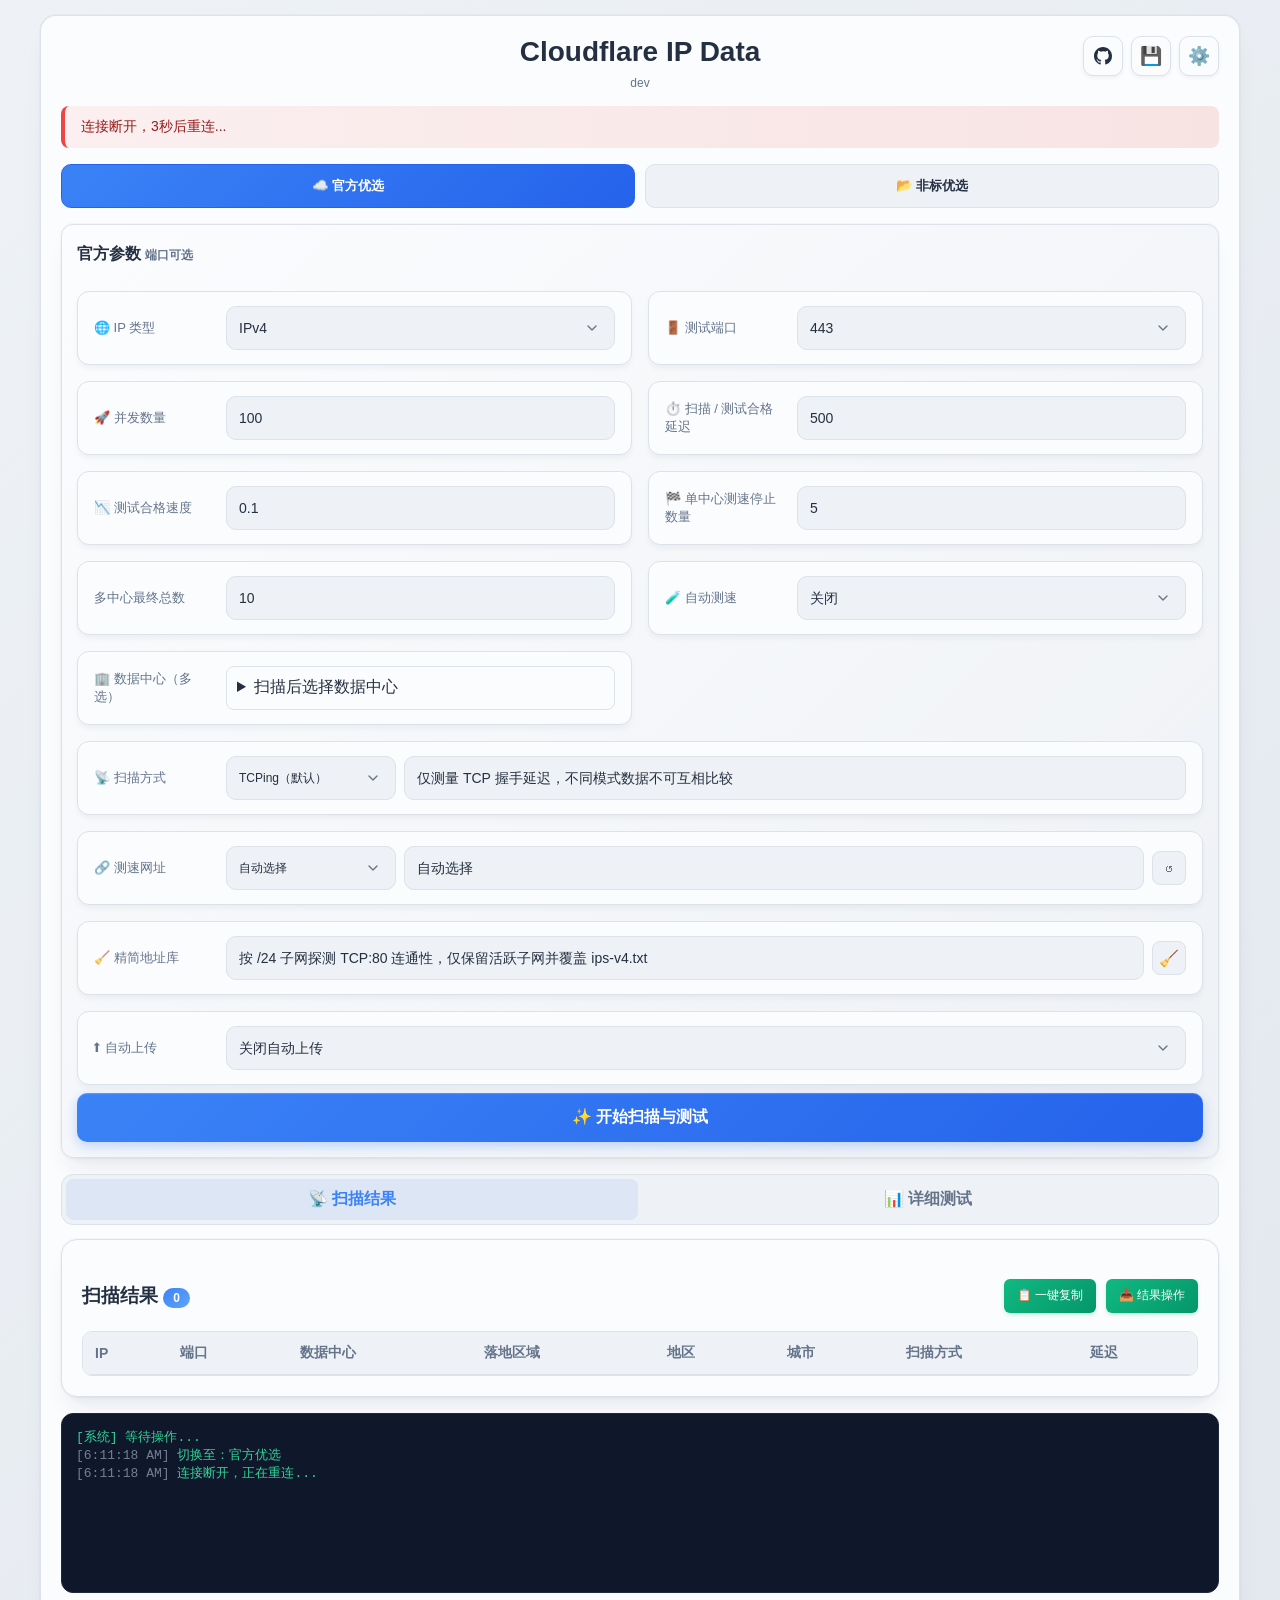
==== combined_refactor/index.html @ 3a89dc04 "feat: add complete Web Huawei DNS publishing" ====
<!DOCTYPE html>
<html lang="zh-CN">

<head>
    <meta charset="UTF-8">
    <meta name="viewport" content="width=device-width, initial-scale=1.0">
    <title>Cloudflare IP Data (Combined)</title>
    <link rel="icon" type="image/png" href="favicon.png">
    <style>
        :root {
            --primary-color: #3b82f6;
            --primary-hover: #2563eb;
            --success-color: #10b981;
            --warning-color: #f59e0b;
            --error-color: #ef4444;
            --bg-color: #eef1f5;
            --card-bg: #fbfcfe;
            --text-main: #243041;
            --text-secondary: #64748b;
            --border-color: #dbe2ea;
            --radius: 16px;
            --shadow: 0 18px 24px -8px rgba(30, 41, 59, .08), 0 8px 10px -8px rgba(30, 41, 59, .06), 0 0 0 1px rgba(30, 41, 59, .03);
        }

        :root.dark-theme,
        body.dark-theme {
            --bg-color: #0f172a;
            --card-bg: #1e293b;
            --text-main: #f1f5f9;
            --text-secondary: #94a3b8;
            --border-color: #334155;
            --shadow: 0 4px 6px -1px rgba(0, 0, 0, 0.3);
            background: linear-gradient(135deg, #0f172a 0%, #1e293b 100%);
        }

        .no-transition,
        .no-transition * {
            transition: none !important;
        }

        .copy-hint {
            position: fixed;
            z-index: 9999;
            pointer-events: none;
            font-size: 13px;
            font-weight: bold;
            animation: copyFadeUp 0.8s ease-out forwards;
        }

        @keyframes copyFadeUp {
            0% {
                opacity: 0;
                transform: translateY(0);
            }

            20% {
                opacity: 1;
                transform: translateY(-10px);
            }

            80% {
                opacity: 1;
                transform: translateY(-15px);
            }

            100% {
                opacity: 0;
                transform: translateY(-20px);
            }
        }

        * {
            box-sizing: border-box;
        }

        body {
            margin: 0;
            padding: 15px;
            font-family: -apple-system, BlinkMacSystemFont, "Segoe UI", Roboto, Helvetica, Arial, sans-serif;
            background: linear-gradient(135deg, #eef2f6 0%, #e3e8ef 100%);
            color: var(--text-main);
        }

        .container {
            position: relative;
            max-width: 1200px;
            margin: 0 auto;
            background: var(--card-bg);
            border-radius: var(--radius);
            padding: 20px;
            border: 1px solid rgba(148, 163, 184, 0.28);
            box-shadow: var(--shadow);
        }

        .top-actions {
            position: absolute;
            right: 20px;
            top: 20px;
            display: flex;
            gap: 8px;
            z-index: 100;
        }

        .settings-toggle,
        .github-link {
            background: var(--card-bg);
            border: 1px solid var(--border-color);
            border-radius: 10px;
            width: 40px;
            height: 40px;
            cursor: pointer;
            display: flex;
            align-items: center;
            justify-content: center;
            font-size: 18px;
            line-height: 1;
            transition: all 0.2s;
            box-shadow: 0 2px 4px rgba(0, 0, 0, 0.05);
            color: var(--text-main);
            text-decoration: none;
        }

        .settings-toggle:hover,
        .github-link:hover {
            transform: scale(1.1);
            border-color: var(--primary-color);
        }

        .settings-menu {
            position: absolute;
            right: 20px;
            top: 68px;
            width: 240px;
            background: var(--card-bg);
            border: 1px solid var(--border-color);
            border-radius: 12px;
            box-shadow: 0 12px 24px rgba(0, 0, 0, .12);
            padding: 12px;
            z-index: 30;
        }

        .settings-menu.hidden {
            display: none;
        }

        .settings-title {
            font-size: 13px;
            color: var(--text-secondary);
            margin-bottom: 8px;
            font-weight: 700;
        }

        .theme-options {
            display: grid;
            grid-template-columns: repeat(3, 1fr);
            gap: 6px;
            margin-bottom: 12px;
        }

        .menu-btn {
            border: 1px solid var(--border-color);
            background: var(--bg-color);
            color: var(--text-main);
            border-radius: 8px;
            padding: 8px 6px;
            font-size: 12px;
            cursor: pointer;
        }

        .menu-btn.active {
            border-color: var(--primary-color);
            color: #fff;
            background: linear-gradient(135deg, var(--primary-color) 0%, #2563eb 100%);
        }

        .menu-btn:hover {
            border-color: var(--primary-color);
        }

        .danger-btn {
            width: 100%;
            border: 1px solid #fca5a5;
            background: #fff1f2;
            color: #b91c1c;
            border-radius: 8px;
            padding: 10px;
            font-size: 13px;
            font-weight: 700;
            cursor: pointer;
        }

        .danger-btn:hover {
            border-color: #ef4444;
            background: #ffe4e6;
        }

        body.dark-theme .danger-btn {
            background: #3f1f2b;
            color: #fecdd3;
            border-color: #be123c;
        }

        h1 {
            margin: 0 96px 16px;
            text-align: center;
            font-size: 1.75rem;
        }

        .version-line {
            margin: -8px 96px 16px;
            text-align: center;
            color: var(--text-secondary);
            font-size: 12px;
        }

        .version-line a {
            color: var(--warning-color);
            font-weight: 700;
            text-decoration: none;
            margin-left: 8px;
        }

        .status-bar {
            margin-bottom: 16px;
            padding: 12px 16px;
            border-left: 4px solid var(--success-color);
            border-radius: 8px;
            background: linear-gradient(to right, #edf7f2, #f4faf6);
            color: #065f46;
            display: flex;
            align-items: center;
            gap: 10px;
            font-size: 14px;
        }

        .status-bar.error {
            border-left-color: var(--error-color);
            background: linear-gradient(to right, #fbefef, #f8e3e3);
            color: #991b1b;
        }

        .mode-switch {
            display: flex;
            gap: 10px;
            margin-bottom: 16px;
        }

        .mode-btn {
            flex: 1;
            border: 1px solid var(--border-color);
            border-radius: 10px;
            padding: 12px 16px;
            cursor: pointer;
            background: var(--bg-color);
            color: var(--text-main);
            font-weight: 700;
            transition: all .2s ease;
        }

        .mode-btn.active {
            background: linear-gradient(135deg, var(--primary-color), #2563eb);
            color: #fff;
            border-color: var(--primary-hover);
        }

        .section-box {
            background: var(--card-bg);
            border: 1px solid var(--border-color);
            border-radius: var(--radius);
            box-shadow: var(--shadow);
            margin-bottom: 16px;
            padding: 20px;
        }

        @media (max-width: 768px) {
            h1 {
                margin: 56px 0 16px;
                font-size: 1.5rem;
            }

            .top-actions {
                right: 12px;
                top: 12px;
            }

            .settings-menu {
                right: 12px;
                top: 58px;
                width: calc(100vw - 24px);
                max-width: 260px;
            }
        }

        .controls {
            background: linear-gradient(135deg, var(--card-bg), var(--bg-color));
            border: 1px solid var(--border-color);
            border-radius: 12px;
            padding: 15px;
        }

        .controls .control-title {
            display: block;
            margin-bottom: 10px;
        }

        #officialControls,
        #nsbControls {
            display: grid;
            grid-template-columns: repeat(2, minmax(0, 1fr));
            gap: 16px;
            min-width: 0;
        }

        .controls button {
            display: block;
            width: 100%;
            margin-top: 15px;
        }

        .form-group {
            display: flex;
            flex-direction: column;
            min-width: 0;
        }

        .form-group label {
            font-size: 13px;
            color: var(--text-secondary);
            margin-bottom: 6px;
        }

        .checkbox-inline {
            display: flex;
            justify-content: space-between;
            align-items: center;
            min-height: 44px;
        }

        .checkbox-inline label {
            margin-bottom: 0;
            display: flex;
            align-items: center;
            gap: 8px;
            color: var(--text-main);
            font-size: 14px;
            min-height: 44px;
        }

        .option-item {
            border: 1px solid var(--border-color);
            border-radius: 12px;
            padding: 14px 16px;
            display: flex;
            align-items: center;
            gap: 12px;
            background: var(--card-bg);
            box-shadow: 0 4px 6px -1px rgba(0, 0, 0, 0.05);
            min-height: 52px;
            box-sizing: border-box;
            height: 100%;
            min-width: 0;
        }

        .option-item .label {
            color: var(--text-secondary);
            font-size: 13px;
            width: 120px;
            flex-shrink: 0;
        }

        .web-dc-picker {
            position: relative;
            flex: 1;
            width: 100%;
            min-width: 0;
        }

        .web-dc-picker summary {
            cursor: pointer;
            border: 1px solid var(--border-color);
            border-radius: 8px;
            padding: 10px;
            min-height: 44px;
            box-sizing: border-box;
            overflow-wrap: anywhere;
        }

        .web-dc-dropdown {
            position: absolute;
            left: 0;
            right: 0;
            top: calc(100% + 6px);
            z-index: 30;
            max-height: 280px;
            overflow-y: auto;
            padding: 12px;
            border: 1px solid var(--border-color);
            border-radius: 8px;
            background: var(--card-bg);
            box-shadow: var(--shadow);
        }

        .web-dc-options { border: 0; margin: 0; padding: 0; }
        .web-dc-options label { display: flex; align-items: center; gap: 8px; min-height: 44px; cursor: pointer; }
        .web-dc-options input[type="checkbox"] { flex: none; width: 18px; height: 18px; margin: 0; padding: 0; }

        .option-item input,
        .option-item select {
            flex: 1;
            min-width: 0;
            box-sizing: border-box;
        }

        .option-item .field-with-action {
            display: flex;
            align-items: center;
            gap: 8px;
            flex: 1;
            min-width: 0;
            max-width: 100%;
        }

        .option-item .field-with-action:has(.speed-url-select) {
            flex-wrap: wrap;
        }

        .option-item .field-with-action .speed-url-select + input {
            flex: 1 1 260px;
            min-width: 0;
        }

        .mini-action-btn {
            width: 34px;
            height: 34px;
            flex-shrink: 0;
            border: 1px solid var(--border-color);
            border-radius: 8px;
            background: var(--bg-color);
            color: var(--text-secondary);
            cursor: pointer;
            display: inline-flex;
            align-items: center;
            justify-content: center;
            font-size: 16px;
            padding: 0;
        }

        .controls .mini-action-btn {
            width: 34px !important;
            margin-top: 0 !important;
        }

        .mini-action-btn:hover {
            border-color: var(--primary-color);
            color: var(--primary-color);
        }

        .speed-url-select {
            width: min(170px, 100%);
            max-width: 170px;
            flex: 1 1 140px !important;
            min-height: 44px;
            font-size: 12px;
        }

        .option-item.full-width {
            grid-column: 1 / -1;
        }

        input,
        select {
            border: 1px solid var(--border-color);
            border-radius: 10px;
            background: var(--bg-color);
            color: var(--text-main);
            min-height: 44px;
            padding: 10px 12px;
            font-size: 14px;
            line-height: 20px;
            max-width: 100%;
            min-width: 0;
        }

        select {
            appearance: none;
            -webkit-appearance: none;
            background-image: url("data:image/svg+xml;charset=UTF-8,%3Csvg xmlns='http://www.w3.org/2000/svg' viewBox='0 0 24 24' fill='none' stroke='%236b7280' stroke-width='2' stroke-linecap='round' stroke-linejoin='round'%3E%3Cpolyline points='6 9 12 15 18 9'%3E%3C/polyline%3E%3C/svg%3E");
            background-repeat: no-repeat;
            background-position: right 14px center;
            background-size: 16px;
            padding-right: 36px;
        }

        .control-title {
            grid-column: 1 / -1;
            font-weight: 700;
            color: var(--text-main);
            margin: 4px 0 6px;
            display: flex;
            justify-content: space-between;
            align-items: center;
        }

        .file-hint {
            color: var(--text-secondary);
            margin-top: 6px;
            font-size: 12px;
        }

        .file-field {
            flex: 1;
            min-width: 0;
            display: flex;
            flex-direction: column;
            gap: 6px;
            align-items: flex-start;
        }

        .btn {
            border: none;
            border-radius: 10px;
            cursor: pointer;
            font-weight: 700;
        }

        #btnStart {
            width: 100%;
            padding: 14px;
            font-size: 16px;
            color: #fff;
            background: linear-gradient(135deg, var(--primary-color), #2563eb);
            box-shadow: 0 4px 12px rgba(59, 130, 246, .3);
            display: inline-flex;
            align-items: center;
            justify-content: center;
            gap: 10px;
            margin-top: 8px;
            box-sizing: border-box;
        }

        .btn-spinner {
            width: 14px;
            height: 14px;
            border: 2px solid rgba(255, 255, 255, .45);
            border-top-color: rgba(255, 255, 255, .95);
            border-radius: 50%;
            display: inline-block;
            animation: spin 0.9s linear infinite;
            vertical-align: text-bottom;
        }

        .tabs {
            display: flex;
            border: 1px solid var(--border-color);
            background: var(--bg-color);
            border-radius: 12px;
            padding: 4px;
            gap: 4px;
            margin-bottom: 14px;
        }

        .tab {
            flex: 1;
            padding: 10px 12px;
            text-align: center;
            cursor: pointer;
            border-radius: 8px;
            color: var(--text-secondary);
            font-weight: 700;
        }

        .tab.active {
            color: var(--primary-color);
            background: rgba(59, 130, 246, .1);
        }

        .tab[style*='display: none'] {
            display: none !important;
        }

        .tab-content {
            display: none;
            animation: fade .25s;
        }

        .tab-content.active {
            display: block;
        }

        @keyframes fade {
            from {
                opacity: 0;
                transform: translateY(8px);
            }

            to {
                opacity: 1;
                transform: translateY(0);
            }
        }

        .progress-container {
            display: none;
            width: 100%;
            background: var(--border-color);
            border-radius: 12px;
            height: 24px;
            overflow: hidden;
            margin-bottom: 14px;
        }

        .progress-bar {
            height: 100%;
            width: 0%;
            background: linear-gradient(45deg, rgba(255, 255, 255, 0.15) 25%, transparent 25%, transparent 50%, rgba(255, 255, 255, 0.15) 50%, rgba(255, 255, 255, 0.15) 75%, transparent 75%, transparent), linear-gradient(to right, var(--primary-color), #60a5fa);
            background-size: 20px 20px, 100% 100%;
            animation: stripe 1s linear infinite;
            color: #fff;
            text-align: center;
            font-size: 12px;
            line-height: 24px;
            font-weight: 700;
        }

        .background-status-card {
            display: none;
            border: 1px solid rgba(59, 130, 246, 0.28);
            border-radius: 12px;
            background: color-mix(in srgb, var(--bg-color), var(--primary-color) 8%);
            padding: 14px;
            margin-bottom: 14px;
            box-shadow: 0 8px 18px rgba(15, 23, 42, 0.08);
        }

        .background-status-card.active {
            display: block;
        }

        .background-confirm-card {
            display: none;
            margin-top: 10px;
            margin-bottom: 0;
            border-color: rgba(245, 158, 11, 0.45);
            background: color-mix(in srgb, var(--bg-color), var(--warning-color) 10%);
        }

        .background-confirm-card.active {
            display: block;
        }

        .background-confirm-text {
            color: var(--text-secondary);
            line-height: 1.7;
            margin: 8px 0 12px;
        }

        .background-confirm-actions {
            display: flex;
            flex-wrap: wrap;
            gap: 10px;
        }

        .background-status-head {
            display: flex;
            justify-content: space-between;
            align-items: center;
            gap: 12px;
            margin-bottom: 10px;
        }

        .background-status-title {
            font-weight: 800;
            color: var(--text-main);
        }

        .background-status-grid {
            display: grid;
            grid-template-columns: repeat(4, minmax(0, 1fr));
            gap: 10px;
        }

        .background-status-item {
            border: 1px solid var(--border-color);
            border-radius: 10px;
            padding: 10px;
            background: var(--card-bg);
            min-width: 0;
            height: 96px;
            display: flex;
            flex-direction: column;
            justify-content: center;
            gap: 6px;
        }

        .background-status-label {
            display: block;
            font-size: 12px;
            color: var(--text-secondary);
            margin-bottom: 4px;
        }

        .background-status-value {
            font-weight: 700;
            color: var(--text-main);
            overflow: hidden;
            text-overflow: ellipsis;
            white-space: nowrap;
        }

        .background-status-wide {
            grid-column: span 2;
        }

        .background-status-wide .background-status-value {
            white-space: normal;
            line-height: 1.55;
        }

        .background-stat-line {
            font-size: 13px;
            word-break: keep-all;
        }

        .background-status-wide-full {
            grid-column: 1 / -1;
        }

        .background-stat-grid {
            display: grid;
            grid-template-columns: repeat(4, minmax(0, 1fr));
            gap: 8px;
        }

        .background-stat-cell {
            display: grid;
            grid-template-columns: 54px minmax(54px, 1fr);
            align-items: baseline;
            column-gap: 6px;
            min-width: 0;
            font-size: 13px;
        }

        .background-stat-name {
            color: var(--text-secondary);
            text-align: right;
            white-space: nowrap;
        }

        .background-stat-number {
            font-variant-numeric: tabular-nums;
            text-align: left;
            white-space: nowrap;
        }

        @keyframes stripe {
            from {
                background-position: 0 0, 0 0;
            }

            to {
                background-position: 20px 20px, 0 0;
            }
        }

        .scroll-table {
            overflow-x: auto;
            border: 1px solid var(--border-color);
            border-radius: 10px;
        }

        table {
            width: 100%;
            border-collapse: collapse;
            min-width: 700px;
            font-size: 14px;
        }

        th,
        td {
            padding: 12px;
            border-bottom: 1px solid var(--border-color);
            text-align: left;
            white-space: nowrap;
        }

        th {
            background: var(--bg-color);
            color: var(--text-secondary);
            position: sticky;
            top: 0;
            z-index: 10;
        }

        tr:hover {
            background: color-mix(in srgb, var(--bg-color), var(--primary-color) 6%);
        }

        .badge {
            background: linear-gradient(135deg, var(--primary-color), #60a5fa);
            color: #fff;
            border-radius: 20px;
            padding: 3px 10px;
            font-size: 12px;
        }

        .action-btn {
            padding: 7px 11px;
            border: 0;
            border-radius: 6px;
            background: linear-gradient(135deg, var(--warning-color), #fbbf24);
            color: #fff;
            cursor: pointer;
            font-size: 12px;
            min-height: 34px;
            display: inline-flex;
            align-items: center;
            justify-content: center;
        }

        .speed-btn {
            min-width: 78px;
            display: inline-flex;
            align-items: center;
            justify-content: center;
            white-space: nowrap;
            flex-shrink: 0;
        }

        .speed-result {
            min-width: 136px;
            display: inline-grid;
            grid-template-columns: minmax(74px, auto) 48px;
            align-items: center;
            column-gap: 6px;
            text-align: left;
            white-space: nowrap;
            flex-shrink: 0;
        }

        .speed-cell-content {
            display: inline-grid;
            grid-template-columns: minmax(74px, auto) 48px;
            align-items: center;
            column-gap: 6px;
            white-space: nowrap;
        }

        .export-btn {
            background: linear-gradient(135deg, var(--success-color), #059669) !important;
            box-shadow: 0 2px 4px rgba(16, 185, 129, 0.2) !important;
            border: none;
        }

        .export-btn:hover {
            box-shadow: 0 4px 8px rgba(16, 185, 129, 0.4) !important;
        }

        .table-actions {
            display: flex;
            align-items: center;
            gap: 10px;
            flex-wrap: wrap;
        }

        .official-test-actions,
        .nsb-scan-actions {
            display: grid;
            align-items: center;
            gap: 10px;
        }

        .official-test-actions {
            grid-template-columns: auto minmax(92px, auto) minmax(92px, auto) auto auto auto;
        }

        .nsb-scan-actions {
            grid-template-columns: auto auto auto minmax(92px, auto) minmax(92px, auto) auto auto;
        }

        .nsb-scan-actions.official-scan-actions {
            grid-template-columns: minmax(92px, auto) minmax(92px, auto);
        }

        .official-test-actions .action-btn,
        .official-test-actions .table-filter-select,
        .nsb-scan-actions .action-btn,
        .nsb-scan-actions .table-filter-select {
            white-space: nowrap;
        }

        #btnBatchSpeed,
        #btnContinueBatchSpeed,
        #btnNSBBatchSpeed,
        #btnNSBContinueSpeed {
            min-width: 92px;
        }

        .table-filter-select {
            display: none;
            width: auto;
            height: 34px;
            min-height: 34px;
            padding: 6px 30px 6px 10px;
            font-size: 12px;
        }

        .speed-unqualified {
            position: relative;
        }

        tr.row-unqualified td {
            position: relative;
        }

        tr.row-unqualified td::after {
            content: '';
            position: absolute;
            inset: 0;
            pointer-events: none;
            background: rgba(245, 158, 11, 0.10);
        }

        .result-status-tag {
            display: inline-flex;
            align-items: center;
            justify-content: center;
            margin-left: 0;
            padding: 1px 6px;
            border-radius: 999px;
            font-size: 10px;
            line-height: 1.4;
            font-weight: 700;
            vertical-align: middle;
            background: rgba(148, 163, 184, 0.16);
            color: var(--text-secondary);
            border: 1px solid rgba(148, 163, 184, 0.26);
        }

        .result-status-slot {
            display: inline-flex;
            width: 48px;
            justify-content: flex-start;
        }

        .result-status-tag.unqualified {
            background: rgba(245, 158, 11, 0.14);
            color: #b45309;
            border-color: rgba(245, 158, 11, 0.28);
        }

        .result-status-tag.qualified {
            background: rgba(16, 185, 129, 0.14);
            color: #047857;
            border-color: rgba(16, 185, 129, 0.28);
        }

        tr.row-qualified td {
            position: relative;
        }

        tr.row-qualified td::after {
            content: '';
            position: absolute;
            inset: 0;
            pointer-events: none;
            background: rgba(16, 185, 129, 0.12);
        }

        .modal-mask {
            position: fixed;
            inset: 0;
            display: none;
            align-items: center;
            justify-content: center;
            padding: 18px;
            background: rgba(15, 23, 42, 0.58);
            z-index: 1000;
        }

        .modal-mask.active {
            display: flex;
        }

        .result-modal {
            width: min(760px, 100%);
            max-height: 90vh;
            overflow: hidden;
            display: flex;
            flex-direction: column;
            box-sizing: border-box;
            background: var(--card-bg);
            border: 1px solid var(--border-color);
            border-radius: 16px;
            box-shadow: 0 24px 80px rgba(15, 23, 42, 0.35);
            padding: 22px;
        }

        .proxy-warning-modal {
            width: min(680px, 100%);
        }

        .notice-modal {
            width: min(560px, 100%);
        }

        .notice-card {
            display: flex;
            flex-direction: column;
            gap: 14px;
        }

        .notice-card-title {
            margin: 0;
            color: var(--text-main);
            font-size: 20px;
        }

        .notice-card-message {
            white-space: pre-line;
            color: var(--text-secondary);
            line-height: 1.7;
        }

        .proxy-warning-card {
            display: flex;
            flex-direction: column;
            gap: 12px;
        }

        .proxy-warning-title {
            margin: 0;
            color: #ef4444;
            font-size: 24px;
        }

        .proxy-warning-country {
            display: inline-flex;
            align-items: center;
            width: fit-content;
            padding: 5px 10px;
            border-radius: 999px;
            background: rgba(239, 68, 68, 0.10);
            color: #dc2626;
            border: 1px solid rgba(239, 68, 68, 0.22);
            font-size: 12px;
            font-weight: 800;
        }

        .proxy-warning-card p,
        .proxy-warning-card li {
            color: var(--text-secondary);
            line-height: 1.7;
        }

        .proxy-warning-card ul {
            margin: 0;
            padding-left: 22px;
        }

        .proxy-warning-actions {
            display: flex;
            justify-content: flex-end;
            gap: 10px;
            flex-wrap: wrap;
            padding-top: 4px;
        }

        .proxy-warning-actions .danger-btn {
            background: linear-gradient(135deg, #ef4444, #dc2626) !important;
            color: #fff !important;
            box-shadow: 0 2px 4px rgba(239, 68, 68, 0.25) !important;
        }

        .modal-body {
            min-height: 0;
            flex: 1;
            overflow-y: auto;
            overflow-x: hidden;
            padding-right: 18px;
            margin-right: -8px;
            scrollbar-gutter: stable;
        }

        .modal-body::-webkit-scrollbar {
            width: 8px;
        }

        .modal-body::-webkit-scrollbar-thumb {
            background: rgba(148, 163, 184, 0.55);
            border-radius: 999px;
        }

        .modal-body::-webkit-scrollbar-track {
            background: transparent;
        }

        .modal-head {
            display: flex;
            align-items: center;
            justify-content: space-between;
            gap: 12px;
            margin-bottom: 12px;
        }

        .modal-head h3 {
            margin: 0;
        }

        .modal-close {
            border: 0;
            background: transparent;
            color: var(--text-secondary);
            font-size: 24px;
            cursor: pointer;
        }

        .modal-grid {
            display: grid;
            grid-template-columns: repeat(2, minmax(0, 1fr));
            gap: 10px;
            max-width: 100%;
            overflow-x: hidden;
        }

        .sort-modal-section-title {
            font-size: 13px;
            font-weight: 600;
            color: var(--text-secondary);
            letter-spacing: 1px;
            border-bottom: 1px solid var(--border-color);
            padding-bottom: 4px;
            margin-bottom: 2px;
        }

        .modal-field {
            display: flex;
            flex-direction: column;
            gap: 5px;
        }

        .modal-field.full {
            grid-column: 1 / -1;
        }

        .modal-field label {
            font-size: 12px;
            color: var(--text-secondary);
            font-weight: 700;
        }

        .field-head {
            display: flex;
            align-items: center;
            justify-content: space-between;
            gap: 10px;
        }

        .field-head-actions {
            display: flex;
            justify-content: flex-end;
            flex-wrap: wrap;
            gap: 6px;
        }

        .field-head-actions .action-btn {
            height: 28px;
            padding: 0 10px;
            font-size: 12px;
        }

        .field-picker {
            display: grid;
            grid-template-columns: repeat(auto-fit, minmax(150px, 1fr));
            gap: 8px;
            margin-top: 8px;
        }

        .field-pill {
            display: flex;
            align-items: center;
            gap: 6px;
            padding: 7px 8px;
            border: 1px solid var(--border-color);
            border-radius: 8px;
            font-size: 12px;
        }

        .field-pill input {
            width: auto;
        }

        .order-list {
            display: flex;
            flex-direction: column;
            gap: 6px;
            margin-top: 8px;
        }

        .order-item {
            display: flex;
            justify-content: space-between;
            align-items: center;
            gap: 8px;
            padding: 7px 9px;
            border: 1px solid var(--border-color);
            border-radius: 8px;
            background: var(--bg-color);
            font-size: 12px;
        }

        .order-item button {
            width: auto;
            height: auto;
            padding: 3px 7px;
            border-radius: 6px;
            border: 0;
            color: #fff;
            background: var(--primary-color);
            cursor: pointer;
        }

        .modal-actions {
            display: flex;
            justify-content: flex-end;
            flex-wrap: wrap;
            gap: 8px;
            margin-top: 14px;
        }

        .modal-actions.inline {
            grid-column: 1 / -1;
            margin-top: 0;
            padding: 10px;
            border: 1px solid var(--border-color);
            border-radius: 12px;
            background: color-mix(in srgb, var(--card-bg), var(--primary-color) 4%);
        }

        .modal-actions.footer {
            flex-shrink: 0;
            padding-top: 14px;
            border-top: 1px solid var(--border-color);
        }

        .github-account-row {
            display: flex;
            gap: 8px;
            align-items: center;
        }

        .github-account-row select {
            flex: 1;
        }

        .separator-row {
            display: flex;
            gap: 8px;
            align-items: center;
        }

        .separator-row select {
            flex: 0 0 min(170px, 45%);
        }

        .separator-row input {
            flex: 1;
        }

        .inline-check {
            display: inline-flex;
            align-items: center;
            gap: 6px;
            font-size: 12px;
            color: var(--text-secondary);
            font-weight: 700;
        }

        .inline-check input {
            width: auto;
            margin: 0;
            vertical-align: middle;
            flex-shrink: 0;
        }

        .result-preview,
        .upload-status {
            border: 1px solid var(--border-color);
            border-radius: 10px;
            background: var(--bg-color);
            padding: 10px;
            font-size: 12px;
            white-space: pre-wrap;
            overflow-y: auto;
            overflow-x: hidden;
            max-height: 120px;
            max-width: 100%;
            box-sizing: border-box;
        }

        .upload-status.error {
            color: var(--error-color);
            border-color: var(--error-color);
            font-weight: bold;
        }

        .upload-status.success {
            color: #059669;
            border-color: #10b981;
            font-weight: bold;
        }

        .upload-status .copy-ip {
            color: inherit;
        }

        .action-btn.selected {
            background: linear-gradient(135deg, #10b981, #34d399);
        }

        .action-btn:disabled {
            background: #9ca3af;
            cursor: not-allowed;
        }

        .copy-ip {
            color: var(--primary-color);
            cursor: pointer;
            border-bottom: 1px dashed var(--primary-color);
        }

        .ip-cell {
            display: inline-flex;
            align-items: center;
            gap: 6px;
        }

        .ip-detail-link {
            opacity: 0;
            text-decoration: none;
            font-size: 13px;
            line-height: 1;
            color: var(--text-secondary);
            transition: opacity 0.12s ease, color 0.12s ease;
        }

        td:hover .ip-detail-link,
        .ip-detail-link:focus {
            opacity: 1;
        }

        .ip-detail-link:hover {
            color: var(--primary-color);
        }

        .log-box {
            background: #0f172a;
            color: #34d399;
            border-radius: 12px;
            padding: 14px;
            height: 180px;
            overflow-y: auto;
            font-family: Menlo, Monaco, "Courier New", monospace;
            border: 1px solid #1e293b;
            font-size: 13px;
            margin-top: 16px;
            cursor: text;
        }

        .log-box,
        .log-box * {
            user-select: text !important;
            -webkit-user-select: text !important;
            caret-color: auto;
        }

        .hidden {
            display: none !important;
        }

        @keyframes spin {
            from {
                transform: rotate(0deg);
            }

            to {
                transform: rotate(360deg);
            }
        }

        @media (max-width: 768px) {

            .modal-mask {
                align-items: flex-start;
                padding: 10px;
                overflow-y: auto;
            }

            #noticeCardMask {
                align-items: center;
            }

            .modal-grid {
                grid-template-columns: 1fr;
            }

            .result-modal {
                width: calc(100vw - 20px);
                max-height: 94vh;
                padding: 18px 16px 18px 18px;
                margin: 0 auto;
            }

            .modal-body {
                max-height: calc(94vh - 92px);
                padding-right: 0;
                margin-right: 0;
                overflow-x: hidden;
            }

            .result-modal,
            .modal-body,
            .modal-grid,
            .modal-field,
            .field-head,
            .field-head-actions,
            .field-picker,
            .field-pill,
            .order-list,
            .order-item,
            .github-account-row,
            .modal-actions {
                min-width: 0;
                max-width: 100%;
                box-sizing: border-box;
            }

            .field-head,
            .github-account-row,
            .modal-actions {
                flex-direction: column;
                align-items: stretch;
            }

            .field-head-actions,
            .modal-actions {
                justify-content: stretch;
            }

            .field-head-actions .action-btn,
            .modal-actions .action-btn,
            .github-account-row select,
            .github-account-row .action-btn {
                width: 100%;
                min-width: 0;
            }

            .modal-field input,
            .modal-field select,
            .modal-field button,
            .modal-field pre,
            .modal-field .upload-status {
                max-width: 100%;
                min-width: 0;
                box-sizing: border-box;
            }

            .field-head-actions {
                display: grid;
                grid-template-columns: 1fr;
            }

            .inline-check {
                display: flex;
                align-items: center;
                white-space: normal;
            }

            .order-item {
                flex-wrap: wrap;
            }

            .field-picker {
                grid-template-columns: 1fr;
            }

            .result-preview,
            .upload-status {
                max-width: 100%;
            }

            .section-box h3:has(.table-actions) {
                flex-direction: column;
                align-items: stretch !important;
                gap: 10px;
            }

            .section-box h3 .table-actions {
                display: grid;
                grid-template-columns: minmax(0, 1fr);
                align-items: center;
                gap: 8px;
                width: 100%;
            }

            .section-box h3 .table-actions > * {
                width: 100%;
            }

            .section-box h3 .table-actions .table-filter-select {
                width: 100%;
            }

            #test .section-box h3 .table-actions {
                display: grid;
                grid-template-columns: 1fr;
            }

            #test .section-box h3 .table-actions .official-test-actions,
            #scan .section-box h3 .table-actions .nsb-scan-actions {
                display: grid;
                grid-template-columns: minmax(0, 1fr);
                gap: 8px;
                width: 100%;
            }

            #btnScanCopy {
                width: 100%;
            }

            #btnScanResultAction {
                width: 100%;
            }

            #btnTestCopy {
                width: 100%;
            }

            #btnTestResultAction {
                width: 100%;
            }

            #btnNSBBatchSpeed {
                width: 100%;
            }

            #btnNSBContinueSpeed {
                width: 100%;
            }

            .section-box h3 .table-actions .export-btn {
                align-self: center;
                white-space: nowrap;
            }

            .controls,
            .container {
                padding: 12px;
            }

            body {
                padding: 10px;
            }

            #officialControls,
            #nsbControls {
                grid-template-columns: 1fr;
            }

            .background-status-grid {
                grid-template-columns: 1fr;
            }

            .background-stat-grid {
                grid-template-columns: repeat(2, minmax(0, 1fr));
            }

            .background-status-item,
            .background-status-wide-full {
                height: 112px;
            }

            .background-status-wide-full {
                grid-column: 1;
            }

            .option-item {
                flex-direction: column;
                align-items: flex-start;
                gap: 8px;
                height: auto;
                padding: 12px;
            }

            .option-item .label {
                width: 100%;
                margin-bottom: 2px;
            }

            .option-item input,
            .option-item select,
            .option-item .field-with-action {
                width: 100%;
            }

            .option-item .field-with-action:has(.speed-url-select) {
                flex-wrap: wrap;
            }

            .option-item .field-with-action .speed-url-select {
                flex: 1 0 100% !important;
                max-width: 100%;
            }

            .option-item .field-with-action .speed-url-select + input {
                flex: 1 1 calc(100% - 42px);
            }
        }

        body {
            user-select: none;
            -webkit-user-select: none;
            caret-color: transparent;
        }

        input,
        textarea {
            user-select: text;
            -webkit-user-select: text;
            caret-color: auto;
        }

        table th,
        table td,
        .copy-ip {
            user-select: text !important;
            -webkit-user-select: text !important;
            caret-color: auto;
        }

        *:focus {
            outline: none;
        }
    </style>
    <script>
    (function(){
        var t = localStorage.getItem('cfdata-theme') || 'auto';
        var dark = t === 'dark';
        if (t === 'auto') {
            dark = window.matchMedia('(prefers-color-scheme: dark)').matches;
            try { if (window.CFDataAndroid && window.CFDataAndroid.isDarkMode()) dark = true; } catch(e) {}
        }
        if (dark) document.documentElement.className = 'dark-theme';
    })();
    </script>
</head>

<body>
        <div class="container">
        <h1>Cloudflare IP Data</h1>
        <div class="version-line" id="versionLine">dev</div>
        <div class="top-actions">
            <a class="github-link" href="https://github.com/PoemMisty/CFData-WEB" target="_blank"
                rel="noopener noreferrer" title="打开 GitHub 仓库" aria-label="打开 GitHub 仓库">
                <svg viewBox="0 0 16 16" width="18" height="18" aria-hidden="true" fill="currentColor">
                    <path
                        d="M8 0C3.58 0 0 3.58 0 8c0 3.54 2.29 6.53 5.47 7.59.4.07.55-.17.55-.38 0-.19-.01-.82-.01-1.49-2.01.37-2.53-.49-2.69-.94-.09-.23-.48-.94-.82-1.13-.28-.15-.68-.52-.01-.53.63-.01 1.08.58 1.23.82.72 1.21 1.87.87 2.33.66.07-.52.28-.87.51-1.07-1.78-.2-3.64-.89-3.64-3.95 0-.87.31-1.59.82-2.15-.08-.2-.36-1.02.08-2.12 0 0 .67-.21 2.2.82A7.65 7.65 0 0 1 8 3.86c.68 0 1.36.09 2 .27 1.53-1.04 2.2-.82 2.2-.82.44 1.1.16 1.92.08 2.12.51.56.82 1.27.82 2.15 0 3.07-1.87 3.75-3.65 3.95.29.25.54.73.54 1.48 0 1.07-.01 1.93-.01 2.2 0 .21.15.46.55.38A8.01 8.01 0 0 0 16 8c0-4.42-3.58-8-8-8Z" />
                </svg>
            </a>
            <button class="settings-toggle" id="btnConfigMenu" onclick="toggleConfigMenu(event)" title="保存/加载配置">💾</button>
            <button class="settings-toggle" id="settingsToggle" onclick="toggleSettingsMenu(event)" title="设置">
                <span id="themeIcon">⚙️</span>
            </button>
        </div>
        <div id="settingsMenu" class="settings-menu hidden">
            <div class="settings-title">颜色模式</div>
            <div class="theme-options">
                <button class="menu-btn" id="theme-light" onclick="setTheme('light')">浅色</button>
                <button class="menu-btn" id="theme-dark" onclick="setTheme('dark')">深色</button>
                <button class="menu-btn" id="theme-auto" onclick="setTheme('auto')">自动</button>
            </div>
            <div class="settings-title">本地缓存</div>
            <button class="danger-btn" onclick="resetAllConfig()">恢复全部默认配置</button>
            <div class="settings-title" style="margin-top:12px;">多中心结果发布</div>
            <button class="menu-btn" onclick="openHuaweiPanel()">华为云 DNS 配置与预览</button>

            <div class="settings-title" style="margin-top:12px;">🌐 管理面代理</div>
            <div class="upload-status" id="proxyStatusText">未启用（可用系统环境变量代理）</div>
            <div id="proxySourceText" style="font-size:11px;color:var(--text-secondary);margin-top:2px;"></div>
            <input id="proxyInput" type="text" placeholder="socks5://127.0.0.1:1080 或 http://127.0.0.1:8080" style="width:100%;margin-top:6px;">
            <div class="theme-options" style="display:flex;gap:8px;margin-top:6px;">
                <button class="menu-btn" style="flex:1;" onclick="saveManagementProxy()">保存</button>
                <button class="menu-btn" style="flex:1;" onclick="clearManagementProxy()">清除</button>
            </div>
            <div style="font-size:11px;line-height:1.5;color:var(--text-secondary);margin-top:6px;">
                仅作用于下载 ASN 库/locations、版本检查、GitHub/订阅上传等管理操作；扫描与测速保持直连。程序配置优先生效，未配置时使用系统环境变量代理。
            </div>
        </div>

        <div id="configMenu" class="settings-menu hidden">
            <div class="settings-title">💾 保存配置</div>
            <button class="menu-btn" onclick="saveConfigToLS()">保存当前配置</button>

            <div class="settings-title" style="margin-top:12px;">📂 加载配置</div>
            <button class="menu-btn" onclick="loadConfigFromLS()">加载保存配置</button>

            <div class="settings-title" style="margin-top:12px;">🔄 自动加载配置</div>
            <select id="configAutoLoad" onchange="saveAutoLoadPreference(this.value)" style="width:100%;">
                <option value="off">关闭</option>
                <option value="localStorage">localStorage</option>
                <option value="configFile">本地配置文件</option>
            </select>

            <div class="settings-title" style="margin-top:12px;">📄 从服务器同步</div>
            <button class="menu-btn" onclick="loadConfigFromServer()">从服务器同步配置</button>

            <div class="settings-title" style="margin-top:12px;">🗑️ 管理</div>
            <button class="danger-btn" onclick="deleteSavedConfig()">删除保存配置</button>
        </div>

        <div class="status-bar" id="status">正在连接服务器...</div>

        <div class="mode-switch">
            <button class="mode-btn active" id="btnOfficial" onclick="switchMode('official')">☁️ 官方优选</button>
            <button class="mode-btn" id="btnNSB" onclick="switchMode('nsb')">📂 非标优选</button>
        </div>

        <div class="section-box controls">
            <div id="officialControls">
                <div class="control-title">
                    <span>官方参数</span>
                    <span style="font-size:12px;color:var(--text-secondary);">端口可选</span>
                </div>
                <div class="option-item">
                    <span class="label">🌐 IP 类型</span>
                    <select id="officialIpType">
                        <option value="4">IPv4</option>
                        <option value="6">IPv6</option>
                    </select>
                </div>
                <div class="option-item">
                    <span class="label" title="目标端口，HTTPS 默认 443">🚪 测试端口</span>
                    <select id="officialTestPort">
                        <optgroup label="HTTPS (默认)">
                            <option value="443" selected>443</option>
                            <option value="2053">2053</option>
                            <option value="2083">2083</option>
                            <option value="2087">2087</option>
                            <option value="2096">2096</option>
                            <option value="8443">8443</option>
                        </optgroup>
                        <optgroup label="HTTP">
                            <option value="80">80</option>
                            <option value="8080">8080</option>
                            <option value="8880">8880</option>
                            <option value="2052">2052</option>
                            <option value="2082">2082</option>
                            <option value="2086">2086</option>
                            <option value="2095">2095</option>
                        </optgroup>
                    </select>
                </div>
                <div class="option-item">
                    <span class="label" title="同时扫描的线程数">🚀 并发数量</span>
                    <input id="officialThreads" type="number" value="100" placeholder="默认 100">
                </div>
                <div class="option-item">
                    <span class="label" title="扫描及多中心详细测试的最大平均延迟，单位毫秒">⏱️ 扫描 / 测试合格延迟</span>
                    <input id="officialDelay" type="number" value="500" placeholder="默认 500ms">
                </div>
                <div class="option-item">
                    <span class="label" title="测速达标下限，单位 MB/s">📉 测试合格速度</span>
                    <input id="officialSpeedMin" type="number" value="0.1" step="0.01" placeholder="默认 0.1MB/s" oninput="syncOfficialSpeedConfigState()">
                </div>
                <div class="option-item">
                    <span class="label" title="仅用于原单中心流程，达到此合格数量即停止测速，关闭填 0">🏁 单中心测速停止数量</span>
                    <input id="officialSpeedLimit" type="number" value="5" placeholder="0 关闭测速">
                </div>
                <div class="option-item">
                    <label class="label" for="webBatchLimit" title="多中心测完全部延迟合格 IP 后，按速度排名保留的总数；不按中心分配">多中心最终总数</label>
                    <input id="webBatchLimit" type="number" value="10" min="1" max="10000" step="1" aria-label="多数据中心最终结果总数">
                </div>
                <div class="option-item">
                    <span class="label" title="扫描完成后自动进行详细测试和测速">🧪 自动测速</span>
                    <select id="officialAutoSpeed" onchange="updateOfficialAutoSpeedControls()">
                        <option value="off" selected>关闭</option>
                        <option value="on">开启</option>
                    </select>
                </div>
                <div class="option-item">
                    <span class="label">🏢 数据中心（多选）</span>
                    <details id="webDCSelector" class="web-dc-picker" onkeydown="if (event.key === 'Escape') { this.open = false; this.querySelector('summary').focus(); }">
                        <summary id="webDCSummary" aria-controls="webDCChoices">扫描后选择数据中心</summary>
                        <div class="web-dc-dropdown">
                            <p id="webDCEmpty">先完成一次扫描，才能从发现的数据中心中选择；无需开启自动测速。</p>
                            <fieldset id="webDCChoices" class="web-dc-options" hidden></fieldset>
                        </div>
                    </details>
                </div>
                <div id="officialAutoTargetSection" class="option-item" style="display:none;">
                    <label class="label" for="officialTargetDC" title="仅用于原自动测速流程，留空按原规则自动选择一个中心">自动测速单中心目标</label>
                    <input id="officialTargetDC" type="text" value="" placeholder="留空自动选择" disabled>
                </div>
                <div class="option-item full-width">
                    <span class="label">📡 扫描方式</span>
                    <div class="field-with-action">
                        <select id="officialScanMode" class="speed-url-select" onchange="updateScanModeHint()">
                            <option value="tcping" selected>TCPing（默认）</option>
                            <option value="httping">HTTPing</option>
                        </select>
                        <input id="officialScanModeHint" type="text" value="仅测量 TCP 握手延迟" readonly style="flex:1;min-width:0;">
                    </div>
                </div>
                <div class="option-item full-width">
                    <span class="label">🔗 测速网址</span>
                    <div class="field-with-action">
                        <select id="officialSpeedUrlPreset" class="speed-url-select" onchange="applySpeedUrlPreset('officialSpeedUrl', this.value)">
                            <option value="auto" selected>自动选择</option>
                            <option value="speed.cloudflare.com/__down?bytes=99999999">Cloudflare</option>
                            <option value="cf.090227.xyz/__down?bytes=99999999">CM提供</option>
                            <option value="speed.okl.abrdns.com">移动专属</option>
                            <option value="custom">手动输入</option>
                        </select>
                        <input id="officialSpeedUrl" type="text" value="自动选择"
                            placeholder="例如 speed.okl.abrdns.com" oninput="markSpeedUrlCustom('officialSpeedUrlPreset')">
                        <button class="mini-action-btn" title="恢复自动选择测速网站"
                            onclick="resetDefaultSpeedUrl('officialSpeedUrl', 'officialSpeedUrlPreset')">↺</button>
                    </div>
                </div>
                <div class="option-item full-width">
                    <span class="label">🧹 精简地址库</span>
                    <div class="field-with-action">
                        <input id="compactIPv4Hint" type="text" value="按 /24 子网探测 TCP:80 连通性，仅保留活跃子网并覆盖 ips-v4.txt"
                            readonly>
                        <button id="btnCompactIPv4" class="mini-action-btn" title="开始精简 IPv4 地址库"
                            onclick="startCompactIPv4()">🧹</button>
                    </div>
                </div>
                <div class="option-item full-width">
                    <span class="label">⬆ 自动上传</span>
                    <select id="officialAutoUploadAccount"></select>
                </div>
            </div>

            <div id="nsbControls" class="hidden">
                <div class="control-title">
                    <span>非标参数</span>
                    <span style="font-size:12px;color:var(--text-secondary);">支持上传 txt/csv 文件或填写网络
                        URL（二选一）；若识别失败，请整理为每行一个目标，格式：IP 空格 端口，例如 1.2.3.4 443</span>
                </div>
                <div class="option-item full-width">
                    <span class="label" title="支持 txt/csv 格式">📄 IP 文件</span>
                    <input id="nsbFileInput" type="file" accept=".txt,.csv,text/plain,text/csv"
                        onchange="syncNSBInputMode('file')">
                </div>
                <div class="option-item full-width">
                    <span class="label" title="从网络地址获取 IP 列表">🌐 网络 URL</span>
                    <input id="nsbSourceUrl" type="url" placeholder="https://example.com/ip-list.txt"
                        oninput="syncNSBInputMode('url')">
                </div>
                <div class="option-item">
                    <span class="label" title="未指定端口时使用的默认端口">🚪 备用端口</span>
                    <input id="nsbFallbackPort" type="number" value="443" placeholder="关闭 TLS 默认 80，开启 TLS 默认 443">
                </div>
                <div class="option-item">
                    <span class="label" title="同时扫描的线程数">🚀 并发数量</span>
                    <input id="nsbThreads" type="number" value="100" placeholder="默认 100">
                </div>
                <div class="option-item">
                    <span class="label" title="超过此值的连接将被过滤，单位毫秒">⏱️ 扫描合格延迟</span>
                    <input id="nsbDelay" type="number" value="0" placeholder="默认 0ms">
                </div>
                <div class="option-item">
                    <span class="label" title="延迟测试通过的结果数量上限">🎯 扫描合格数量</span>
                    <input id="nsbResultLimit" type="number" value="1000" placeholder="非 0 正整数">
                </div>
                <div class="option-item">
                    <span class="label" title="测速达标下限，单位 MB/s">📉 测试合格速度</span>
                    <input id="nsbSpeedMin" type="number" value="0.1" step="0.01" placeholder="默认 0.1MB/s" oninput="syncNSBSpeedConfigState()">
                </div>
                <div class="option-item">
                    <span class="label" title="测速达标结果的最大数量，关闭测速填 0">🏁 测速结果数量</span>
                    <input id="nsbSpeedLimit" type="number" value="5" placeholder="0 关闭测速">
                </div>
                <div class="option-item">
                    <span class="label" title="扫描完成后自动进行测速">🧪 自动测速</span>
                    <select id="nsbEnableSpeed" onchange="updateNSBSpeedControls()">
                        <option value="on">开启</option>
                        <option value="off" selected>关闭</option>
                    </select>
                </div>
                <div class="option-item">
                    <span class="label" title="同时测速的 IP 数量，设为 1 可获得准确速度">⚡ 测速并发</span>
                    <input id="nsbSpeedTest" type="number" value="0" placeholder="0 关闭测速">
                </div>
                <div class="option-item">
                    <span class="label" title="按数据中心筛选结果">🏢 数据中心</span>
                    <input id="nsbTargetDC" type="text" value="" placeholder="留空不限制，如 NRT">
                </div>
                <div class="option-item">
                    <span class="label" title="表格列数精简或完整">🧾 精简表格</span>
                    <select id="nsbCompactView" onchange="setNSBCompactView(this.value === 'compact')">
                        <option value="compact" selected>精简表格</option>
                        <option value="full">完整表格</option>
                    </select>
                </div>
                <div class="option-item">
                    <span class="label" title="启用 HTTPS 进行测试">🔗 TLS 模式</span>
                    <select id="nsbTls" onchange="updateNSBFallbackPortDefault()">
                        <option value="on" selected>开启</option>
                        <option value="off">关闭</option>
                    </select>
                </div>
                <div class="option-item">
                    <span class="label" title="CSV 导出文件名">🛠️ 输出文件名</span>
                    <input id="nsbOutFile" type="text" value="ip.csv" placeholder="ip.csv">
                </div>
                <div class="option-item full-width">
                    <span class="label">📡 扫描方式</span>
                    <div class="field-with-action">
                        <select id="nsbScanMode" class="speed-url-select" onchange="updateScanModeHint()">
                            <option value="tcping" selected>TCPing（默认）</option>
                            <option value="httping">HTTPing</option>
                        </select>
                        <input id="nsbScanModeHint" type="text" value="仅测量 TCP 握手延迟" readonly style="flex:1;min-width:0;">
                    </div>
                </div>
                <div class="option-item full-width">
                    <span class="label">🔗 测速网址</span>
                    <div class="field-with-action">
                        <select id="nsbSpeedUrlPreset" class="speed-url-select" onchange="applySpeedUrlPreset('nsbSpeedUrl', this.value)">
                            <option value="auto" selected>自动选择</option>
                            <option value="speed.cloudflare.com/__down?bytes=99999999">Cloudflare</option>
                            <option value="cf.090227.xyz/__down?bytes=99999999">CM提供</option>
                            <option value="speed.okl.abrdns.com">移动专属</option>
                            <option value="custom">手动输入</option>
                        </select>
                        <input id="nsbSpeedUrl" type="text" value="自动选择"
                            placeholder="speed.okl.abrdns.com" oninput="markSpeedUrlCustom('nsbSpeedUrlPreset')">
                        <button class="mini-action-btn" title="恢复自动选择测速网站"
                            onclick="resetDefaultSpeedUrl('nsbSpeedUrl', 'nsbSpeedUrlPreset')">↺</button>
                    </div>
                </div>
                <div class="option-item full-width">
                    <span class="label" title="扫描完成后对结果做真实链路验证（TCP+TLS+HTTP），不可用的候选将被剔除；默认关闭，开启自动测速时自动跟随执行">🔬 链路复验</span>
                    <div class="field-with-action">
                        <select id="nsbRelinkPreset" class="speed-url-select" onchange="applyRelinkPreset()">
                            <option value="off" selected>关闭</option>
                            <option value="default">公共探针</option>
                            <option value="custom">手动输入</option>
                        </select>
                        <input id="nsbRelinkHost" type="text" value="已关闭" style="flex: 1 1 120px;"
                            placeholder="输入自定义探针域名" oninput="markRelinkCustom()">
                        <button class="mini-action-btn" title="链路复验：对当前结果执行真实链路验证（需二次确认）"
                            onclick="startNSBReallink()">🔬</button>
                        <button class="mini-action-btn" title="恢复公共探针"
                            onclick="resetRelinkDefault()">↺</button>
                    </div>
                </div>
                <div class="option-item full-width">
                    <span class="label">⬆ 自动上传</span>
                    <select id="nsbAutoUploadAccount"></select>
                </div>
            </div>

            <button id="btnStart" class="btn" onclick="startTask()"><span id="btnStartSpinner"
                    class="hidden"></span><span id="btnStartLabel">✨ 开始扫描与测试</span></button>
            <button id="btnRunInBackground" class="action-btn export-btn" onclick="runTaskInBackground()" style="display:none;margin-top:10px;">🕘 转入后台运行</button>
            <div class="background-status-card background-confirm-card" id="backgroundConfirmCard">
                <div class="background-status-title">确认转入后台运行？</div>
                <div class="background-confirm-text">
                    <div>转入后台后，任务会继续运行，关闭或刷新页面不会中断，任务完成后会渲染最终结果。</div>
                    <div>重新打开页面时，只会显示任务状态和当前进度，不会回放断开期间的表格数据。</div>
                    <div>这里不会做“后台恢复后同步全部历史数据”，因为大量结果一次性回传可能导致浏览器卡死或崩溃。</div>
                    <div>如果测试数据量很大，建议使用 CLI 模式。</div>
                </div>
                <div class="background-confirm-actions">
                    <button class="action-btn export-btn" onclick="confirmRunTaskInBackground()">确认转入后台</button>
                    <button class="action-btn" onclick="hideBackgroundConfirmCard()">取消</button>
                </div>
            </div>
        </div>

        <div class="progress-container" id="progressBox">
            <div class="progress-bar" id="progressBar">0%</div>
        </div>

        <div class="background-status-card" id="backgroundStatusCard">
            <div class="background-status-head">
                <div class="background-status-title" id="backgroundStatusTitle">🕘 后台任务运行中</div>
                <button class="action-btn export-btn" id="btnFollowBackground" onclick="followBackgroundTask()">📡 跟随实时数据</button>
            </div>
            <div class="background-status-grid">
                <div class="background-status-item" style="grid-column:1/-1;"><span class="background-status-label">数据来源</span><div class="background-status-value" id="backgroundSource">-</div></div>
                <div class="background-status-item" style="grid-column:span 2;"><span class="background-status-label">阶段</span><div class="background-status-value" id="backgroundPhase">-</div></div>
                <div class="background-status-item" style="grid-column:span 2;"><span class="background-status-label">进度</span><div class="background-status-value" id="backgroundProgressText">-</div></div>
                <div class="background-status-item background-status-wide-full"><span class="background-status-label">扫描结果</span><div class="background-status-value" id="backgroundResultCount">0</div></div>
                <div class="background-status-item background-status-wide-full"><span class="background-status-label">测速结果</span><div class="background-status-value" id="backgroundSpeedCount">0</div></div>
            </div>
        </div>

        <div class="tabs">
            <div class="tab active" onclick="switchTab('scan')">📡 扫描结果</div>
            <div class="tab" onclick="switchTab('test')">📊 详细测试</div>
        </div>

        <div id="scan" class="tab-content active">
            <div class="section-box" id="dcSection" style="display:none;">
                <h3>
                    数据中心汇总 <span class="badge" id="dcCount">0</span>
                    <span id="currentTestDC"
                        style="margin-left:10px;font-size:12px;color:var(--text-secondary);"></span>
                </h3>
                <div class="table-actions" style="display:flex;flex-wrap:wrap;align-items:center;gap:10px;margin-bottom:10px;">
                    <button class="action-btn export-btn" id="btnWebBatch" onclick="startWebBatch()" disabled>测试已选数据中心</button>
                    <span id="webBatchSelection" role="status" aria-live="polite">已选 0 个数据中心</span>
                </div>
                <div class="scroll-table">
                    <table id="dcTable">
                        <thead>
                            <tr>
                                <th scope="col">批量选择</th>
                                <th>数据中心</th>
                                <th>落地区域</th>
                                <th>城市</th>
                                <th>IP数量</th>
                                <th>最低延迟</th>
                                <th>操作</th>
                            </tr>
                        </thead>
                        <tbody></tbody>
                    </table>
                </div>
            </div>

            <div class="section-box">
                <h3 style="display:flex;justify-content:space-between;align-items:center;">
                    <span>扫描结果 <span class="badge" id="scanCount">0</span></span>
                    <span class="table-actions">
                        <span class="nsb-scan-actions" id="nsbScanActions">
                            <button class="action-btn export-btn" id="btnNSBBatchSpeed" onclick="startNSBBatchSpeed(false)" disabled>🚀 一键测速</button>
                            <button class="action-btn export-btn" id="btnNSBContinueSpeed" onclick="startNSBBatchSpeed(true)" disabled>⏭️ 继续测速</button>
                            <button class="action-btn export-btn" id="btnNSBSort" onclick="openSortModal('nsb')">🔎 筛选排序</button>
                            <button class="action-btn export-btn" id="btnScanCopy" onclick="openCopyModal('scan')">📋 一键复制</button>
                            <button class="action-btn export-btn" id="btnScanResultAction" onclick="openResultModal('scan')">📥 结果操作</button>
                        </span>
                    </span>
                </h3>
                <div class="scroll-table" style="max-height:520px;">
                    <table id="scanTable">
                        <thead>
                            <tr>
                                <th>IP</th>
                                <th>端口</th>
                                <th>数据中心</th>
                                <th>落地区域</th>
                                <th>地区</th>
                                <th>城市</th>
                                <th>延迟</th>
                            </tr>
                        </thead>
                        <tbody></tbody>
                    </table>
                </div>
            </div>
        </div>

        <div id="test" class="tab-content">
            <div class="section-box">
                <p id="webBatchSummary" role="status" aria-live="polite" style="color:var(--text-secondary);"></p>
                <h3 style="display:flex;justify-content:space-between;align-items:center;">
                    <span>详细测试结果 <span class="badge" id="testCount">0</span></span>
                    <span class="table-actions">
                        <span class="official-test-actions">
                            <button class="action-btn export-btn" id="btnBatchSpeed" onclick="startOfficialBatchSpeed(false)" disabled>🚀 一键测速</button>
                            <button class="action-btn export-btn" id="btnContinueBatchSpeed" onclick="startOfficialBatchSpeed(false, true)" disabled>⏭️ 继续测速</button>
                            <button class="action-btn export-btn" id="btnTestSort" onclick="openSortModal('official')">🔎 筛选排序</button>
                            <button class="action-btn export-btn" id="btnTestCopy" onclick="openCopyModal('test')">📋 一键复制</button>
                            <button class="action-btn export-btn" id="btnTestResultAction" onclick="openResultModal('test')">📥 结果操作</button>
                        </span>
                    </span>
                </h3>
                <div class="scroll-table" style="max-height:520px;">
                    <table id="testTable">
                        <thead>
                            <tr>
                                <th>IP 地址</th>
                                <th>端口</th>
                                <th>数据中心</th>
                                <th>落地区域</th>
                                <th>地区</th>
                                <th>城市</th>
                                <th>扫描方式</th>
                                <th>丢包率</th>
                                <th>最小延迟</th>
                                <th>最大延迟</th>
                                <th>平均延迟</th>
                                <th>测速</th>
                            </tr>
                        </thead>
                        <tbody></tbody>
                    </table>
                </div>
            </div>
        </div>

        <div class="log-box" id="logBox">
            <div>[系统] 等待操作...</div>
        </div>
    </div>

    <div class="modal-mask" id="resultModalMask">
        <div class="result-modal">
            <div class="modal-head">
                <h3 id="resultModalTitle">结果操作</h3>
                <button class="modal-close" onclick="closeResultModal()">×</button>
            </div>
            <div class="modal-body">
                <div class="modal-grid">
                    <div class="modal-field">
                        <label>文件格式</label>
                        <select id="resultFormat" onchange="handleResultFormatChange()">
                            <option value="txt" selected>TXT</option>
                            <option value="csv">CSV</option>
                        </select>
                    </div>
                    <div class="modal-field">
                        <label>文件名</label>
                        <input id="resultFileName" type="text" value="cfdata-results">
                    </div>
                    <div class="modal-field">
                        <label>开始行</label>
                        <input id="resultStartRow" type="number" value="1" min="1" oninput="updateResultPreview()">
                    </div>
                    <div class="modal-field">
                        <label>结束行</label>
                        <input id="resultEndRow" type="number" value="20" min="1" oninput="updateResultPreview()">
                    </div>
                    <div class="modal-field" id="resultIPTypeFilterField">
                        <label>IP 类型筛选</label>
                        <select id="resultIPTypeFilter" onchange="updateResultPreview()">
                            <option value="all" selected>导出全部类型</option>
                            <option value="ipv4">仅导出IPV4</option>
                            <option value="ipv6">仅导出IPV6</option>
                        </select>
                    </div>
                    <div class="modal-field" id="resultQualifiedFilterField">
                        <label>导出合格结果</label>
                        <select id="resultQualifiedFilter" onchange="updateResultPreview()">
                            <option value="all" selected>导出全部结果</option>
                            <option value="qualified">仅导出合格</option>
                            <option value="unqualified">仅导出不合格</option>
                        </select>
                    </div>
                    <div class="modal-field">
                        <label>延迟低于（毫秒，0=不限制）</label>
                        <input id="resultLatencyFilter" type="number" min="0" step="1" value="0" oninput="updateResultPreview()">
                    </div>
                    <div class="modal-field">
                        <label>丢包低于（%，100=不限制）</label>
                        <input id="resultLossFilter" type="number" min="0" max="100" step="0.01" value="100" oninput="updateResultPreview()">
                    </div>
                    <div class="modal-field full">
                        <label>输出示例</label>
                        <pre class="result-preview" id="resultPreview">暂无预览</pre>
                    </div>
                    <div class="modal-field full">
                        <div class="field-head">
                            <label>字段选择</label>
                            <div class="field-head-actions">
                                <button class="action-btn" id="resultSelectAllBtn" onclick="toggleAllResultFields()">全选</button>
                                <button class="action-btn" onclick="selectIPPortOnly()">仅 IP:PORT</button>
                                <button class="action-btn" onclick="selectDefaultResultFields()">默认选择</button>
                            </div>
                        </div>
                        <div class="field-picker" id="resultFieldPicker"></div>
                    </div>
                    <div class="modal-field full">
                        <label>自定义字段</label>
                        <input id="resultCustomFields" type="text" placeholder="标题:内容，多项用逗号分隔，例如 备注:测试版,归属:cfdata" oninput="handleCustomResultFieldsChange()">
                    </div>
                    <div class="modal-field full" id="resultTextSeparatorField">
                        <label>TXT 字段分隔符</label>
                        <div class="separator-row">
                            <select id="resultTextSeparatorPreset" onchange="applyTextSeparatorPreset('result', this.value)">
                                <option value="-" selected>-</option>
                                <option value="|">|</option>
                                <option value="space">空格</option>
                                <option value="~">~</option>
                                <option value="_">_</option>
                                <option value="/">/</option>
                                <option value="&#92;">&#92;</option>
                                <option value=",">,</option>
                                <option value=".">.</option>
                                <option value="custom">自定义</option>
                            </select>
                            <input id="resultTextSeparatorCustom" type="text" value="-" placeholder="自定义分隔符" oninput="markTextSeparatorCustom('result')">
                        </div>
                    </div>
                    <div class="modal-field full" id="resultIPv6BracketsField">
                        <label class="inline-check"><input type="checkbox" id="resultIPv6Brackets" checked onchange="updateResultPreview()"> IPv6 地址添加方括号</label>
                    </div>
                    <div class="modal-field full">
                        <label>输出顺序</label>
                        <div class="order-list" id="resultOrderList"></div>
                    </div>
                    <div class="modal-field github-field">
                        <label>GitHub 账户</label>
                        <div class="github-account-row">
                            <select id="githubAccountSelect" onchange="loadSelectedGitHubAccount()"></select>
                            <button class="action-btn" onclick="deleteSelectedGitHubAccount()">删除</button>
                        </div>
                    </div>
                    <div class="modal-field github-field">
                        <label>账户名称</label>
                        <input id="githubAccountName" type="text" placeholder="例如 main-account">
                    </div>
                    <div class="modal-field github-field">
                        <label>GitHub Token</label>
                        <input id="githubToken" type="password" autocomplete="off" placeholder="repo 权限 token">
                    </div>
                    <div class="modal-field github-field">
                        <label>仓库 owner/repo</label>
                        <input id="githubRepo" type="text" placeholder="owner/repo">
                    </div>
                    <div class="modal-field github-field">
                        <label>分支</label>
                        <input id="githubBranch" type="text" value="main">
                    </div>
                    <div class="modal-field github-field">
                        <label>目标路径</label>
                        <input id="githubPath" type="text" placeholder="results/ip.csv 或 results/ip.txt">
                    </div>
                    <div class="modal-field full github-field">
                        <label>提交信息</label>
                        <input id="githubMessage" type="text" value="update cfdata results">
                    </div>
                    <div class="modal-field full github-field">
                        <label class="inline-check"><input id="githubSaveToken" type="checkbox"> 保存 token 到本机浏览器（使用 WebCrypto 加密存储）</label>
                    </div>
                    <div class="modal-field full github-field">
                        <label>快速上传指定文件（不使用上方结果内容）</label>
                        <input id="githubQuickFile" type="file" accept=".txt,.csv,text/plain,text/csv">
                    </div>
                    <div class="modal-field full github-field">
                        <label>上传状态</label>
                        <div class="upload-status" id="githubUploadStatus">等待上传</div>
                    </div>
                    <div class="modal-field full github-field">
                        <label class="inline-check"><input id="githubAutoSelected" type="checkbox" onchange="saveWebPublishOptions()"> 下次多中心测试完成后自动上传最终排名结果</label>
                        <p style="font-size:12px;color:var(--text-secondary);">复用此处账户配置。多中心发布使用服务端全部最终结果，TXT 为 IP:PORT#DC，CSV 含 IP/端口/中心/速度/延迟；不使用行筛选或自定义字段。DNS 与 GitHub 单独尝试、单独显示状态。</p>
                    </div>
                    <div class="modal-field full">
                        <label>上传失败提示</label>
                        <div class="upload-status" id="uploadProxyHint">上传失败？可在右上角设置菜单配置代理后重试；支持程序配置（socks5://、http:// 等）与系统环境变量代理，扫描测速不受影响。</div>
                    </div>
                    <div class="modal-field edgetunnel-field">
                        <label>edgetunnel 账户</label>
                        <div class="github-account-row">
                            <select id="edgetunnelAccountSelect" onchange="loadSelectedEdgetunnelAccount()"></select>
                            <button class="action-btn" onclick="deleteSelectedEdgetunnelAccount()">删除</button>
                        </div>
                    </div>
                    <div class="modal-field edgetunnel-field">
                        <label>账户名称</label>
                        <input id="edgetunnelAccountName" type="text" placeholder="例如 main-tunnel">
                    </div>
                    <div class="modal-field edgetunnel-field">
                        <label>edgetunnel 域名</label>
                        <input id="edgetunnelHost" type="text" placeholder="https://example.com">
                    </div>
                    <div class="modal-field edgetunnel-field">
                        <label>密码</label>
                        <input id="edgetunnelPassword" type="password" autocomplete="off" placeholder="edgetunnel 密码">
                    </div>
                    <div class="modal-field edgetunnel-field">
                        <label>上传模式</label>
                        <select id="edgetunnelMode">
                            <option value="overwrite">覆盖上传</option>
                            <option value="append">追加上传</option>
                        </select>
                    </div>
                    <div class="modal-field full edgetunnel-field">
                        <label class="inline-check"><input id="edgetunnelSavePassword" type="checkbox"> 保存密码到本机浏览器（使用 WebCrypto 加密存储）</label>
                    </div>
                    <div class="modal-field full edgetunnel-field">
                        <label>上传状态</label>
                        <div class="upload-status" id="edgetunnelUploadStatus">等待上传</div>
                    </div>
                </div>
            </div>
            <div class="modal-actions footer">
                <button class="action-btn export-btn" onclick="downloadSelectedResults()">导出文件</button>
                <button class="action-btn export-btn" onclick="uploadSelectedResultsToGitHub()">上传 GitHub</button>
                <button class="action-btn export-btn" onclick="confirmEdgetunnelUpload('append')">上传 edgetunnel-追加</button>
                <button class="action-btn export-btn" onclick="confirmEdgetunnelUpload('overwrite')">上传 edgetunnel-覆盖</button>
            </div>
        </div>
    </div>

    <div class="modal-mask" id="huaweiModalMask" role="dialog" aria-modal="true" aria-labelledby="huaweiPanelTitle" onkeydown="handleHuaweiDialogKey(event)">
        <div class="result-modal">
            <div class="modal-head">
                <h3 id="huaweiPanelTitle">华为云 DNS · 多中心结果发布</h3>
                <button class="modal-close" onclick="closeHuaweiPanel()" aria-label="关闭华为云 DNS 面板">×</button>
            </div>
            <div class="modal-body">
                <div class="modal-grid">
                    <div class="modal-field full">
                        <p style="color:var(--text-secondary);font-size:13px;">仅同源本机访问或已登录的远程 Web 可用。连接测试只读取公网域名；只修改明确选定的现有 A/AAAA 记录，不创建、删除或清空记录。AK/SK 不进入浏览器保存配置、导出文件或日志。</p>
                        <div class="upload-status" id="huaweiConfigStatus" role="status" aria-live="polite">尚未加载服务配置</div>
                    </div>
                    <div class="modal-field"><label for="huaweiAK">Access Key (AK)</label><input id="huaweiAK" type="password" autocomplete="off" placeholder="留空保留后端已有 AK"></div>
                    <div class="modal-field"><label for="huaweiSK">Secret Key (SK)</label><input id="huaweiSK" type="password" autocomplete="new-password" placeholder="留空保留后端已有 SK"></div>
                    <div class="modal-field"><label for="huaweiRegion">DNS 服务区域 / 固定 HTTPS 端点</label><select id="huaweiRegion"><option value="cn-north-4">cn-north-4</option></select></div>
                    <div class="modal-field"><label for="huaweiProjectID">所选区域的 Project ID（必填）</label><input id="huaweiProjectID" type="text" autocomplete="off" maxlength="32" placeholder="32 位十六进制项目 ID"></div>
                    <div class="modal-field full">
                        <p style="font-size:12px;color:var(--text-secondary);">使用 DNS 官方 BasicCredentials。项目 ID 可从华为云「我的凭证 / API 凭证」获取，需与区域对应；不自动访问 IAM，不接受自定义签名地址。</p>
                        <label class="inline-check"><input id="huaweiPersist" type="checkbox"> 本次应用时明确保存到后端用户私有目录（Windows 用户 DPAPI；Linux 0700/0600）</label>
                        <p style="font-size:12px;color:var(--text-secondary);">默认仅内存；不勾选不会覆盖已保存文件，重启会恢复上次明确保存的配置。</p>
                    </div>
                    <div class="modal-field full"><div class="modal-actions"><button class="action-btn" onclick="saveHuaweiConfig()">应用服务配置</button><button class="action-btn" onclick="loadHuaweiConfig()">重读后端配置</button><button class="action-btn" onclick="discoverHuaweiZones(true)">测试连接（只读）</button><button class="action-btn" onclick="discoverHuaweiZones(false)">发现公网域名</button></div></div>
                    <div class="modal-field"><label for="huaweiZone">公网域名</label><select id="huaweiZone" onchange="discoverHuaweiRecords()"><option value="">先测试连接或发现域名</option></select></div>
                    <div class="modal-field"><label for="huaweiRecord">现有 A / AAAA 记录集</label><select id="huaweiRecord" onchange="selectHuaweiRecord()"><option value="">先选择域名</option></select></div>
                    <div class="modal-field full"><label>目标身份、线路和 TTL</label><pre class="result-preview" id="huaweiTarget">尚未选择记录集</pre></div>
                    <div class="modal-field full"><label>服务端最终排名结果 · 旧 / 新 IP 预览</label><pre class="result-preview" id="huaweiPreview">完成多中心测试后预览；无对应地址族时保留原记录</pre></div>
                    <div class="modal-field full"><label class="inline-check"><input id="huaweiAuto" type="checkbox" onchange="saveWebPublishOptions()"> 下次多中心测试完成后自动更新此记录集</label><p style="font-size:12px;color:var(--text-secondary);">每个批次最多自动尝试一次；失败、取消、未完成、空结果保持旧记录。重连不会重放写入；如云端超时请先重新读取记录，再决定是否重试。</p></div>
                    <div class="modal-field full"><div class="upload-status" id="huaweiDNSStatus" role="status" aria-live="polite">等待操作</div></div>
                </div>
            </div>
            <div class="modal-actions footer"><button class="action-btn" onclick="previewHuaweiDNS()">预览完成批次</button><button class="action-btn export-btn" id="huaweiConfirm" onclick="confirmHuaweiDNS()" disabled>确认更新 DNS</button></div>
        </div>
    </div>

    <div class="modal-mask" id="copyModalMask">
        <div class="result-modal">
            <div class="modal-head">
                <h3 id="copyModalTitle">一键复制</h3>
                <button class="modal-close" onclick="closeCopyModal()">×</button>
            </div>
            <div class="modal-body">
                <div class="modal-grid">
                    <div class="modal-field">
                        <label>开始行</label>
                        <input id="copyStartRow" type="number" value="1" min="1" oninput="updateCopyPreview()">
                    </div>
                    <div class="modal-field">
                        <label>结束行</label>
                        <input id="copyEndRow" type="number" value="20" min="1" oninput="updateCopyPreview()">
                    </div>
                    <div class="modal-field" id="copyIPTypeFilterField">
                        <label>IP 类型筛选</label>
                        <select id="copyIPTypeFilter" onchange="updateCopyPreview()">
                            <option value="all" selected>复制全部类型</option>
                            <option value="ipv4">仅复制IPV4</option>
                            <option value="ipv6">仅复制IPV6</option>
                        </select>
                    </div>
                    <div class="modal-field" id="copyQualifiedFilterField">
                        <label>复制合格结果</label>
                        <select id="copyQualifiedFilter" onchange="updateCopyPreview()">
                            <option value="all" selected>复制全部结果</option>
                            <option value="qualified">仅复制合格</option>
                            <option value="unqualified">仅复制不合格</option>
                        </select>
                    </div>
                    <div class="modal-field full">
                        <label>输出示例</label>
                        <pre class="result-preview" id="copyPreview">暂无预览</pre>
                    </div>
                    <div class="modal-field full">
                        <div class="field-head">
                            <label>字段选择</label>
                            <div class="field-head-actions">
                                <button class="action-btn" id="copySelectAllBtn" onclick="toggleAllCopyFields()">全选</button>
                                <button class="action-btn" onclick="selectCopyIPPortOnly()">仅 IP:PORT</button>
                                <button class="action-btn" onclick="selectDefaultCopyFields()">默认选择</button>
                            </div>
                        </div>
                        <div class="field-picker" id="copyFieldPicker"></div>
                    </div>
                    <div class="modal-field full">
                        <label>自定义字段</label>
                        <input id="copyCustomFields" type="text" placeholder="标题:内容，多项用逗号分隔，例如 备注:测试版,归属:cfdata" oninput="handleCustomCopyFieldsChange()">
                    </div>
                    <div class="modal-field full">
                        <label>TXT 字段分隔符</label>
                        <div class="separator-row">
                            <select id="copyTextSeparatorPreset" onchange="applyTextSeparatorPreset('copy', this.value)">
                                <option value="-" selected>-</option>
                                <option value="|">|</option>
                                <option value="space">空格</option>
                                <option value="~">~</option>
                                <option value="_">_</option>
                                <option value="/">/</option>
                                <option value="&#92;">&#92;</option>
                                <option value=",">,</option>
                                <option value=".">.</option>
                                <option value="custom">自定义</option>
                            </select>
                            <input id="copyTextSeparatorCustom" type="text" value="-" placeholder="自定义分隔符" oninput="markTextSeparatorCustom('copy')">
                        </div>
                    </div>
                    <div class="modal-field full" id="copyIPv6BracketsField">
                        <label class="inline-check"><input type="checkbox" id="copyIPv6Brackets" checked onchange="updateCopyPreview()"> IPv6 地址添加方括号</label>
                    </div>
                    <div class="modal-field full">
                        <label>输出顺序</label>
                        <div class="order-list" id="copyOrderList"></div>
                    </div>
                </div>
            </div>
            <div class="modal-actions footer">
                <button class="action-btn export-btn" onclick="copyConfiguredResults(event)">复制结果</button>
            </div>
        </div>
    </div>

    <div class="modal-mask" id="sortModalMask">
        <div class="result-modal">
            <div class="modal-head">
                <h3 id="sortModalTitle">筛选排序</h3>
                <button class="modal-close" onclick="closeSortModal()">×</button>
            </div>
            <div class="modal-body">
                <div class="sort-modal-section-title">筛选</div>
                <div class="modal-grid">
                    <div class="modal-field" id="sortFilterIPTypeField">
                        <label>IP 类型筛选</label>
                        <select id="sortFilterIPType">
                            <option value="all" selected>展示全部类型</option>
                            <option value="ipv4">仅展示IPV4</option>
                            <option value="ipv6">仅展示IPV6</option>
                        </select>
                    </div>
                    <div class="modal-field">
                        <label>结果筛选（合格/不合格）</label>
                        <select id="sortFilterQualified">
                            <option value="all" selected>展示全部结果</option>
                            <option value="qualified">仅展示合格</option>
                            <option value="unqualified">仅展示不合格</option>
                        </select>
                    </div>
                    <div class="modal-field">
                        <label>延迟低于（毫秒，0=不限制）</label>
                        <input id="sortFilterLatency" type="number" min="0" step="1" value="0">
                    </div>
                    <div class="modal-field">
                        <label>丢包低于（%，100=不限制）</label>
                        <input id="sortFilterLoss" type="number" min="0" max="100" step="0.01" value="100">
                    </div>
                </div>
                <div class="sort-modal-section-title" style="margin-top:14px;">排序</div>
                <div class="modal-grid">
                    <div class="modal-field">
                        <label>第 1 优先级</label>
                        <select id="sortPriority1">
                            <option value="loss" selected>丢包率</option>
                            <option value="latency">延迟</option>
                            <option value="speed">网速</option>
                        </select>
                    </div>
                    <div class="modal-field">
                        <label>第 2 优先级</label>
                        <select id="sortPriority2">
                            <option value="loss">丢包率</option>
                            <option value="latency">延迟</option>
                            <option value="speed" selected>网速</option>
                        </select>
                    </div>
                    <div class="modal-field">
                        <label>第 3 优先级</label>
                        <select id="sortPriority3">
                            <option value="loss">丢包率</option>
                            <option value="latency" selected>延迟</option>
                            <option value="speed">网速</option>
                        </select>
                    </div>
                    <div class="modal-field full">
                        <label>排序说明</label>
                        <pre class="result-preview">筛选：延迟/丢包为空或测速失败的行，在启用对应筛选后会被隐藏；0ms 与 100% 表示不限制。排序：丢包率和延迟按从低到高排序；网速按从高到低排序。网速为空或未测速会排在测速失败前面。</pre>
                    </div>
                </div>
            </div>
            <div class="modal-actions footer">
                <button class="action-btn export-btn" onclick="applySortModal()">应用筛选排序</button>
            </div>
        </div>
    </div>

    <div class="modal-mask" id="noticeCardMask">
        <div class="result-modal notice-modal">
            <div class="modal-head">
                <h3 id="noticeCardTitle">提示</h3>
                <button class="modal-close" onclick="closeNoticeCard()">×</button>
            </div>
            <div class="notice-card">
                <div class="notice-card-message" id="noticeCardMessage"></div>
                <div class="modal-actions footer" id="noticeCardActions">
                    <button class="action-btn export-btn" onclick="closeNoticeCard()">知道了</button>
                </div>
            </div>
        </div>
    </div>

    <script>
        let ws;
        let defaultSpeedTestUrl = "speed.okl.abrdns.com";
        let isTaskRunning = false;
        let isStoppingTask = false;
        let nsbReallinkRunning = false;
        let scanData = [];
        let testData = [];
        let dcList = [];
        let selectedWebDCs = new Set();
        let webBatchRunning = false;
        let completedWebBatch = null;
        let webBatchDerivedResults = false;
        let huaweiPreviewToken = '';
        let huaweiPreviewBatchID = 0;
        let testedDCs = new Set();
        let currentTestingDC = '';
        let scanResultsCount = 0;
        let testResultsCount = 0;
        let currentMode = 'official';
        let uploadedFileName = '';
        let uploadedFileContent = '';
        let nsbHeaders = [];
        let nsbRows = [];
        let nsbLiveRows = [];
        let nsbLiveIndex = {};
        let nsbLiveRowElements = {};
        let nsbStopHandledByComplete = false;
        let nsbCompactView = true;
        let nsbTableIPTypeFilter = 'all';
        let nsbTableQualifiedFilter = 'all';
        let nsbTableLatencyFilter = 0;
        let nsbTableLossFilter = 100;
        let nsbSpeedMinValue = 0;
        let nsbSpeedEnabledForResults = false;
        const AUTO_SPEED_URL_VALUE = 'auto';
        const AUTO_SPEED_URL_LABEL = '自动选择';
        let officialTestQualifiedFilter = 'all';
        let officialTestLatencyFilter = 0;
        let officialTestLossFilter = 100;
        let officialSpeedMinValue = 0.1;
        let officialSpeedEnabledForResults = false;
        let officialAutoSpeedPending = false;
        let officialAutoStage = '';
        let officialBatchSpeedRunning = false;
        let nsbBatchSpeedRunning = false;
        let nsbContinueSpeedUnlocked = false;
        let officialTestCompletePending = false;
        let officialSpeedEndedByRateLimit = false;
        let officialContinueSpeedUnlocked = false;
        let backgroundTaskActive = false;
        let backgroundTaskFollowing = false;
        let backgroundStatusTimer = null;
        let backgroundTaskFocusedOnce = false;
        let webDebugMode = false;
        let webDebugErrors = [];
        let currentSpeedTestingIP = '';
        let runningTaskLabel = '';
        let runningTaskMode = '';
        let runningTaskTab = 'scan';
        let stopWatchdogTimer = null;
        let cfCountry = '检测失败';
        let proxyWarningRequired = false;
        let proxyGeoCheckOK = true;
        let proxyWarningBypassed = false;
        let proxyWarningPendingAction = null;
        let proxyWarningCountdownTimer = null;
        let proxyCountryCheckPending = false;
        let proxyCountryCheckTimer = null;
        let proxyWarningSinglePass = false;
        let resultModalMode = 'scan';
        let copyModalMode = 'scan';
        let sortModalMode = 'official';
        let resultFieldOrder = [];
        let resultCustomFields = [];
        let copyFieldOrder = [];
        let copyCustomFields = [];
        let autoUploadKeys = new Set();
        let noticeConfirmAction = null;
        const githubAccountStorageKey = 'cfdata-github-accounts';
        const githubSessionTokens = new Map();
        const githubTokenCryptoSalt = 'cfdata-github-token-v1';
        const edgetunnelAccountStorageKey = 'cfdata-edgetunnel-accounts';
        const edgetunnelSessionPasswords = new Map();

        const LATENCY_COLORS = [
            { end: 50, color: '#1f8a3b' },
            { end: 100, color: '#4caf50' },
            { end: 200, color: '#9ccc65' },
            { end: 250, color: '#e0c341' },
            { end: 3000, color: '#e67e22' },
            { end: Infinity, color: '#d64541' },
        ];
        const SPEED_GREEN = 10;

        const statusEl = document.getElementById('status');
        const progressBox = document.getElementById('progressBox');
        const progressBar = document.getElementById('progressBar');

        const modeOfficial = document.getElementById('btnOfficial');
        const modeNSB = document.getElementById('btnNSB');
        const officialControls = document.getElementById('officialControls');
        const nsbControls = document.getElementById('nsbControls');
        const fileInput = document.getElementById('nsbFileInput');
        const nsbSourceUrlInput = document.getElementById('nsbSourceUrl');

        document.getElementById('nsbFileInput').addEventListener('change', e => {
            const file = e.target.files[0];
            if (!file) {
                uploadedFileName = '';
                uploadedFileContent = '';
                syncNSBInputMode();
                return;
            }
            uploadedFileName = file.name || 'upload.txt';
            const reader = new FileReader();
            reader.onload = () => {
                uploadedFileContent = String(reader.result || '');
                syncNSBInputMode('file');
                log(`已选择文件: ${uploadedFileName}`);
            };
            reader.onerror = () => log('读取文件失败');
            reader.readAsText(file);
        });

        function syncNSBInputMode(preferred) {
            const hasFile = !!(fileInput && fileInput.files && fileInput.files.length);
            const hasURL = !!(nsbSourceUrlInput && nsbSourceUrlInput.value.trim());
            if (preferred === 'file' && hasFile && nsbSourceUrlInput) {
                nsbSourceUrlInput.value = '';
            } else if (preferred === 'url' && hasURL && fileInput) {
                fileInput.value = '';
                uploadedFileName = '';
                uploadedFileContent = '';
            }
        }

        function applyTheme(theme) {
            const prefersDark = window.matchMedia('(prefers-color-scheme: dark)').matches;
            let androidDark = false;
            try { if (window.CFDataAndroid && window.CFDataAndroid.isDarkMode()) androidDark = true; } catch(e) {}

            function setDark(dark) {
                document.documentElement.classList.toggle('dark-theme', dark);
                document.body.classList.toggle('dark-theme', dark);
                try { if (window.CFDataAndroid) window.CFDataAndroid.setDarkModeStatusBar(dark); } catch(e) {}
            }

            if (theme === 'auto') {
                setDark(prefersDark || androidDark);
                localStorage.setItem('cfdata-theme', 'auto');
                const autoBtn = document.getElementById('theme-auto');
                const lightBtn = document.getElementById('theme-light');
                const darkBtn = document.getElementById('theme-dark');
                if (autoBtn) autoBtn.classList.add('active');
                if (lightBtn) lightBtn.classList.remove('active');
                if (darkBtn) darkBtn.classList.remove('active');
                return;
            }

            setDark(theme === 'dark');
            localStorage.setItem('cfdata-theme', theme);
            const autoBtn = document.getElementById('theme-auto');
            const lightBtn = document.getElementById('theme-light');
            const darkBtn = document.getElementById('theme-dark');
            if (autoBtn) autoBtn.classList.remove('active');
            if (lightBtn) lightBtn.classList.toggle('active', theme === 'light');
            if (darkBtn) darkBtn.classList.toggle('active', theme === 'dark');
        }

        function setTheme(theme) {
            applyTheme(theme);
        }

        function toggleSettingsMenu(event) {
            if (event) {
                event.stopPropagation();
            }
            const menu = document.getElementById('settingsMenu');
            menu.classList.toggle('hidden');
            if (!menu.classList.contains('hidden')) {
                menu.classList.add('no-transition');
                setTimeout(() => menu.classList.remove('no-transition'), 0);
                wsSend({ type: 'get_management_proxy' });
            }
        }

        function toggleConfigMenu(event) {
            event.stopPropagation();
            const menu = document.getElementById('configMenu');
            menu.classList.toggle('hidden');
            if (!menu.classList.contains('hidden')) {
                const pref = localStorage.getItem('cfdata-autoload') || 'off';
                document.getElementById('configAutoLoad').value = pref;
            }
        }

        document.addEventListener('click', (event) => {
            const menu = document.getElementById('settingsMenu');
            const btn = document.getElementById('settingsToggle');
            if (!menu || !btn) return;
            if (!menu.contains(event.target) && !btn.contains(event.target)) {
                menu.classList.add('hidden');
            }
            const configMenu = document.getElementById('configMenu');
            const configBtn = document.getElementById('btnConfigMenu');
            if (configMenu && configBtn) {
                if (!configMenu.contains(event.target) && !configBtn.contains(event.target)) {
                    configMenu.classList.add('hidden');
                }
            }
        });

        function initThemeFromStorage() {
            const saved = localStorage.getItem('cfdata-theme') || 'auto';
            applyTheme(saved);
        }

        function initializeUI() {
            updateNSBSpeedControls();
            updateOfficialAutoSpeedControls();
            updateWebBatchSelection();
            updateBatchSpeedButton();
        }

        function updateOfficialAutoSpeedControls() {
            const autoSpeed = document.getElementById('officialAutoSpeed');
            const targetDC = document.getElementById('officialTargetDC');
            if (!autoSpeed || !targetDC) return;
            targetDC.disabled = String(autoSpeed.value || 'off').toLowerCase() !== 'on';
            document.getElementById('officialAutoTargetSection').style.display = targetDC.disabled ? 'none' : 'flex';
            if (targetDC.disabled) targetDC.value = '';
        }

        function updateNSBSpeedControls() {
            const enableSpeedTest = document.getElementById('nsbEnableSpeed');
            const speedTestInput = document.getElementById('nsbSpeedTest');
            if (!enableSpeedTest || !speedTestInput) return;

            const speedEnabled = String(enableSpeedTest.value || 'off').toLowerCase() === 'on';
            if (speedEnabled) {
                speedTestInput.disabled = false;
                if (String(speedTestInput.value).trim() === '0') {
                    speedTestInput.value = '5';
                }
                updateNSBSpeedButtons();
                return;
            }

            speedTestInput.value = '0';
            speedTestInput.disabled = true;
            updateNSBSpeedButtons();
        }

        function updateNSBFallbackPortDefault() {
            const portInput = document.getElementById('nsbFallbackPort');
            const tlsMode = String(document.getElementById('nsbTls')?.value || 'on').toLowerCase();
            if (!portInput) return;
            const current = parseInt(portInput.value, 10) || 0;
            if (tlsMode === 'off' && (current <= 0 || current === 443)) {
                portInput.value = '80';
            } else if (tlsMode !== 'off' && (current <= 0 || current === 80)) {
                portInput.value = '443';
            }
        }

        function applySpeedUrlPreset(targetId, value) {
            const input = document.getElementById(targetId);
            if (!input) return;
            input.readOnly = false;
            if (value === 'custom') {
                input.value = '';
                input.focus();
                return;
            }
            if (value === AUTO_SPEED_URL_VALUE) {
                input.value = AUTO_SPEED_URL_LABEL;
                input.readOnly = true;
                return;
            }
            input.value = value || defaultSpeedTestUrl;
        }

        function resolveSpeedTestUrl(targetId, presetId) {
            const input = document.getElementById(targetId);
            const preset = document.getElementById(presetId);
            if (preset && preset.value === AUTO_SPEED_URL_VALUE) {
                return AUTO_SPEED_URL_VALUE;
            }
            const value = input ? input.value.trim() : '';
            if (!value || value === AUTO_SPEED_URL_LABEL) return AUTO_SPEED_URL_VALUE;
            return value;
        }

        function markSpeedUrlCustom(presetId) {
            const preset = document.getElementById(presetId);
            if (preset) preset.value = 'custom';
        }

        function syncSpeedUrlPreset(targetId, presetId) {
            const input = document.getElementById(targetId);
            const preset = document.getElementById(presetId);
            if (!input || !preset) return;
            const value = input.value.trim();
            if (value === AUTO_SPEED_URL_LABEL) {
                preset.value = AUTO_SPEED_URL_VALUE;
                input.readOnly = true;
                return;
            }
            const option = Array.from(preset.options).find((item) => item.value === value);
            preset.value = option ? value : 'custom';
            input.readOnly = false;
        }

        function resetDefaultSpeedUrl(targetId = 'officialSpeedUrl', presetId = '') {
            const input = document.getElementById(targetId);
            if (!input) return;
            input.value = AUTO_SPEED_URL_LABEL;
            input.readOnly = true;
            const preset = presetId ? document.getElementById(presetId) : null;
            if (preset) preset.value = AUTO_SPEED_URL_VALUE;
            if (presetId) syncSpeedUrlPreset(targetId, presetId);
        }

        function applySpeedUrlConfig(targetId, presetId, value) {
            const input = document.getElementById(targetId);
            const preset = document.getElementById(presetId);
            if (!input || !preset) return;
            const resolved = String(value || '').trim();
            if (!resolved || resolved === AUTO_SPEED_URL_VALUE || resolved === AUTO_SPEED_URL_LABEL) {
                resetDefaultSpeedUrl(targetId, presetId);
                return;
            }
            input.value = resolved;
            input.readOnly = false;
            syncSpeedUrlPreset(targetId, presetId);
        }

        function applyProxyStatus(payload) {
            const source = (payload && payload.source) || '';
            const enabled = source === '程序配置' || source === '系统环境变量';
            const statusEl = document.getElementById('proxyStatusText');
            if (statusEl) {
                statusEl.textContent = enabled ? `已启用: ${payload.label}` : '未启用（可用系统环境变量代理）';
            }
            const sourceEl = document.getElementById('proxySourceText');
            if (sourceEl) sourceEl.textContent = source ? `代理来源: ${source}` : '代理来源: 未设置';
            const hintEl = document.getElementById('uploadProxyHint');
            if (hintEl) {
                hintEl.textContent = enabled
                    ? `上传失败？可在设置菜单更换/清除代理后重试；当前代理: ${payload.label}。扫描测速不受代理影响。`
                    : '上传失败？可在设置菜单配置代理后重试；支持程序配置（socks5://、http:// 等）与系统环境变量代理，扫描测速不受影响。';
            }
        }

        function saveManagementProxy() {
            const input = document.getElementById('proxyInput');
            const value = input ? input.value.trim() : '';
            if (!value) return showNoticeCard('请输入代理地址，例如 socks5://127.0.0.1:1080；(清除请用「清除」按钮)');
            if (!wsSend({ type: 'set_management_proxy', data: { value } })) {
                showNoticeCard('与服务端的连接尚未就绪，请稍后再试');
            }
        }

        function clearManagementProxy() {
            if (!wsSend({ type: 'set_management_proxy', data: { value: '' } })) {
                showNoticeCard('与服务端的连接尚未就绪，请稍后再试');
            }
        }

        function applySpeedURLStatus(payload) {
            if (!payload || !Array.isArray(payload.urls)) return;
            const entries = payload.urls;
            const presetIds = ['officialSpeedUrlPreset', 'nsbSpeedUrlPreset'];
            for (const presetId of presetIds) {
                const preset = document.getElementById(presetId);
                if (!preset) continue;
                for (const opt of preset.options) {
                    if (opt.value === AUTO_SPEED_URL_VALUE || opt.value === 'custom') continue;
                    let label = opt.textContent.replace(/（不可用）$/, '');
                    const entry = entries.find((item) => item.url === opt.value);
                    if (entry && entry.tested && entry.available === false) label += '（不可用）';
                    opt.textContent = label;
                }
            }
        }

        function resetAllConfig() {
            showConfirmCard('这会清掉本地缓存文件：ips-v4.txt、ips-v6.txt、locations.json、GeoLite2-ASN.mmdb。\n要继续吗？', confirmResetAllConfig, '清理本地缓存');
        }

        function confirmResetAllConfig() {
            if (!wsSend({ type: 'reset_all_config' })) {
                showNoticeCard('与服务端的连接尚未就绪，请稍后再试');
                return;
            }
            const menu = document.getElementById('settingsMenu');
            if (menu) menu.classList.add('hidden');
            document.body.classList.add('no-transition');
            setTimeout(() => document.body.classList.remove('no-transition'), 500);
        }

        function readFormValues() {
            function val(id) {
                const el = document.getElementById(id);
                return el ? el.value : '';
            }
            function selVal(id) {
                const el = document.getElementById(id);
                return el ? el.value : 'off';
            }
            return {
                official: {
                    scanMode: selVal('officialScanMode'),
                    ipType: selVal('officialIpType'),
                    port: selVal('officialTestPort'),
                    threads: val('officialThreads'),
                    delay: val('officialDelay'),
                    speedMin: val('officialSpeedMin'),
                    speedLimit: val('officialSpeedLimit'),
                    finalLimit: val('webBatchLimit'),
                    autoSpeed: selVal('officialAutoSpeed'),
                    targetDC: val('officialTargetDC'),
                    speedUrl: resolveSpeedTestUrl('officialSpeedUrl', 'officialSpeedUrlPreset'),
                },
                nsb: {
                    scanMode: selVal('nsbScanMode'),
                    threads: val('nsbThreads'),
                    delay: val('nsbDelay'),
                    resultLimit: val('nsbResultLimit'),
                    fallbackPort: val('nsbFallbackPort'),
                    speedMin: val('nsbSpeedMin'),
                    speedLimit: val('nsbSpeedLimit'),
                    speedTest: val('nsbSpeedTest'),
                    enableSpeed: selVal('nsbEnableSpeed'),
                    targetDC: val('nsbTargetDC'),
                    tls: selVal('nsbTls'),
                    compactView: selVal('nsbCompactView'),
                    outFile: val('nsbOutFile'),
                    speedUrl: resolveSpeedTestUrl('nsbSpeedUrl', 'nsbSpeedUrlPreset'),
                    sourceUrl: val('nsbSourceUrl'),
                },
            };
        }

        function setValue(id, value) {
            const el = document.getElementById(id);
            if (el === null || el === undefined || value === undefined || value === null || value === '') return;
            el.value = value;
        }

        function applyConfigValues(config) {
            const o = config.official || {};
            const n = config.nsb || {};
            setValue('officialScanMode', o.scanMode);
            setValue('officialIpType', o.ipType);
            setValue('officialTestPort', o.port);
            setValue('officialThreads', o.threads);
            setValue('officialDelay', o.delay);
            setValue('officialSpeedMin', o.speedMin);
            setValue('officialSpeedLimit', o.speedLimit);
            setValue('webBatchLimit', o.finalLimit);
            setValue('officialAutoSpeed', o.autoSpeed);
            setValue('officialTargetDC', o.targetDC);
            setValue('nsbScanMode', n.scanMode);
            setValue('nsbThreads', n.threads);
            setValue('nsbDelay', n.delay);
            setValue('nsbResultLimit', n.resultLimit);
            setValue('nsbFallbackPort', n.fallbackPort);
            setValue('nsbSpeedMin', n.speedMin);
            setValue('nsbSpeedLimit', n.speedLimit);
            setValue('nsbSpeedTest', n.speedTest);
            setValue('nsbEnableSpeed', n.enableSpeed);
            setValue('nsbTargetDC', n.targetDC);
            if (n.tls) setValue('nsbTls', n.tls);
            if (n.compactView) setValue('nsbCompactView', n.compactView);
            setValue('nsbOutFile', n.outFile);
            setValue('nsbSourceUrl', n.sourceUrl);
            if (n.relinkPreset !== undefined) {
                setValue('nsbRelinkPreset', n.relinkPreset);
                if (n.relinkHost !== undefined) setValue('nsbRelinkHost', n.relinkHost);
                syncRelinkControls();
            }
            if (o.speedUrl) applySpeedUrlConfig('officialSpeedUrl', 'officialSpeedUrlPreset', o.speedUrl);
            if (n.speedUrl) applySpeedUrlConfig('nsbSpeedUrl', 'nsbSpeedUrlPreset', n.speedUrl);
            syncOfficialSpeedConfigState();
            syncNSBSpeedConfigState();
            updateOfficialAutoSpeedControls();
            updateNSBSpeedControls();
            updateNSBCompactToggle();
        }

        function saveConfigToLS() {
            const config = readFormValues();
            try {
                localStorage.setItem('cfdata-config', JSON.stringify(config));
            } catch (e) {
                showNoticeCard('保存配置失败: ' + (e.message || String(e)));
                return;
            }
            log('当前配置已保存到 localStorage');
        }

        function loadConfigFromLS() {
            let raw;
            try {
                raw = localStorage.getItem('cfdata-config');
            } catch (e) {
                showNoticeCard('读取配置失败: ' + (e.message || String(e)));
                return;
            }
            if (!raw) {
                showNoticeCard('localStorage 中未找到保存的配置');
                return;
            }
            try {
                applyConfigValues(JSON.parse(raw));
            } catch (e) {
                showNoticeCard('解析配置失败: ' + (e.message || String(e)));
                return;
            }
            log('配置文件已从 localStorage 加载');
        }

        function mapCLIConfigToForm(cliCfg) {
            function pick(map, keys) {
                for (const k of keys) {
                    if (map[k] !== undefined && map[k] !== null && map[k] !== '') return map[k];
                }
                return undefined;
            }
            const c = cliCfg.config || cliCfg;
            const result = { official: {}, nsb: {} };
            const sm = pick(c, ['scanmode', 'scanMode']);
            if (sm !== undefined) { result.official.scanMode = sm; result.nsb.scanMode = sm; }
            result.official.ipType = pick(c, ['offiptype', 'iptype', 'ipType']);
            result.official.port = pick(c, ['offport', 'testport', 'port']);
            result.official.threads = pick(c, ['offthreads', 'threads']);
            result.nsb.threads = pick(c, ['nsbthreads']);
            result.official.delay = pick(c, ['offdelay', 'delay']);
            result.nsb.delay = pick(c, ['nsbdelay']);
            result.official.speedMin = pick(c, ['offspeedmin', 'speedmin']);
            result.nsb.speedMin = pick(c, ['nsbspeedmin']);
            result.official.speedLimit = pick(c, ['offspeedlimit', 'speedlimit']);
            result.nsb.speedLimit = pick(c, ['nsbspeedlimit']);
            result.official.targetDC = pick(c, ['offdc', 'dc']);
            result.nsb.targetDC = pick(c, ['nsbdc']);
            result.official.speedUrl = pick(c, ['offurl', 'url']);
            result.nsb.speedUrl = pick(c, ['nsburl']);
            result.nsb.resultLimit = pick(c, ['nsbresultlimit', 'resultlimit']);
            result.nsb.fallbackPort = pick(c, ['nsbfallbackport']);
            result.nsb.speedTest = pick(c, ['nsbspeedtest', 'speedtest']);
            const tls = pick(c, ['nsbtls', 'tls']);
            if (tls !== undefined) result.nsb.tls = tls === true || String(tls).toLowerCase() === 'true' || String(tls) === '1' ? 'on' : 'off';
            const compact = pick(c, ['nsbcompact', 'compact']);
            if (compact !== undefined) result.nsb.compactView = compact === true || String(compact).toLowerCase() === 'true' || String(compact) === '1' ? 'compact' : 'full';
            result.nsb.outFile = pick(c, ['out', 'nsbout', 'offout']);
            result.nsb.sourceUrl = pick(c, ['nsbsourceurl', 'sourceurl']);
            const relinkOff = c.relink === false || String(c.relink).toLowerCase() === 'false' || String(c.relink) === '0';
            const rawRelinkHost = String(c.relinkhost || '').trim();
            if (relinkOff) {
                result.nsb.relinkPreset = 'off';
                result.nsb.relinkHost = '已关闭';
            } else if (rawRelinkHost && rawRelinkHost !== 'probe.609909.xyz') {
                result.nsb.relinkPreset = 'custom';
                result.nsb.relinkHost = rawRelinkHost;
            } else {
                result.nsb.relinkPreset = 'default';
                result.nsb.relinkHost = rawRelinkHost || '已关闭';
            }
            return result;
        }

        function deleteSavedConfig() {
            if (!confirm('确定要删除保存的配置吗？')) return;
            try {
                localStorage.removeItem('cfdata-config');
                localStorage.removeItem('cfdata-autoload');
            } catch (e) {
                showNoticeCard('删除配置失败: ' + (e.message || String(e)));
                return;
            }
            showNoticeCard('保存的配置已删除');
        }

        function saveAutoLoadPreference(value) {
            try {
                localStorage.setItem('cfdata-autoload', value);
            } catch (e) {
                showNoticeCard('保存自动加载偏好失败');
            }
        }

        function autoLoadConfig() {
            let pref;
            try {
                pref = localStorage.getItem('cfdata-autoload');
            } catch (e) {
                return;
            }
            if (!pref || pref === 'off') return;
            try {
                if (pref === 'localStorage') {
                    const raw = localStorage.getItem('cfdata-config');
                    if (raw) {
                        applyConfigValues(JSON.parse(raw));
                    }
                } else if (pref === 'configFile') {
                    wsSend({ type: 'get_config' });
                }
            } catch (e) {
                console.error('[cfdata] autoLoadConfig failed:', e);
            }
        }

        function loadConfigFromServer() {
            wsSend({ type: 'get_config' });
        }

        function wsSend(payload) {
            if (!ws || ws.readyState !== WebSocket.OPEN) {
                recordWebDebugError('ws_send', 'WebSocket 未连接');
                return false;
            }
            try {
                ws.send(JSON.stringify(payload));
                return true;
            } catch (e) {
                recordWebDebugError('ws_send', e && e.message ? e.message : String(e));
                console.error('ws.send failed:', e);
                return false;
            }
        }

        function recordWebDebugError(source, detail) {
            if (!webDebugMode) return;
            const entry = { time: new Date().toISOString(), source, detail: String(detail || '') };
            webDebugErrors.push(entry);
            if (webDebugErrors.length > 200) webDebugErrors.shift();
            console.error('[cfdata-debug]', entry);
        }

        function recordWebDebugNotice(source, detail) {
            const text = String(detail || '');
            if (!/(错误|失败|异常|超时|终止|跳过|未找到|未发现|无效|为空|不匹配|无法|损坏|重试|未就绪|警告|提醒|⚠|panic|error|fail|failed|timeout|invalid|empty|not found|skip|retry|warning|warn|refused|reset|denied|429|500|502|503|504)/i.test(text)) return;
            recordWebDebugError(source, text);
        }

        window.addEventListener('error', (event) => {
            recordWebDebugError('window_error', `${event.message || '脚本错误'} ${event.filename || ''}:${event.lineno || 0}:${event.colno || 0}`);
        });

        window.addEventListener('unhandledrejection', (event) => {
            const reason = event.reason && event.reason.message ? event.reason.message : String(event.reason || 'unhandled rejection');
            recordWebDebugError('unhandled_rejection', reason);
        });

        function startCompactIPv4() {
            if (requireProxyWarning(() => startCompactIPv4())) return;
            if (!ws || ws.readyState !== WebSocket.OPEN) {
                showNoticeCard('与服务端的连接尚未就绪，请等待"已连接服务器"后再试');
                return;
            }
            if (isTaskRunning) {
                showNoticeCard('当前已有任务运行，请先停止或等待完成');
                return;
            }
            showConfirmCard('精简会覆盖本地 ips-v4.txt。\n仅保留探测到活跃的 /24 子网。\n继续？', confirmStartCompactIPv4, '确认精简 IPv4 地址库');
        }

        function confirmStartCompactIPv4() {
            const btn = document.getElementById('btnCompactIPv4');
            if (btn) {
                btn.disabled = true;
                btn.textContent = '⏳';
            }
            isTaskRunning = true;
            runningTaskLabel = 'IPv4 地址库精简';
            runningTaskMode = currentMode;
            runningTaskTab = 'scan';
            setStartLoading(getRunningButtonText());
            resetProgress();
            progressBox.style.display = 'block';
            updateProgress(0, 1, '精简准备中');
            wsSend({ type: 'compact_ipv4', data: {} });
        }

        function finishCompactIPv4(btnText = '🧹') {
            const btn = document.getElementById('btnCompactIPv4');
            if (btn) {
                btn.disabled = false;
                btn.textContent = btnText;
            }
        }

        let compactHitBuffer = [];
        let compactHitFlushTimer = null;

        function flushCompactHits() {
            if (compactHitFlushTimer) {
                clearTimeout(compactHitFlushTimer);
                compactHitFlushTimer = null;
            }
            if (compactHitBuffer.length === 0) return;
            const count = compactHitBuffer.length;
            const sample = compactHitBuffer.slice(0, 3).join(', ');
            log(`[精简] 本轮新增命中 ${count} 个，示例: ${sample}${count > 3 ? ' ...' : ''}`);
            compactHitBuffer = [];
        }

        function connect() {
            const wsProtocol = window.location.protocol === 'https:' ? 'wss:' : 'ws:';
            ws = new WebSocket(wsProtocol + "//" + window.location.host + "/ws");
            ws.onopen = () => {
                updateStatus('已连接服务器', true);
                log('已连接服务器');
                initThemeFromStorage();
            };
            ws.onmessage = (event) => {
                try {
                    const msg = JSON.parse(event.data);
                    handleMessage(msg);
                } catch (e) {
                    recordWebDebugError('ws_message_parse', e && e.message ? e.message : String(e));
                    console.error('WebSocket message parse error:', e);
                }
            };
            ws.onclose = () => {
                completedWebBatch = null;
                clearHuaweiPreview();
                clearStopWatchdog();
                resetCurrentSpeedButton();
                if (backgroundTaskActive) {
                    log('连接断开，后台任务将继续运行');
                } else if (isTaskRunning || officialBatchSpeedRunning || isStoppingTask) {
                    resetStoppedTaskUI('连接断开，当前任务状态已重置');
                }
                updateStatus('连接断开，3秒后重连...', false);
                log('连接断开，正在重连...');
                setTimeout(connect, 3000);
            };
        }

        function updateStatus(text, connected) {
            statusEl.textContent = text;
            statusEl.classList.toggle('error', !connected);
        }

        function log(text) {
            recordWebDebugNotice('web_log', text);
            const box = document.getElementById('logBox');
            const div = document.createElement('div');
            const span = document.createElement('span');
            span.style.cssText = 'color:#94a3b8;opacity:.75;';
            span.textContent = `[${new Date().toLocaleTimeString()}]`;
            div.appendChild(span);
            div.appendChild(document.createTextNode(' ' + text));
            box.appendChild(div);
            box.scrollTop = box.scrollHeight;
        }

        function showNoticeCard(message, title = '提示') {
            noticeConfirmAction = null;
            const mask = document.getElementById('noticeCardMask');
            const titleEl = document.getElementById('noticeCardTitle');
            const messageEl = document.getElementById('noticeCardMessage');
            const actions = document.getElementById('noticeCardActions');
            if (!mask || !titleEl || !messageEl || !actions) return;
            titleEl.textContent = title;
            messageEl.textContent = String(message || '');
            actions.innerHTML = '<button class="action-btn export-btn" onclick="closeNoticeCard()">知道了</button>';
            mask.classList.add('active');
        }

        function showConfirmCard(message, onConfirm, title = '确认操作') {
            noticeConfirmAction = typeof onConfirm === 'function' ? onConfirm : null;
            const mask = document.getElementById('noticeCardMask');
            const titleEl = document.getElementById('noticeCardTitle');
            const messageEl = document.getElementById('noticeCardMessage');
            const actions = document.getElementById('noticeCardActions');
            if (!mask || !titleEl || !messageEl || !actions) return;
            titleEl.textContent = title;
            messageEl.textContent = String(message || '');
            actions.innerHTML = '<button class="action-btn" onclick="closeNoticeCard()">取消</button><button class="action-btn export-btn" onclick="confirmNoticeCard()">确认</button>';
            mask.classList.add('active');
        }

        function closeNoticeCard() {
            const mask = document.getElementById('noticeCardMask');
            if (mask) mask.classList.remove('active');
            noticeConfirmAction = null;
        }

        function confirmNoticeCard() {
            const action = noticeConfirmAction;
            closeNoticeCard();
            if (typeof action === 'function') action();
        }

        function requireProxyWarning(action) {
            if (proxyWarningSinglePass) {
                proxyWarningSinglePass = false;
                return false;
            }
            if (proxyWarningBypassed) return false;
            if (proxyCountryCheckPending) return true;
            proxyWarningPendingAction = action;
            proxyCountryCheckPending = true;
            if (proxyCountryCheckTimer) window.clearTimeout(proxyCountryCheckTimer);
            proxyCountryCheckTimer = window.setTimeout(() => {
                proxyCountryCheckPending = false;
                proxyCountryCheckTimer = null;
                cfCountry = '检测失败';
                proxyGeoCheckOK = false;
                proxyWarningRequired = true;
                log('代理检测警告：地区验证超时，已阻止自动开始测试');
                showProxyWarningModal();
            }, 8000);
            if (!wsSend({ type: 'check_proxy_country', data: {} })) {
                proxyCountryCheckPending = false;
                window.clearTimeout(proxyCountryCheckTimer);
                proxyCountryCheckTimer = null;
                proxyWarningPendingAction = null;
                showNoticeCard('连接未就绪，请等待重连后再试');
            }
            return true;
        }

        function handleProxyCountryResult(data) {
            cfCountry = normalizeProxyCountry(data);
            proxyWarningRequired = !!data?.proxyWarning;
            proxyGeoCheckOK = data?.geoCheckOK !== false;
            proxyCountryCheckPending = false;
            if (proxyCountryCheckTimer) {
                window.clearTimeout(proxyCountryCheckTimer);
                proxyCountryCheckTimer = null;
            }
            if (proxyWarningRequired) {
                log(`代理检测警告：当前网络标签 ${cfCountry}`);
                showProxyWarningModal();
                return;
            }
            const action = proxyWarningPendingAction;
            proxyWarningPendingAction = null;
            proxyWarningSinglePass = true;
            if (typeof action === 'function') action();
        }

        function normalizeProxyCountry(data) {
            const value = String(data?.cfCountry || '').trim().toUpperCase();
            if (value) return value;
            return data?.skipGeoCheck ? 'SKIPPED' : '检测失败';
        }

        function requireCachedProxyWarning(action) {
            if (!proxyWarningRequired || proxyWarningBypassed) return false;
            proxyWarningPendingAction = action;
            showProxyWarningModal();
            return true;
        }

        function showProxyWarningModal() {
            const mask = document.getElementById('noticeCardMask');
            const btn = document.getElementById('proxyWarningContinueBtn');
            const titleEl = document.getElementById('noticeCardTitle');
            const messageEl = document.getElementById('noticeCardMessage');
            const actions = document.getElementById('noticeCardActions');
            if (!mask || !titleEl || !messageEl || !actions) return;
            titleEl.textContent = '代理检测警告';
            messageEl.textContent = [
                `读取到的网络标签：${cfCountry || '未知'}`,
                proxyGeoCheckOK ? '检测到您当前很可能处于代理/VPN环境中。' : '地区验证失败，无法确认当前是否处于代理/VPN环境中。',
                '在代理状态下进行的 IP 优选测试结果将不准确。',
                '建议关闭代理软件后刷新页面重新测试。',
            ].join('\n');
            actions.innerHTML = '<button class="action-btn danger-btn" onclick="cancelProxyWarning()">停止测速</button><button class="action-btn export-btn" id="proxyWarningContinueBtn" onclick="confirmProxyWarning()" disabled>强制继续 (5)</button>';
            mask.classList.add('active');
            let remaining = 5;
            const nextBtn = document.getElementById('proxyWarningContinueBtn');
            if (!nextBtn) return;
            nextBtn.disabled = true;
            nextBtn.textContent = `强制继续 (${remaining})`;
            if (proxyWarningCountdownTimer) window.clearInterval(proxyWarningCountdownTimer);
            proxyWarningCountdownTimer = window.setInterval(() => {
                remaining--;
                if (remaining <= 0) {
                    window.clearInterval(proxyWarningCountdownTimer);
                    proxyWarningCountdownTimer = null;
                    nextBtn.disabled = false;
                    nextBtn.textContent = '强制继续';
                    return;
                }
                nextBtn.textContent = `强制继续 (${remaining})`;
            }, 1000);
        }

        function hideProxyWarningModal() {
            const mask = document.getElementById('noticeCardMask');
            if (mask) mask.classList.remove('active');
            if (proxyWarningCountdownTimer) {
                window.clearInterval(proxyWarningCountdownTimer);
                proxyWarningCountdownTimer = null;
            }
            noticeConfirmAction = null;
        }

        function cancelProxyWarning() {
            hideProxyWarningModal();
            proxyWarningPendingAction = null;
            proxyCountryCheckPending = false;
            log(`代理检测警告：已取消测速（当前网络标签 ${cfCountry || '未知'}）`);
        }

        function confirmProxyWarning() {
            const action = proxyWarningPendingAction;
            proxyWarningBypassed = true;
            proxyWarningPendingAction = null;
            hideProxyWarningModal();
            log(`代理检测警告：用户强制继续（当前网络标签 ${cfCountry || '未知'}）`);
            proxyWarningSinglePass = true;
            if (typeof action === 'function') action();
        }

        function getScanMode() {
            if (currentMode === 'official') {
                const el = document.getElementById('officialScanMode');
                return el ? el.value : 'tcping';
            }
            const el = document.getElementById('nsbScanMode');
            return el ? el.value : 'tcping';
        }

        function getScanModeHint() {
            if (currentMode === 'official') {
                const el = document.getElementById('officialScanModeHint');
                return el || null;
            }
            const el = document.getElementById('nsbScanModeHint');
            return el || null;
        }

        function getScanModeLabel() {
            return getScanMode() === 'httping' ? 'HTTPing' : 'TCPing';
        }

        function updateScanModeHint() {
            const mode = getScanMode();
            const hint = getScanModeHint();
            if (!hint) return;
            if (mode === 'httping') {
                hint.value = '测量 HTTP GET 请求的完整 TTFB（含 TLS 握手），因此HTTPing 延迟比 TCPing 高属正常现象，不同模式数据不可互相比较';
            } else {
                hint.value = '仅测量 TCP 握手延迟，不同模式数据不可互相比较';
            }
        }

        function switchMode(mode) {
            currentMode = mode;
            modeOfficial.classList.toggle('active', mode === 'official');
            modeNSB.classList.toggle('active', mode === 'nsb');

            if (mode === 'official') {
                officialControls.classList.remove('hidden');
                nsbControls.classList.add('hidden');
                document.querySelector('.tabs .tab:last-child').style.display = 'block';
                document.getElementById('dcSection').style.display = dcList.length ? 'block' : 'none';
                if (!isTaskRunning) resetButton('✨ 开始扫描与测试');
                updateNSBCompactToggle();
                if (isTaskRunning && runningTaskMode === 'official') {
                    showRunningTaskView();
                } else if (!isTaskRunning) {
                    switchTab('scan');
                    renderCurrentScanResults();
                }
            } else {
                officialControls.classList.add('hidden');
                nsbControls.classList.remove('hidden');
                const testTab = document.querySelectorAll('.tab')[1];
                testTab.style.display = 'none';
                if (document.querySelector('.tab.active') !== document.querySelector('.tabs .tab:first-child')) {
                    switchTab('scan');
                }
                document.getElementById('dcSection').style.display = 'none';
                if (!isTaskRunning) resetButton('✨ 开始扫描与测试');
                updateNSBCompactToggle();
                if (isTaskRunning && runningTaskMode === 'nsb') {
                    showRunningTaskView();
                } else if (!isTaskRunning) {
                    renderCurrentScanResults();
                }
            }
            if (!isTaskRunning) resetProgress();
            updateScanModeHint();
            log(`切换至：${mode === 'official' ? '官方优选' : '非标优选'}`);
        }

        function switchTab(tabId) {
            document.querySelectorAll('.tab').forEach((t) => t.classList.remove('active'));
            document.querySelectorAll('.tab-content').forEach((c) => c.classList.remove('active'));

            const tabs = document.querySelectorAll('.tab');
            const first = tabs[0];
            const second = tabs[1];

            if (tabId === 'scan') {
                first.classList.add('active');
            } else {
                if (second.style.display !== 'none') second.classList.add('active');
                else first.classList.add('active');
            }
            const target = document.getElementById(tabId);
            if (target) target.classList.add('active');

            if (tabId === 'test' && currentMode === 'nsb') {
                switchTab('scan');
                return;
            }

            if (currentMode === 'official' && tabId === 'test') {
                renderAllTestResults();
            } else if (currentMode === 'official' && tabId === 'scan' && scanData.length) {
                renderCurrentScanResults();
            } else if (currentMode === 'nsb' && tabId === 'scan') {
                renderCurrentScanResults();
            }
        }

        function renderCurrentScanResults() {
            if (currentMode === 'official') {
                renderScanHeaders('official');
                if (scanData.length) sortAndRenderScanResults();
                else updateBadge('scanCount', 0);
                return;
            }
            if (nsbRows.length) {
                renderScanRowsCSV(nsbHeaders, nsbRows);
                return;
            }
            renderScanHeaders('nsb');
            renderAllNSBLiveRows();
        }

        function updateProgress(current, total, text) {
            if (!total) {
                total = 100;
            }
            const p = Math.min(Math.max((current / total) * 100, 0), 100);
            progressBar.style.width = `${Math.round(p)}%`;
            const displayCurrent = p >= 100 ? total : (current || 0);
            progressBar.textContent = `${text || ''} ${displayCurrent}/${total} (${Math.round(p)}%)`;
            progressBar.style.animation = p >= 100 ? 'none' : 'stripe 1s linear infinite';
        }

        function completeProgressWithCurrentCount(text = '完成') {
            const currentText = progressBar.textContent || '';
            const match = currentText.match(/(\d+)\s*\/\s*(\d+)/);
            const total = match ? parseInt(match[2], 10) : 0;
            if (Number.isFinite(total) && total > 0) {
                updateProgress(total, total, text);
                return;
            }
            progressBar.style.width = '100%';
            progressBar.style.animation = 'none';
            progressBar.textContent = text;
        }

        function updateQualifiedSpeedProgress(current, total) {
            const safeCurrent = current || 0;
            const safeTotal = total || 1;
            const p = Math.min(Math.max((safeCurrent / safeTotal) * 100, 0), 100);
            progressBar.style.width = `${Math.round(p)}%`;
            progressBar.textContent = `测速中 ${safeCurrent}/${safeTotal} (${Math.round(p)}%)`;
            progressBar.style.animation = p >= 100 ? 'none' : 'stripe 1s linear infinite';
        }

        function showStoppingProgress() {
            progressBox.style.display = 'block';
            progressBar.style.background = 'var(--warning-color)';
            progressBar.style.width = '100%';
            progressBar.style.animation = 'none';
            progressBar.textContent = '正在手动终止...';
        }

        function resetProgress() {
            progressBar.style.width = '0%';
            progressBar.style.background = 'linear-gradient(45deg, rgba(255,255,255,0.15) 25%, transparent 25%, transparent 50%, rgba(255,255,255,0.15) 50%, rgba(255,255,255,0.15) 75%, transparent 75%, transparent), linear-gradient(to right, var(--primary-color), #60a5fa)';
            progressBar.style.backgroundSize = '20px 20px, 100% 100%';
            progressBar.style.animation = 'stripe 1s linear infinite';
            progressBar.textContent = '0%';
        }

        function setStartLoading(text, background = 'linear-gradient(135deg, #ef4444, #dc2626)', boxShadow = '0 4px 12px rgba(239, 68, 68, 0.3), inset 0 1px 1px rgba(255,255,255,.2)') {
            const btn = document.getElementById('btnStart');
            const lb = document.getElementById('btnStartLabel');
            const sp = document.getElementById('btnStartSpinner');
            lb.textContent = text;
            btn.style.background = background;
            btn.style.boxShadow = boxShadow;
            if (sp) sp.classList.remove('hidden');
            if (sp && sp.classList) {
                sp.className = 'btn-spinner';
            }
            btn.disabled = false;
            updateBackgroundButton();
        }

        function updateBackgroundButton() {
            const btn = document.getElementById('btnRunInBackground');
            if (!btn) return;
            const visible = isTaskRunning && !backgroundTaskActive;
            btn.style.display = visible ? 'inline-flex' : 'none';
            btn.disabled = isStoppingTask;
            if (!visible) hideBackgroundConfirmCard();
        }

        function runTaskInBackground() {
            if (!isTaskRunning) return;
            const card = document.getElementById('backgroundConfirmCard');
            if (card) card.classList.add('active');
        }

        function hideBackgroundConfirmCard() {
            const card = document.getElementById('backgroundConfirmCard');
            if (card) card.classList.remove('active');
        }

        function confirmRunTaskInBackground() {
            if (!isTaskRunning) return;
            if (!wsSend({ type: 'run_in_background', data: {} })) {
                showNoticeCard('连接未就绪，请等待重连后再试');
                return;
            }
            hideBackgroundConfirmCard();
            updateBackgroundButton();
        }

        function stopBackgroundTask() {
            if (!wsSend({ type: 'stop_task', data: {} })) {
                showNoticeCard('连接未就绪，无法发送停止命令');
                return;
            }
            isStoppingTask = true;
            showStoppingProgress();
            startStopWatchdog();
        }

        function followBackgroundTask() {
            if (!wsSend({ type: 'follow_background_task', data: {} })) {
                showNoticeCard('连接未就绪，请等待重连后再试');
                return;
            }
        }

        function startBackgroundStatusPolling() {
            if (backgroundStatusTimer) return;
            backgroundStatusTimer = window.setInterval(() => {
                if (!backgroundTaskActive || backgroundTaskFollowing) return;
                wsSend({ type: 'get_background_task_status', data: {} });
            }, 1000);
        }

        function stopBackgroundStatusPolling() {
            if (!backgroundStatusTimer) return;
            window.clearInterval(backgroundStatusTimer);
            backgroundStatusTimer = null;
        }

        function applyBackgroundSnapshot(snapshot) {
            if (!snapshot) return;
            backgroundTaskActive = !!snapshot.running;
            isTaskRunning = !!snapshot.running;
            isStoppingTask = false;
            renderBackgroundStatusCard(snapshot);
            if (!snapshot.running) {
                backgroundTaskActive = true;
                isStoppingTask = false;
                resetButton('✨ 开始扫描与测试');
                updateBackgroundButton();
                stopBackgroundStatusPolling();
                if (snapshot.mode === 'official' || snapshot.mode === 'nsb') {
                    if (currentMode !== snapshot.mode) switchMode(snapshot.mode);
                    runningTaskMode = snapshot.mode;
                    runningTaskLabel = snapshot.label || '后台任务';
                    runningTaskTab = 'scan';
                }
                return;
            }
            if ((snapshot.mode === 'official' || snapshot.mode === 'nsb') && !backgroundTaskFocusedOnce) {
                backgroundTaskFocusedOnce = true;
                if (currentMode !== snapshot.mode) switchMode(snapshot.mode);
                runningTaskMode = snapshot.mode;
            }
            if (snapshot.mode === 'official' || snapshot.mode === 'nsb') runningTaskMode = snapshot.mode;
            runningTaskLabel = snapshot.label || '后台任务';
            runningTaskTab = 'scan';
            applyBackgroundParams(snapshot.params || {});
            setStartLoading(getRunningButtonText());
            progressBox.style.display = 'block';
            updateProgress(snapshot.current || 0, snapshot.total || 1, snapshot.phase || '后台任务');
            if (!backgroundTaskFollowing) startBackgroundStatusPolling();
        }

        function renderBackgroundStatusCard(snapshot) {
            const card = document.getElementById('backgroundStatusCard');
            if (!card) return;
            const isComplete = !snapshot.running && snapshot.phase && snapshot.phase !== '-' && snapshot.phase !== '处理中' && snapshot.phase !== '扫描中' && snapshot.phase !== '详细测试中' && snapshot.phase !== '测速中';
            card.classList.toggle('active', !!snapshot.running || isComplete);
            const outcomeIcon = snapshot.webBatchStatus === 'failed' ? '⚠️' : (snapshot.webBatchStatus === 'cancelled' ? '⏹️' : '✅');
            const title = isComplete ? `${outcomeIcon} ${snapshot.phase || '任务完成'}` : `🕘 ${snapshot.label || '后台任务运行中'}`;
            document.getElementById('backgroundStatusTitle').textContent = title;
            const source = snapshot.params?.sourceURL || snapshot.params?.fileName || (snapshot.mode === 'official' ? '官方内置地址库' : '') || snapshot.params?.outFile || snapshot.params?.dc || '-';
            document.getElementById('backgroundSource').textContent = source;
            const phaseText = snapshot.phase || '-';
            let dcSuffix = '';
            if (snapshot.dcInfo) {
                dcSuffix = ` [${snapshot.dcInfo}]`;
            } else if ((snapshot.testCount || 0) > 0 || (snapshot.dcCount || 0) > 0) {
                dcSuffix = ` (详细: ${snapshot.testCount || 0} / DC: ${snapshot.dcCount || 0})`;
            }
            document.getElementById('backgroundPhase').textContent = phaseText + dcSuffix;
            const current = snapshot.current || 0;
            const total = snapshot.total || 0;
            const percent = Number.isFinite(snapshot.percent) ? snapshot.percent : (total > 0 ? current / total * 100 : 0);
            document.getElementById('backgroundProgressText').textContent = total > 0 ? `${current}/${total} (${Math.round(percent)}%)` : '-';
            const formatStats = (success, failed, qualified) => {
                const safeSuccess = success || 0;
                const safeFailed = failed || 0;
                const safeTotal = safeSuccess + safeFailed;
                const safeQualified = qualified ?? safeSuccess;
                const qualifiedRate = safeTotal > 0 ? `${Math.round(safeQualified / safeTotal * 100)}%` : '-';
                return [
                    ['测试数', safeTotal],
                    ['合格率', qualifiedRate],
                    ['成功数', safeSuccess],
                    ['失败数', safeFailed],
                ].map(([label, value]) => `<span class="background-stat-cell"><span class="background-stat-name">${label}</span><span class="background-stat-number">${value}</span></span>`).join('');
            };
            const scanSuccess = snapshot.scanSuccess || 0;
            const scanFailed = snapshot.scanFailed || 0;
            const speedSuccess = snapshot.speedSuccess || 0;
            const speedFailed = snapshot.speedFailed || 0;
            document.getElementById('backgroundResultCount').innerHTML = `<div class="background-stat-grid">${formatStats(scanSuccess, scanFailed, scanSuccess)}</div>`;
            document.getElementById('backgroundSpeedCount').innerHTML = `<div class="background-stat-grid">${formatStats(speedSuccess, speedFailed, snapshot.speedQualified || 0)}</div>`;
            const followBtn = document.getElementById('btnFollowBackground');
            if (followBtn) {
                followBtn.disabled = backgroundTaskFollowing;
                if (backgroundTaskFollowing) {
                    followBtn.textContent = '📡 正在跟随实时数据';
                } else if (isComplete) {
                    followBtn.textContent = '📥 获取结果';
                } else {
                    followBtn.textContent = '📡 跟随实时数据';
                }
            }
        }

        function applyBackgroundParams(params) {
            const setValue = (id, value) => {
                const el = document.getElementById(id);
                if (el === null || el === undefined || value === undefined || value === null || value === '') return;
                el.value = value;
            };
            setValue('officialIpType', params.ipType);
            setValue('officialThreads', params.threads || params.maxThreads);
            setValue('officialTestPort', params.port);
            setValue('officialDelay', params.delay);
            setValue('officialSpeedLimit', params.speedLimit);
            setValue('officialSpeedMin', params.speedMin);
            setValue('officialTargetDC', params.dc);
            setValue('webBatchLimit', params.finalLimit);
            if (Array.isArray(params.datacenters)) {
                selectedWebDCs = new Set(params.datacenters.map(dc => String(dc).trim().toUpperCase()).filter(dc => /^[A-Z]{3}$/.test(dc)));
                updateWebBatchSelection();
            }
            setValue('nsbThreads', params.maxThreads);
            setValue('nsbFallbackPort', params.fallbackPort);
            setValue('nsbResultLimit', params.resultLimit);
            setValue('nsbSpeedLimit', params.speedLimit);
            setValue('nsbSpeedMin', params.speedMin);
            setValue('nsbSpeedTest', params.speedTest);
            setValue('nsbTargetDC', params.dc);
            setValue('nsbOutFile', params.outFile);
            if (params.enableTLS !== undefined) setValue('nsbTls', params.enableTLS ? 'on' : 'off');
            syncOfficialSpeedConfigState();
            syncNSBSpeedConfigState();
            updateOfficialAutoSpeedControls();
            updateNSBSpeedControls();
            updateNSBCompactToggle();
        }

        function getRunningButtonText() {
            return `${runningTaskLabel || '任务'}测试中 - 终止测试`;
        }

        function getStopConfirmText() {
            return `确定要终止当前${runningTaskLabel || '任务'}吗？`;
        }

        function clearRunningTaskLabel() {
            runningTaskLabel = '';
            runningTaskMode = '';
            runningTaskTab = 'scan';
        }

        function showRunningTaskView() {
            if (!runningTaskMode || currentMode !== runningTaskMode) return;
            if (runningTaskTab === 'test') {
                switchTab('test');
                renderAllTestResults();
                return;
            }
            switchTab('scan');
            if (runningTaskMode === 'official') {
                renderScanHeaders('official');
                sortAndRenderScanResults();
            } else if (nsbRows.length) {
                renderScanRowsCSV(nsbHeaders, nsbRows);
            } else {
                renderScanHeaders('nsb');
                renderAllNSBLiveRows();
                    updateBadge('scanCount', nsbLiveRows.length);
            }
        }

        function finishRunningTask(buttonText = '✨ 开始扫描与测试') {
            const wasBackgroundTask = backgroundTaskActive;
            isTaskRunning = false;
            updateWebBatchSelection();
            isStoppingTask = false;
            if (!wasBackgroundTask) {
                backgroundTaskActive = false;
            }
            backgroundTaskFollowing = false;
            backgroundTaskFocusedOnce = false;
            stopBackgroundStatusPolling();
            clearStopWatchdog();
            clearRunningTaskLabel();
            resetButton(buttonText);
            updateBackgroundButton();
            if (!wasBackgroundTask) {
                const card = document.getElementById('backgroundStatusCard');
                if (card) card.classList.remove('active');
            }
            updateNSBCompactToggle();
        }

        function clearStopWatchdog() {
            if (!stopWatchdogTimer) return;
            window.clearTimeout(stopWatchdogTimer);
            stopWatchdogTimer = null;
        }

        function startStopWatchdog() {
            clearStopWatchdog();
            nsbStopHandledByComplete = false;
            stopWatchdogTimer = window.setTimeout(() => {
                if (!isStoppingTask) return;
                resetStoppedTaskUI('已手动终止，后台仍在清理；如立即重试提示已有任务，请稍后再试');
            }, 30000);
        }

        function resetStoppedTaskUI(message = '已手动终止') {
            clearStopWatchdog();
            isStoppingTask = false;
            webBatchRunning = false;
            completedWebBatch = null;
            document.getElementById('webBatchSummary').textContent = message + '，不可发布本次结果';
            officialAutoSpeedPending = false;
            officialAutoStage = '';
            officialBatchSpeedRunning = false;
            nsbBatchSpeedRunning = false;
            nsbReallinkRunning = false;
            officialTestCompletePending = false;
            officialSpeedEndedByRateLimit = false;
            currentTestingDC = '';
            resetCurrentSpeedButton();
            finishRunningTask('✨ 开始扫描与测试');
            updateBatchSpeedButton();
            updateNSBSpeedButtons();
            finishCompactIPv4();
            showDCSelection(dcList);
            const status = document.getElementById('currentTestDC');
            if (status && runningTaskMode !== 'nsb') status.textContent = message;
            if (currentMode === 'official' && document.getElementById('test').classList.contains('active')) {
                renderAllTestResults();
            } else {
                renderCurrentScanResults();
            }
            progressBar.style.background = 'var(--warning-color)';
            progressBar.style.width = '100%';
            progressBar.style.animation = 'none';
            progressBar.textContent = message;
        }

        function resetButton(text = '✨ 开始扫描与测试') {
            const btn = document.getElementById('btnStart');
            const lb = document.getElementById('btnStartLabel');
            const sp = document.getElementById('btnStartSpinner');
            if (!btn || !lb) return;
            lb.textContent = text;
            if (sp) sp.classList.add('hidden');
            btn.style.background = 'linear-gradient(135deg, var(--primary-color), #2563eb)';
            btn.style.boxShadow = '0 4px 12px rgba(59,130,246,.3), inset 0 1px 1px rgba(255,255,255,0.2)';
            btn.disabled = false;
            window.setTimeout(updateBatchSpeedButton, 0);
        }

        function renderScanHeaders(mode) {
            const thead = document.querySelector('#scanTable thead');
            const tbody = document.querySelector('#scanTable tbody');
            tbody.innerHTML = '';

            if (mode === 'official') {
                thead.innerHTML = '<tr><th>IP</th><th>端口</th><th>数据中心</th><th>落地区域</th><th>地区</th><th>城市</th><th>扫描方式</th><th>延迟</th></tr>';
            } else {
                const headers = getVisibleNSBHeaders();
                const headerRow = headers.map(h => `<th>${h}</th>`).join('');
                thead.innerHTML = `<tr>${headerRow}</tr>`;
            }
        }

        function updateNSBCompactToggle() {
            const scanActions = document.getElementById('nsbScanActions');
            if (scanActions) {
                scanActions.classList.toggle('official-scan-actions', currentMode !== 'nsb');
            }
            const compactToggle = document.getElementById('nsbCompactView');
            if (compactToggle) {
                compactToggle.value = nsbCompactView ? 'compact' : 'full';
                compactToggle.disabled = isTaskRunning;
            }
            updateNSBSpeedButtons();
        }

        function getNSBSpeedTargetRows() {
            if (currentMode !== 'nsb') return [];
            return getNSBResultObjects()
                .filter((row) => String(row.ip || '').trim() && String(row.port || '').trim());
        }

        function updateNSBSpeedButtons() {
            const btn = document.getElementById('btnNSBBatchSpeed');
            const continueBtn = document.getElementById('btnNSBContinueSpeed');
            const visible = currentMode === 'nsb';
            const rows = visible ? getNSBSpeedTargetRows() : [];
            const disabled = !visible || isTaskRunning || nsbBatchSpeedRunning || rows.length === 0;
            if (btn) {
                btn.style.display = visible ? 'inline-flex' : 'none';
                btn.disabled = disabled;
                btn.textContent = nsbBatchSpeedRunning ? '测速中...' : '🚀 一键测速';
            }
            if (continueBtn) {
                continueBtn.style.display = visible ? 'inline-flex' : 'none';
                continueBtn.disabled = disabled || !nsbContinueSpeedUnlocked || !rows.some((row) => getSpeedStatus(row.speed, isNSBSpeedQualified(row.speed)) === 'untested');
                continueBtn.textContent = nsbBatchSpeedRunning ? '测速中...' : '⏭️ 继续测速';
            }
            const sortBtn = document.getElementById('btnNSBSort');
            if (sortBtn) sortBtn.style.display = visible ? 'inline-flex' : 'none';
        }

        function syncNSBSpeedConfigState() {
            const speedMin = parseFloat(document.getElementById('nsbSpeedMin')?.value) || 0.1;
            const speedLimit = parseInt(document.getElementById('nsbSpeedLimit')?.value, 10) || 0;
            const speedTest = parseInt(document.getElementById('nsbSpeedTest')?.value, 10) || 0;
            const tlsMode = String(document.getElementById('nsbTls')?.value || 'on').toLowerCase();
            nsbSpeedMinValue = speedMin;
            return {
                speedMin,
                speedLimit,
                speedTest,
                speedURL: resolveSpeedTestUrl('nsbSpeedUrl', 'nsbSpeedUrlPreset'),
                enableTLS: tlsMode !== 'off',
            };
        }

        const NSB_RELINK_DEFAULT_HOST = 'probe.609909.xyz';

        function syncRelinkControls() {
            const preset = document.getElementById('nsbRelinkPreset');
            const input = document.getElementById('nsbRelinkHost');
            if (!preset || !input) return;
            if (preset.value === 'off') {
                input.value = '已关闭';
            } else if (preset.value === 'custom') {
                if (!input.value.trim() || input.value === '已关闭' || input.value === '公共探针') input.value = '';
            } else {
                preset.value = 'default';
                input.value = '公共探针';
            }
        }

        function applyRelinkPreset() {
            syncRelinkControls();
        }

        function markRelinkCustom() {
            const preset = document.getElementById('nsbRelinkPreset');
            const input = document.getElementById('nsbRelinkHost');
            if (!preset || !input) return;
            if (input.readOnly) input.readOnly = false;
            preset.value = 'custom';
        }

        function resetRelinkDefault() {
            const preset = document.getElementById('nsbRelinkPreset');
            const input = document.getElementById('nsbRelinkHost');
            if (input) {
                input.value = '公共探针';
                input.readOnly = false;
            }
            if (preset) preset.value = 'default';
        }

        function getNSBRelinkHost(followAutoSpeed = false) {
            const preset = document.getElementById('nsbRelinkPreset');
            const input = document.getElementById('nsbRelinkHost');
            if (preset && preset.value === 'off') {
                if (followAutoSpeed) return NSB_RELINK_DEFAULT_HOST;
                return '';
            }
            if (preset && preset.value === 'custom') {
                const custom = (input && input.value ? input.value : '').trim();
                return custom || NSB_RELINK_DEFAULT_HOST;
            }
            return NSB_RELINK_DEFAULT_HOST;
        }

        function startNSBReallink() {
            if (nsbReallinkRunning || isTaskRunning || nsbBatchSpeedRunning) {
                showNoticeCard('当前有任务正在运行，请等待完成后再复验');
                return;
            }
            if (currentMode !== 'nsb') {
                showNoticeCard('请切换到非标模式后再复验');
                return;
            }
            const rows = getNSBSpeedTargetRows();
            if (!rows.length) {
                showNoticeCard('当前没有可复验的非标结果');
                return;
            }
            const probeHost = getNSBRelinkHost() || NSB_RELINK_DEFAULT_HOST;
            showConfirmCard(`确认开始链路复验？将对 ${rows.length} 个候选进行真实链路验证（TCP+TLS+HTTP），不可用的候选将从结果中剔除。`, () => {
                const speedCfg = syncNSBSpeedConfigState();
                const outFile = document.getElementById('nsbOutFile')?.value.trim() || 'ip.csv';
                nsbReallinkRunning = true;
                isTaskRunning = true;
                isStoppingTask = false;
                runningTaskLabel = '链路复验';
                runningTaskMode = 'nsb';
                setStartLoading('链路复验中...');
                resetProgress();
                progressBox.style.display = 'block';
                updateNSBSpeedButtons();
                if (!wsSend({ type: 'start_nsb_reallink', data: {
                    results: rows,
                    relinkHost: probeHost,
                    outFile,
                    speedTest: speedCfg.speedTest,
                    speedURL: speedCfg.speedURL,
                    enableTLS: speedCfg.enableTLS,
                    speedMin: speedCfg.speedMin,
                    speedLimit: speedCfg.speedLimit,
                    compact: nsbCompactView,
                    scanMode: getScanMode(),
                } })) {
                    nsbReallinkRunning = false;
                    isTaskRunning = false;
                    finishRunningTask('✨ 开始扫描与测试');
                    showNoticeCard('连接未就绪，请等待重连后再试');
                }
            }, '确认链路复验');
        }

        function setNSBCompactView(enabled) {
            if (isTaskRunning) {
                const compactToggle = document.getElementById('nsbCompactView');
                if (compactToggle) compactToggle.value = nsbCompactView ? 'compact' : 'full';
                showNoticeCard('非标精简表格开关只能在任务开始前选择，本次任务启动后输出内容已固定。');
                return;
            }
            nsbCompactView = !!enabled;
            if (currentMode !== 'nsb') return;
            if (nsbRows.length) {
                renderScanRowsCSV(nsbHeaders, nsbRows);
                return;
            }
            renderScanHeaders('nsb');
            renderAllNSBLiveRows();
        }

        function setNSBTableIPTypeFilter(value) {
            const normalized = normalizeIPTypeFilter(value);
            nsbTableIPTypeFilter = normalized;
            const filter = document.getElementById('nsbTableIPTypeFilter');
            if (filter && filter.value !== nsbTableIPTypeFilter) filter.value = nsbTableIPTypeFilter;
            if (currentMode === 'official') {
                return;
            }
            if (nsbRows.length) {
                renderScanRowsCSV(nsbHeaders, nsbRows);
                return;
            }
            renderAllNSBLiveRows();
        }

        function setNSBTableQualifiedFilter(value) {
            const normalized = normalizeQualifiedFilter(value);
            nsbTableQualifiedFilter = normalized;
            const filter = document.getElementById('nsbTableQualifiedFilter');
            if (filter && filter.value !== nsbTableQualifiedFilter) filter.value = nsbTableQualifiedFilter;
            if (currentMode === 'official') {
                return;
            }
            if (nsbRows.length) {
                renderScanRowsCSV(nsbHeaders, nsbRows);
                return;
            }
            renderAllNSBLiveRows();
        }

        function renderScanRowOfficial(row) {
            const tbody = document.querySelector('#scanTable tbody');
            const latencyVal = parseFloat(row.LatencyStr);
            const lcFactor = getLatencyColorFactor();
            const latencyColor = getLatencyColor(latencyVal, lcFactor);
            const html = `<tr><td>${renderIPCell(row.IP, row.OriginalInput || row.originalInput)}</td><td><span class="copy-ip" onclick="copyToClipboard('${row.Port ?? ''}', event)">${row.Port ?? '-'}</span></td><td>${row.DataCenter || '-'}</td><td>${row.DCCountry || '-'}</td><td>${row.Region || '-'}</td><td>${row.City || '-'}</td><td>${getScanModeLabel()}</td><td style="color:${latencyColor}; font-weight:600;">${row.LatencyStr || '-'}</td></tr>`;
            tbody.insertAdjacentHTML('beforeend', html);
        }

        function getOfficialIPType(row) {
            const ip = String(row?.IP || row?.ip || '').trim();
            return ip.includes(':') ? 'ipv6' : 'ipv4';
        }

        function isOfficialSpeedQualified(value) {
            const speed = parseSpeedMB(value);
            return speed >= 0 && speed >= officialSpeedMinValue;
        }

        function getOfficialRowSpeed(row) {
            if (row?.Speed || row?.speed) return row.Speed || row.speed;
            const ip = row?.IP || row?.ip || '';
            const test = testData.find((item) => item.IP === ip || item.ip === ip);
            return test?.Speed || test?.speed || '';
        }

        function getSpeedStatus(value, isQualified) {
            const text = String(value || '').trim();
            if (!text || text === '-' || text === '未测速') return 'untested';
            return isQualified ? 'qualified' : 'unqualified';
        }

        function renderSpeedStatusTag(status) {
            if (status === 'qualified') return '<span class="result-status-slot"><span class="result-status-tag qualified" title="合格">合格</span></span>';
            if (status === 'untested') return '<span class="result-status-slot"></span>';
            return '<span class="result-status-slot"><span class="result-status-tag unqualified" title="不合格">不合格</span></span>';
        }

        function matchesOfficialQualifiedFilter(row, filter) {
            filter = normalizeQualifiedFilter(filter);
            if (filter === 'all') return true;
            const speed = getOfficialRowSpeed(row);
            const status = getSpeedStatus(speed, row.BatchQualified ?? isOfficialSpeedQualified(speed));
            return status === filter;
        }

        function getFilteredOfficialScanData() {
            return scanData;
        }

        function escapeJSString(v) {
            return String(v ?? '').replace(/\\/g, '\\\\').replace(/'/g, "\\'");
        }

        function renderIPCell(ip, originalInput) {
            const rawIP = String(ip ?? '');
            const safeIP = escapeHTML(rawIP);
            const jsIP = escapeJSString(rawIP);
            const hrefIP = encodeURIComponent(rawIP);
            let domainIcon = '';
            if (originalInput && originalInput !== rawIP) {
                const isDomain = /[a-zA-Z]/.test(originalInput);
                if (isDomain) {
                    const safeSource = escapeHTML(originalInput);
                    domainIcon = `<span class="ip-detail-link" title="来源域名: ${safeSource}" onclick="event.stopPropagation()" style="cursor:default;">ⓗ</span>`;
                }
            }
            return `<span class="ip-cell"><span class="copy-ip" onclick="copyToClipboard('${jsIP}', event)">${safeIP}</span>${domainIcon}<a class="ip-detail-link" href="https://ippure.com/?ip=${hrefIP}" target="_blank" rel="noopener noreferrer" title="前往 ippure.com 查看 IP 详情" onclick="event.stopPropagation()">ⓘ</a></span>`;
        }

        function renderNSBRowFromCSV(headers, r, originalInput) {
            let ipIndex = headers.indexOf('IP地址');
            let portIndex = headers.indexOf('端口号');
            let latencyIndex = headers.indexOf('网络延迟');
            let lossIndex = headers.indexOf('丢包率');
            let speedIndex = headers.indexOf('下载速度');
            const speedQualified = speedIndex < 0 || isNSBSpeedQualified(r[speedIndex]);
            const speedStatus = speedIndex < 0 ? 'qualified' : getSpeedStatus(r[speedIndex], speedQualified);
            return headers.map((_, idx) => {
                const val = escapeHTML(r[idx] ?? '');
                const rawVal = String(r[idx] ?? '');
                if (idx === ipIndex && ipIndex !== -1) {
                    return `<td>${renderIPCell(rawVal, originalInput)}</td>`;
                } else if (idx === portIndex && portIndex !== -1) {
                    return `<td><span class="copy-ip" onclick="copyToClipboard('${escapeJSString(rawVal)}', event)">${val}</span></td>`;
                } else if (idx === latencyIndex && latencyIndex !== -1) {
                    const latencyVal = parseFloat(rawVal);
                    const lcFactor = getLatencyColorFactor();
                    const color = getLatencyColor(latencyVal, lcFactor);
                    return `<td style="color:${color}; font-weight:600;">${val}</td>`;
                } else if (idx === lossIndex && lossIndex !== -1) {
                    const lossVal = parseFloat(rawVal);
                    const color = Number.isFinite(lossVal) && lossVal > 0 ? '#ef4444' : '#10b981';
                    return `<td style="color:${color}; font-weight:600;">${val}</td>`;
                } else if (idx === speedIndex && speedIndex !== -1) {
                    const speedVal = parseFloat(rawVal);
                    const color = speedStatus === 'untested' ? 'inherit' : (speedVal > SPEED_GREEN ? '#10b981' : (speedVal > 0 ? '#f59e0b' : '#ef4444'));
                    const cls = speedQualified ? '' : ' class="speed-unqualified"';
                    return `<td${cls} style="color:${color}; font-weight:600;"><span class="speed-cell-content"><span>${val}</span>${renderSpeedStatusTag(speedStatus)}</span></td>`;
                } else {
                    return `<td>${val}</td>`;
                }
            }).join('');
        }

        function nsbRowStatusFromCSV(headers, row) {
            const speedIndex = (headers || []).map(normalizeNSBHeader).indexOf('下载速度');
            if (speedIndex < 0) return 'qualified';
            return getSpeedStatus(row[speedIndex], isNSBSpeedQualified(row[speedIndex]));
        }

        function renderScanRowsCSV(headers, rows) {
            const tbody = document.querySelector('#scanTable tbody');
            tbody.innerHTML = '';
            renderScanHeaders('nsb');
            const visibleHeaders = filterNSBHeaders(headers);
            const originalInputIndex = headers.map(normalizeNSBHeader).indexOf('原始输入');

            const filteredRows = filterNSBRowsByLatencyLoss(filterNSBRowsByQualified(filterNSBRowsByIPType(headers, rows, nsbTableIPTypeFilter), headers, nsbTableQualifiedFilter), headers);
            filteredRows.forEach((r) => {
                const visibleRow = filterNSBRow(headers, r);
                const originalInput = originalInputIndex !== -1 ? r[originalInputIndex] : undefined;
                const tds = renderNSBRowFromCSV(visibleHeaders, visibleRow, originalInput);
                const rowStatus = nsbRowStatusFromCSV(headers, r);
                tbody.insertAdjacentHTML('beforeend', `<tr class="${rowStatus === 'qualified' ? 'row-qualified' : (rowStatus === 'unqualified' ? 'row-unqualified' : '')}">${tds}</tr>`);
            });

            updateBadge('scanCount', filteredRows.length);
            updateNSBSpeedButtons();
        }

        const NSB_LIVE_HEADERS = ['IP地址', '端口号', 'TLS', '丢包率', '扫描方式', '网络延迟', '下载速度', '出站IP', 'IP类型', 'OriginalInput', '数据中心', '源IP位置', '地区', '城市', 'ASN号码', 'ASN组织', '访问协议', 'TLS版本', 'SNI', 'HTTP版本', 'WARP', 'Gateway', 'RBI', '密钥交换', '时间戳'];
        const NSB_COMPACT_HEADERS = ['IP地址', '端口号', 'TLS', '丢包率', '扫描方式', '网络延迟', '下载速度', '出站IP', 'IP类型', 'OriginalInput', '数据中心', '源IP位置', '地区', '城市', 'ASN号码', 'ASN组织'];

        function normalizeNSBHeader(header) {
            if (header === 'IP') return 'IP地址';
            if (header === '端口') return '端口号';
            if (header === 'OriginalInput') return '原始输入';
            return header;
        }

        function filterNSBHeaders(headers) {
            const normalized = (headers || []).map(normalizeNSBHeader);
            if (!nsbCompactView) return normalized;
            return NSB_COMPACT_HEADERS.map(normalizeNSBHeader).filter((h) => normalized.includes(h));
        }

        function filterNSBRow(headers, row) {
            const normalized = (headers || []).map(normalizeNSBHeader);
            if (!nsbCompactView) return row;
            const compactNorm = NSB_COMPACT_HEADERS.map(normalizeNSBHeader);
            return compactNorm.filter((h) => normalized.includes(h)).map((h) => {
                const idx = normalized.indexOf(h);
                return idx !== -1 ? row[idx] : '';
            });
        }

        function getVisibleNSBHeaders() {
            if (nsbHeaders.length) return filterNSBHeaders(nsbHeaders);
            const base = nsbCompactView ? NSB_COMPACT_HEADERS : NSB_LIVE_HEADERS;
            return base.map(normalizeNSBHeader);
        }

        function nsbRowToArray(row) {
            return [
                row.ip || '', row.port || '', row.tls ?? '-', row.lossRate || '0%', getScanModeLabel(), row.latency || '-', row.speed || '-',
                row.outboundIP || '-', row.ipType || '-', row.originalInput || '', row.dc || '-', row.loc || '-',
                row.region || '-', row.city || '-', row.asnNumber || '-', row.asnOrg || '-',
                row.visitScheme || '-', row.tlsVersion || '-', row.sni || '-', row.httpVersion || '-',
                row.warp || '-', row.gateway || '-', row.rbi || '-',
                row.kex || '-', row.timestamp || '-'
            ];
        }

        function renderAllNSBLiveRows() {
            const tbody = document.querySelector('#scanTable tbody');
            tbody.innerHTML = '';
            nsbLiveRowElements = {};
            const rows = nsbLiveRows.filter((row) => matchesIPTypeFilter(row.ipType, nsbTableIPTypeFilter) && matchesQualifiedFilter(row, nsbTableQualifiedFilter) && matchesLatencyLossFilter(latencyMsForFilter(row.latency), parseFilterNumber(row.lossRate)));
            rows.forEach((row) => {
                appendNSBLiveRow(row);
            });
            updateBadge('scanCount', rows.length);
            updateNSBSpeedButtons();
        }

        function renderNSBLiveRowHTML(row) {
            const visibleHeaders = getVisibleNSBHeaders();
            const visibleRow = filterNSBRow(NSB_LIVE_HEADERS, nsbRowToArray(row));
            const tds = renderNSBRowFromCSV(visibleHeaders, visibleRow, row.originalInput);
            const rowStatus = getSpeedStatus(row.speed, isNSBSpeedQualified(row.speed));
            return `<tr class="${rowStatus === 'qualified' ? 'row-qualified' : (rowStatus === 'unqualified' ? 'row-unqualified' : '')}">${tds}</tr>`;
        }

        function appendNSBLiveRow(row) {
            const key = (row.ip || '') + ':' + (row.port || '');
            const tbody = document.querySelector('#scanTable tbody');
            tbody.insertAdjacentHTML('beforeend', renderNSBLiveRowHTML(row));
            nsbLiveRowElements[key] = tbody.lastElementChild;
        }

        function updateNSBLiveRowElement(row) {
            const key = (row.ip || '') + ':' + (row.port || '');
            const existing = nsbLiveRowElements[key];
            const visible = matchesIPTypeFilter(row.ipType, nsbTableIPTypeFilter) && matchesQualifiedFilter(row, nsbTableQualifiedFilter) && matchesLatencyLossFilter(latencyMsForFilter(row.latency), parseFilterNumber(row.lossRate));
            if (!visible) {
                if (existing) {
                    existing.remove();
                    delete nsbLiveRowElements[key];
                }
                return;
            }
            if (!existing) {
                appendNSBLiveRow(row);
                return;
            }
            existing.insertAdjacentHTML('afterend', renderNSBLiveRowHTML(row));
            const replacement = existing.nextElementSibling;
            existing.remove();
            nsbLiveRowElements[key] = replacement;
        }

        function updateNSBLiveBadgeFromData() {
            updateBadge('scanCount', nsbLiveRows.filter((item) => matchesIPTypeFilter(item.ipType, nsbTableIPTypeFilter) && matchesQualifiedFilter(item, nsbTableQualifiedFilter) && matchesLatencyLossFilter(latencyMsForFilter(item.latency), parseFilterNumber(item.lossRate))).length);
        }

        function addNSBLiveResult(row, render = true) {
            const key = (row.ip || '') + ':' + (row.port || '');
            const existingIdx = nsbLiveIndex[key];

            if (existingIdx !== undefined) {
                Object.assign(nsbLiveRows[existingIdx], row);
                if (!render) {
                    updateNSBLiveBadgeFromData();
                    updateNSBSpeedButtons();
                    return;
                }
                updateNSBLiveRowElement(nsbLiveRows[existingIdx]);
                updateBadge('scanCount', document.querySelector('#scanTable tbody').children.length);
                updateNSBSpeedButtons();
                return;
            }

            nsbLiveIndex[key] = nsbLiveRows.length;
            nsbLiveRows.push(row);
            if (!render) {
                updateNSBLiveBadgeFromData();
                updateNSBSpeedButtons();
                return;
            }
            if (!matchesIPTypeFilter(row.ipType, nsbTableIPTypeFilter) || !matchesQualifiedFilter(row, nsbTableQualifiedFilter) || !matchesLatencyLossFilter(latencyMsForFilter(row.latency), parseFilterNumber(row.lossRate))) {
                updateBadge('scanCount', document.querySelector('#scanTable tbody').children.length);
                updateNSBSpeedButtons();
                return;
            }
            appendNSBLiveRow(row);
            updateBadge('scanCount', document.querySelector('#scanTable tbody').children.length);
            updateNSBSpeedButtons();
        }

        function updateNSBDisplayedResult(row) {
            if (!row) return;
            const ip = String(row.ip || row.IP || '').trim();
            const port = String(row.port || row.Port || '').trim();
            if (!ip || !port) return;
            const headerSource = nsbHeaders.length ? nsbHeaders : NSB_LIVE_HEADERS;
            const normalizedHeaders = headerSource.map(normalizeNSBHeader);
            const key = `${ip}:${port}`;
            const patch = {
                IP地址: ip,
                端口号: port,
                TLS: row.tls ?? row.TLS ?? '-',
                丢包率: row.lossRate || row.LossRate || '0%',
                网络延迟: row.latency || row.Latency || '-',
                下载速度: row.speed || row.Speed || '-',
                出站IP: row.outboundIP || row.OutboundIP || '-',
                IP类型: row.ipType || row.IPType || '-',
                原始输入: row.originalInput || row.OriginalInput || '-',
                数据中心: row.dc || row.DC || '-',
                源IP位置: row.loc || row.Loc || '-',
                地区: row.region || row.Region || '-',
                城市: row.city || row.City || '-',
                ASN号码: row.asnNumber || row.ASNNumber || '-',
                ASN组织: row.asnOrg || row.ASNOrg || '-',
                访问协议: row.visitScheme || row.VisitScheme || '-',
                TLS版本: row.tlsVersion || row.TLSVersion || '-',
                SNI: row.sni || row.SNI || '-',
                HTTP版本: row.httpVersion || row.HTTPVersion || '-',
                WARP: row.warp || row.Warp || '-',
                Gateway: row.gateway || row.Gateway || '-',
                RBI: row.rbi || row.RBI || '-',
                密钥交换: row.kex || row.Kex || '-',
                时间戳: row.timestamp || row.Timestamp || '-',
            };
            if (nsbRows.length) {
                const idx = nsbRows.findIndex((r) => String(r[normalizedHeaders.indexOf('IP地址')] ?? '').trim() === ip && String(r[normalizedHeaders.indexOf('端口号')] ?? '').trim() === port);
                if (idx >= 0) {
                    const updated = nsbRows[idx].slice();
                    normalizedHeaders.forEach((header, hIdx) => {
                        if (patch[header] !== undefined && hIdx < updated.length) updated[hIdx] = patch[header];
                    });
                    nsbRows[idx] = updated;
                    renderScanRowsCSV(nsbHeaders, nsbRows);
                }
                return;
            }
            const liveIdx = nsbLiveIndex[key];
            if (liveIdx === undefined) return;
            Object.assign(nsbLiveRows[liveIdx], {
                ip,
                port,
                tls: patch.TLS,
                lossRate: patch['丢包率'],
                latency: patch['网络延迟'],
                speed: patch['下载速度'],
                outboundIP: patch['出站IP'],
                ipType: patch['IP类型'],
                dc: patch['数据中心'],
                loc: patch['源IP位置'],
                region: patch['地区'],
                city: patch['城市'],
                asnNumber: patch['ASN号码'],
                asnOrg: patch['ASN组织'],
                visitScheme: patch['访问协议'],
                tlsVersion: patch['TLS版本'],
                sni: patch.SNI,
                httpVersion: patch['HTTP版本'],
                warp: patch.WARP,
                gateway: patch.Gateway,
                rbi: patch.RBI,
                kex: patch['密钥交换'],
                timestamp: patch['时间戳'],
            });
            updateNSBLiveRowElement(nsbLiveRows[liveIdx]);
        }

        function normalizeIPTypeFilter(value) {
            const normalized = String(value || 'all').trim().toLowerCase();
            if (normalized === 'ipv4' || normalized === '4') return 'ipv4';
            if (normalized === 'ipv6' || normalized === '6') return 'ipv6';
            return 'all';
        }

        function matchesIPTypeFilter(value, filter) {
            filter = normalizeIPTypeFilter(filter);
            if (filter === 'all') return true;
            return String(value || '').trim().toLowerCase() === filter;
        }

        function filterNSBRowsByIPType(headers, rows, filter) {
            filter = normalizeIPTypeFilter(filter);
            if (filter === 'all') return rows || [];
            const normalized = (headers || []).map(normalizeNSBHeader);
            const ipTypeIndex = normalized.indexOf('IP类型');
            if (ipTypeIndex < 0) return [];
            return (rows || []).filter((row) => matchesIPTypeFilter(row[ipTypeIndex], filter));
        }

        function normalizeQualifiedFilter(value) {
            const normalized = String(value || 'all').trim().toLowerCase();
            if (normalized === 'qualified' || normalized === '合格') return 'qualified';
            if (normalized === 'unqualified' || normalized === '不合格') return 'unqualified';
            return 'all';
        }

        function isNSBSpeedQualified(value) {
            const speed = parseSpeedMB(value);
            return speed >= 0 && speed >= nsbSpeedMinValue;
        }

        function matchesQualifiedFilter(row, filter) {
            filter = normalizeQualifiedFilter(filter);
            if (filter === 'all') return true;
            const status = getSpeedStatus(row.speed, isNSBSpeedQualified(row.speed));
            return status === filter;
        }

        function parseFilterNumber(value) {
            const text = String(value ?? '').trim().replace('%', '').replace(/ms$/i, '').trim();
            const parsed = parseFloat(text);
            return Number.isFinite(parsed) ? parsed : NaN;
        }

        function latencyMsForFilter(latency) {
            if (Array.isArray(latency)) return parseFilterNumber(latency[latency.length - 1]);
            return parseFilterNumber(latency);
        }

        function matchesLatencyLossFilter(latencyMs, lossPct) {
            latencyMs = Number(latencyMs);
            lossPct = Number(lossPct);
            if (nsbTableLatencyFilter > 0 && !(Number.isFinite(latencyMs) && latencyMs < nsbTableLatencyFilter)) return false;
            if (nsbTableLossFilter < 100 && !(Number.isFinite(lossPct) && lossPct < nsbTableLossFilter)) return false;
            return true;
        }

        function officialLatencyLossMatch(item) {
            const latencyMs = (item.AvgLatency || 0) / 1_000_000;
            const lossPct = (item.LossRate ?? 0) * 100;
            if (officialTestLatencyFilter > 0 && !(latencyMs < officialTestLatencyFilter)) return false;
            if (officialTestLossFilter < 100 && !(lossPct < officialTestLossFilter)) return false;
            return true;
        }

        function filterNSBRowsByLatencyLoss(rows, headers) {
            if (nsbTableLatencyFilter <= 0 && nsbTableLossFilter >= 100) return rows || [];
            const normalized = (headers || []).map(normalizeNSBHeader);
            const latencyIndex = normalized.indexOf('网络延迟');
            const lossIndex = normalized.indexOf('丢包率');
            if (latencyIndex < 0 && lossIndex < 0) return rows || [];
            return (rows || []).filter((row) => {
                const latencyMs = latencyIndex >= 0 ? parseFilterNumber(row[latencyIndex]) : NaN;
                const lossPct = lossIndex >= 0 ? parseFilterNumber(row[lossIndex]) : NaN;
                return matchesLatencyLossFilter(latencyMs, lossPct);
            });
        }

        function filterNSBRowsByQualified(rows, headers, filter) {
            filter = normalizeQualifiedFilter(filter);
            if (filter === 'all') return rows || [];
            const normalized = (headers || []).map(normalizeNSBHeader);
            const speedIndex = normalized.indexOf('下载速度');
            if (speedIndex < 0) return filter === 'qualified' ? (rows || []) : [];
            return (rows || []).filter((row) => {
                const status = getSpeedStatus(row[speedIndex], isNSBSpeedQualified(row[speedIndex]));
                return status === filter;
            });
        }

        function addScanResult(row, render = true) {
            scanResultsCount++;
            scanData.push(row);
            updateBadge('scanCount', getFilteredOfficialScanData().length);
            if (render) renderScanRowOfficial(row);
        }

        function sortAndRenderScanResults() {
            scanData.sort((a, b) => parseFloat(a.LatencyStr) - parseFloat(b.LatencyStr));
            const tbody = document.querySelector('#scanTable tbody');
            tbody.innerHTML = '';
            const rows = getFilteredOfficialScanData();
            rows.forEach(renderScanRowOfficial);
            updateBadge('scanCount', rows.length);
        }

        function compareOfficialResultObjects(a, b) {
            const speedA = parseSpeedMB(a.speed);
            const speedB = parseSpeedMB(b.speed);
            const hasSpeedA = speedA >= 0;
            const hasSpeedB = speedB >= 0;
            if (hasSpeedA !== hasSpeedB) return hasSpeedA ? -1 : 1;
            if (hasSpeedA && speedA !== speedB) return speedB - speedA;
            const latencyA = parseFloat(a.latency);
            const latencyB = parseFloat(b.latency);
            return (Number.isFinite(latencyA) ? latencyA : Number.MAX_SAFE_INTEGER) - (Number.isFinite(latencyB) ? latencyB : Number.MAX_SAFE_INTEGER);
        }

        function parseSpeedMB(value) {
            const text = String(value || '');
            if (!text.includes('MB/s')) return -1;
            const speed = parseFloat(text);
            return Number.isFinite(speed) ? speed : -1;
        }

        function updateBadge(id, v) {
            document.getElementById(id).textContent = v;
        }

        function showDCSelection(list) {
            dcList = (list || []).filter(dc => /^[A-Z]{3}$/.test(dc.DataCenter));
            const available = new Set(dcList.map(dc => dc.DataCenter));
            selectedWebDCs = new Set([...selectedWebDCs].filter(dc => available.has(dc)));
            const tbody = document.querySelector('#dcTable tbody');
            tbody.innerHTML = '';
            dcList.forEach((dc) => {
                const isTested = testedDCs.has(dc.DataCenter);
                const isTesting = currentTestingDC === dc.DataCenter;
                const lcFactor = getLatencyColorFactor();
                const latencyColor = getLatencyColor(dc.MinLatency, lcFactor);
                const btn = isTesting ? `<button class="action-btn" disabled>测试中...</button>` : `<button class="action-btn${isTested ? ' selected' : ''}" onclick="selectDC('${dc.DataCenter}')" ${isTaskRunning ? 'disabled' : ''}>${isTested ? '重新测试' : '选择测试'}</button>`;
                const checkbox = `<label style="display:flex;align-items:center;justify-content:center;min-height:44px;min-width:44px;"><input type="checkbox" data-dc="${dc.DataCenter}" aria-label="批量选择 ${dc.DataCenter}" onchange="toggleWebDatacenter('${dc.DataCenter}', this.checked)" ${selectedWebDCs.has(dc.DataCenter) ? 'checked' : ''} ${isTaskRunning ? 'disabled' : ''}></label>`;
                const tr = `<tr><td>${checkbox}</td><td><strong>${dc.DataCenter}</strong></td><td>${escapeHTML(dc.DCCountry || '-')}</td><td>${escapeHTML(dc.City)}</td><td>${dc.IPCount}</td><td style="color:${latencyColor}; font-weight:600;">${dc.MinLatency} ms</td><td>${btn}</td></tr>`;
                tbody.insertAdjacentHTML('beforeend', tr);
            });
            updateBadge('dcCount', dcList.length);
            document.getElementById('dcSection').style.display = dcList.length ? 'block' : 'none';
            updateWebBatchSelection();
        }

        function toggleWebDatacenter(dc, checked) {
            if (isTaskRunning || !dcList.some(item => item.DataCenter === dc)) return;
            if (checked) selectedWebDCs.add(dc); else selectedWebDCs.delete(dc);
            updateWebBatchSelection();
        }

        function updateWebBatchSelection() {
            const selected = [...selectedWebDCs].filter(dc => dcList.some(item => item.DataCenter === dc)).sort();
            document.getElementById('webBatchSelection').textContent = `已选 ${selected.length} 个数据中心${selected.length ? ': ' + selected.join(', ') : ''}`;
            document.getElementById('btnWebBatch').disabled = isTaskRunning || currentMode !== 'official' || selected.length === 0;
            document.getElementById('webDCSummary').textContent = selected.length ? selected.join(', ') : (dcList.length ? '选择数据中心（可多选）' : '扫描后选择数据中心');
            document.getElementById('webDCEmpty').hidden = dcList.length > 0;
            const choices = document.getElementById('webDCChoices');
            choices.hidden = dcList.length === 0;
            choices.disabled = isTaskRunning;
            const discovered = JSON.stringify(dcList);
            // Preserve focused checkbox nodes when only selection state changes.
            if (choices.dataset.datacenters !== discovered) {
                choices.innerHTML = dcList.length ? '<legend>选择参与批量测试的数据中心</legend>' + dcList.map(dc => `<label><input type="checkbox" data-dc="${dc.DataCenter}" aria-label="多选数据中心 ${dc.DataCenter}" onchange="toggleWebDatacenter('${dc.DataCenter}', this.checked)"><span>${dc.DataCenter} ${escapeHTML(dc.City || '')}</span></label>`).join('') : '';
                choices.dataset.datacenters = discovered;
            }
            document.querySelectorAll('#webDCChoices input[data-dc], #dcTable input[data-dc]').forEach(input => {
                input.checked = selectedWebDCs.has(input.dataset.dc);
                input.disabled = isTaskRunning;
            });
        }

        function getWebBatchRequest() {
            const datacenters = [...selectedWebDCs].filter(dc => dcList.some(item => item.DataCenter === dc)).sort();
            const port = Number(document.getElementById('officialTestPort').value);
            const maxLatencyMS = Number(document.getElementById('officialDelay').value);
            const minSpeedMB = Number(document.getElementById('officialSpeedMin').value);
            const limit = Number(document.getElementById('webBatchLimit').value);
            if (!datacenters.length) throw new Error('请先选择数据中心');
            if (!Number.isInteger(port) || port < 1 || port > 65535 || !Number.isInteger(maxLatencyMS) || maxLatencyMS < 1 || maxLatencyMS > 60000 || !Number.isFinite(minSpeedMB) || minSpeedMB < 0 || !Number.isInteger(limit) || limit < 1 || limit > 10000) {
                throw new Error('请输入有效端口、1-60000ms 延迟、非负速度及 1-10000 最终总数');
            }
            return { datacenters, port, maxLatencyMS, minSpeedMB, limit, url: resolveSpeedTestUrl('officialSpeedUrl', 'officialSpeedUrlPreset'), scanMode: getScanMode() };
        }

        function startWebBatch() {
            if (isTaskRunning || currentMode !== 'official') return;
            if (requireProxyWarning(startWebBatch)) return;
            let request;
            try { request = getWebBatchRequest(); } catch (err) { showNoticeCard(err.message); return; }
            if (!saveWebPublishOptions()) return;
            if (!wsSend({ type: 'start_web_batch', data: request })) { showNoticeCard('连接未就绪，请等待重连后再试'); return; }
            webBatchRunning = true;
            completedWebBatch = null;
            webBatchDerivedResults = true;
            officialAutoSpeedPending = false;
            officialAutoStage = '';
            officialBatchSpeedRunning = false;
            officialTestCompletePending = false;
            officialContinueSpeedUnlocked = false;
            officialTestQualifiedFilter = 'all';
            officialTestLatencyFilter = 0;
            officialTestLossFilter = 100;
            testData = [];
            isTaskRunning = true;
            runningTaskLabel = '多中心 ' + request.datacenters.join(', ');
            runningTaskMode = 'official';
            runningTaskTab = 'test';
            currentTestingDC = '';
            setStartLoading(getRunningButtonText());
            resetProgress();
            progressBox.style.display = 'block';
            document.getElementById('webBatchSummary').textContent = '准备详细测试；所有延迟合格地址测速完毕后统一排名';
            renderAllTestResults();
            showDCSelection(dcList);
            switchTab('test');
        }

        function handleWebBatchMessage(msg) {
            const p = msg.data || {};
            const status = document.getElementById('webBatchSummary');
            switch (msg.type) {
                case 'web_batch_invalidated':
                    completedWebBatch = null;
                    clearHuaweiPreview();
                    break;
                case 'web_batch_started':
                    webBatchDerivedResults = true;
                    webBatchRunning = true;
                    status.textContent = `已选 ${p.policy.Datacenters.join(', ')}；候选 ${p.candidateCount}；未发现: ${(p.missingDatacenters || []).join(', ') || '无'}`;
                    break;
                case 'web_batch_progress':
                    if (isStoppingTask) break;
                    updateProgress(p.current || 0, p.total || 1, p.phase === 'speed' ? '全部候选测速中' : '详细延迟测试中');
                    if (p.phase === 'speed') status.textContent = `测速 ${p.current || 0}/${p.total || 0}，达标 ${p.qualified || 0}；全部测完再取前 N`;
                    break;
                case 'web_batch_result':
                    webBatchDerivedResults = true;
                    if (isStoppingTask) break;
                    {
                        const row = { ...p.result, BatchQualified: p.qualified };
                        const index = testData.findIndex(item => item.IP === row.IP);
                        if (index < 0) testData.push(row); else testData[index] = row;
                        renderAllTestResults();
                    }
                    break;
                case 'web_batch_complete':
                    webBatchDerivedResults = true;
                    if (isStoppingTask) break;
                    completedWebBatch = p;
                    testData = p.results.map((row, index) => ({ ...row, BatchQualified: true, BatchRank: index + 1 }));
                    officialSpeedEnabledForResults = testData.length > 0;
                    officialContinueSpeedUnlocked = false;
                    officialTestQualifiedFilter = 'all';
                    currentTestingDC = '';
                    p.policy.Datacenters.forEach(dc => testedDCs.add(dc));
                    renderAllTestResults();
                    status.textContent = `全部测速完成：${p.measuredCount} 个已测，${p.qualifiedCount} 个达标，最终 ${p.results.length}/${p.policy.Limit}；速度降序 / 延迟升序。未发现: ${(p.missingDatacenters || []).join(', ') || '无'}${p.results.length ? '' : '；无结果，不可发布'}`;
                    updateProgress(p.measuredCount, Math.max(p.measuredCount, 1), '多中心排名完成');
                    // The server owns completion; task_complete releases controls and publication hooks.
                    break;
                case 'web_batch_failed':
                    completedWebBatch = null;
                    status.textContent = `${p.status === 'cancelled' ? '已终止' : '测试失败'}：${p.message || ''}；不可发布本次结果`;
                    break;
            }
        }

        function selectDC(dc) {
            if (requireProxyWarning(() => selectDC(dc))) return;
            if (isTaskRunning) return;
            const port = parseInt(document.getElementById('officialTestPort').value);
            const delay = parseInt(document.getElementById('officialDelay').value) || 500;

            testResultsCount = 0;
            autoUploadKeys = new Set();
            updateBadge('testCount', 0);
            testData = [];
            webBatchDerivedResults = false;
            officialSpeedEnabledForResults = false;
            officialContinueSpeedUnlocked = false;
            setOfficialTestQualifiedFilter('all');
            officialTestLatencyFilter = 0;
            officialTestLossFilter = 100;
            currentTestingDC = dc;
            document.querySelector('#testTable tbody').innerHTML = '';
            document.getElementById('currentTestDC').textContent = `测试中: ${dc}`;
            isTaskRunning = true;
            runningTaskLabel = `官方优选 ${dc}`;
            runningTaskMode = 'official';
            runningTaskTab = 'test';
            setStartLoading(getRunningButtonText());
            resetProgress();
            progressBox.style.display = 'block';
            showDCSelection(dcList);
            if (!wsSend({ type: 'start_test', data: { dc, port, delay, scanMode: getScanMode() } })) {
                currentTestingDC = '';
                isTaskRunning = false;
                showDCSelection(dcList);
                finishRunningTask('✨ 重新开始扫描');
                showNoticeCard('连接未就绪，请等待重连后再试');
                return;
            }
            switchTab('test');
        }

        function renderTestRow(res) {
            const port = res.Port || parseInt(document.getElementById('officialTestPort').value) || 443;
            const meta = testResultToObject(res);
            const speedText = res.Speed || '未测速';
            const speedStatus = getSpeedStatus(speedText, res.BatchQualified ?? isOfficialSpeedQualified(speedText));
            const speedColor = speedText.includes('MB/s') ? (parseFloat(speedText) > SPEED_GREEN ? '#10b981' : '#f59e0b') : (speedText === '未测速' ? 'inherit' : '#ef4444');
            const isTesting = currentSpeedTestingIP === res.IP;
            const speedDisabled = isTesting || isTaskRunning || officialBatchSpeedRunning;
            const buttonText = isTesting ? '测速中' : (res.Speed ? '重新测速' : '测速');
            const lcFactor = getLatencyColorFactor();
            const row = `<tr class="${speedStatus === 'qualified' ? 'row-qualified' : (speedStatus === 'unqualified' ? 'row-unqualified' : '')}"><td>${res.BatchRank ? `<span class="badge" aria-label="速度排名 ${res.BatchRank}">#${res.BatchRank}</span> ` : ""}${renderIPCell(res.IP, res.OriginalInput || res.originalInput)}</td><td><span class="copy-ip" onclick="copyToClipboard('${port}', event)">${port}</span></td><td>${meta.dc || '-'}</td><td>${meta.dcCountry || '-'}</td><td>${meta.region || '-'}</td><td>${meta.city || '-'}</td><td>${getScanModeLabel()}</td><td>${(res.LossRate * 100).toFixed(0)}%</td><td>${(res.MinLatency / 1_000_000).toFixed(0)} ms</td><td>${(res.MaxLatency / 1_000_000).toFixed(0)} ms</td><td style="color:${getLatencyColor(res.AvgLatency / 1_000_000, lcFactor)}; font-weight:600;">${(res.AvgLatency / 1_000_000).toFixed(0)} ms</td><td style="display:flex;justify-content:space-between;align-items:center;gap:8px;border-bottom:none;"><span class="speed-result" id="speed-val-${res.IP.replace(/[:.]/g, '_')}" style="color:${speedColor};"><span>${speedText}</span>${renderSpeedStatusTag(speedStatus)}</span><button class="action-btn speed-btn" id="btn-speed-${res.IP.replace(/[:.]/g, '_')}" onclick="runSpeedTest('${res.IP}')" ${speedDisabled ? 'disabled' : ''}>${buttonText}</button></td></tr>`;
            document.querySelector('#testTable tbody').insertAdjacentHTML('beforeend', row);
        }

        function addTestResult(res, render = true) {
            if (res.WebBatchDerived) webBatchDerivedResults = true;
            testResultsCount++;
            testData.push(res);
            updateBadge('testCount', getFilteredOfficialTestData().length);
            if (render && matchesOfficialQualifiedFilter(res, officialTestQualifiedFilter)) renderTestRow(res);
            updateBatchSpeedButton();
        }

        function getFilteredOfficialTestData() {
            return testData.filter((row) => matchesOfficialQualifiedFilter(row, officialTestQualifiedFilter) && officialLatencyLossMatch(row));
        }

        function setOfficialTestQualifiedFilter(value) {
            syncOfficialSpeedConfigState();
            officialTestQualifiedFilter = normalizeQualifiedFilter(value);
            const filter = document.getElementById('officialTestQualifiedFilter');
            if (filter && filter.value !== officialTestQualifiedFilter) filter.value = officialTestQualifiedFilter;
            if (currentMode === 'official') renderAllTestResults();
        }

        function renderAllTestResults() {
            syncOfficialSpeedConfigState();
            const tbody = document.querySelector('#testTable tbody');
            tbody.innerHTML = '';
            const rows = getFilteredOfficialTestData();
            testResultsCount = rows.length;
            updateBadge('testCount', testResultsCount);
            rows.forEach(renderTestRow);
            updateBatchSpeedButton();
        }

        function onTestComplete() {
            if (currentTestingDC) testedDCs.add(currentTestingDC);
            currentTestingDC = '';
            showDCSelection(dcList);
            const status = document.getElementById('currentTestDC');
            status.textContent = '测试完成';
        }

        function runSpeedTest(ip) {
            if (requireProxyWarning(() => runSpeedTest(ip))) return;
            syncOfficialSpeedConfigState();
            if (isTaskRunning || officialBatchSpeedRunning) {
                log('当前已有任务运行，单个测速已忽略');
                return;
            }
            if (currentSpeedTestingIP && currentSpeedTestingIP !== ip) {
                log(`已有测速任务进行中: ${currentSpeedTestingIP}`);
                return;
            }

            const id = `btn-speed-${ip.replace(/[:.]/g, '_')}`;
            const btn = document.getElementById(id);
            if (btn) {
                btn.disabled = true;
                btn.textContent = '测速中';
            }
            const speedVal = document.getElementById(`speed-val-${ip.replace(/[:.]/g, '_')}`);
            if (speedVal) speedVal.textContent = '⏳...';
            currentSpeedTestingIP = ip;
            const port = parseInt(document.getElementById('officialTestPort').value);
            const customUrl = resolveSpeedTestUrl('officialSpeedUrl', 'officialSpeedUrlPreset');
            if (!wsSend({ type: 'start_speed_test', data: { ip, port, url: customUrl } })) {
                if (speedVal) speedVal.textContent = '连接未就绪';
                if (btn) {
                    btn.textContent = '重新测速';
                    btn.disabled = false;
                }
                currentSpeedTestingIP = '';
            }
        }

        function getLatencyColorFactor() {
            if (getScanMode() !== 'httping') return 1;
            if (currentMode === 'official') {
                const port = parseInt(document.getElementById('officialTestPort')?.value) || 443;
                return [443, 2053, 2083, 2087, 2096, 8443].includes(port) ? 4.0 : 1.3;
            }
            const tls = String(document.getElementById('nsbTls')?.value || 'on').toLowerCase();
            return tls !== 'off' ? 4.0 : 1.3;
        }

        function getLatencyColor(val, factor) {
            const v = parseFloat(val);
            if (isNaN(v)) return 'inherit';
            const adjusted = factor ? v / factor : v;
            const matched = LATENCY_COLORS.find((item) => adjusted <= item.end);
            return matched ? matched.color : 'inherit';
        }

        function updateSpeedResult(data) {
            syncOfficialSpeedConfigState();
            const btn = document.getElementById(`btn-speed-${data.ip.replace(/[:.]/g, '_')}`);
            const val = document.getElementById(`speed-val-${data.ip.replace(/[:.]/g, '_')}`);
            const item = testData.find((r) => r.IP === data.ip);
            if (item) {
                item.Speed = data.speed;
                delete item.BatchQualified;
                delete item.BatchRank;
            }
            officialSpeedEnabledForResults = testData.some((r) => isOfficialSpeedQualified(r.Speed));
            const speedStatus = getSpeedStatus(data.speed, isOfficialSpeedQualified(data.speed));
            if (currentSpeedTestingIP === data.ip) {
                currentSpeedTestingIP = '';
            }
            if (val) {
                val.innerHTML = `<span>${escapeHTML(data.speed)}</span>${renderSpeedStatusTag(speedStatus)}`;
                val.style.color = data.speed.includes('MB/s') ? (parseFloat(data.speed) > SPEED_GREEN ? '#10b981' : '#f59e0b') : (speedStatus === 'untested' ? 'inherit' : '#ef4444');
                const tr = val.closest('tr');
                if (tr) {
                    tr.classList.toggle('row-qualified', speedStatus === 'qualified');
                    tr.classList.toggle('row-unqualified', speedStatus === 'unqualified');
                }
            }
            if (btn) {
                btn.textContent = '重新测速';
                btn.disabled = isTaskRunning || officialBatchSpeedRunning;
            }
            updateBatchSpeedButton();
        }

        function getOfficialSpeedConfig() {
            const port = parseInt(document.getElementById('officialTestPort')?.value || '443', 10) || 443;
            const url = resolveSpeedTestUrl('officialSpeedUrl', 'officialSpeedUrlPreset');
            const speedMin = parseFloat(document.getElementById('officialSpeedMin')?.value || '0.1') || 0.1;
            const speedLimit = parseInt(document.getElementById('officialSpeedLimit')?.value || '0', 10) || 0;
            return { port, url, speedMin, speedLimit, results: testData.slice() };
        }

        function syncOfficialSpeedConfigState(cfg = getOfficialSpeedConfig()) {
            officialSpeedMinValue = cfg.speedMin;
            officialSpeedEnabledForResults = cfg.speedLimit > 0;
            return cfg;
        }

        function updateBatchSpeedButton() {
            const btn = document.getElementById('btnBatchSpeed');
            const continueBtn = document.getElementById('btnContinueBatchSpeed');
            const disabled = officialBatchSpeedRunning || isTaskRunning || !testData.length || currentMode !== 'official';
            if (btn) {
                btn.disabled = disabled;
                btn.textContent = officialBatchSpeedRunning ? '测速中...' : '🚀 一键测速';
            }
            if (!continueBtn) return;
            continueBtn.disabled = disabled || !officialContinueSpeedUnlocked || !testData.some((row) => getSpeedStatus(row.Speed, isOfficialSpeedQualified(row.Speed)) === 'untested');
            continueBtn.textContent = officialBatchSpeedRunning ? '测速中...' : '⏭️ 继续测速';
        }

        function startOfficialBatchSpeed(auto = false, continued = false) {
            if (requireProxyWarning(() => startOfficialBatchSpeed(auto, continued))) return false;
            if (officialBatchSpeedRunning) return false;
            if (!testData.length) {
                if (!auto) showNoticeCard('请先完成数据中心详细测试');
                return false;
            }
            const cfg = syncOfficialSpeedConfigState();
            if (cfg.speedLimit <= 0) {
                if (!auto) showNoticeCard('测速结果上限必须大于 0');
                else log('官方自动测速已跳过：测速结果上限为 0');
                return false;
            }
            officialBatchSpeedRunning = true;
            isTaskRunning = true;
            isStoppingTask = false;
            runningTaskLabel = '官方一键测速';
            runningTaskMode = 'official';
            runningTaskTab = 'test';
            if (!continued) {
                testData.forEach((row) => { row.Speed = ''; });
            }
            setOfficialTestQualifiedFilter('all');
            officialTestLatencyFilter = 0;
            officialTestLossFilter = 100;
            renderAllTestResults();
            setStartLoading(getRunningButtonText());
            resetProgress();
            progressBox.style.display = 'block';
            updateBatchSpeedButton();
            if (!wsSend({ type: 'start_official_speed_batch', data: { ...cfg, skipTested: continued } })) {
                officialBatchSpeedRunning = false;
                finishRunningTask('✨ 开始扫描与测试');
                updateBatchSpeedButton();
                showNoticeCard('连接未就绪，请等待重连后再试');
                return false;
            }
            return true;
        }

        function startNSBBatchSpeed(continued = false) {
            if (requireProxyWarning(() => startNSBBatchSpeed(continued))) return false;
            if (nsbBatchSpeedRunning) return false;
            if (currentMode !== 'nsb') {
                showNoticeCard('请切换到非标模式后再测速');
                return false;
            }
            const enableSpeedTest = document.getElementById('nsbEnableSpeed');
            if (enableSpeedTest && String(enableSpeedTest.value || 'off').toLowerCase() !== 'on') {
                enableSpeedTest.value = 'on';
                updateNSBSpeedControls();
            }
            const rows = getNSBSpeedTargetRows();
            if (!rows.length) {
                showNoticeCard('当前没有可测速的非标结果');
                return false;
            }
            const cfg = syncNSBSpeedConfigState();
            if (cfg.speedTest <= 0) {
                showNoticeCard('测速线程必须大于 0');
                return false;
            }
            if (cfg.speedLimit <= 0) {
                showNoticeCard('测速结果上限必须大于 0');
                return false;
            }
            nsbBatchSpeedRunning = true;
            isTaskRunning = true;
            isStoppingTask = false;
            runningTaskLabel = continued ? '非标继续测速' : '非标一键测速';
            runningTaskMode = 'nsb';
            runningTaskTab = 'scan';
            if (!continued) {
                rows.forEach((row) => { row.speed = ''; });
            }
            setNSBTableQualifiedFilter('all');
            nsbTableLatencyFilter = 0;
            nsbTableLossFilter = 100;
            setStartLoading(getRunningButtonText());
            resetProgress();
            progressBox.style.display = 'block';
            updateNSBSpeedButtons();
            if (!wsSend({ type: 'start_nsb_speed_batch', data: { results: rows, speedTest: cfg.speedTest, speedURL: cfg.speedURL, enableTLS: cfg.enableTLS, speedMin: cfg.speedMin, speedLimit: cfg.speedLimit, skipTested: continued, compact: nsbCompactView } })) {
                nsbBatchSpeedRunning = false;
                finishRunningTask('✨ 开始扫描与测试');
                updateNSBSpeedButtons();
                showNoticeCard('连接未就绪，请等待重连后再试');
                return false;
            }
            return true;
        }

        function resetCurrentSpeedButton() {
            if (!currentSpeedTestingIP) return;
            const ip = currentSpeedTestingIP;
            const btn = document.getElementById(`btn-speed-${ip.replace(/[:.]/g, '_')}`);
            const val = document.getElementById(`speed-val-${ip.replace(/[:.]/g, '_')}`);
            const item = testData.find((r) => r.IP === ip);
            if (btn) {
                btn.textContent = '重新测速';
                btn.disabled = false;
            }
            if (val && val.textContent === '⏳...') {
                const fallbackSpeed = item && item.Speed ? item.Speed : '未测速';
                val.textContent = fallbackSpeed;
                val.style.color = fallbackSpeed.includes('MB/s') ? (parseFloat(fallbackSpeed) > 10 ? '#10b981' : '#f59e0b') : '';
            }
            currentSpeedTestingIP = '';
            updateBatchSpeedButton();
        }

        function copyToClipboard(text, event) {
            const showHint = (msg, color) => {
                const hint = document.createElement('span');
                hint.className = 'copy-hint';
                hint.style.color = color;
                hint.textContent = msg;
                hint.style.left = (event.clientX - 20) + 'px';
                hint.style.top = (event.clientY - 20) + 'px';
                document.body.appendChild(hint);
                setTimeout(() => hint.remove(), 800);
            };

            if (navigator.clipboard && navigator.clipboard.writeText) {
                navigator.clipboard.writeText(text).then(() => {
                    showHint('复制成功！', '#10b981');
                    log('已复制: ' + text);
                }).catch(() => {
                    fallbackCopy();
                });
            } else {
                fallbackCopy();
            }

            function fallbackCopy() {
                const textarea = document.createElement('textarea');
                textarea.value = text;
                textarea.style.position = 'fixed';
                textarea.style.left = '-999999px';
                textarea.style.top = '-999999px';
                document.body.appendChild(textarea);
                textarea.select();
                try {
                    const successful = document.execCommand('copy');
                    if (successful) {
                        showHint('复制成功！', '#10b981');
                        log('已复制: ' + text);
                    } else {
                        showHint('复制失败！', '#ef4444');
                        log('复制失败: ' + text);
                    }
                } catch (err) {
                    showHint('复制失败！', '#ef4444');
                    log('复制失败: ' + text);
                } finally {
                    document.body.removeChild(textarea);
                }
            }
        }

        function startTask() {
            if (isTaskRunning || officialBatchSpeedRunning || nsbBatchSpeedRunning) {
                showConfirmCard(getStopConfirmText(), confirmStopCurrentTask, '终止当前任务');
                return;
            }

            if (requireProxyWarning(() => startTask())) return;

            if (currentMode === 'official') {
                startOfficialTask();
            } else {
                startNSBTask();
            }
        }

        function confirmStopCurrentTask() {
            if (!wsSend({ type: 'stop_task', data: {} })) {
                showNoticeCard('连接未就绪，无法发送停止命令');
                return;
            }
            isStoppingTask = true;
            setStartLoading('正在停止...');
            showStoppingProgress();
            startStopWatchdog();
        }

        function startOfficialTask() {
            const ipType = parseInt(document.getElementById('officialIpType').value);
            const threads = parseInt(document.getElementById('officialThreads').value) || 100;
            const port = parseInt(document.getElementById('officialTestPort').value) || 443;
            const delay = parseInt(document.getElementById('officialDelay').value) || 0;
            const officialSpeedConfig = syncOfficialSpeedConfigState();
            const autoSpeed = String(document.getElementById('officialAutoSpeed')?.value || 'off').toLowerCase() === 'on';
            officialSpeedEnabledForResults = autoSpeed && officialSpeedConfig.speedLimit > 0;
            officialAutoSpeedPending = autoSpeed;
            officialAutoStage = autoSpeed ? 'scan' : '';
            officialBatchSpeedRunning = false;
            officialContinueSpeedUnlocked = false;
            isStoppingTask = false;

            backgroundTaskActive = false;
            backgroundTaskFollowing = false;
            const card = document.getElementById('backgroundStatusCard');
            if (card) card.classList.remove('active');

            isTaskRunning = true;
            runningTaskLabel = '官方优选扫描';
            runningTaskMode = 'official';
            runningTaskTab = 'scan';
            setStartLoading(getRunningButtonText());
            resetProgress();
            progressBox.style.display = 'block';
            renderScanHeaders('official');
            document.querySelector('#scanTable tbody').innerHTML = '';
            document.querySelector('#dcTable tbody').innerHTML = '';
            document.getElementById('dcSection').style.display = 'none';
            document.querySelector('#testTable tbody').innerHTML = '';
            document.getElementById('currentTestDC').textContent = '';

            scanData = [];
            testData = [];
            webBatchDerivedResults = false;
            dcList = [];
            selectedWebDCs.clear();
            updateWebBatchSelection();
            testedDCs.clear();
            currentTestingDC = '';
            scanResultsCount = 0;
            testResultsCount = 0;
            autoUploadKeys = new Set();
            updateBadge('scanCount', 0);
            updateBadge('testCount', 0);
            updateBadge('dcCount', 0);

            if (!wsSend({ type: 'start_task', data: {
                ipType, threads, port, delay, scanMode: getScanMode(),
                autoSpeed: autoSpeed,
                officialTargetDC: document.getElementById('officialTargetDC')?.value?.trim() || '',
                officialSpeedPort: officialSpeedConfig.port,
                officialSpeedURL: officialSpeedConfig.url,
                officialSpeedMin: officialSpeedConfig.speedMin,
                officialSpeedLimit: officialSpeedConfig.speedLimit,
            } })) {
                officialAutoSpeedPending = false;
                officialAutoStage = '';
                finishRunningTask('✨ 开始扫描与测试');
                showNoticeCard('连接未就绪，请等待重连后再试');
                return;
            }
            switchTab('scan');
        }

        function maybeStartOfficialAutoTest() {
            if (!officialAutoSpeedPending || officialAutoStage !== 'scan') return false;
            const targetDC = document.getElementById('officialTargetDC')?.value.trim().toUpperCase() || '';
            const selected = targetDC ? dcList.find((dc) => String(dc.DataCenter || '').toUpperCase() === targetDC) : dcList[0];
            if (!selected) {
                log(targetDC ? `官方自动测速未找到数据中心: ${targetDC}` : '官方自动测速没有可用数据中心');
                officialAutoSpeedPending = false;
                officialAutoStage = '';
                return false;
            }
            officialAutoStage = 'test';
            selectDC(selected.DataCenter);
            return true;
        }

        function startNSBTask() {
            syncNSBInputMode();
            const sourceURL = nsbSourceUrlInput ? nsbSourceUrlInput.value.trim() : '';
            const hasFile = !!uploadedFileContent.trim();
            const hasURL = !!sourceURL;
            if (hasFile === hasURL) {
                showNoticeCard('请选择本地文件或填写网络 URL（二选一）');
                return;
            }

            const maxThreads = parseInt(document.getElementById('nsbThreads').value) || 100;
            const fallbackPort = parseInt(document.getElementById('nsbFallbackPort').value) || 0;
            const speedEnabled = String(document.getElementById('nsbEnableSpeed').value || 'off').toLowerCase() === 'on';
            const speedTestInput = parseInt(document.getElementById('nsbSpeedTest').value) || 0;
            const speedURL = resolveSpeedTestUrl('nsbSpeedUrl', 'nsbSpeedUrlPreset');
            const outFile = document.getElementById('nsbOutFile').value.trim() || 'ip.csv';
            const speedTest = speedEnabled ? speedTestInput : 0;
            nsbSpeedEnabledForResults = speedTest > 0 && (parseInt(document.getElementById('nsbSpeedLimit').value) || 0) > 0;
            nsbContinueSpeedUnlocked = false;
            const tlsMode = String(document.getElementById('nsbTls').value || 'on').toLowerCase();
            const enableTLS = tlsMode !== 'off';
            const delay = parseInt(document.getElementById('nsbDelay').value) || 0;
            const resultLimit = parseInt(document.getElementById('nsbResultLimit').value) || 0;
            const targetDC = document.getElementById('nsbTargetDC').value.trim();
            const speedMin = parseFloat(document.getElementById('nsbSpeedMin').value) || 0;
            const speedLimit = parseInt(document.getElementById('nsbSpeedLimit').value) || 0;
            nsbSpeedMinValue = speedMin;
            nsbCompactView = document.getElementById('nsbCompactView')?.value !== 'full';
            const compact = nsbCompactView;
            nsbTableQualifiedFilter = 'all';
            nsbTableLatencyFilter = 0;
            nsbTableLossFilter = 100;
            setNSBTableQualifiedFilter('all');

            if (isNaN(speedTestInput) || speedTestInput < 0) {
                showNoticeCard('测速线程必须为非负整数');
                return;
            }
            if (resultLimit <= 0) {
                showNoticeCard('延迟结果上限必须填写非 0 正整数');
                return;
            }
            if (fallbackPort <= 0 || fallbackPort > 65535) {
                showNoticeCard('备用端口必须为 1-65535');
                return;
            }

            isTaskRunning = true;
            isStoppingTask = false;
            runningTaskLabel = '非标优选';
            runningTaskMode = 'nsb';
            runningTaskTab = 'scan';
            
            backgroundTaskActive = false;
            backgroundTaskFollowing = false;
            const card = document.getElementById('backgroundStatusCard');
            if (card) card.classList.remove('active');
            
            updateNSBCompactToggle();
            setStartLoading(getRunningButtonText(), 'linear-gradient(135deg, var(--error-color), #dc2626)', '0 4px 12px rgba(239, 68, 68, 0.3), inset 0 1px 1px rgba(255,255,255,0.2)');
            renderScanHeaders('nsb');
            resetProgress();
            progressBox.style.display = 'block';
            document.querySelector('#scanTable tbody').innerHTML = '';
            document.getElementById('dcSection').style.display = 'none';
            document.querySelector('#testTable tbody').innerHTML = '';

            nsbHeaders = [];
            nsbRows = [];
            nsbLiveRows = [];
            nsbLiveIndex = {};
            nsbLiveRowElements = {};
            updateBadge('scanCount', 0);
            autoUploadKeys = new Set();

            if (!wsSend({
                type: 'start_nsb_task',
                data: {
                    fileName: uploadedFileName,
                    fileContent: hasFile ? uploadedFileContent : '',
                    sourceURL: hasURL ? sourceURL : '',
                    outFile,
                    maxThreads,
                    fallbackPort,
                    speedTest,
                    speedURL,
                    enableTLS,
                    delay,
                    resultLimit,
                    dc: targetDC,
                    speedMin,
                    speedLimit,
                    compact,
                    scanMode: getScanMode(),
                    relinkHost: getNSBRelinkHost(speedTest > 0),
                }
            })) {
                finishRunningTask('✨ 开始扫描与测试');
                showNoticeCard('连接未就绪，请等待重连后再试');
            }
        }

        function escapeHTML(v) {
            return String(v)
                .replace(/&/g, '&amp;')
                .replace(/</g, '&lt;')
                .replace(/>/g, '&gt;')
                .replace(/\"/g, '&quot;')
                .replace(/'/g, '&#039;');
        }

        const RESULT_FIELDS = [
            { key: 'ipport', label: 'IP:PORT', txt: true },
            { key: 'ip', label: 'IP地址' },
            { key: 'port', label: '端口号' },
            { key: 'tls', label: 'TLS' },
            { key: 'lossRate', label: '丢包率' },
            { key: 'latency', label: '网络延迟' },
            { key: 'speed', label: '下载速度' },
            { key: 'outboundIP', label: '出站IP' },
            { key: 'ipType', label: 'IP类型' },
            { key: 'originalInput', label: '原始输入' },
            { key: 'dc', label: '数据中心', txt: true },
            { key: 'dcCountry', label: '落地区域', txt: true },
            { key: 'loc', label: '源IP位置' },
            { key: 'region', label: '地区', txt: true },
            { key: 'city', label: '城市' },
            { key: 'asnNumber', label: 'ASN号码' },
            { key: 'asnOrg', label: 'ASN组织' },
            { key: 'visitScheme', label: '访问协议' },
            { key: 'tlsVersion', label: 'TLS版本' },
            { key: 'sni', label: 'SNI' },
            { key: 'httpVersion', label: 'HTTP版本' },
            { key: 'warp', label: 'WARP' },
            { key: 'gateway', label: 'Gateway' },
            { key: 'rbi', label: 'RBI' },
            { key: 'kex', label: '密钥交换' },
            { key: 'timestamp', label: '时间戳' },
        ];

        function openResultModal(mode) {
            resultModalMode = currentMode === 'nsb' ? 'nsb' : mode;
            const rows = getCurrentResultRows(resultModalMode);
            if (!rows.length) return showNoticeCard('暂无可操作结果');
            document.getElementById('resultModalTitle').textContent = '结果操作';
            const formatSelect = document.getElementById('resultFormat');
            if (formatSelect && !formatSelect.value) formatSelect.value = 'txt';
            const nameInput = document.getElementById('resultFileName');
            if (nameInput && !nameInput.value.trim()) nameInput.value = resultModalMode === 'nsb' ? 'Cloudflare_NSB_Results' : (resultModalMode === 'test' ? 'Cloudflare_SpeedTest_Results' : 'Cloudflare_Scan_Results');
            const filterField = document.getElementById('resultIPTypeFilterField');
            if (filterField) filterField.style.display = resultModalMode === 'nsb' ? '' : 'none';
            const filterSelect = document.getElementById('resultIPTypeFilter');
            if (filterSelect && resultModalMode !== 'nsb') filterSelect.value = 'all';
            const qualifiedField = document.getElementById('resultQualifiedFilterField');
            if (qualifiedField) qualifiedField.style.display = '';
            const qualifiedSelect = document.getElementById('resultQualifiedFilter');
            if (qualifiedSelect) qualifiedSelect.value = 'all';
            if (!resultFieldOrder.length) resultFieldOrder = getDefaultResultFieldOrder(document.getElementById('resultFormat').value);
            renderGitHubAccounts();
            renderResultFieldOptions();
            document.getElementById('resultModalMask').classList.add('active');
        }

        function closeResultModal() {
            document.getElementById('resultModalMask').classList.remove('active');
        }

        function openSortModal(mode) {
            sortModalMode = mode === 'nsb' ? 'nsb' : 'official';
            const count = sortModalMode === 'nsb' ? (nsbRows.length || nsbLiveRows.length) : testData.length;
            if (!count) return showNoticeCard('暂无可排序结果');
            publishSortFilterControls();
            document.getElementById('sortModalTitle').textContent = sortModalMode === 'nsb' ? '非标测速 筛选排序' : '官方详细测试 筛选排序';
            document.getElementById('sortModalMask').classList.add('active');
        }

        function publishSortFilterControls() {
            const ipTypeField = document.getElementById('sortFilterIPTypeField');
            if (ipTypeField) ipTypeField.style.display = sortModalMode === 'nsb' ? '' : 'none';
            const latencyInput = document.getElementById('sortFilterLatency');
            const lossInput = document.getElementById('sortFilterLoss');
            if (sortModalMode === 'nsb') {
                const ipTypeSelect = document.getElementById('sortFilterIPType');
                if (ipTypeSelect) ipTypeSelect.value = nsbTableIPTypeFilter;
                const qualifiedSelect = document.getElementById('sortFilterQualified');
                if (qualifiedSelect) qualifiedSelect.value = nsbTableQualifiedFilter;
                if (latencyInput) latencyInput.value = nsbTableLatencyFilter;
                if (lossInput) lossInput.value = nsbTableLossFilter;
            } else {
                const qualifiedSelect = document.getElementById('sortFilterQualified');
                if (qualifiedSelect) qualifiedSelect.value = officialTestQualifiedFilter;
                if (latencyInput) latencyInput.value = officialTestLatencyFilter;
                if (lossInput) lossInput.value = officialTestLossFilter;
            }
        }

        function applySortModalFilters() {
            let latencyFilter = parseFloat(document.getElementById('sortFilterLatency')?.value);
            if (!Number.isFinite(latencyFilter) || latencyFilter < 0) latencyFilter = 0;
            let lossFilter = parseFloat(document.getElementById('sortFilterLoss')?.value);
            if (!Number.isFinite(lossFilter)) lossFilter = 100;
            lossFilter = Math.min(100, Math.max(0, lossFilter));
            if (lossFilter <= 0) lossFilter = 0.01;
            const qualifiedSelect = document.getElementById('sortFilterQualified');
            if (sortModalMode === 'nsb') {
                nsbTableIPTypeFilter = normalizeIPTypeFilter(document.getElementById('sortFilterIPType')?.value || 'all');
                nsbTableQualifiedFilter = normalizeQualifiedFilter(qualifiedSelect?.value || 'all');
                nsbTableLatencyFilter = latencyFilter;
                nsbTableLossFilter = lossFilter;
            } else {
                officialTestQualifiedFilter = normalizeQualifiedFilter(qualifiedSelect?.value || 'all');
                officialTestLatencyFilter = latencyFilter;
                officialTestLossFilter = lossFilter;
            }
            return { latencyFilter, lossFilter };
        }

        function closeSortModal() {
            document.getElementById('sortModalMask').classList.remove('active');
        }

        function getSortPriorities() {
            const values = ['sortPriority1', 'sortPriority2', 'sortPriority3'].map((id) => document.getElementById(id)?.value || '').filter(Boolean);
            return values.filter((value, index) => values.indexOf(value) === index);
        }

        function compareSortValues(a, b, key) {
            if (key === 'speed') {
                const speedA = parseSortSpeed(a.speed);
                const speedB = parseSortSpeed(b.speed);
                if (speedA.rank !== speedB.rank) return speedA.rank - speedB.rank;
                if (speedA.rank === 0 && speedA.value !== speedB.value) return speedB.value - speedA.value;
                return 0;
            }
            if (key === 'loss') return compareAscending(parseSortNumber(a.lossRate), parseSortNumber(b.lossRate));
            if (key === 'latency') return compareLatencyValues(a.latency, b.latency);
            return 0;
        }

        function compareLatencyValues(a, b) {
            const valuesA = Array.isArray(a) ? a : [a];
            const valuesB = Array.isArray(b) ? b : [b];
            const length = Math.max(valuesA.length, valuesB.length);
            for (let i = 0; i < length; i++) {
                const result = compareAscending(parseSortNumber(valuesA[i]), parseSortNumber(valuesB[i]));
                if (result !== 0) return result;
            }
            return 0;
        }

        function compareAscending(a, b) {
            const safeA = Number.isFinite(a) ? a : Number.MAX_SAFE_INTEGER;
            const safeB = Number.isFinite(b) ? b : Number.MAX_SAFE_INTEGER;
            return safeA - safeB;
        }

        function parseSortNumber(value) {
            const text = String(value ?? '').trim().replace('%', '').replace(/ms$/i, '').trim();
            const parsed = parseFloat(text);
            return Number.isFinite(parsed) ? parsed : Number.MAX_SAFE_INTEGER;
        }

        function parseSortSpeed(value) {
            const text = String(value ?? '').trim();
            if (!text || text === '-' || text === '未测速') return { rank: 1, value: 0 };
            if (text.includes('MB/s')) {
                const parsed = parseFloat(text);
                if (Number.isFinite(parsed)) return { rank: 0, value: parsed };
            }
            return { rank: 2, value: 0 };
        }

        function compareSortableRows(a, b, priorities) {
            for (const key of priorities) {
                const result = compareSortValues(a.row, b.row, key);
                if (result !== 0) return result;
            }
            return a.index - b.index;
        }

        function applySortModal() {
            applySortModalFilters();
            if (sortModalMode === 'nsb') {
                if (nsbRows.length) {
                    renderScanRowsCSV(nsbHeaders, nsbRows);
                } else if (nsbLiveRows.length) {
                    renderAllNSBLiveRows();
                }
            } else if (currentMode === 'official') {
                renderAllTestResults();
            }
            const priorities = getSortPriorities();
            if (!priorities.length) return showNoticeCard('请选择排序优先级');
            if (sortModalMode === 'nsb') applyNSBSort(priorities);
            else applyOfficialTestSort(priorities);
            closeSortModal();
        }

        function applyOfficialTestSort(priorities) {
            testData = testData.map((item, index) => ({ item, index, row: officialTestSortObject(item) }))
                .sort((a, b) => compareSortableRows(a, b, priorities))
                .map((entry) => entry.item);
            if (currentMode === 'official') renderAllTestResults();
            log('官方详细测试结果已按自定义优先级排序');
        }

        function officialTestSortObject(item) {
            return {
                lossRate: `${(item.LossRate || 0) * 100}%`,
                latency: [Math.round((item.MinLatency || 0) / 1_000_000), Math.round((item.MaxLatency || 0) / 1_000_000), Math.round((item.AvgLatency || 0) / 1_000_000)],
                speed: item.Speed || '未测速',
            };
        }

        function applyNSBSort(priorities) {
            if (nsbRows.length) {
                const normalizedHeaders = nsbHeaders.map(normalizeNSBHeader);
                const lossIndex = normalizedHeaders.indexOf('丢包率');
                const latencyIndex = normalizedHeaders.indexOf('网络延迟');
                const speedIndex = normalizedHeaders.indexOf('下载速度');
                nsbRows = nsbRows.map((item, index) => ({ item, index, row: { lossRate: item[lossIndex], latency: item[latencyIndex], speed: item[speedIndex] } }))
                    .sort((a, b) => compareSortableRows(a, b, priorities))
                    .map((entry) => entry.item);
                renderScanRowsCSV(nsbHeaders, nsbRows);
            } else {
                nsbLiveRows = nsbLiveRows.map((item, index) => ({ item, index, row: item }))
                    .sort((a, b) => compareSortableRows(a, b, priorities))
                    .map((entry) => entry.item);
                rebuildNSBLiveIndex();
                if (currentMode === 'nsb') renderAllNSBLiveRows();
            }
            log('非标测速结果已按自定义优先级排序');
        }

        function rebuildNSBLiveIndex() {
            nsbLiveIndex = {};
            nsbLiveRows.forEach((row, index) => {
                nsbLiveIndex[(row.ip || '') + ':' + (row.port || '')] = index;
            });
        }

        function getDefaultResultFieldOrder(format) {
            return getDefaultResultFieldOrderFor(resultModalMode, format);
        }

        function getDefaultResultFieldOrderFor(mode, format) {
            if (format === 'txt') return mode === 'nsb' ? ['ipport', 'dc', 'loc'] : ['ipport', 'dc', 'dcCountry'];
            if (format === 'csv') return getCompactResultFieldOrderFor(mode);
            const rows = getCurrentResultRows(mode);
            if (!rows.length) return ['ipport'];
            return RESULT_FIELDS.filter((f) => rows.some((r) => String(r[f.key] ?? '').trim() !== '') && f.key !== 'ipport').map((f) => f.key);
        }

        function getAllResultFieldOrder() {
            const rows = getCurrentResultRows(resultModalMode);
            if (!rows.length) return ['ipport'];
            if (resultModalMode !== 'nsb') {
                return getOfficialResultFieldOrder().filter((key) => rows.some((r) => String(r[key] ?? '').trim() !== ''));
            }
            return RESULT_FIELDS.filter((f) => rows.some((r) => String(r[f.key] ?? '').trim() !== '') && f.key !== 'ipport').map((f) => f.key);
        }

        function getCompactResultFieldOrder() {
            return getCompactResultFieldOrderFor(resultModalMode);
        }

        function getCompactResultFieldOrderFor(mode) {
            if (mode === 'nsb') return ['ip', 'port', 'tls', 'lossRate', 'latency', 'speed', 'outboundIP', 'ipType', 'originalInput', 'dc', 'loc', 'region', 'city', 'asnNumber', 'asnOrg'];
            return getOfficialResultFieldOrder(mode);
        }

        function getOfficialResultFieldOrder(mode = resultModalMode) {
            return mode === 'test'
                ? ['ip', 'port', 'latency', 'speed', 'dc', 'dcCountry', 'region', 'city']
                : ['ip', 'port', 'latency', 'dc', 'dcCountry', 'region', 'city'];
        }

        function renderResultFieldOptions() {
            const format = document.getElementById('resultFormat').value;
            if (!resultFieldOrder.length) resultFieldOrder = getDefaultResultFieldOrder(format);
            if (format === 'txt' && !resultFieldOrder.includes('ipport')) resultFieldOrder.unshift('ipport');
            const separatorField = document.getElementById('resultTextSeparatorField');
            if (separatorField) separatorField.style.display = format === 'txt' ? '' : 'none';
            const bracketsField = document.getElementById('resultIPv6BracketsField');
            if (bracketsField) bracketsField.style.display = format === 'txt' ? '' : 'none';
            const rows = getCurrentResultRows(resultModalMode);
            const available = RESULT_FIELDS.filter((f) => f.key === 'ipport' || rows.some((r) => String(r[f.key] ?? '').trim() !== '')).concat(resultCustomFields);
            document.querySelectorAll('.github-field').forEach((el) => el.style.display = '');
            document.querySelectorAll('.edgetunnel-field').forEach((el) => el.style.display = '');
            document.getElementById('resultFieldPicker').innerHTML = available.map((f) => `<label class="field-pill"><input type="checkbox" value="${f.key}" ${resultFieldOrder.includes(f.key) ? 'checked' : ''} onchange="toggleResultField('${f.key}', this.checked)"> ${f.label}</label>`).join('');
            updateResultFieldQuickButtons();
            renderResultOrderList();
            updateResultPreview();
        }

        function handleResultFormatChange() {
            const format = document.getElementById('resultFormat').value;
            resultFieldOrder = getDefaultResultFieldOrder(format);
            const pathInput = document.getElementById('githubPath');
            if (pathInput && pathInput.value.trim()) {
                pathInput.value = pathInput.value.trim().replace(/\.(csv|txt)$/i, `.${format}`);
            }
            renderResultFieldOptions();
        }

        function getGitHubAccounts() {
            try {
                const parsed = JSON.parse(localStorage.getItem(githubAccountStorageKey) || '[]');
                return Array.isArray(parsed) ? parsed : [];
            } catch (_) {
                return [];
            }
        }

        function saveGitHubAccounts(accounts) {
            localStorage.setItem(githubAccountStorageKey, JSON.stringify(accounts));
        }

        function renderGitHubAccounts() {
            const select = document.getElementById('githubAccountSelect');
            const accounts = getGitHubAccounts();
            const accountOptions = '<option value="">新账户/不使用保存配置</option>' + accounts.map((a, i) => `<option value="${i}">${escapeHTML(a.name || a.repo || 'GitHub账户')} ${a.tokenHash ? '(' + escapeHTML(a.tokenHash.slice(0, 10)) + ')' : ''}</option>`).join('');
            if (select) select.innerHTML = accountOptions;
            const autoSelect = document.getElementById('nsbAutoUploadAccount');
            if (autoSelect) autoSelect.innerHTML = '<option value="">关闭自动上传</option>' + accounts.map((a, i) => `<option value="${i}:txt">${escapeHTML(a.name || a.repo || 'GitHub账户')} - TXT</option><option value="${i}:csv">${escapeHTML(a.name || a.repo || 'GitHub账户')} - CSV</option>`).join('');
            const officialAutoSelect = document.getElementById('officialAutoUploadAccount');
            if (officialAutoSelect) officialAutoSelect.innerHTML = '<option value="">关闭自动上传</option>' + accounts.map((a, i) => `<option value="${i}:txt">${escapeHTML(a.name || a.repo || 'GitHub账户')} - TXT</option><option value="${i}:csv">${escapeHTML(a.name || a.repo || 'GitHub账户')} - CSV</option>`).join('');
        }

        function normalizeGitHubAccountKey(account) {
            return account?.name || account?.repo || '';
        }

        async function migrateLegacyGitHubToken(account, idx) {
            if (!account || !account.token) return '';
            const token = String(account.token || '');
            const accounts = getGitHubAccounts();
            const current = accounts[idx];
            if (!current) return token;
            delete current.token;
            current.tokenHash = current.tokenHash || await sha256Hex(token);
            current.tokenCipher = current.tokenCipher || await encryptGitHubToken(normalizeGitHubAccountKey(current), token);
            saveGitHubAccounts(accounts);
            githubSessionTokens.set(normalizeGitHubAccountKey(current), token);
            renderGitHubAccounts();
            return token;
        }

        function loadSelectedGitHubAccount() {
            const select = document.getElementById('githubAccountSelect');
            const idx = parseInt(select.value, 10);
            if (Number.isNaN(idx)) {
                clearGitHubAccountInputs();
                return;
            }
            const account = getGitHubAccounts()[idx];
            if (!account) return;
            document.getElementById('githubAccountName').value = account.name || '';
            document.getElementById('githubRepo').value = account.repo || '';
            document.getElementById('githubBranch').value = account.branch || 'main';
            document.getElementById('githubPath').value = account.path || '';
            document.getElementById('githubMessage').value = account.message || 'update cfdata results';
            const accountKey = normalizeGitHubAccountKey(account);
            const sessionToken = githubSessionTokens.get(accountKey) || '';
            document.getElementById('githubToken').value = sessionToken;
            document.getElementById('githubSaveToken').checked = !!account.tokenCipher || !!account.token || githubSessionTokens.has(accountKey);
            if (!sessionToken && account.token) {
                migrateLegacyGitHubToken(account, idx).then((token) => {
                    if (token && document.getElementById('githubAccountSelect').value === String(idx)) {
                        document.getElementById('githubToken').value = token;
                    }
                });
            } else if (!sessionToken && account.tokenCipher) {
                decryptStoredGitHubToken(account).then((token) => {
                    if (token) {
                        githubSessionTokens.set(accountKey, token);
                        if (document.getElementById('githubAccountSelect').value === String(idx)) {
                            document.getElementById('githubToken').value = token;
                        }
                    }
                });
            }
        }

        function clearGitHubAccountInputs() {
            ['githubAccountName', 'githubRepo', 'githubPath', 'githubToken'].forEach((id) => document.getElementById(id).value = '');
            document.getElementById('githubBranch').value = 'main';
            document.getElementById('githubMessage').value = 'update cfdata results';
            document.getElementById('githubSaveToken').checked = false;
        }

        function deleteSelectedGitHubAccount() {
            const select = document.getElementById('githubAccountSelect');
            const idx = parseInt(select.value, 10);
            if (Number.isNaN(idx)) return;
            const accounts = getGitHubAccounts();
            const deleted = accounts[idx];
            if (deleted) githubSessionTokens.delete(normalizeGitHubAccountKey(deleted));
            accounts.splice(idx, 1);
            saveGitHubAccounts(accounts);
            renderGitHubAccounts();
        }

        async function sha256Hex(text) {
            if (!text || !crypto.subtle) return '';
            const data = new TextEncoder().encode(text);
            const digest = await crypto.subtle.digest('SHA-256', data);
            return Array.from(new Uint8Array(digest)).map((b) => b.toString(16).padStart(2, '0')).join('');
        }

        function bytesToBase64(bytes) {
            return btoa(String.fromCharCode(...bytes));
        }

        function base64ToBytes(text) {
            return Uint8Array.from(atob(text), (c) => c.charCodeAt(0));
        }

        async function getGitHubTokenCryptoKey(accountName) {
            if (!crypto.subtle) return null;
            const material = await crypto.subtle.importKey('raw', new TextEncoder().encode(`${location.origin}|${accountName}|${githubTokenCryptoSalt}`), 'PBKDF2', false, ['deriveKey']);
            return crypto.subtle.deriveKey({ name: 'PBKDF2', salt: new TextEncoder().encode(githubTokenCryptoSalt), iterations: 120000, hash: 'SHA-256' }, material, { name: 'AES-GCM', length: 256 }, false, ['encrypt', 'decrypt']);
        }

        async function encryptGitHubToken(accountName, token) {
            const key = await getGitHubTokenCryptoKey(accountName);
            if (!key) return '';
            const iv = crypto.getRandomValues(new Uint8Array(12));
            const cipher = await crypto.subtle.encrypt({ name: 'AES-GCM', iv }, key, new TextEncoder().encode(token));
            return `${bytesToBase64(iv)}.${bytesToBase64(new Uint8Array(cipher))}`;
        }

        async function decryptStoredGitHubToken(account) {
            try {
                if (!account.tokenCipher) return '';
                const [ivText, cipherText] = account.tokenCipher.split('.');
                const key = await getGitHubTokenCryptoKey(account.name || account.repo || '');
                if (!key) return '';
                const plain = await crypto.subtle.decrypt({ name: 'AES-GCM', iv: base64ToBytes(ivText) }, key, base64ToBytes(cipherText));
                return new TextDecoder().decode(plain);
            } catch (_) {
                return '';
            }
        }

        async function saveCurrentGitHubAccount(payload) {
            const name = document.getElementById('githubAccountName').value.trim() || payload.repo;
            if (!name) return;
            const rememberToken = document.getElementById('githubSaveToken').checked;
            const accounts = getGitHubAccounts();
            const tokenHash = await sha256Hex(payload.token);
            const next = {
                name,
                repo: `${payload.owner}/${payload.repo}`,
                branch: payload.branch,
                path: payload.path,
                message: payload.message,
                tokenHash,
            };
            if (rememberToken) {
                githubSessionTokens.set(name, payload.token);
                next.tokenCipher = await encryptGitHubToken(name, payload.token);
                if (!next.tokenCipher) {
                    showNoticeCard('当前浏览器不支持 WebCrypto，无法安全保存 token；本次仍会上传，但不会持久保存 token');
                }
            } else {
                githubSessionTokens.delete(name);
            }
            const existing = accounts.findIndex((a) => a.name === name);
            if (existing >= 0) accounts[existing] = next;
            else accounts.push(next);
            saveGitHubAccounts(accounts);
            renderGitHubAccounts();
        }

        function getEdgetunnelAccounts() {
            try {
                const parsed = JSON.parse(localStorage.getItem(edgetunnelAccountStorageKey) || '[]');
                return Array.isArray(parsed) ? parsed : [];
            } catch (_) {
                return [];
            }
        }

        function saveEdgetunnelAccounts(accounts) {
            localStorage.setItem(edgetunnelAccountStorageKey, JSON.stringify(accounts));
        }

        function renderEdgetunnelAccounts() {
            const select = document.getElementById('edgetunnelAccountSelect');
            const accounts = getEdgetunnelAccounts();
            const accountOptions = '<option value="">新账户/不使用保存配置</option>' + accounts.map((a, i) => `<option value="${i}">${escapeHTML(a.name || a.host || 'edgetunnel账户')}</option>`).join('');
            if (select) select.innerHTML = accountOptions;
        }

        function normalizeEdgetunnelAccountKey(account) {
            return account?.name || account?.host || '';
        }

        function loadSelectedEdgetunnelAccount() {
            const select = document.getElementById('edgetunnelAccountSelect');
            const idx = parseInt(select.value, 10);
            if (Number.isNaN(idx)) {
                clearEdgetunnelAccountInputs();
                return;
            }
            const account = getEdgetunnelAccounts()[idx];
            if (!account) return;
            document.getElementById('edgetunnelAccountName').value = account.name || '';
            document.getElementById('edgetunnelHost').value = account.host || '';
            document.getElementById('edgetunnelMode').value = account.mode || 'overwrite';
            document.getElementById('edgetunnelSavePassword').checked = !!account.passwordCipher || !!account.password || edgetunnelSessionPasswords.has(normalizeEdgetunnelAccountKey(account));
            const accountKey = normalizeEdgetunnelAccountKey(account);
            const sessionPassword = edgetunnelSessionPasswords.get(accountKey) || '';
            document.getElementById('edgetunnelPassword').value = sessionPassword;
            if (!sessionPassword && account.password) {
                document.getElementById('edgetunnelPassword').value = account.password;
                edgetunnelSessionPasswords.set(accountKey, account.password);
            } else if (!sessionPassword && account.passwordCipher) {
                decryptStoredEdgetunnelPassword(account).then((password) => {
                    if (password) {
                        edgetunnelSessionPasswords.set(accountKey, password);
                        if (document.getElementById('edgetunnelAccountSelect').value === String(idx)) {
                            document.getElementById('edgetunnelPassword').value = password;
                        }
                    }
                });
            }
        }

        function clearEdgetunnelAccountInputs() {
            ['edgetunnelAccountName', 'edgetunnelHost', 'edgetunnelPassword'].forEach((id) => document.getElementById(id).value = '');
            document.getElementById('edgetunnelMode').value = 'overwrite';
            document.getElementById('edgetunnelSavePassword').checked = false;
        }

        function deleteSelectedEdgetunnelAccount() {
            const select = document.getElementById('edgetunnelAccountSelect');
            const idx = parseInt(select.value, 10);
            if (Number.isNaN(idx)) return;
            const accounts = getEdgetunnelAccounts();
            const deleted = accounts[idx];
            if (deleted) edgetunnelSessionPasswords.delete(normalizeEdgetunnelAccountKey(deleted));
            accounts.splice(idx, 1);
            saveEdgetunnelAccounts(accounts);
            renderEdgetunnelAccounts();
        }

        async function getEdgetunnelPasswordCryptoKey(accountName) {
            if (!crypto.subtle) return null;
            const material = await crypto.subtle.importKey('raw', new TextEncoder().encode(`${location.origin}|${accountName}|cfdata-edgetunnel-token-v1`), 'PBKDF2', false, ['deriveKey']);
            return crypto.subtle.deriveKey({ name: 'PBKDF2', salt: new TextEncoder().encode('cfdata-edgetunnel-token-v1'), iterations: 120000, hash: 'SHA-256' }, material, { name: 'AES-GCM', length: 256 }, false, ['encrypt', 'decrypt']);
        }

        async function encryptEdgetunnelPassword(accountName, password) {
            const key = await getEdgetunnelPasswordCryptoKey(accountName);
            if (!key) return '';
            const iv = crypto.getRandomValues(new Uint8Array(12));
            const cipher = await crypto.subtle.encrypt({ name: 'AES-GCM', iv }, key, new TextEncoder().encode(password));
            return bytesToBase64(iv) + ':' + bytesToBase64(new Uint8Array(cipher));
        }

        async function decryptStoredEdgetunnelPassword(account) {
            if (!account?.passwordCipher || !crypto.subtle) return '';
            try {
                const key = await getEdgetunnelPasswordCryptoKey(normalizeEdgetunnelAccountKey(account));
                if (!key) return '';
                const parts = account.passwordCipher.split(':');
                if (parts.length !== 2) return '';
                const iv = base64ToBytes(parts[0]);
                const data = base64ToBytes(parts[1]);
                const plain = await crypto.subtle.decrypt({ name: 'AES-GCM', iv }, key, data);
                return new TextDecoder().decode(plain);
            } catch (_) {
                return '';
            }
        }

        async function saveCurrentEdgetunnelAccount() {
            const name = document.getElementById('edgetunnelAccountName').value.trim() || document.getElementById('edgetunnelHost').value.trim();
            if (!name) return;
            const host = document.getElementById('edgetunnelHost').value.trim();
            const password = document.getElementById('edgetunnelPassword').value.trim();
            const mode = document.getElementById('edgetunnelMode').value;
            const rememberPassword = document.getElementById('edgetunnelSavePassword').checked;
            const accounts = getEdgetunnelAccounts();
            const next = { name, host, mode };
            if (rememberPassword && password) {
                edgetunnelSessionPasswords.set(name, password);
                next.passwordCipher = await encryptEdgetunnelPassword(name, password);
                if (!next.passwordCipher) {
                    showNoticeCard('当前浏览器不支持 WebCrypto，无法安全保存密码；本次仍会上传，但不会持久保存密码');
                }
            } else {
                edgetunnelSessionPasswords.delete(name);
            }
            const existing = accounts.findIndex((a) => a.name === name);
            if (existing >= 0) accounts[existing] = next;
            else accounts.push(next);
            saveEdgetunnelAccounts(accounts);
            renderEdgetunnelAccounts();
        }

        function renderResultOrderList() {
            const byKey = Object.fromEntries(RESULT_FIELDS.concat(resultCustomFields).map((f) => [f.key, f]));
            document.getElementById('resultOrderList').innerHTML = resultFieldOrder.map((key, idx) => `<div class="order-item"><span>${byKey[key]?.label || key}</span><span><button onclick="moveResultField(${idx}, -1)">↑</button> <button onclick="moveResultField(${idx}, 1)">↓</button></span></div>`).join('');
            updateResultPreview();
        }

        function parseResultCustomFields(spec) {
            const seen = new Map();
            return String(spec || '').split(',').map((part) => {
                let item = part.trim();
                let key = '';
                const eq = item.indexOf('=');
                if (eq >= 0) {
                    key = item.slice(0, eq).trim().toLowerCase();
                    item = item.slice(eq + 1).trim();
                }
                const rest = item;
                const colon = rest.indexOf(':');
                if (colon < 0) return null;
                const label = rest.slice(0, colon).trim();
                const value = rest.slice(colon + 1).trim();
                if (!label || !value) return null;
                if (!key) key = label.toLowerCase();
                const baseKey = key;
                const used = seen.get(baseKey) || 0;
            if (used > 0) {
                let count = used;
                do {
                    key = `${baseKey}${count}`;
                    count++;
                } while (seen.has(key));
            }
            key = key.replace(/[\s,:#]/g, '_');
            seen.set(baseKey, used + 1);
                if (key !== baseKey) seen.set(key, (seen.get(key) || 0) + 1);
                return { key, label, value };
            }).filter(Boolean);
        }

        function handleCustomResultFieldsChange() {
            const next = parseResultCustomFields(document.getElementById('resultCustomFields')?.value || '');
            const nextKeys = new Set(next.map((f) => f.key));
            resultFieldOrder = resultFieldOrder.filter((key) => !resultCustomFields.some((f) => f.key === key) || nextKeys.has(key));
            resultCustomFields = next;
            for (const field of resultCustomFields) {
                if (!resultFieldOrder.includes(field.key)) resultFieldOrder.push(field.key);
            }
            renderResultFieldOptions();
        }

        function toggleResultField(key, checked) {
            if (checked && !resultFieldOrder.includes(key)) resultFieldOrder.push(key);
            if (!checked) resultFieldOrder = resultFieldOrder.filter((k) => k !== key);
            renderResultOrderList();
        }

        function moveResultField(index, delta) {
            const next = index + delta;
            if (next < 0 || next >= resultFieldOrder.length) return;
            [resultFieldOrder[index], resultFieldOrder[next]] = [resultFieldOrder[next], resultFieldOrder[index]];
            renderResultFieldOptions();
        }

        function selectResultFields(all) {
            resultFieldOrder = all ? getAllResultFieldOrder() : ['ipport'];
            renderResultFieldOptions();
        }

        function getAvailableResultFieldKeys() {
            const rows = getCurrentResultRows(resultModalMode);
            return RESULT_FIELDS.filter((f) => f.key === 'ipport' || rows.some((r) => String(r[f.key] ?? '').trim() !== '')).concat(resultCustomFields).map((f) => f.key);
        }

        function areAllResultFieldsSelected() {
            const available = getAvailableResultFieldKeys();
            return available.length > 0 && available.every((key) => resultFieldOrder.includes(key));
        }

        function updateResultFieldQuickButtons() {
            const btn = document.getElementById('resultSelectAllBtn');
            if (!btn) return;
            btn.textContent = areAllResultFieldsSelected() ? '全部选' : '全选';
            btn.title = areAllResultFieldsSelected() ? '恢复默认选择' : '选择全部可用字段';
        }

        function toggleAllResultFields() {
            if (areAllResultFieldsSelected()) {
                selectDefaultResultFields();
                return;
            }
            resultFieldOrder = getAllResultFieldOrder();
            renderResultFieldOptions();
        }

        function selectIPPortOnly() {
            resultFieldOrder = ['ipport'];
            renderResultFieldOptions();
        }

        function selectDefaultResultFields() {
            resultFieldOrder = getDefaultResultFieldOrder(document.getElementById('resultFormat').value);
            renderResultFieldOptions();
        }

        function openCopyModal(mode) {
            copyModalMode = currentMode === 'nsb' ? 'nsb' : mode;
            document.getElementById('copyModalTitle').textContent = copyModalMode === 'nsb' ? '非标结果一键复制' : (copyModalMode === 'test' ? '官方详细测试一键复制' : '官方扫描结果一键复制');
            const filterField = document.getElementById('copyIPTypeFilterField');
            if (filterField) filterField.style.display = copyModalMode === 'nsb' ? '' : 'none';
            const filterSelect = document.getElementById('copyIPTypeFilter');
            if (filterSelect && copyModalMode !== 'nsb') filterSelect.value = 'all';
            const qualifiedField = document.getElementById('copyQualifiedFilterField');
            if (qualifiedField) qualifiedField.style.display = '';
            const qualifiedSelect = document.getElementById('copyQualifiedFilter');
            if (qualifiedSelect) qualifiedSelect.value = 'all';
            const rows = getCopyRowsBeforeRange();
            if (!rows.length) return showNoticeCard('暂无可复制结果');
            if (!copyFieldOrder.length) copyFieldOrder = getDefaultResultFieldOrderFor(copyModalMode, 'txt');
            renderCopyFieldOptions();
            document.getElementById('copyModalMask').classList.add('active');
        }

        function closeCopyModal() {
            document.getElementById('copyModalMask').classList.remove('active');
        }

        function getCopyRowsBeforeRange() {
            const filter = document.getElementById('copyIPTypeFilter')?.value || 'all';
            const qualified = document.getElementById('copyQualifiedFilter')?.value || 'all';
            if (currentMode === 'nsb') {
                return getNSBResultObjects().filter((row) => matchesIPTypeFilter(row.ipType, filter) && matchesQualifiedFilter(row, qualified));
            }
            const rows = getCurrentResultRows(copyModalMode);
            return rows.filter((row) => matchesIPTypeFilter(getOfficialIPType(row), filter) && matchesOfficialQualifiedFilter(row, qualified));
        }

        function getSelectedCopyRows() {
            const rows = getCopyRowsBeforeRange();
            const start = Math.max(1, parseInt(document.getElementById('copyStartRow')?.value || '1', 10) || 1);
            const end = Math.max(start, parseInt(document.getElementById('copyEndRow')?.value || '20', 10) || 20);
            return rows.slice(start - 1, end).map((row) => {
                const next = { ...row };
                for (const field of copyCustomFields) next[field.key] = field.value;
                return next;
            });
        }

        function getAvailableCopyFieldKeys() {
            const rows = getCopyRowsBeforeRange();
            return RESULT_FIELDS.filter((f) => f.key === 'ipport' || rows.some((r) => String(r[f.key] ?? '').trim() !== '')).concat(copyCustomFields).map((f) => f.key);
        }

        function areAllCopyFieldsSelected() {
            const available = getAvailableCopyFieldKeys();
            return available.length > 0 && available.every((key) => copyFieldOrder.includes(key));
        }

        function updateCopyFieldQuickButtons() {
            const btn = document.getElementById('copySelectAllBtn');
            if (!btn) return;
            btn.textContent = areAllCopyFieldsSelected() ? '全部选' : '全选';
            btn.title = areAllCopyFieldsSelected() ? '恢复默认选择' : '选择全部可用字段';
        }

        function renderCopyFieldOptions() {
            if (!copyFieldOrder.length) copyFieldOrder = getDefaultResultFieldOrderFor(copyModalMode, 'txt');
            if (!copyFieldOrder.includes('ipport')) copyFieldOrder.unshift('ipport');
            const rows = getCopyRowsBeforeRange();
            const available = RESULT_FIELDS.filter((f) => f.key === 'ipport' || rows.some((r) => String(r[f.key] ?? '').trim() !== '')).concat(copyCustomFields);
            document.getElementById('copyFieldPicker').innerHTML = available.map((f) => `<label class="field-pill"><input type="checkbox" value="${f.key}" ${copyFieldOrder.includes(f.key) ? 'checked' : ''} onchange="toggleCopyField('${f.key}', this.checked)"> ${f.label}</label>`).join('');
            updateCopyFieldQuickButtons();
            renderCopyOrderList();
            updateCopyPreview();
        }

        function renderCopyOrderList() {
            const byKey = Object.fromEntries(RESULT_FIELDS.concat(copyCustomFields).map((f) => [f.key, f]));
            document.getElementById('copyOrderList').innerHTML = copyFieldOrder.map((key, idx) => `<div class="order-item"><span>${byKey[key]?.label || key}</span><span><button onclick="moveCopyField(${idx}, -1)">↑</button> <button onclick="moveCopyField(${idx}, 1)">↓</button></span></div>`).join('');
            updateCopyPreview();
        }

        function handleCustomCopyFieldsChange() {
            const next = parseResultCustomFields(document.getElementById('copyCustomFields')?.value || '');
            const nextKeys = new Set(next.map((f) => f.key));
            copyFieldOrder = copyFieldOrder.filter((key) => !copyCustomFields.some((f) => f.key === key) || nextKeys.has(key));
            copyCustomFields = next;
            for (const field of copyCustomFields) {
                if (!copyFieldOrder.includes(field.key)) copyFieldOrder.push(field.key);
            }
            renderCopyFieldOptions();
        }

        function toggleCopyField(key, checked) {
            if (checked && !copyFieldOrder.includes(key)) copyFieldOrder.push(key);
            if (!checked) copyFieldOrder = copyFieldOrder.filter((k) => k !== key);
            renderCopyOrderList();
        }

        function moveCopyField(index, delta) {
            const next = index + delta;
            if (next < 0 || next >= copyFieldOrder.length) return;
            [copyFieldOrder[index], copyFieldOrder[next]] = [copyFieldOrder[next], copyFieldOrder[index]];
            renderCopyFieldOptions();
        }

        function toggleAllCopyFields() {
            if (areAllCopyFieldsSelected()) {
                selectDefaultCopyFields();
                return;
            }
            copyFieldOrder = getAvailableCopyFieldKeys();
            renderCopyFieldOptions();
        }

        function selectCopyIPPortOnly() {
            copyFieldOrder = ['ipport'];
            renderCopyFieldOptions();
        }

        function selectDefaultCopyFields() {
            copyFieldOrder = getDefaultResultFieldOrderFor(copyModalMode, 'txt');
            renderCopyFieldOptions();
        }

        function buildCopyContent() {
            const rows = getSelectedCopyRows();
            if (!rows.length) throw new Error('暂无可复制结果');
            const fields = copyFieldOrder.length ? copyFieldOrder : getDefaultResultFieldOrderFor(copyModalMode, 'txt');
            return buildResultContent('txt', rows, fields, getTextSeparator('copy'), useIPv6BracketsFor('copy'));
        }

        function buildCopyPreview() {
            const rows = getSelectedCopyRows();
            if (!rows.length) return '暂无预览';
            const fields = copyFieldOrder.length ? copyFieldOrder : getDefaultResultFieldOrderFor(copyModalMode, 'txt');
            const first = rows[0];
            const ipport = first.ip ? formatIPPort(first.ip, first.port, useIPv6BracketsFor('copy')) : (first.ipport || `${first.ip || ''}:${first.port || ''}`);
            const extras = fields.filter((key) => key !== 'ipport').map((key) => first[key]).filter((value) => String(value ?? '').trim() !== '');
            const separator = getTextSeparator('copy');
            return extras.length ? `${ipport}#${extras.join(separator)}` : ipport;
        }

        function updateCopyPreview() {
            const el = document.getElementById('copyPreview');
            if (!el) return;
            try {
                el.textContent = buildCopyPreview();
            } catch (err) {
                el.textContent = err.message || '预览失败';
            }
        }

        function copyConfiguredResults(event) {
            let content;
            try {
                content = buildCopyContent();
            } catch (err) {
                showNoticeCard(err.message || '暂无可复制结果');
                return;
            }
            copyToClipboard(content, event);
        }

        function getCurrentResultRows(mode) {
            if (currentMode === 'nsb') return getNSBResultObjects();
            if (mode === 'test') return testData.map(testResultToObject);
            return scanData.map(scanResultToObject).slice().sort(compareOfficialResultObjects);
        }

        function getCurrentExportRows(mode) {
            const rows = getCurrentResultRows(mode);
            const filter = document.getElementById('resultIPTypeFilter')?.value || 'all';
            const qualified = document.getElementById('resultQualifiedFilter')?.value || 'all';
            if (currentMode === 'nsb') {
                return rows.filter((row) => matchesIPTypeFilter(row.ipType, filter) && matchesQualifiedFilter(row, qualified) && exportLatencyLossMatch(row));
            }
            return rows.filter((row) => matchesIPTypeFilter(getOfficialIPType(row), filter) && matchesOfficialQualifiedFilter(row, qualified) && exportLatencyLossMatch(row));
        }

        function exportLatencyLossMatch(row) {
            let latencyFilter = parseFloat(document.getElementById('resultLatencyFilter')?.value);
            if (!Number.isFinite(latencyFilter) || latencyFilter < 0) latencyFilter = 0;
            let lossFilter = parseFloat(document.getElementById('resultLossFilter')?.value);
            if (!Number.isFinite(lossFilter)) lossFilter = 100;
            lossFilter = Math.min(100, Math.max(0, lossFilter));
            const latencyMs = latencyMsForFilter(row.latency);
            const lossPct = parseFilterNumber(row.lossRate);
            if (latencyFilter > 0 && !(Number.isFinite(latencyMs) && latencyMs < latencyFilter)) return false;
            if (lossFilter < 100 && !(Number.isFinite(lossPct) && lossPct < lossFilter)) return false;
            return true;
        }

        function getDisplayedResultRows(mode) {
            if (currentMode === 'nsb') {
                return getNSBResultObjects().filter((row) => matchesIPTypeFilter(row.ipType, nsbTableIPTypeFilter) && matchesQualifiedFilter(row, nsbTableQualifiedFilter) && matchesLatencyLossFilter(latencyMsForFilter(row.latency), parseFilterNumber(row.lossRate)));
            }
            if (mode === 'test') {
                return getFilteredOfficialTestData().map(testResultToObject);
            }
            return getFilteredOfficialScanData().map(scanResultToObject);
        }

        function scanResultToObject(r) {
            return { ip: r.IP || '', port: String(r.Port ?? ''), ipport: `${r.IP || ''}:${r.Port ?? ''}`, dc: r.DataCenter || '', dcCountry: r.DCCountry || '', region: r.Region || '', city: r.City || '', latency: r.LatencyStr || '', lossRate: r.LossRate != null ? `${(r.LossRate * 100).toFixed(0)}%` : '' };
        }

        function testResultToObject(r) {
            const port = r.Port || parseInt(document.getElementById('officialTestPort').value) || 443;
            const scan = scanData.find((item) => item.IP === r.IP) || {};
            return {
                ip: r.IP || '',
                port: String(port),
                ipport: `${r.IP || ''}:${port}`,
                dc: r.DataCenter || scan.DataCenter || '',
                dcCountry: r.DCCountry || scan.DCCountry || '',
                region: r.Region || scan.Region || '',
                city: r.City || scan.City || '',
                latency: `${(r.AvgLatency / 1_000_000).toFixed(0)}ms`,
                speed: r.Speed || '未测速',
                lossRate: r.LossRate != null ? `${(r.LossRate * 100).toFixed(0)}%` : '',
            };
        }

        function getNSBResultObjects() {
            const sourceHeaders = nsbHeaders.length ? nsbHeaders : NSB_LIVE_HEADERS;
            const sourceRows = nsbRows.length ? nsbRows : nsbLiveRows.map(nsbRowToArray);
            const normalizedHeaders = sourceHeaders.map(normalizeNSBHeader);
            const ipIndex = normalizedHeaders.indexOf('IP地址');
            const portIndex = normalizedHeaders.indexOf('端口号');
            return sourceRows.map((row) => {
                const obj = {};
                normalizedHeaders.forEach((header, idx) => {
                    const field = RESULT_FIELDS.find((f) => f.label === header);
                    if (field) obj[field.key] = row[idx] ?? '';
                });
                obj.ip = obj.ip || (ipIndex >= 0 ? row[ipIndex] : '') || '';
                obj.port = obj.port || (portIndex >= 0 ? row[portIndex] : '') || '';
                obj.ipport = `${obj.ip}:${obj.port}`;
                return obj;
            });
        }

        function buildSelectedResultContent(format) {
            const rows = getSelectedResultRows();
            if (!rows.length) throw new Error('暂无可操作结果');
            const fields = resultFieldOrder.length ? resultFieldOrder : getDefaultResultFieldOrder(format);
            return buildResultContent(format, rows, fields, getTextSeparator('result'), useIPv6BracketsFor('result'));
        }

        function applyTextSeparatorPreset(prefix, value) {
            const input = document.getElementById(`${prefix}TextSeparatorCustom`);
            if (input && value === 'custom') {
                input.value = '';
                input.focus();
            } else if (input) {
                input.value = value === 'space' ? '空格' : value;
            }
            updateTextSeparatorPreview(prefix);
        }

        function markTextSeparatorCustom(prefix) {
            const preset = document.getElementById(`${prefix}TextSeparatorPreset`);
            if (preset && preset.value !== 'custom') preset.value = 'custom';
            updateTextSeparatorPreview(prefix);
        }

        function updateTextSeparatorPreview(prefix) {
            if (prefix === 'copy') updateCopyPreview();
            else updateResultPreview();
        }

        function getTextSeparator(prefix) {
            const raw = document.getElementById(`${prefix}TextSeparatorCustom`)?.value ?? '-';
            if (raw === '空格') return ' ';
            return raw;
        }

        function buildResultContent(format, rows, fields, textSeparator = '-', useBrackets = true) {
            if (!rows.length) throw new Error('暂无可操作结果');
            if (format === 'txt') {
                return rows.map((r) => {
                    const ipport = r.ip ? formatIPPort(r.ip, r.port, useBrackets) : (r.ipport || `${r.ip || ''}:${r.port || ''}`);
                    const extras = fields.filter((k) => k !== 'ipport').map((k) => r[k]).filter((v) => String(v ?? '').trim() !== '');
                    return extras.length ? `${ipport}#${extras.join(textSeparator)}` : ipport;
                }).join('\n') + '\n';
            }
            const byKey = Object.fromEntries(RESULT_FIELDS.concat(resultCustomFields).map((f) => [f.key, f]));
            const headers = fields.map((k) => byKey[k]?.label || k);
            const body = rows.map((r) => fields.map((k) => formatCSVCell(r[k])).join(',')).join('\n');
            return headers.join(',') + '\n' + body + '\n';
        }

        function getSelectedResultRows() {
            const rows = getCurrentExportRows(resultModalMode);
            const start = Math.max(1, parseInt(document.getElementById('resultStartRow')?.value || '1', 10) || 1);
            const end = Math.max(start, parseInt(document.getElementById('resultEndRow')?.value || '20', 10) || 20);
            return rows.slice(start - 1, end).map((row) => {
                const next = { ...row };
                for (const field of resultCustomFields) next[field.key] = field.value;
                return next;
            });
        }

        function formatCSVCell(value) {
            const text = String(value ?? '');
            if (/[",\n\r]/.test(text)) return `"${text.replaceAll('"', '""')}"`;
            return text;
        }

        function isIPv6Address(ip) {
            return typeof ip === 'string' && ip.indexOf(':') !== -1;
        }

        function formatIPPort(ip, port, useBrackets) {
            const safeIP = String(ip || '');
            if (!isIPv6Address(safeIP)) return `${safeIP}:${port ?? ''}`;
            return useBrackets ? `[${safeIP}]:${port ?? ''}` : `${safeIP}:${port ?? ''}`;
        }

        function useIPv6BracketsFor(prefix) {
            const el = document.getElementById(`${prefix}IPv6Brackets`);
            return el ? el.checked : true;
        }

        function buildResultPreview(format) {
            const rows = getSelectedResultRows();
            if (!rows.length) return '暂无预览';
            const fields = resultFieldOrder.length ? resultFieldOrder : getDefaultResultFieldOrder(format);
            const first = rows[0];
            if (format === 'txt') {
                const ipport = first.ip ? formatIPPort(first.ip, first.port, useIPv6BracketsFor('result')) : (first.ipport || `${first.ip || ''}:${first.port || ''}`);
                const extras = fields.filter((k) => k !== 'ipport').map((k) => first[k]).filter((v) => String(v ?? '').trim() !== '');
                return extras.length ? `${ipport}#${extras.join(getTextSeparator('result'))}` : ipport;
            }
            const byKey = Object.fromEntries(RESULT_FIELDS.concat(resultCustomFields).map((f) => [f.key, f]));
            const headers = fields.map((k) => byKey[k]?.label || k).join(',');
            const values = fields.map((k) => formatCSVCell(first[k])).join(',');
            return `${headers}\n${values}`;
        }

        function updateResultPreview() {
            const el = document.getElementById('resultPreview');
            if (!el) return;
            try {
                el.textContent = buildResultPreview(document.getElementById('resultFormat').value);
            } catch (err) {
                el.textContent = err.message || '预览失败';
            }
        }

        function openHuaweiPanel() {
            document.getElementById('settingsMenu').classList.add('hidden');
            document.getElementById('huaweiModalMask').classList.add('active');
            loadHuaweiConfig();
            document.getElementById('huaweiAK').focus();
        }

        function closeHuaweiPanel() {
            document.getElementById('huaweiModalMask').classList.remove('active');
            document.getElementById('huaweiAK').value = '';
            document.getElementById('huaweiSK').value = '';
            document.getElementById('settingsToggle').focus();
        }

        function handleHuaweiDialogKey(event) {
            if (event.key === 'Escape') { event.preventDefault(); closeHuaweiPanel(); return; }
            if (event.key !== 'Tab') return;
            const controls = [...document.getElementById('huaweiModalMask').querySelectorAll('button:not(:disabled), input:not(:disabled), select:not(:disabled)')];
            const first = controls[0], last = controls[controls.length - 1];
            if (event.shiftKey && document.activeElement === first) { event.preventDefault(); last.focus(); }
            else if (!event.shiftKey && document.activeElement === last) { event.preventDefault(); first.focus(); }
        }

        function clearHuaweiPreview() {
            huaweiPreviewToken = '';
            huaweiPreviewBatchID = 0;
            document.getElementById('huaweiConfirm').disabled = true;
            document.getElementById('huaweiPreview').textContent = '需要完成同一会话的多中心测试，再生成新的服务端预览';
        }

        function loadHuaweiConfig() {
            wsSend({ type: 'huawei_config_get', data: {} });
        }

        function saveHuaweiConfig() {
            const data = {
                ak: document.getElementById('huaweiAK').value.trim(),
                sk: document.getElementById('huaweiSK').value.trim(),
                region: document.getElementById('huaweiRegion').value,
                projectId: document.getElementById('huaweiProjectID').value.trim(),
                persist: document.getElementById('huaweiPersist').checked,
            };
            wsSend({ type: 'huawei_config_set', data });
            document.getElementById('huaweiAK').value = '';
            document.getElementById('huaweiSK').value = '';
            document.getElementById('huaweiConfirm').disabled = true;
        }

        function discoverHuaweiZones(testOnly) {
            clearHuaweiPreview();
            document.getElementById('huaweiDNSStatus').textContent = '正在只读连接华为云 DNS…';
            wsSend({ type: testOnly ? 'huawei_test' : 'huawei_zones', data: {} });
        }

        function discoverHuaweiRecords() {
            clearHuaweiPreview();
            document.getElementById('huaweiRecord').innerHTML = '<option value="">正在读取现有记录集…</option>';
            wsSend({ type: 'huawei_records', data: { zoneId: document.getElementById('huaweiZone').value } });
        }

        function selectHuaweiRecord() {
            clearHuaweiPreview();
            wsSend({ type: 'huawei_select', data: { zoneId: document.getElementById('huaweiZone').value, recordId: document.getElementById('huaweiRecord').value } });
        }

        function previewHuaweiDNS() {
            if (!completedWebBatch?.results?.length) return showNoticeCard('先完成多中心测试；失败、取消或空结果不能发布');
            document.getElementById('huaweiConfirm').disabled = true;
            wsSend({ type: 'huawei_preview', data: { batchId: completedWebBatch.id } });
        }

        function confirmHuaweiDNS() {
            if (!completedWebBatch || !huaweiPreviewToken || completedWebBatch.id !== huaweiPreviewBatchID) return showNoticeCard('预览已失效，请重新预览');
            if (!confirm('确认仅更新预览中的现有 DNS 记录值？TTL、线路、权重等保持不变。')) return;
            wsSend({ type: 'huawei_update', data: { batchId: huaweiPreviewBatchID, token: huaweiPreviewToken, confirmed: true } });
            huaweiPreviewToken = '';
            document.getElementById('huaweiConfirm').disabled = true;
        }

        function selectedGitHubSettings() {
            const repo = document.getElementById('githubRepo').value.trim().split('/');
            const token = document.getElementById('githubToken').value.trim();
            if (repo.length !== 2 || !repo[0] || !repo[1] || !token) {
                showNoticeCard('先在结果操作的 GitHub 面板选择账户并填写 Token 和 owner/repo');
                return null;
            }
            const format = document.getElementById('resultFormat').value || 'txt';
            return { format, githubConfig: { token, owner: repo[0], repo: repo[1],
                branch: document.getElementById('githubBranch').value.trim() || 'main',
                path: document.getElementById('githubPath').value.trim() || `results/ip.${format}`,
                message: document.getElementById('githubMessage').value.trim() || 'update cfdata selected batch',
            } };
        }

        function saveWebPublishOptions() {
            const dns = document.getElementById('huaweiAuto').checked;
            const github = document.getElementById('githubAutoSelected').checked;
            const settings = github ? selectedGitHubSettings() : { format: 'txt', githubConfig: {} };
            if (!settings) { document.getElementById('githubAutoSelected').checked = false; return false; }
            const sent = wsSend({ type: 'web_publish_options', data: { dns, github, ...settings } });
            if (sent === false) { showNoticeCard('连接未就绪，无法设置发布选项'); return false; }
            return true;
        }

        function handleHuaweiMessage(msg) {
            if (msg.type === 'web_publish_status') {
                const p = msg.data;
                const id = p.destination === 'dns' ? 'huaweiDNSStatus' : 'githubUploadStatus';
                const el = document.getElementById(id);
                el.textContent = `批次 ${p.batchId} · ${p.status}: ${p.message}`;
                el.className = 'upload-status' + (['failed', 'denied'].includes(p.status) ? ' error' : ' success');
                return true;
            }
            if (msg.type === 'huawei_error') {
                document.getElementById('huaweiDNSStatus').textContent = msg.data.message || '华为云请求失败';
                document.getElementById('huaweiDNSStatus').className = 'upload-status error';
                document.getElementById('huaweiConfirm').disabled = true;
                if (msg.data.action === 'web_publish_options') {
                    document.getElementById('huaweiAuto').checked = false;
                    document.getElementById('githubAutoSelected').checked = false;
                    showNoticeCard(msg.data.message);
                }
                return true;
            }
            if (msg.type !== 'huawei_response') return false;
            const { action, data } = msg.data;
            const status = document.getElementById('huaweiDNSStatus');
            status.className = 'upload-status';
            if (action === 'huawei_config_get' || action === 'huawei_config_set') {
                document.getElementById('huaweiRegion').innerHTML = data.regions.map(id => `<option value="${escapeHTML(id)}">${escapeHTML(id)} · dns.${escapeHTML(id)}.myhuaweicloud.com</option>`).join('');
                document.getElementById('huaweiRegion').value = data.region || 'cn-north-4';
                document.getElementById('huaweiProjectID').value = data.projectId || '';
                document.getElementById('huaweiConfigStatus').textContent = `${data.maskedAK || '未配置 AK'} · SK ${data.hasSecret ? '已配置' : '未配置'} · ${data.persisted ? '存在明确保存的私有配置' : '当前仅内存'}；AK/SK 留空保留，掩码不回填输入框`;
                status.textContent = action === 'huawei_config_set' ? '服务配置已应用；下一步测试只读连接' : '后端配置已读取';
                if (action === 'huawei_config_set') {
                    document.getElementById('huaweiAuto').checked = false;
                    document.getElementById('huaweiZone').innerHTML = '<option value="">重新发现公网域名</option>';
                    document.getElementById('huaweiRecord').innerHTML = '<option value="">重新选择现有记录</option>';
                    document.getElementById('huaweiTarget').textContent = '服务配置已改变，请重新发现并选择记录集';
                    clearHuaweiPreview();
                }
            } else if (action === 'huawei_test' || action === 'huawei_zones') {
                document.getElementById('huaweiZone').innerHTML = '<option value="">选择公网域名</option>' + data.map(z => `<option value="${escapeHTML(z.id)}">${escapeHTML(z.name)}</option>`).join('');
                status.textContent = `只读连接成功，发现 ${data.length} 个公网域名；未写入 DNS`;
            } else if (action === 'huawei_records') {
                document.getElementById('huaweiRecord').innerHTML = '<option value="">选择现有 A/AAAA 记录</option>' + data.map(r => `<option value="${escapeHTML(r.id)}">${escapeHTML(r.name)} · ${escapeHTML(r.type)} · ${escapeHTML(r.line)}</option>`).join('');
                status.textContent = `发现 ${data.length} 个可选现有 A/AAAA 记录集`;
            } else if (action === 'huawei_select') {
                document.getElementById('huaweiTarget').textContent = `${data.name} · ${data.type}\nZone ID: ${data.zoneId}\nRecord ID: ${data.id}\nLine: ${data.line} · TTL: ${data.ttl}s\n当前: ${data.records.join(', ')}`;
                status.textContent = '目标已明确选择；更新前请先预览';
            } else if (action === 'huawei_preview') {
                huaweiPreviewToken = data.token;
                huaweiPreviewBatchID = data.batchId;
                document.getElementById('huaweiPreview').textContent = `批次 ${data.batchId} · ${data.target.name} · ${data.target.type} · ${data.target.line} · TTL ${data.target.ttl}s\n旧: ${data.old.join(', ')}\n新: ${data.new.join(', ') || '无匹配地址族，保持旧记录'}\n${data.changed ? '确认后仅修改 records；如目标或云端状态变化会拒绝' : '无变化 / 空结果，跳过更新'}`;
                document.getElementById('huaweiConfirm').disabled = !data.changed;
            } else if (action === 'web_publish_options') {
                document.getElementById('huaweiAuto').checked = data.dns;
                document.getElementById('githubAutoSelected').checked = data.github;
            }
            return true;
        }

        function setGitHubUploadStatus(text, type = '') {
            const el = document.getElementById('githubUploadStatus');
            if (!el) return;
            el.textContent = text;
            el.classList.remove('error', 'success');
            if (type) el.classList.add(type);
        }

        function sendGitHubUpload(payload) {
            if (!payload.silent) setGitHubUploadStatus(`第 1/3 次上传中: ${payload.path}`, 'success');
            wsSend({ type: 'github_upload', data: payload });
        }

        function setEdgetunnelUploadStatus(text, type = '') {
            const el = document.getElementById('edgetunnelUploadStatus');
            if (!el) return;
            el.textContent = text;
            el.classList.remove('error', 'success');
            if (type) el.classList.add(type);
        }

        function confirmEdgetunnelUpload(mode) {
            const msg = '使用 edgetunnel 上传前，请确认你的 edgetunnel 已将优选订阅模式设置为「自定义订阅」（支持汇聚订阅），否则 edgetunnel 将无法下发正确内容。\n\n另外，不建议上传过多的优选地址，节点并不是越多越好，建议精选延迟低、稳定性好的节点上传。';
            showConfirmCard(msg, function() {
                uploadSelectedResultsToEdgetunnel(mode);
            }, 'edgetunnel 上传提示');
        }

        async function uploadSelectedResultsToEdgetunnel(mode) {
            const el = document.getElementById('edgetunnelUploadStatus');
            el.textContent = '准备上传...';
            el.className = 'upload-status';
            const host = document.getElementById('edgetunnelHost').value.trim();
            const password = document.getElementById('edgetunnelPassword').value.trim();
            if (!host) return showNoticeCard('Host 不能为空');
            if (!password) return showNoticeCard('密码不能为空');
            await saveCurrentEdgetunnelAccount();
            const format = document.getElementById('resultFormat').value;
            let content;
            try {
                const quickFile = await readQuickUploadFile();
                content = quickFile ? quickFile.content : buildSelectedResultContent(format);
            } catch (err) {
                showNoticeCard(err.message || '暂无可操作结果');
                return;
            }
            setEdgetunnelUploadStatus('正在上传...', 'success');
            wsSend({ type: 'edgetunnel_upload', data: { host, password, content, mode } });
            log(`已提交 edgetunnel ${mode === 'append' ? '追加' : '覆盖'}上传请求`);
        }

        function renderRawURLCopy(rawURL) {
            if (!rawURL) return;
            const el = document.getElementById('githubUploadStatus');
            if (!el) return;
            const safeURL = escapeHTML(rawURL);
            const jsURL = escapeJSString(rawURL);
            el.innerHTML = `上传完成：<span class="copy-ip" onclick="copyToClipboard('${jsURL}', event)" title="点击复制 Raw 地址">${safeURL}</span>`;
        }

        function readQuickUploadFile() {
            const input = document.getElementById('githubQuickFile');
            const file = input && input.files ? input.files[0] : null;
            if (!file) return Promise.resolve(null);
            return new Promise((resolve, reject) => {
                const reader = new FileReader();
                reader.onload = () => resolve({ name: file.name, content: String(reader.result || '') });
                reader.onerror = () => reject(new Error('读取快速上传文件失败'));
                reader.readAsText(file);
            });
        }

        function downloadSelectedResults() {
            const format = document.getElementById('resultFormat').value;
            let content;
            try {
                content = buildSelectedResultContent(format);
            } catch (err) {
                showNoticeCard(err.message || '暂无可操作结果');
                return;
            }
            const name = document.getElementById('resultFileName').value.trim() || 'cfdata-results';
            downloadFile(content, name, format);
        }

        async function uploadSelectedResultsToGitHub() {
            const format = document.getElementById('resultFormat').value;
            const quickFile = await readQuickUploadFile();
            if (!quickFile && currentMode === 'official' && resultModalMode === 'test' && webBatchDerivedResults) {
                if (!completedWebBatch?.results?.length || webBatchRunning || isTaskRunning || isStoppingTask) {
                    return showNoticeCard('这些结果来自多中心批次；当前批次未完成或已失效，不能上传。请重新完成多中心测试。');
                }
                const settings = selectedGitHubSettings();
                if (!settings) return;
                wsSend({ type: 'web_github_publish', data: { batchId: completedWebBatch.id, githubConfig: settings.githubConfig, format: settings.format } });
                return;
            }
            let content;
            try {
                content = quickFile ? quickFile.content : buildSelectedResultContent(format);
            } catch (err) {
                showNoticeCard(err.message || '暂无可操作结果');
                return;
            }
            const repoParts = document.getElementById('githubRepo').value.trim().split('/');
            if (repoParts.length !== 2 || !repoParts[0] || !repoParts[1]) return showNoticeCard('仓库格式应为 owner/repo');
            const payload = {
                token: document.getElementById('githubToken').value.trim(),
                owner: repoParts[0], repo: repoParts[1],
                branch: document.getElementById('githubBranch').value.trim() || 'main',
                path: document.getElementById('githubPath').value.trim() || (quickFile ? `results/${quickFile.name}` : `results/ip.${format}`),
                message: document.getElementById('githubMessage').value.trim() || 'update cfdata results',
                content,
            };
            if (!payload.token) return showNoticeCard('Token 不能为空');
            await saveCurrentGitHubAccount(payload);
            sendGitHubUpload(payload);
            log('已提交 GitHub 上传请求');
        }

        async function autoUploadNSBResults() {
            const value = document.getElementById('nsbAutoUploadAccount')?.value || '';
            await autoUploadResults(value, 'nsb', '自动上传已提交');
        }

        async function autoUploadOfficialResults() {
            if (webBatchDerivedResults) return;
            const value = document.getElementById('officialAutoUploadAccount')?.value || '';
            await autoUploadResults(value, 'test', '官方自动上传已提交');
        }

        async function autoUploadResults(value, mode, logPrefix) {
            if (!value) return;
            const [idxText, format] = value.split(':');
            const idx = parseInt(idxText, 10);
            const account = getGitHubAccounts()[idx];
            const accountKey = normalizeGitHubAccountKey(account);
            let token = githubSessionTokens.get(accountKey) || '';
            if (!token && account?.token) {
                token = await migrateLegacyGitHubToken(account, idx);
            } else if (!token && account?.tokenCipher) {
                token = await decryptStoredGitHubToken(account);
                if (token) githubSessionTokens.set(accountKey, token);
            }
            if (!account || !token || !account.repo) {
                log('自动上传失败: 已保存账户缺少 token 或仓库配置');
                return;
            }
            const fields = getDefaultResultFieldOrderFor(mode, format || 'txt');
            let rows = getCurrentResultRows(mode);
            if (!rows.length) {
                log('自动上传跳过: 没有可上传结果');
                return;
            }
            const content = buildResultContent(format || 'txt', rows, fields);
            const repoParts = account.repo.split('/');
            const path = (account.path || `results/ip.${format || 'txt'}`).replace(/\.(csv|txt)$/i, `.${format || 'txt'}`);
            const uploadKey = `${mode}:${idx}:${format || 'txt'}:${path}`;
            if (autoUploadKeys.has(uploadKey)) {
                log(`自动上传已跳过重复提交: ${path}`);
                return;
            }
            autoUploadKeys.add(uploadKey);
            const payload = {
                token,
                owner: repoParts[0], repo: repoParts[1],
                branch: account.branch || 'main',
                path,
                message: account.message || 'update cfdata results',
                content,
                silent: true,
            };
            sendGitHubUpload(payload);
            log(`${logPrefix}: ${account.name || account.repo} ${format || 'txt'}`);
        }

        function downloadFile(content, nameBase, ext) {
            const timestamp = new Date().toISOString().replace(/[-:T]/g, '').split('.')[0];
            const mime = ext === 'csv' ? 'text/csv;charset=utf-8;' : 'text/plain;charset=utf-8;';
            const blob = new Blob(["\uFEFF" + content], { type: mime });
            const link = document.createElement('a');
            link.href = URL.createObjectURL(blob);
            link.download = `${nameBase}_${timestamp}.${ext}`;
            link.click();
        }

        function handleMessage(msg) {
            if (handleHuaweiMessage(msg)) return;
            switch (msg.type) {
                case 'web_batch_invalidated':
                case 'web_batch_started':
                case 'web_batch_progress':
                case 'web_batch_result':
                case 'web_batch_complete':
                case 'web_batch_failed':
                    handleWebBatchMessage(msg);
                    break;
                case 'init_config':
                    defaultSpeedTestUrl = msg.data.speedTestURL || defaultSpeedTestUrl;
                    webDebugMode = !!msg.data.debug;
                    cfCountry = normalizeProxyCountry(msg.data || {});
                    proxyWarningRequired = !!msg.data.proxyWarning;
                    proxyGeoCheckOK = msg.data.geoCheckOK !== false;
                    proxyWarningBypassed = false;
                    if (webDebugMode) log('调试模式已开启，错误将输出到程序 log');
                    if (proxyWarningRequired) log(`代理检测警告：当前网络标签 ${cfCountry}`);
                    const speedDefault = msg.data.speedTestDefault || msg.data.speedTestURL || AUTO_SPEED_URL_VALUE;
                    defaultSpeedTestUrl = speedDefault || defaultSpeedTestUrl;
                    applySpeedUrlConfig('officialSpeedUrl', 'officialSpeedUrlPreset', speedDefault);
                    applySpeedUrlConfig('nsbSpeedUrl', 'nsbSpeedUrlPreset', speedDefault);
                    applySpeedURLStatus(msg.data.speedURLStatus);
                    applyProxyStatus(msg.data.proxyStatus);
                    renderVersionInfo(msg.data || {});
                    autoLoadConfig();
                    break;
                case 'speed_url_status':
                    applySpeedURLStatus(msg.data || {});
                    break;
                case 'proxy_status':
                    applyProxyStatus(msg.data || {});
                    break;
                case 'proxy_updated':
                    applyProxyStatus(msg.data || {}); {
                        const input = document.getElementById('proxyInput');
                        if (input && (msg.data?.saved !== false)) input.value = '';
                    }
                    showNoticeCard((msg.data && msg.data.message) || '代理设置已保存并生效');
                    break;
                case 'version_info':
                    renderVersionInfo(msg.data || {});
                    break;
                case 'proxy_country_result':
                    handleProxyCountryResult(msg.data || {});
                    break;
                case 'config_data':
                    applyConfigValues(mapCLIConfigToForm(msg.data));
                    log('配置文件已从服务器加载');
                    break;
                case 'scan_progress':
                    if (isStoppingTask) break;
                    updateProgress(msg.data.current || 0, msg.data.total || 0, '扫描中');
                    break;
                case 'scan_result':
                    if (isStoppingTask) break;
                    addScanResult(msg.data, currentMode === 'official' && runningTaskMode !== 'nsb');
                    break;
                case 'scan_complete_wait_dc':
                    const wasStoppingScan = isStoppingTask;
                    finishRunningTask('✨ 重新开始扫描');
                    if (currentMode === 'official') {
                        sortAndRenderScanResults();
                        showDCSelection(msg.data);
                        if (!wasStoppingScan) {
                            completeProgressWithCurrentCount('扫描完成，选择数据中心');
                        }
                    }
                    break;
                case 'test_progress':
                    if (isStoppingTask) break;
                    if (currentMode === 'official') {
                        updateProgress(msg.data.current || 0, msg.data.total || 0, '测试中');
                    }
                    break;
                case 'test_result':
                    if (isStoppingTask) break;
                    addTestResult(msg.data, currentMode === 'official' && document.getElementById('test').classList.contains('active'));
                    break;
                case 'test_complete':
                    if (isStoppingTask) {
                        resetStoppedTaskUI('已手动终止');
                        log('任务已手动终止');
                        break;
                    }
                    if (currentMode === 'official') {
                        testData = msg.data;
                        webBatchDerivedResults = testData.some(row => row.WebBatchDerived === true);
                        renderAllTestResults();
                        onTestComplete();
                        officialTestCompletePending = true;
                        updateProgress(msg.data.length, msg.data.length, '测试完成');
                        if (backgroundTaskFollowing) {
                            switchTab('test');
                        }
                        if (officialAutoSpeedPending && officialAutoStage === 'test') {
                            officialAutoStage = 'speed';
                        } else {
                            autoUploadOfficialResults();
                        }
                    }
                    break;
                case 'speed_test_result':
                    if (isStoppingTask) break;
                    updateSpeedResult(msg.data);
                    break;
                case 'official_speed_progress':
                    if (isStoppingTask) break;
                    {
                        const p = msg.data || {};
                        updateQualifiedSpeedProgress(p.qualified || 0, p.limit || 1);
                    }
                    break;
                case 'official_speed_complete':
                    if (isStoppingTask) {
                        resetStoppedTaskUI('已手动终止');
                        log('任务已手动终止');
                        break;
                    }
                    officialAutoSpeedPending = false;
                    officialAutoStage = '';
                    officialBatchSpeedRunning = false;
                    officialSpeedEndedByRateLimit = !!msg.data?.rateLimited;
                    officialSpeedEnabledForResults = ((msg.data?.totalQualified ?? msg.data?.qualified) || 0) > 0;
                    officialContinueSpeedUnlocked = true;
                    finishRunningTask('✨ 开始扫描与测试');
                    updateBatchSpeedButton();
                    setOfficialTestQualifiedFilter(officialSpeedEnabledForResults ? 'qualified' : 'all');
                    renderAllTestResults();
                    sortAndRenderScanResults();
                    if (officialSpeedEndedByRateLimit) {
                        progressBar.style.background = 'var(--warning-color)';
                        progressBar.style.width = '100%';
                        progressBar.style.animation = 'none';
                        progressBar.textContent = '检测到触发速率限制，请稍后重试或更换网络环境';
                    } else {
                        updateProgress(msg.data?.qualified || 0, msg.data?.limit || 1, '测速完成');
                    }
                    autoUploadOfficialResults();
                    break;
                case 'github_upload_result':
                    if (!msg.data.silent) {
                        setGitHubUploadStatus(`上传完成: ${msg.data.rawURL || msg.data.path || ''}`, 'success');
                        renderRawURLCopy(msg.data.rawURL || '');
                    }
                    log(`GitHub 上传完成: ${msg.data.rawURL || msg.data.path || ''}`);
                    showNoticeCard(`GitHub 上传完成\n${msg.data.path || ''}`);
                    break;

                case 'github_upload_status':
                    setGitHubUploadStatus(msg.data.message || 'GitHub 上传中', 'success');
                    break;

                case 'github_upload_error':
                    recordWebDebugError('github_upload_error', msg.data?.message || msg.data || 'GitHub 上传失败');
                    if (msg.data.silent) {
                        showNoticeCard(msg.data.message || 'GitHub 自动上传失败');
                    } else {
                        setGitHubUploadStatus(msg.data.message || 'GitHub 上传失败', 'error');
                    }
                    log(msg.data.message || 'GitHub 上传失败');
                    break;

                case 'edgetunnel_upload_result':
                    setEdgetunnelUploadStatus('上传成功', 'success');
                    log('edgetunnel 上传完成');
                    showNoticeCard('edgetunnel 上传完成');
                    break;

                case 'edgetunnel_upload_status':
                    setEdgetunnelUploadStatus(msg.data.message || 'edgetunnel 上传中', 'success');
                    break;

                case 'edgetunnel_upload_error':
                    recordWebDebugError('edgetunnel_upload_error', msg.data?.message || msg.data || 'edgetunnel 上传失败');
                    if (msg.data.silent) {
                        showNoticeCard(msg.data.message || 'edgetunnel 自动上传失败');
                    } else {
                        setEdgetunnelUploadStatus(msg.data.message || 'edgetunnel 上传失败', 'error');
                    }
                    log(msg.data.message || 'edgetunnel 上传失败');
                    break;

                case 'nsb_progress':
                    if (currentMode === 'nsb') {
                        const p = msg.data || {};
                        const percent = parseFloat(p.percent || 0);
                        const txt = p.text || '处理中';
                        if (p.phase === 'speed') {
                            updateQualifiedSpeedProgress(p.current || 0, p.total || 1);
                        } else {
                            updateProgress(p.current || 0, p.total || 1, `${txt}`);
                            if (p.phase === 'reallink') progressBar.style.animation = 'none';
                        }
                    }
                    break;
                case 'nsb_scan_result':
                    if (nsbBatchSpeedRunning) {
                        updateNSBDisplayedResult(msg.data || {});
                    } else {
                        addNSBLiveResult(msg.data || {}, currentMode === 'nsb');
                    }
                    break;
                case 'nsb_scan_sorted':
                    nsbLiveRows = [];
                    nsbLiveIndex = {};
                    nsbLiveRowElements = {};
                    (msg.data || []).forEach((row) => addNSBLiveResult(row || {}, false));
                    if (currentMode === 'nsb') renderAllNSBLiveRows();
                    break;
                case 'nsb_speed_complete':
                    if (isStoppingTask) {
                        resetStoppedTaskUI('已手动终止');
                        log('任务已手动终止');
                        break;
                    }
                    nsbBatchSpeedRunning = false;
                    nsbSpeedEnabledForResults = ((msg.data?.totalQualified ?? msg.data?.qualified) || 0) > 0;
                    nsbContinueSpeedUnlocked = true;
                    finishRunningTask('✨ 开始扫描与测试');
                    updateNSBSpeedButtons();
                    if (nsbSpeedEnabledForResults) setNSBTableQualifiedFilter('qualified');
                    updateProgress(msg.data?.qualified || 0, msg.data?.limit || 1, '测速完成');
                    autoUploadNSBResults();
                    break;

                case 'nsb_csv_ready':
                    finishRunningTask('✨ 开始扫描与测试');
                    nsbStopHandledByComplete = true;
                    progressBar.style.background = 'var(--warning-color)';
                    progressBar.style.width = '100%';
                    progressBar.style.animation = 'none';
                    progressBar.textContent = '任务已停止，结果已整理，正在回传表格';
                    log(`任务已停止: ${msg.data?.message || '已整理当前可用结果'}${msg.data?.file ? '，结果文件: ' + msg.data.file : ''}`);
                    break;

                case 'nsb_csv_complete':
                    const wasStoppingNSB = isStoppingTask;
                    finishRunningTask('✨ 开始扫描与测试');
                    nsbReallinkRunning = false;
                    nsbStopHandledByComplete = wasStoppingNSB;
                    nsbHeaders = msg.data.headers || [];
                    nsbRows = msg.data.rows || [];
                    nsbLiveRows = [];
                    nsbLiveIndex = {};
                    nsbLiveRowElements = {};
                    nsbContinueSpeedUnlocked = nsbSpeedEnabledForResults;
                    if (nsbSpeedEnabledForResults) {
                        setNSBTableQualifiedFilter((msg.data.qualifiedCount || 0) > 0 ? 'qualified' : 'all');
                    }
                    renderScanRowsCSV(nsbHeaders, nsbRows);
                    const nsbStatus = msg.data.status || 'complete';
                    const nsbMessage = msg.data.message || '测试完成';
                    updateProgress(nsbRows.length, Math.max(nsbRows.length, 1), nsbStatus === 'failed' ? '任务失败' : '完成');
                    progressBar.style.background = nsbStatus === 'failed' ? 'var(--error-color)' : (nsbStatus === 'partial' ? 'var(--warning-color)' : 'linear-gradient(to right, #10b981, #34d399)');
                    progressBar.style.animation = 'none';
                    if (nsbStatus === 'failed') {
                        progressBar.textContent = '任务失败';
                        log(`任务失败: 测试${nsbMessage}`);
                    } else if (nsbStatus === 'partial') {
                        progressBar.textContent = '任务结束';
                        log(`任务结束: ${nsbMessage}`);
                    } else {
                        log(`非标优选完成，已生成: ${msg.data.file}`);
                    }
                    autoUploadNSBResults();
                    break;

                case 'background_task_enabled':
                case 'background_task_found':
                case 'background_task_update':
                    applyBackgroundSnapshot(msg.data || {});
                    if (msg.type === 'background_task_found') log('检测到后台任务，已显示状态卡片');
                    break;

                case 'background_task_following':
                    backgroundTaskFollowing = true;
                    stopBackgroundStatusPolling();
                    applyBackgroundSnapshot(msg.data || {});
                    log('已开始跟随后台任务实时数据');
                    break;

                case 'background_task_missing':
                    backgroundTaskActive = false;
                    backgroundTaskFollowing = false;
                    stopBackgroundStatusPolling();
                    finishRunningTask('✨ 开始扫描与测试');
                    break;

                case 'task_stopped':
                    if (nsbStopHandledByComplete) {
                        nsbStopHandledByComplete = false;
                        break;
                    }
                    resetStoppedTaskUI('已手动终止');
                    log('任务已手动终止');
                    break;

                case 'error':
                    recordWebDebugError('server_error', msg.data);
                    if (webBatchRunning) {
                        webBatchRunning = false;
                        completedWebBatch = null;
                        finishRunningTask('✨ 开始扫描与测试');
                        showDCSelection(dcList);
                    }
                    isStoppingTask = false;
                    if (String(msg.data || '').includes('已有任务正在运行')) {
                        if (officialAutoSpeedPending && officialAutoStage === 'test') {
                            officialAutoStage = 'scan';
                            currentTestingDC = '';
                            isTaskRunning = false;
                            showDCSelection(dcList);
                            window.setTimeout(maybeStartOfficialAutoTest, 300);
                } else if (officialBatchSpeedRunning) {
                    officialBatchSpeedRunning = false;
                    finishRunningTask('✨ 开始扫描与测试');
                } else if (nsbBatchSpeedRunning) {
                    nsbBatchSpeedRunning = false;
                    finishRunningTask('✨ 开始扫描与测试');
                } else if (nsbReallinkRunning) {
                    nsbReallinkRunning = false;
                    finishRunningTask('✨ 开始扫描与测试');
                }
                resetCurrentSpeedButton();
                updateBatchSpeedButton();
                updateNSBSpeedButtons();
                log('错误: ' + msg.data);
                showNoticeCard(String(msg.data || '服务端返回错误'));
                break;
            }
                    if (String(msg.data || '').includes('上传 GitHub')) {
                        setGitHubUploadStatus(String(msg.data), 'error');
                    }
                    if (msg.data && (msg.data.toLowerCase().includes('cancel') || msg.data.toLowerCase().includes('stop'))) {
                        resetStoppedTaskUI('已手动终止');
                    } else {
                        officialAutoSpeedPending = false;
                        officialAutoStage = '';
                        officialBatchSpeedRunning = false;
                        nsbBatchSpeedRunning = false;
                        officialTestCompletePending = false;
                        officialSpeedEndedByRateLimit = false;
                        if (currentSpeedTestingIP) {
                            resetCurrentSpeedButton();
                        }
                        finishRunningTask('✨ 开始扫描与测试');
                        updateBatchSpeedButton();
                        updateNSBSpeedButtons();
                        finishCompactIPv4();
                        progressBar.style.background = 'var(--error-color)';
                        progressBar.style.width = '100%';
                        progressBar.style.animation = 'none';
                        progressBar.textContent = '任务失败';
                    }
                    log('错误: ' + msg.data);
                    break;

                case 'reset_config_result':
                    handleResetConfigResult(msg.data);
                    break;
                case 'compact_ipv4_progress':
                    if (isStoppingTask) break;
                    {
                        const p = msg.data || {};
                        const percent = parseFloat(p.percent || 0);
                        updateProgress(p.current || 0, p.total || 1, `精简第 ${p.pass || 1} 轮`);
                        progressBar.textContent = `精简第 ${p.pass || 1} 轮 ${p.current || 0}/${p.total || 1} (${Math.round(percent)}%) 已保留 ${p.found || 0}`;
                    }
                    break;
                case 'compact_ipv4_hit':
                    if (isStoppingTask) break;
                    if (msg.data && msg.data.ip) {
                        compactHitBuffer.push(msg.data.ip);
                        if (!compactHitFlushTimer) {
                            compactHitFlushTimer = setTimeout(flushCompactHits, 500);
                        }
                    }
                    break;
                case 'compact_ipv4_done':
                    if (isStoppingTask) {
                        resetStoppedTaskUI('已手动终止');
                        log('任务已手动终止');
                        break;
                    }
                    flushCompactHits();
                    finishRunningTask('✨ 开始扫描与测试');
                    finishCompactIPv4('✅');
                    setTimeout(() => finishCompactIPv4('🧹'), 3000);
                    progressBar.style.background = 'linear-gradient(to right, #10b981, #34d399)';
                    progressBar.style.width = '100%';
                    progressBar.style.animation = 'none';
                    progressBar.textContent = `精简完成：保留 ${msg.data.count} 个子网`;
                    log(`IPv4 地址库精简完成：保留 ${msg.data.count} 个子网，已覆盖 ${msg.data.file}`);
                    break;
                case 'log':
                    log(msg.data);
                    break;
                case 'task_complete':
                    if (isStoppingTask) {
                        resetStoppedTaskUI('已手动终止');
                        log('任务已手动终止');
                        break;
                    }
                    if (webBatchRunning) {
                        webBatchRunning = false;
                        finishRunningTask('✨ 开始扫描与测试');
                        renderAllTestResults();
                        showDCSelection(dcList);
                        // Completion publication is server-owned; replay never triggers writes here.
                        break;
                    }
                    if (officialBatchSpeedRunning) {
                        updateBatchSpeedButton();
                        break;
                    }
                    finishRunningTask('✨ 开始扫描与测试');
                    updateBatchSpeedButton();
                    if (officialTestCompletePending) {
                        officialTestCompletePending = false;
                        renderAllTestResults();
                        updateProgress(testData.length, Math.max(testData.length, 1), '测试完成');
                    } else if (officialSpeedEndedByRateLimit) {
                        officialSpeedEndedByRateLimit = false;
                    } else {
                        completeProgressWithCurrentCount('完成');
                    }
                    if (currentMode === 'official' && officialAutoSpeedPending && officialAutoStage === 'scan') {
                        window.setTimeout(maybeStartOfficialAutoTest, 100);
                    } else if (currentMode === 'official' && officialAutoSpeedPending && officialAutoStage === 'speed') {
                        window.setTimeout(() => {
                            if (!startOfficialBatchSpeed(true)) autoUploadOfficialResults();
                        }, 100);
                    }
                    break;
            }
        }

        function renderVersionInfo(data) {
            const el = document.getElementById('versionLine');
            if (!el) return;
            const version = data.version || 'dev';
            const latest = data.latest || '';
            const releaseURL = data.releaseURL || 'https://github.com/PoemMisty/CFData-WEB/releases/latest';
            let html = escapeHTML(version);
            if (data.hasUpdate && latest) {
                html += ` <a href="${releaseURL}" target="_blank" rel="noopener noreferrer">发现新版本 ${escapeHTML(latest)}</a>`;
            } else if (data.error) {
                html += ` <span id="versionCheckError">更新检测失败</span>`;
            }
            el.innerHTML = html;
            if (data.error) {
                window.clearTimeout(renderVersionInfo.errorTimer);
                renderVersionInfo.errorTimer = window.setTimeout(() => {
                    const tip = document.getElementById('versionCheckError');
                    if (tip) tip.remove();
                }, 10000);
            }
        }

        function handleResetConfigResult(data) {
            const deleted = (data.deleted || []).join(', ') || '无';
            const missing = (data.missing || []).join(', ') || '无';
            const failed = (data.failed || []).join(', ') || '无';
            const reminder = data.reminder || '删掉之后，下次重新运行程序时会自动重新下载。';

            if (data.success) {
                showNoticeCard(`本地缓存已清理\n\n已删除: ${deleted}\n不存在: ${missing}\n\n提示: ${reminder}`);
                log(`本地缓存已清理，已删除: ${deleted}；不存在: ${missing}`);
            } else {
                showNoticeCard(`本地缓存清理失败\n\n已删除: ${deleted}\n不存在: ${missing}\n删除失败: ${failed}\n\n提示: ${reminder}`);
                log(`清理本地缓存时有文件没删掉: ${failed}`);
            }
        }

        window.addEventListener('DOMContentLoaded', () => {
            connect();
            initializeUI();
            renderGitHubAccounts();
            renderEdgetunnelAccounts();
            switchMode('official');
            initThemeFromStorage();
        });

        function autoThemeBySystem() {
            const saved = localStorage.getItem('cfdata-theme') || 'auto';
            if (saved === 'auto') {
                applyTheme('auto');
            }
        }
        window.matchMedia('(prefers-color-scheme: dark)').addEventListener('change', autoThemeBySystem);
    </script>
</body>

</html>
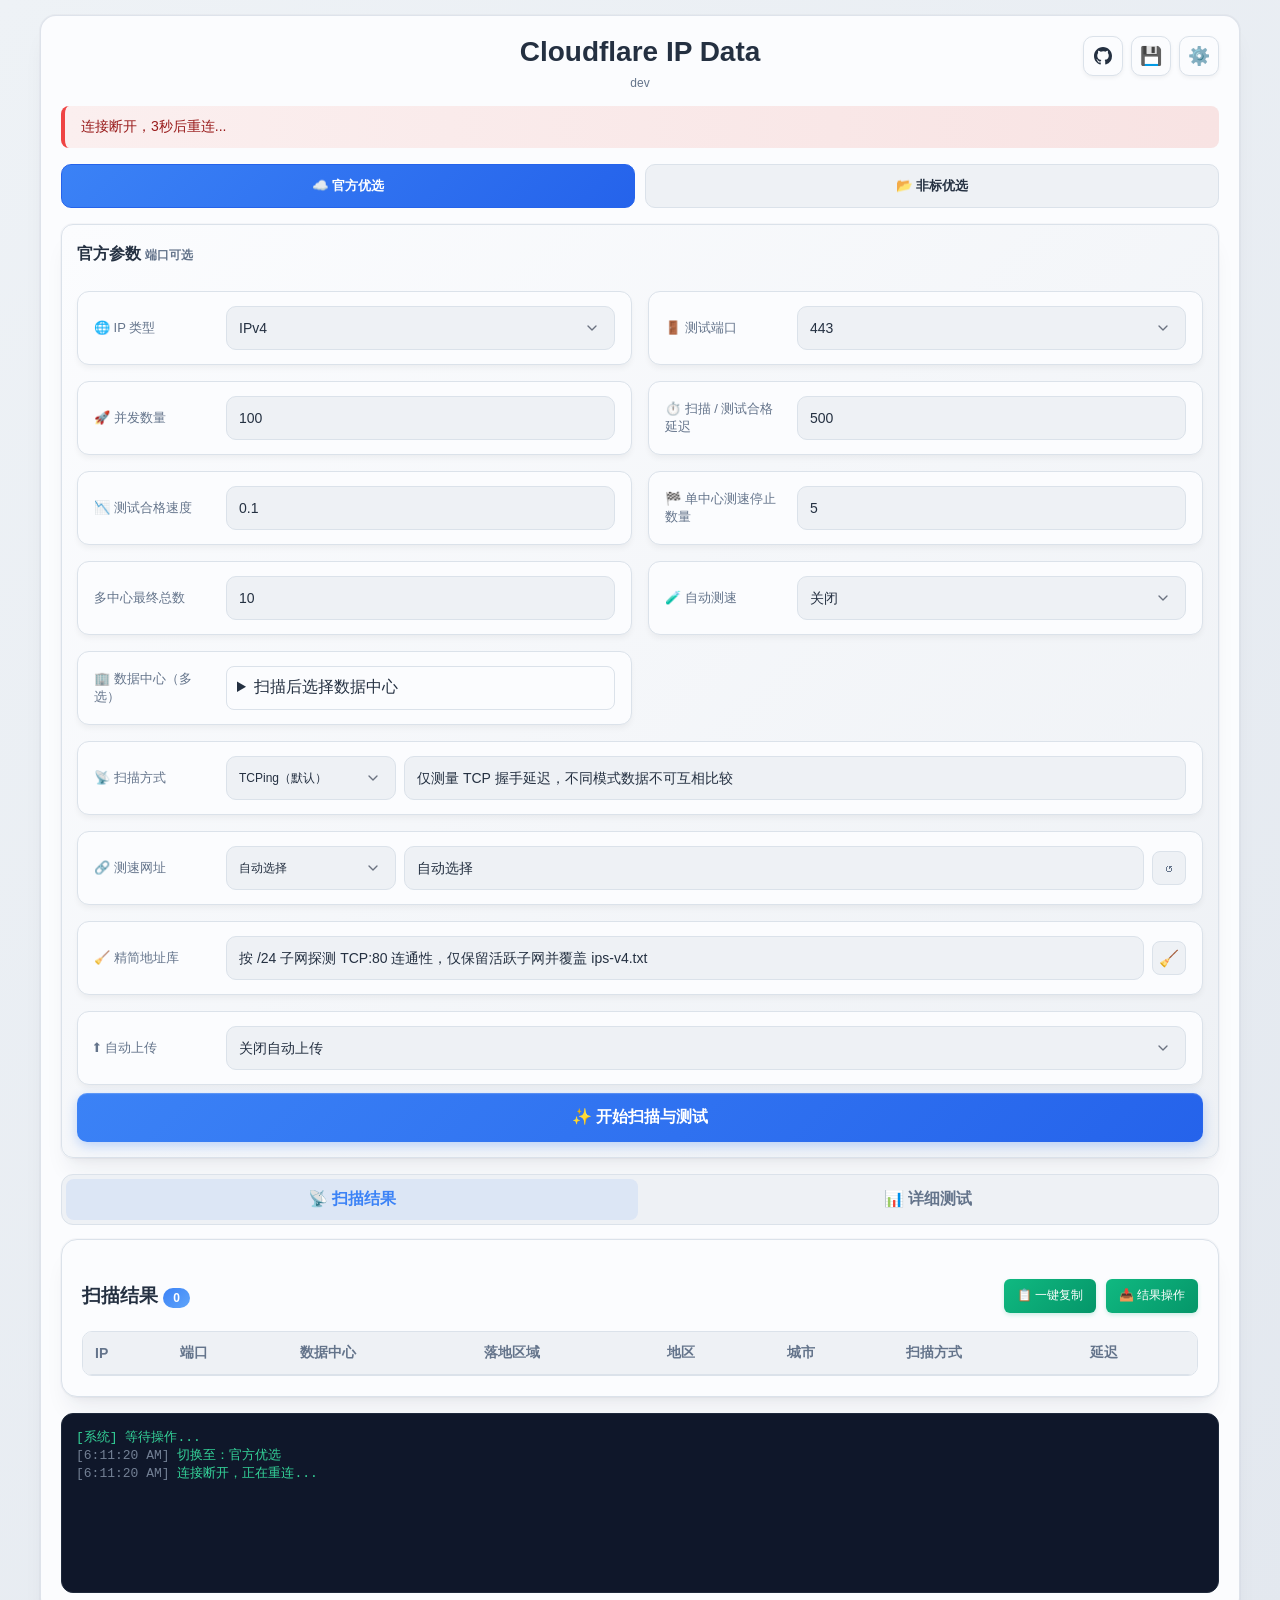
==== commit ef9ac136: "feat: separate Web result operation destinations" ====
--- a/combined_refactor/index.html
+++ b/combined_refactor/index.html
@@ -979,6 +979,24 @@
 
         .modal-mask.active {
             display: flex;
+        }
+
+        #resultModalMask [hidden],
+        #huaweiModalMask [hidden],
+        #resultModalMask:not([data-view="chooser"]) #resultChooser,
+        #resultModalMask[data-view="chooser"] #resultOutput,
+        #resultModalMask[data-view="chooser"] #resultActions,
+        #resultModalMask[data-view="chooser"] #resultBack,
+        #resultModalMask:not([data-view="github"]) .github-field,
+        #resultModalMask:not([data-view="edgetunnel"]) .edgetunnel-field,
+        #resultModalMask:not([data-view="export"]) .export-field,
+        #resultModalMask[data-view="export"] .upload-field {
+            display: none !important;
+        }
+
+        #resultChooser .action-btn {
+            min-height: 64px;
+            white-space: normal;
         }
 
         .result-modal {
@@ -2108,14 +2126,101 @@
         </div>
     </div>
 
-    <div class="modal-mask" id="resultModalMask">
+    <div class="modal-mask" id="resultModalMask" data-view="chooser" role="dialog" aria-modal="true" aria-labelledby="resultModalTitle" onkeydown="handleResultDialogKey(event)">
         <div class="result-modal">
             <div class="modal-head">
+                <button class="action-btn" id="resultBack" onclick="showResultActionView('chooser')">返回</button>
                 <h3 id="resultModalTitle">结果操作</h3>
-                <button class="modal-close" onclick="closeResultModal()">×</button>
+                <button class="modal-close" onclick="closeResultModal()" aria-label="关闭结果操作">×</button>
             </div>
             <div class="modal-body">
+                <div class="modal-grid" id="resultChooser">
+                    <button class="action-btn export-btn" id="resultExportChoice" onclick="showResultActionView('export')">导出文件</button>
+                    <button class="action-btn export-btn" id="resultGitHubChoice" onclick="showResultActionView('github')">上传 GitHub</button>
+                    <button class="action-btn export-btn" id="resultEdgetunnelChoice" onclick="showResultActionView('edgetunnel')">上传 edgetunnel</button>
+                    <button class="action-btn export-btn" id="resultHuaweiChoice" onclick="showResultActionView('huawei')">更新华为云 DNS</button>
+                </div>
+                <div id="resultOutput">
                 <div class="modal-grid">
+                    <div class="modal-field github-field">
+                        <label>GitHub 账户</label>
+                        <div class="github-account-row">
+                            <select id="githubAccountSelect" onchange="loadSelectedGitHubAccount()"></select>
+                            <button class="action-btn" onclick="deleteSelectedGitHubAccount()">删除</button>
+                        </div>
+                    </div>
+                    <div class="modal-field github-field">
+                        <label>账户名称</label>
+                        <input id="githubAccountName" type="text" placeholder="例如 main-account">
+                    </div>
+                    <div class="modal-field github-field">
+                        <label>GitHub Token</label>
+                        <input id="githubToken" type="password" autocomplete="off" placeholder="repo 权限 token">
+                    </div>
+                    <div class="modal-field github-field">
+                        <label>仓库 owner/repo</label>
+                        <input id="githubRepo" type="text" placeholder="owner/repo">
+                    </div>
+                    <div class="modal-field github-field">
+                        <label>分支</label>
+                        <input id="githubBranch" type="text" value="main">
+                    </div>
+                    <div class="modal-field github-field">
+                        <label>目标路径</label>
+                        <input id="githubPath" type="text" placeholder="results/ip.csv 或 results/ip.txt">
+                    </div>
+                    <div class="modal-field full github-field">
+                        <label>提交信息</label>
+                        <input id="githubMessage" type="text" value="update cfdata results">
+                    </div>
+                    <div class="modal-field full github-field">
+                        <label class="inline-check"><input id="githubSaveToken" type="checkbox"> 保存 token 到本机浏览器（使用 WebCrypto 加密存储）</label>
+                    </div>
+                    <div class="modal-field full upload-field">
+                        <label>快速上传指定文件（不使用上方结果内容）</label>
+                        <input id="githubQuickFile" type="file" accept=".txt,.csv,text/plain,text/csv">
+                    </div>
+                    <div class="modal-field full github-field">
+                        <label>上传状态</label>
+                        <div class="upload-status" id="githubUploadStatus">等待上传</div>
+                    </div>
+                    <div class="modal-field full github-field">
+                        <label class="inline-check"><input id="githubAutoSelected" type="checkbox" onchange="saveWebPublishOptions()"> 下次多中心测试完成后自动上传最终排名结果</label>
+                        <p style="font-size:12px;color:var(--text-secondary);">复用此处账户配置。多中心发布使用服务端全部最终结果，TXT 为 IP:PORT#DC，CSV 含 IP/端口/中心/速度/延迟；不使用行筛选或自定义字段。DNS 与 GitHub 单独尝试、单独显示状态。</p>
+                    </div>
+                    <div class="modal-field edgetunnel-field">
+                        <label>edgetunnel 账户</label>
+                        <div class="github-account-row">
+                            <select id="edgetunnelAccountSelect" onchange="loadSelectedEdgetunnelAccount()"></select>
+                            <button class="action-btn" onclick="deleteSelectedEdgetunnelAccount()">删除</button>
+                        </div>
+                    </div>
+                    <div class="modal-field edgetunnel-field">
+                        <label>账户名称</label>
+                        <input id="edgetunnelAccountName" type="text" placeholder="例如 main-tunnel">
+                    </div>
+                    <div class="modal-field edgetunnel-field">
+                        <label>edgetunnel 域名</label>
+                        <input id="edgetunnelHost" type="text" placeholder="https://example.com">
+                    </div>
+                    <div class="modal-field edgetunnel-field">
+                        <label>密码</label>
+                        <input id="edgetunnelPassword" type="password" autocomplete="off" placeholder="edgetunnel 密码">
+                    </div>
+                    <div class="modal-field edgetunnel-field">
+                        <label>上传模式</label>
+                        <select id="edgetunnelMode">
+                            <option value="overwrite">覆盖上传</option>
+                            <option value="append">追加上传</option>
+                        </select>
+                    </div>
+                    <div class="modal-field full edgetunnel-field">
+                        <label class="inline-check"><input id="edgetunnelSavePassword" type="checkbox"> 保存密码到本机浏览器（使用 WebCrypto 加密存储）</label>
+                    </div>
+                    <div class="modal-field full edgetunnel-field">
+                        <label>上传状态</label>
+                        <div class="upload-status" id="edgetunnelUploadStatus">等待上传</div>
+                    </div>
                     <div class="modal-field">
                         <label>文件格式</label>
                         <select id="resultFormat" onchange="handleResultFormatChange()">
@@ -2123,7 +2228,7 @@
                             <option value="csv">CSV</option>
                         </select>
                     </div>
-                    <div class="modal-field">
+                    <div class="modal-field export-field">
                         <label>文件名</label>
                         <input id="resultFileName" type="text" value="cfdata-results">
                     </div>
@@ -2203,96 +2308,18 @@
                         <label>输出顺序</label>
                         <div class="order-list" id="resultOrderList"></div>
                     </div>
-                    <div class="modal-field github-field">
-                        <label>GitHub 账户</label>
-                        <div class="github-account-row">
-                            <select id="githubAccountSelect" onchange="loadSelectedGitHubAccount()"></select>
-                            <button class="action-btn" onclick="deleteSelectedGitHubAccount()">删除</button>
-                        </div>
-                    </div>
-                    <div class="modal-field github-field">
-                        <label>账户名称</label>
-                        <input id="githubAccountName" type="text" placeholder="例如 main-account">
-                    </div>
-                    <div class="modal-field github-field">
-                        <label>GitHub Token</label>
-                        <input id="githubToken" type="password" autocomplete="off" placeholder="repo 权限 token">
-                    </div>
-                    <div class="modal-field github-field">
-                        <label>仓库 owner/repo</label>
-                        <input id="githubRepo" type="text" placeholder="owner/repo">
-                    </div>
-                    <div class="modal-field github-field">
-                        <label>分支</label>
-                        <input id="githubBranch" type="text" value="main">
-                    </div>
-                    <div class="modal-field github-field">
-                        <label>目标路径</label>
-                        <input id="githubPath" type="text" placeholder="results/ip.csv 或 results/ip.txt">
-                    </div>
-                    <div class="modal-field full github-field">
-                        <label>提交信息</label>
-                        <input id="githubMessage" type="text" value="update cfdata results">
-                    </div>
-                    <div class="modal-field full github-field">
-                        <label class="inline-check"><input id="githubSaveToken" type="checkbox"> 保存 token 到本机浏览器（使用 WebCrypto 加密存储）</label>
-                    </div>
-                    <div class="modal-field full github-field">
-                        <label>快速上传指定文件（不使用上方结果内容）</label>
-                        <input id="githubQuickFile" type="file" accept=".txt,.csv,text/plain,text/csv">
-                    </div>
-                    <div class="modal-field full github-field">
-                        <label>上传状态</label>
-                        <div class="upload-status" id="githubUploadStatus">等待上传</div>
-                    </div>
-                    <div class="modal-field full github-field">
-                        <label class="inline-check"><input id="githubAutoSelected" type="checkbox" onchange="saveWebPublishOptions()"> 下次多中心测试完成后自动上传最终排名结果</label>
-                        <p style="font-size:12px;color:var(--text-secondary);">复用此处账户配置。多中心发布使用服务端全部最终结果，TXT 为 IP:PORT#DC，CSV 含 IP/端口/中心/速度/延迟；不使用行筛选或自定义字段。DNS 与 GitHub 单独尝试、单独显示状态。</p>
-                    </div>
-                    <div class="modal-field full">
+                    <div class="modal-field full upload-field">
                         <label>上传失败提示</label>
                         <div class="upload-status" id="uploadProxyHint">上传失败？可在右上角设置菜单配置代理后重试；支持程序配置（socks5://、http:// 等）与系统环境变量代理，扫描测速不受影响。</div>
                     </div>
-                    <div class="modal-field edgetunnel-field">
-                        <label>edgetunnel 账户</label>
-                        <div class="github-account-row">
-                            <select id="edgetunnelAccountSelect" onchange="loadSelectedEdgetunnelAccount()"></select>
-                            <button class="action-btn" onclick="deleteSelectedEdgetunnelAccount()">删除</button>
-                        </div>
-                    </div>
-                    <div class="modal-field edgetunnel-field">
-                        <label>账户名称</label>
-                        <input id="edgetunnelAccountName" type="text" placeholder="例如 main-tunnel">
-                    </div>
-                    <div class="modal-field edgetunnel-field">
-                        <label>edgetunnel 域名</label>
-                        <input id="edgetunnelHost" type="text" placeholder="https://example.com">
-                    </div>
-                    <div class="modal-field edgetunnel-field">
-                        <label>密码</label>
-                        <input id="edgetunnelPassword" type="password" autocomplete="off" placeholder="edgetunnel 密码">
-                    </div>
-                    <div class="modal-field edgetunnel-field">
-                        <label>上传模式</label>
-                        <select id="edgetunnelMode">
-                            <option value="overwrite">覆盖上传</option>
-                            <option value="append">追加上传</option>
-                        </select>
-                    </div>
-                    <div class="modal-field full edgetunnel-field">
-                        <label class="inline-check"><input id="edgetunnelSavePassword" type="checkbox"> 保存密码到本机浏览器（使用 WebCrypto 加密存储）</label>
-                    </div>
-                    <div class="modal-field full edgetunnel-field">
-                        <label>上传状态</label>
-                        <div class="upload-status" id="edgetunnelUploadStatus">等待上传</div>
-                    </div>
+                </div>
                 </div>
             </div>
-            <div class="modal-actions footer">
-                <button class="action-btn export-btn" onclick="downloadSelectedResults()">导出文件</button>
-                <button class="action-btn export-btn" onclick="uploadSelectedResultsToGitHub()">上传 GitHub</button>
-                <button class="action-btn export-btn" onclick="confirmEdgetunnelUpload('append')">上传 edgetunnel-追加</button>
-                <button class="action-btn export-btn" onclick="confirmEdgetunnelUpload('overwrite')">上传 edgetunnel-覆盖</button>
+            <div class="modal-actions footer" id="resultActions">
+                <button class="action-btn export-btn export-field" onclick="downloadSelectedResults()">导出文件</button>
+                <button class="action-btn export-btn github-field" onclick="uploadSelectedResultsToGitHub()">上传 GitHub</button>
+                <button class="action-btn export-btn edgetunnel-field" onclick="confirmEdgetunnelUpload('append')">上传 edgetunnel-追加</button>
+                <button class="action-btn export-btn edgetunnel-field" onclick="confirmEdgetunnelUpload('overwrite')">上传 edgetunnel-覆盖</button>
             </div>
         </div>
     </div>
@@ -2300,6 +2327,7 @@
     <div class="modal-mask" id="huaweiModalMask" role="dialog" aria-modal="true" aria-labelledby="huaweiPanelTitle" onkeydown="handleHuaweiDialogKey(event)">
         <div class="result-modal">
             <div class="modal-head">
+                <button class="action-btn" id="huaweiBack" onclick="closeHuaweiPanel()" hidden>返回结果操作</button>
                 <h3 id="huaweiPanelTitle">华为云 DNS · 多中心结果发布</h3>
                 <button class="modal-close" onclick="closeHuaweiPanel()" aria-label="关闭华为云 DNS 面板">×</button>
             </div>
@@ -2487,7 +2515,7 @@
         </div>
     </div>
 
-    <div class="modal-mask" id="noticeCardMask">
+    <div class="modal-mask" id="noticeCardMask" role="dialog" aria-modal="true" aria-labelledby="noticeCardTitle" onkeydown="handleNoticeDialogKey(event)">
         <div class="result-modal notice-modal">
             <div class="modal-head">
                 <h3 id="noticeCardTitle">提示</h3>
@@ -2573,6 +2601,10 @@
         let proxyCountryCheckTimer = null;
         let proxyWarningSinglePass = false;
         let resultModalMode = 'scan';
+        let resultReturnFocus = null;
+        let huaweiFromResult = false;
+        let resultHuaweiLoaded = false;
+        let resultHuaweiLoading = false;
         let copyModalMode = 'scan';
         let sortModalMode = 'official';
         let resultFieldOrder = [];
@@ -2581,6 +2613,7 @@
         let copyCustomFields = [];
         let autoUploadKeys = new Set();
         let noticeConfirmAction = null;
+        let noticeReturnFocus = null;
         const githubAccountStorageKey = 'cfdata-github-accounts';
         const githubSessionTokens = new Map();
         const githubTokenCryptoSalt = 'cfdata-github-token-v1';
@@ -3230,6 +3263,7 @@
                 }
             };
             ws.onclose = () => {
+                resultHuaweiLoading = false;
                 completedWebBatch = null;
                 clearHuaweiPreview();
                 clearStopWatchdog();
@@ -3273,7 +3307,7 @@
             titleEl.textContent = title;
             messageEl.textContent = String(message || '');
             actions.innerHTML = '<button class="action-btn export-btn" onclick="closeNoticeCard()">知道了</button>';
-            mask.classList.add('active');
+            openNoticeOverlay();
         }
 
         function showConfirmCard(message, onConfirm, title = '确认操作') {
@@ -3286,13 +3320,34 @@
             titleEl.textContent = title;
             messageEl.textContent = String(message || '');
             actions.innerHTML = '<button class="action-btn" onclick="closeNoticeCard()">取消</button><button class="action-btn export-btn" onclick="confirmNoticeCard()">确认</button>';
+            openNoticeOverlay();
+        }
+
+        function openNoticeOverlay() {
+            const mask = document.getElementById('noticeCardMask');
+            if (!mask.classList.contains('active')) noticeReturnFocus = document.activeElement;
             mask.classList.add('active');
+            mask.querySelector('button:not(:disabled)').focus();
         }
 
         function closeNoticeCard() {
             const mask = document.getElementById('noticeCardMask');
-            if (mask) mask.classList.remove('active');
+            if (mask?.classList.contains('active')) {
+                mask.classList.remove('active');
+                noticeReturnFocus?.focus();
+                noticeReturnFocus = null;
+            }
             noticeConfirmAction = null;
+        }
+
+        function handleNoticeDialogKey(event) {
+            if (event.key === 'Escape') {
+                event.preventDefault();
+                if (document.getElementById('proxyWarningContinueBtn')) cancelProxyWarning();
+                else closeNoticeCard();
+                return;
+            }
+            trapDialogFocus(event, 'noticeCardMask');
         }
 
         function confirmNoticeCard() {
@@ -3378,7 +3433,7 @@
                 '建议关闭代理软件后刷新页面重新测试。',
             ].join('\n');
             actions.innerHTML = '<button class="action-btn danger-btn" onclick="cancelProxyWarning()">停止测速</button><button class="action-btn export-btn" id="proxyWarningContinueBtn" onclick="confirmProxyWarning()" disabled>强制继续 (5)</button>';
-            mask.classList.add('active');
+            openNoticeOverlay();
             let remaining = 5;
             const nextBtn = document.getElementById('proxyWarningContinueBtn');
             if (!nextBtn) return;
@@ -3399,8 +3454,7 @@
         }
 
         function hideProxyWarningModal() {
-            const mask = document.getElementById('noticeCardMask');
-            if (mask) mask.classList.remove('active');
+            closeNoticeCard();
             if (proxyWarningCountdownTimer) {
                 window.clearInterval(proxyWarningCountdownTimer);
                 proxyWarningCountdownTimer = null;
@@ -5344,10 +5398,10 @@
         ];
 
         function openResultModal(mode) {
+            resultReturnFocus = document.activeElement;
+            resultHuaweiLoaded = false;
+            resultHuaweiLoading = false;
             resultModalMode = currentMode === 'nsb' ? 'nsb' : mode;
-            const rows = getCurrentResultRows(resultModalMode);
-            if (!rows.length) return showNoticeCard('暂无可操作结果');
-            document.getElementById('resultModalTitle').textContent = '结果操作';
             const formatSelect = document.getElementById('resultFormat');
             if (formatSelect && !formatSelect.value) formatSelect.value = 'txt';
             const nameInput = document.getElementById('resultFileName');
@@ -5361,13 +5415,57 @@
             const qualifiedSelect = document.getElementById('resultQualifiedFilter');
             if (qualifiedSelect) qualifiedSelect.value = 'all';
             if (!resultFieldOrder.length) resultFieldOrder = getDefaultResultFieldOrder(document.getElementById('resultFormat').value);
+            const accountSelect = document.getElementById('githubAccountSelect');
+            const selectedAccount = accountSelect.value;
             renderGitHubAccounts();
+            accountSelect.value = selectedAccount;
             renderResultFieldOptions();
-            document.getElementById('resultModalMask').classList.add('active');
+            showResultActionView('chooser');
+        }
+
+        function showResultActionView(view) {
+            const titles = { chooser: '结果操作', export: '导出文件', github: '上传 GitHub', edgetunnel: '上传 edgetunnel', huawei: '更新华为云 DNS' };
+            if (!titles[view]) return;
+            const mask = document.getElementById('resultModalMask');
+            const previous = mask.dataset.view;
+            mask.dataset.view = view;
+            if (view === 'huawei') {
+                mask.classList.remove('active');
+                openHuaweiPanel(true);
+                return;
+            }
+            document.getElementById('resultModalTitle').textContent = titles[view];
+            mask.classList.add('active');
+            const choices = { export: 'resultExportChoice', github: 'resultGitHubChoice', edgetunnel: 'resultEdgetunnelChoice', huawei: 'resultHuaweiChoice' };
+            document.getElementById(view === 'chooser' ? (choices[previous] || 'resultExportChoice') : 'resultBack').focus();
         }
 
         function closeResultModal() {
             document.getElementById('resultModalMask').classList.remove('active');
+            document.getElementById('huaweiAK').value = '';
+            document.getElementById('huaweiSK').value = '';
+            resultReturnFocus?.focus();
+        }
+
+        function handleResultDialogKey(event) {
+            if (document.getElementById('noticeCardMask').classList.contains('active')) return;
+            if (event.key === 'Escape') {
+                event.preventDefault();
+                if (document.getElementById('resultModalMask').dataset.view === 'chooser') closeResultModal();
+                else showResultActionView('chooser');
+                return;
+            }
+            trapDialogFocus(event, 'resultModalMask');
+        }
+
+        function trapDialogFocus(event, maskID) {
+            if (event.key !== 'Tab') return;
+            if (maskID !== 'noticeCardMask' && document.getElementById('noticeCardMask').classList.contains('active')) return;
+            const controls = [...document.getElementById(maskID).querySelectorAll('button:not(:disabled), input:not(:disabled), select:not(:disabled)')].filter(el => el.getClientRects().length);
+            const first = controls[0], last = controls[controls.length - 1];
+            if (!first) return;
+            if (event.shiftKey && document.activeElement === first) { event.preventDefault(); last.focus(); }
+            else if (!event.shiftKey && document.activeElement === last) { event.preventDefault(); first.focus(); }
         }
 
         function openSortModal(mode) {
@@ -5590,8 +5688,6 @@
             if (bracketsField) bracketsField.style.display = format === 'txt' ? '' : 'none';
             const rows = getCurrentResultRows(resultModalMode);
             const available = RESULT_FIELDS.filter((f) => f.key === 'ipport' || rows.some((r) => String(r[f.key] ?? '').trim() !== '')).concat(resultCustomFields);
-            document.querySelectorAll('.github-field').forEach((el) => el.style.display = '');
-            document.querySelectorAll('.edgetunnel-field').forEach((el) => el.style.display = '');
             document.getElementById('resultFieldPicker').innerHTML = available.map((f) => `<label class="field-pill"><input type="checkbox" value="${f.key}" ${resultFieldOrder.includes(f.key) ? 'checked' : ''} onchange="toggleResultField('${f.key}', this.checked)"> ${f.label}</label>`).join('');
             updateResultFieldQuickButtons();
             renderResultOrderList();
@@ -6356,27 +6452,31 @@
             }
         }
 
-        function openHuaweiPanel() {
+        function openHuaweiPanel(fromResult = false) {
+            huaweiFromResult = fromResult;
+            document.getElementById('huaweiBack').hidden = !fromResult;
             document.getElementById('settingsMenu').classList.add('hidden');
             document.getElementById('huaweiModalMask').classList.add('active');
-            loadHuaweiConfig();
+            if (!fromResult || (!resultHuaweiLoaded && !resultHuaweiLoading)) loadHuaweiConfig();
             document.getElementById('huaweiAK').focus();
         }
 
         function closeHuaweiPanel() {
             document.getElementById('huaweiModalMask').classList.remove('active');
+            if (huaweiFromResult) {
+                huaweiFromResult = false;
+                showResultActionView('chooser');
+                return;
+            }
             document.getElementById('huaweiAK').value = '';
             document.getElementById('huaweiSK').value = '';
             document.getElementById('settingsToggle').focus();
         }
 
         function handleHuaweiDialogKey(event) {
+            if (document.getElementById('noticeCardMask').classList.contains('active')) return;
             if (event.key === 'Escape') { event.preventDefault(); closeHuaweiPanel(); return; }
-            if (event.key !== 'Tab') return;
-            const controls = [...document.getElementById('huaweiModalMask').querySelectorAll('button:not(:disabled), input:not(:disabled), select:not(:disabled)')];
-            const first = controls[0], last = controls[controls.length - 1];
-            if (event.shiftKey && document.activeElement === first) { event.preventDefault(); last.focus(); }
-            else if (!event.shiftKey && document.activeElement === last) { event.preventDefault(); first.focus(); }
+            trapDialogFocus(event, 'huaweiModalMask');
         }
 
         function clearHuaweiPreview() {
@@ -6387,7 +6487,9 @@
         }
 
         function loadHuaweiConfig() {
-            wsSend({ type: 'huawei_config_get', data: {} });
+            resultHuaweiLoading = wsSend({ type: 'huawei_config_get', data: {} }) === true;
+            if (!resultHuaweiLoading) document.getElementById('huaweiConfigStatus').textContent = '连接未就绪；重连后返回并重试，或重读后端配置';
+            return resultHuaweiLoading;
         }
 
         function saveHuaweiConfig() {
@@ -6470,6 +6572,10 @@
                 return true;
             }
             if (msg.type === 'huawei_error') {
+                if (msg.data.action === 'huawei_config_get') {
+                    resultHuaweiLoading = false;
+                    document.getElementById('huaweiConfigStatus').textContent = msg.data.message || '读取配置失败；请返回重试或重读后端配置';
+                }
                 document.getElementById('huaweiDNSStatus').textContent = msg.data.message || '华为云请求失败';
                 document.getElementById('huaweiDNSStatus').className = 'upload-status error';
                 document.getElementById('huaweiConfirm').disabled = true;
@@ -6485,6 +6591,10 @@
             const status = document.getElementById('huaweiDNSStatus');
             status.className = 'upload-status';
             if (action === 'huawei_config_get' || action === 'huawei_config_set') {
+                if (action === 'huawei_config_get') {
+                    resultHuaweiLoading = false;
+                    resultHuaweiLoaded = true;
+                }
                 document.getElementById('huaweiRegion').innerHTML = data.regions.map(id => `<option value="${escapeHTML(id)}">${escapeHTML(id)} · dns.${escapeHTML(id)}.myhuaweicloud.com</option>`).join('');
                 document.getElementById('huaweiRegion').value = data.region || 'cn-north-4';
                 document.getElementById('huaweiProjectID').value = data.projectId || '';
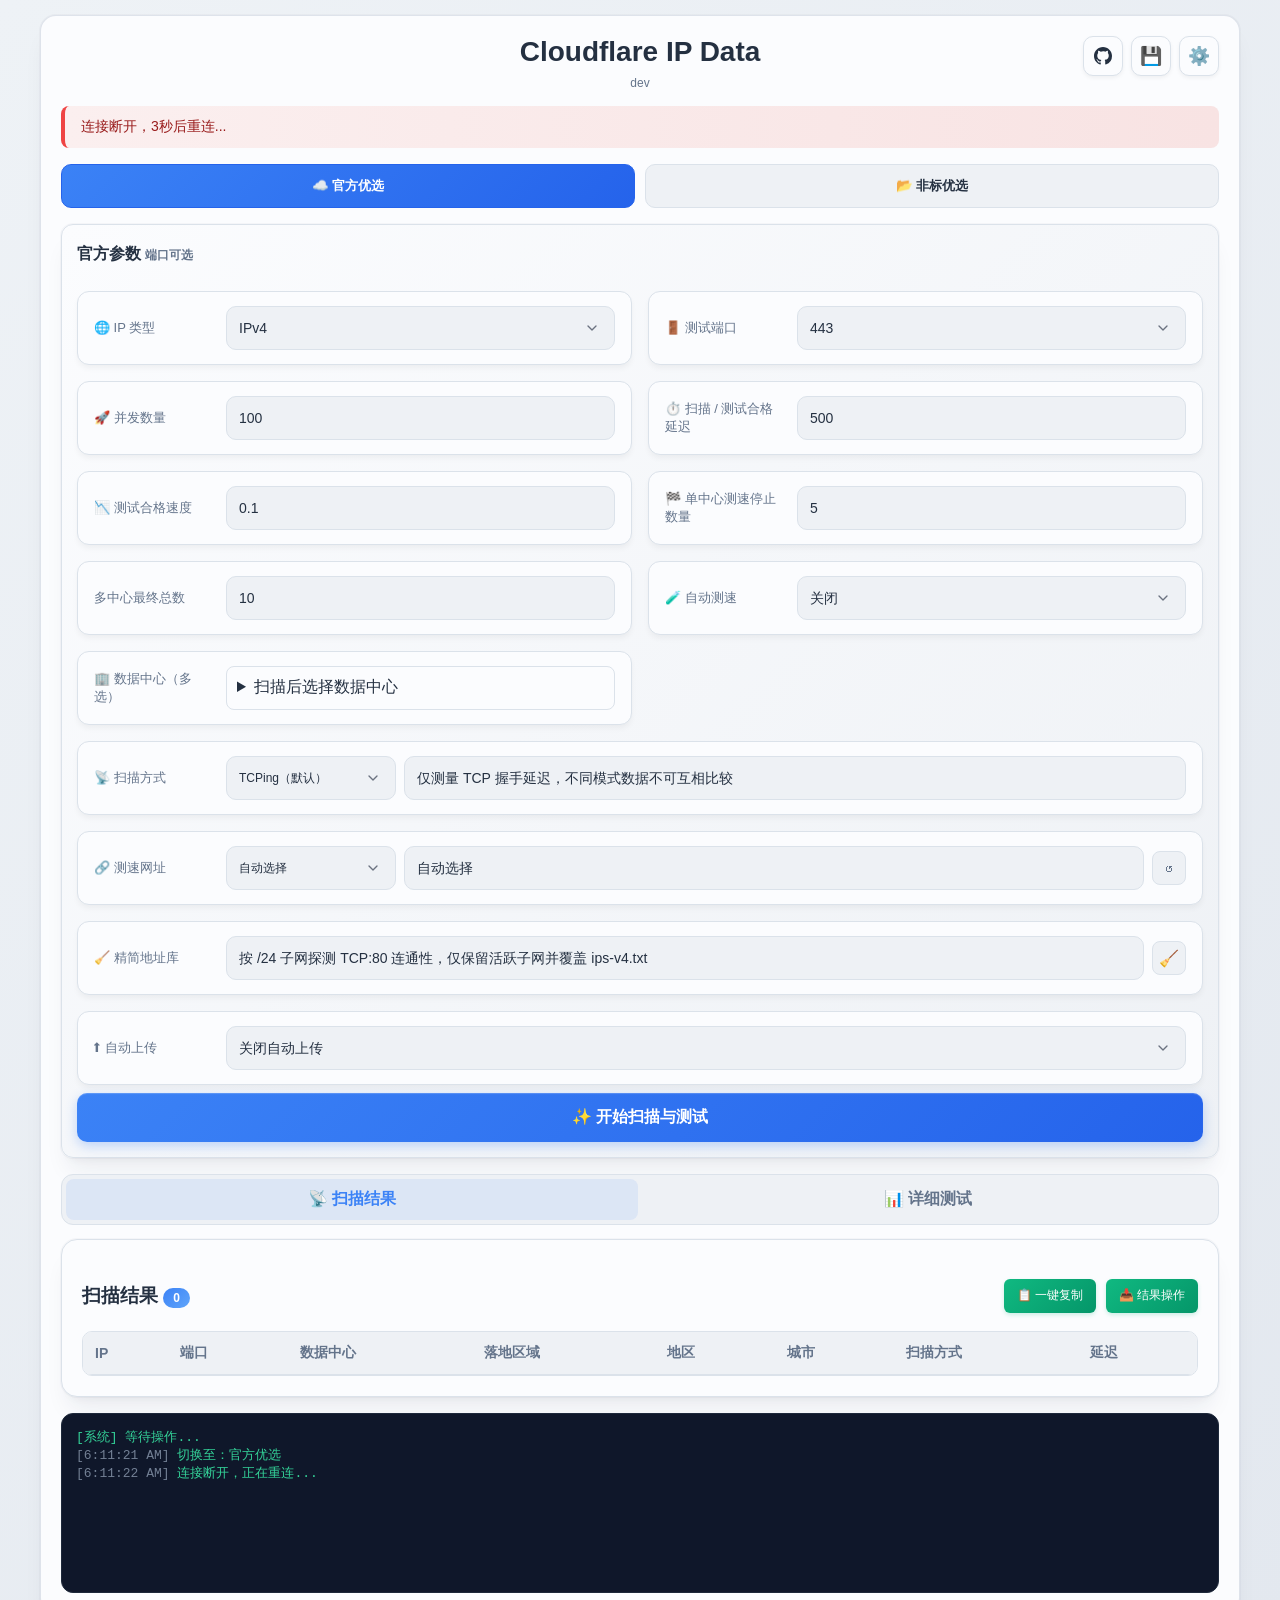
==== commit 10b7b401: "feat: improve datacenter search and selection controls" ====
--- a/combined_refactor/index.html
+++ b/combined_refactor/index.html
@@ -400,9 +400,24 @@
             box-shadow: var(--shadow);
         }
 
+        #webDCSelector [hidden] { display: none; }
+        .web-dc-search label { display: block; margin-bottom: 6px; font-size: 13px; color: var(--text-secondary); }
+        .web-dc-search input { width: 100%; margin-bottom: 8px; }
         .web-dc-options { border: 0; margin: 0; padding: 0; }
-        .web-dc-options label { display: flex; align-items: center; gap: 8px; min-height: 44px; cursor: pointer; }
-        .web-dc-options input[type="checkbox"] { flex: none; width: 18px; height: 18px; margin: 0; padding: 0; }
+        .web-dc-options label { display: flex; align-items: center; gap: 8px; min-height: 44px; border-radius: 6px; cursor: pointer; }
+        .web-dc-options span { overflow-wrap: anywhere; }
+        .web-dc-check { display: inline-flex; align-items: center; justify-content: center; min-width: 44px; min-height: 44px; border-radius: 6px; cursor: pointer; }
+        .web-dc-options input[type="checkbox"], .web-dc-check input[type="checkbox"] {
+            flex: none; width: 24px; height: 24px; min-height: 0; margin: 0; padding: 0; accent-color: var(--primary-color);
+        }
+        .web-dc-options input:focus-visible, .web-dc-check input:focus-visible, #webDCSearch:focus-visible {
+            outline: 2px solid var(--primary-color); outline-offset: 3px;
+        }
+        .web-dc-options label:hover, .web-dc-check:hover { background: color-mix(in srgb, var(--card-bg), var(--primary-color) 10%); }
+        .web-dc-options label:has(input:checked), #dcTable tr.web-dc-selected { background: color-mix(in srgb, var(--card-bg), var(--primary-color) 8%); }
+        #dcTable tr.web-dc-selected:hover { background: color-mix(in srgb, var(--card-bg), var(--primary-color) 12%); }
+        .web-dc-options label:has(input:disabled), .web-dc-check:has(input:disabled) { opacity: 0.55; cursor: not-allowed; }
+        .web-dc-options input:disabled, .web-dc-check input:disabled, #webDCSearch:disabled { cursor: not-allowed; }
 
         .option-item input,
         .option-item select {
@@ -1809,7 +1824,12 @@
                     <details id="webDCSelector" class="web-dc-picker" onkeydown="if (event.key === 'Escape') { this.open = false; this.querySelector('summary').focus(); }">
                         <summary id="webDCSummary" aria-controls="webDCChoices">扫描后选择数据中心</summary>
                         <div class="web-dc-dropdown">
+                            <div class="web-dc-search">
+                                <label for="webDCSearch">搜索数据中心</label>
+                                <input id="webDCSearch" type="search" placeholder="代码、城市或国家" aria-controls="webDCChoices" oninput="filterWebDatacenters()" disabled>
+                            </div>
                             <p id="webDCEmpty">先完成一次扫描，才能从发现的数据中心中选择；无需开启自动测速。</p>
+                            <p id="webDCNoMatches" role="status" hidden>没有匹配的数据中心，请修改或清空搜索。</p>
                             <fieldset id="webDCChoices" class="web-dc-options" hidden></fieldset>
                         </div>
                     </details>
@@ -3659,6 +3679,7 @@
                 sp.className = 'btn-spinner';
             }
             btn.disabled = false;
+            updateWebBatchSelection();
             updateBackgroundButton();
         }
 
@@ -3727,6 +3748,7 @@
             if (!snapshot) return;
             backgroundTaskActive = !!snapshot.running;
             isTaskRunning = !!snapshot.running;
+            updateWebBatchSelection();
             isStoppingTask = false;
             renderBackgroundStatusCard(snapshot);
             if (!snapshot.running) {
@@ -4657,7 +4679,7 @@
                 const lcFactor = getLatencyColorFactor();
                 const latencyColor = getLatencyColor(dc.MinLatency, lcFactor);
                 const btn = isTesting ? `<button class="action-btn" disabled>测试中...</button>` : `<button class="action-btn${isTested ? ' selected' : ''}" onclick="selectDC('${dc.DataCenter}')" ${isTaskRunning ? 'disabled' : ''}>${isTested ? '重新测试' : '选择测试'}</button>`;
-                const checkbox = `<label style="display:flex;align-items:center;justify-content:center;min-height:44px;min-width:44px;"><input type="checkbox" data-dc="${dc.DataCenter}" aria-label="批量选择 ${dc.DataCenter}" onchange="toggleWebDatacenter('${dc.DataCenter}', this.checked)" ${selectedWebDCs.has(dc.DataCenter) ? 'checked' : ''} ${isTaskRunning ? 'disabled' : ''}></label>`;
+                const checkbox = `<label class="web-dc-check"><input type="checkbox" data-dc="${dc.DataCenter}" aria-label="批量选择 ${dc.DataCenter}" onchange="toggleWebDatacenter('${dc.DataCenter}', this.checked)" ${selectedWebDCs.has(dc.DataCenter) ? 'checked' : ''} ${isTaskRunning ? 'disabled' : ''}></label>`;
                 const tr = `<tr><td>${checkbox}</td><td><strong>${dc.DataCenter}</strong></td><td>${escapeHTML(dc.DCCountry || '-')}</td><td>${escapeHTML(dc.City)}</td><td>${dc.IPCount}</td><td style="color:${latencyColor}; font-weight:600;">${dc.MinLatency} ms</td><td>${btn}</td></tr>`;
                 tbody.insertAdjacentHTML('beforeend', tr);
             });
@@ -4672,25 +4694,41 @@
             updateWebBatchSelection();
         }
 
+        function filterWebDatacenters() {
+            const query = document.getElementById('webDCSearch').value.trim().toLowerCase();
+            let matches = 0;
+            document.getElementById('webDCChoices').querySelectorAll('label').forEach(label => {
+                label.hidden = !label.textContent.toLowerCase().includes(query);
+                if (!label.hidden) matches++;
+            });
+            document.getElementById('webDCNoMatches').hidden = dcList.length === 0 || matches > 0;
+        }
+
         function updateWebBatchSelection() {
             const selected = [...selectedWebDCs].filter(dc => dcList.some(item => item.DataCenter === dc)).sort();
             document.getElementById('webBatchSelection').textContent = `已选 ${selected.length} 个数据中心${selected.length ? ': ' + selected.join(', ') : ''}`;
             document.getElementById('btnWebBatch').disabled = isTaskRunning || currentMode !== 'official' || selected.length === 0;
             document.getElementById('webDCSummary').textContent = selected.length ? selected.join(', ') : (dcList.length ? '选择数据中心（可多选）' : '扫描后选择数据中心');
             document.getElementById('webDCEmpty').hidden = dcList.length > 0;
+            const search = document.getElementById('webDCSearch');
+            search.disabled = isTaskRunning || dcList.length === 0;
+            if (!dcList.length) search.value = '';
             const choices = document.getElementById('webDCChoices');
             choices.hidden = dcList.length === 0;
             choices.disabled = isTaskRunning;
             const discovered = JSON.stringify(dcList);
             // Preserve focused checkbox nodes when only selection state changes.
             if (choices.dataset.datacenters !== discovered) {
-                choices.innerHTML = dcList.length ? '<legend>选择参与批量测试的数据中心</legend>' + dcList.map(dc => `<label><input type="checkbox" data-dc="${dc.DataCenter}" aria-label="多选数据中心 ${dc.DataCenter}" onchange="toggleWebDatacenter('${dc.DataCenter}', this.checked)"><span>${dc.DataCenter} ${escapeHTML(dc.City || '')}</span></label>`).join('') : '';
+                choices.innerHTML = dcList.length ? '<legend>选择参与批量测试的数据中心</legend>' + dcList.map(dc => `<label><input type="checkbox" data-dc="${dc.DataCenter}" aria-label="多选数据中心 ${dc.DataCenter}" onchange="toggleWebDatacenter('${dc.DataCenter}', this.checked)"><span>${dc.DataCenter} ${escapeHTML(dc.City || '')} ${escapeHTML(dc.DCCountry || '')}</span></label>`).join('') : '';
                 choices.dataset.datacenters = discovered;
             }
             document.querySelectorAll('#webDCChoices input[data-dc], #dcTable input[data-dc]').forEach(input => {
                 input.checked = selectedWebDCs.has(input.dataset.dc);
                 input.disabled = isTaskRunning;
+                const row = input.closest('tr');
+                if (row) row.classList.toggle('web-dc-selected', input.checked);
             });
+            filterWebDatacenters();
         }
 
         function getWebBatchRequest() {
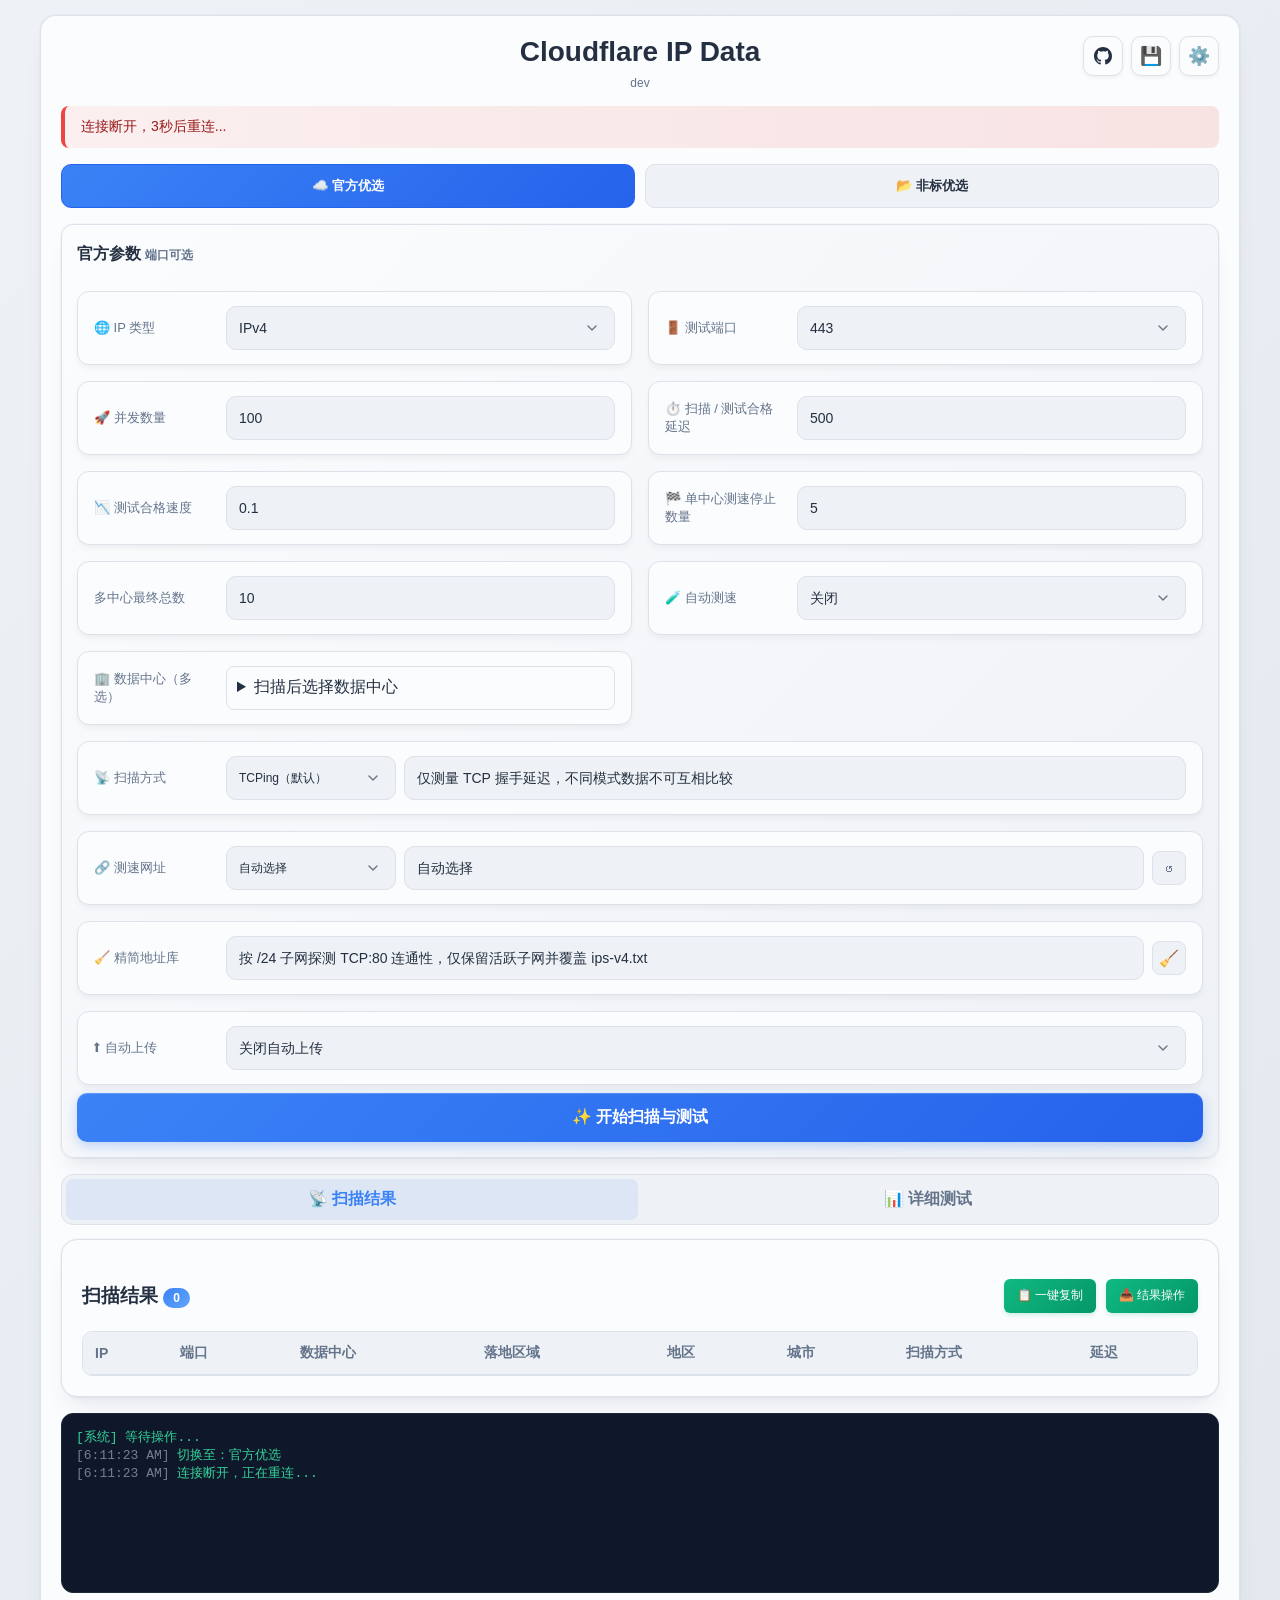
==== commit 422fde50: "feat: expose encrypted Huawei configuration saving" ====
--- a/combined_refactor/index.html
+++ b/combined_refactor/index.html
@@ -2363,10 +2363,9 @@
                     <div class="modal-field"><label for="huaweiProjectID">所选区域的 Project ID（必填）</label><input id="huaweiProjectID" type="text" autocomplete="off" maxlength="32" placeholder="32 位十六进制项目 ID"></div>
                     <div class="modal-field full">
                         <p style="font-size:12px;color:var(--text-secondary);">使用 DNS 官方 BasicCredentials。项目 ID 可从华为云「我的凭证 / API 凭证」获取，需与区域对应；不自动访问 IAM，不接受自定义签名地址。</p>
-                        <label class="inline-check"><input id="huaweiPersist" type="checkbox"> 本次应用时明确保存到后端用户私有目录（Windows 用户 DPAPI；Linux 0700/0600）</label>
-                        <p style="font-size:12px;color:var(--text-secondary);">默认仅内存；不勾选不会覆盖已保存文件，重启会恢复上次明确保存的配置。</p>
+                        <p style="font-size:12px;color:var(--text-secondary);">「应用配置（仅内存）」不覆盖已保存文件；「保存加密配置」同时应用并加密保存 AK、SK、区域与 Project ID。Windows 使用当前用户 DPAPI，文件不可直接供其他用户或机器使用；其他平台仅支持内存应用，不新写明文文件。重启恢复上次保存的配置。</p>
                     </div>
-                    <div class="modal-field full"><div class="modal-actions"><button class="action-btn" onclick="saveHuaweiConfig()">应用服务配置</button><button class="action-btn" onclick="loadHuaweiConfig()">重读后端配置</button><button class="action-btn" onclick="discoverHuaweiZones(true)">测试连接（只读）</button><button class="action-btn" onclick="discoverHuaweiZones(false)">发现公网域名</button></div></div>
+                    <div class="modal-field full"><div class="modal-actions"><button class="action-btn" id="huaweiApply" onclick="saveHuaweiConfig()">应用配置（仅内存）</button><button class="action-btn export-btn" id="huaweiSaveEncrypted" onclick="saveHuaweiConfig(true)" disabled>保存加密配置</button><button class="action-btn" onclick="loadHuaweiConfig()">读取当前后端配置</button><button class="action-btn" onclick="discoverHuaweiZones(true)">测试连接（只读）</button><button class="action-btn" onclick="discoverHuaweiZones(false)">发现公网域名</button></div><div class="upload-status" id="huaweiSaveStatus" role="status" aria-live="polite">应用与保存均不访问云端，也不更新 DNS</div></div>
                     <div class="modal-field"><label for="huaweiZone">公网域名</label><select id="huaweiZone" onchange="discoverHuaweiRecords()"><option value="">先测试连接或发现域名</option></select></div>
                     <div class="modal-field"><label for="huaweiRecord">现有 A / AAAA 记录集</label><select id="huaweiRecord" onchange="selectHuaweiRecord()"><option value="">先选择域名</option></select></div>
                     <div class="modal-field full"><label>目标身份、线路和 TTL</label><pre class="result-preview" id="huaweiTarget">尚未选择记录集</pre></div>
@@ -6530,18 +6529,25 @@
             return resultHuaweiLoading;
         }
 
-        function saveHuaweiConfig() {
+        function saveHuaweiConfig(persist = false) {
+            if (persist && document.getElementById('huaweiSaveEncrypted').disabled) return showNoticeCard('当前后端不支持加密保存或能力尚未读取；请使用仅内存应用');
             const data = {
                 ak: document.getElementById('huaweiAK').value.trim(),
                 sk: document.getElementById('huaweiSK').value.trim(),
                 region: document.getElementById('huaweiRegion').value,
                 projectId: document.getElementById('huaweiProjectID').value.trim(),
-                persist: document.getElementById('huaweiPersist').checked,
+                persist,
             };
-            wsSend({ type: 'huawei_config_set', data });
+            const status = document.getElementById('huaweiSaveStatus');
+            if (!wsSend({ type: 'huawei_config_set', data })) {
+                status.textContent = '连接未就绪；配置未发送，请重连后重试';
+                status.className = 'upload-status error';
+                return;
+            }
+            status.textContent = persist ? '正在请求加密保存；不访问云端' : '正在应用到内存；不覆盖私有文件';
+            status.className = 'upload-status';
             document.getElementById('huaweiAK').value = '';
             document.getElementById('huaweiSK').value = '';
-            document.getElementById('huaweiConfirm').disabled = true;
         }
 
         function discoverHuaweiZones(testOnly) {
@@ -6610,6 +6616,12 @@
                 return true;
             }
             if (msg.type === 'huawei_error') {
+                if (msg.data.action === 'huawei_config_set') {
+                    const status = document.getElementById('huaweiSaveStatus');
+                    status.textContent = msg.data.message || '配置应用或加密保存失败；保留上次有效配置和文件';
+                    status.className = 'upload-status error';
+                    return true;
+                }
                 if (msg.data.action === 'huawei_config_get') {
                     resultHuaweiLoading = false;
                     document.getElementById('huaweiConfigStatus').textContent = msg.data.message || '读取配置失败；请返回重试或重读后端配置';
@@ -6636,8 +6648,11 @@
                 document.getElementById('huaweiRegion').innerHTML = data.regions.map(id => `<option value="${escapeHTML(id)}">${escapeHTML(id)} · dns.${escapeHTML(id)}.myhuaweicloud.com</option>`).join('');
                 document.getElementById('huaweiRegion').value = data.region || 'cn-north-4';
                 document.getElementById('huaweiProjectID').value = data.projectId || '';
-                document.getElementById('huaweiConfigStatus').textContent = `${data.maskedAK || '未配置 AK'} · SK ${data.hasSecret ? '已配置' : '未配置'} · ${data.persisted ? '存在明确保存的私有配置' : '当前仅内存'}；AK/SK 留空保留，掩码不回填输入框`;
-                status.textContent = action === 'huawei_config_set' ? '服务配置已应用；下一步测试只读连接' : '后端配置已读取';
+                document.getElementById('huaweiSaveEncrypted').disabled = data.encryptedSaveSupported !== true;
+                const fileStates = { absent: '无私有文件', encrypted: '私有文件存在（上次保存/加载验证为加密）', 'legacy-plaintext': '旧版明文文件（上次加载验证，未加密）', invalid: '上次加载验证失败；私有文件无效，未加载', unavailable: '私有文件不可读取', unverified: '私有文件未验证' };
+                document.getElementById('huaweiConfigStatus').textContent = `${data.maskedAK || '未配置 AK'} · SK ${data.hasSecret ? '已配置' : '未配置'} · ${data.persisted ? '当前配置与上次加密保存一致' : '当前配置仅内存或来自旧文件（未匹配上次加密保存）'} · ${fileStates[data.privateFileStatus] || '私有文件状态未知'} · ${data.encryptedSaveSupported ? '支持 Windows 当前用户 DPAPI 加密保存' : '当前后端不支持加密保存'} · 路径：${data.privatePath || '不可用'}；AK/SK 留空保留，掩码不回填输入框`;
+                document.getElementById('huaweiSaveStatus').textContent = action === 'huawei_config_set' ? (data.persisted ? '配置已应用；与上次加密保存一致；未访问云端' : '配置已应用到内存；未覆盖私有文件或访问云端') : '已读取当前后端配置；未访问云端';
+                document.getElementById('huaweiSaveStatus').className = 'upload-status';
                 if (action === 'huawei_config_set') {
                     document.getElementById('huaweiAuto').checked = false;
                     document.getElementById('huaweiZone').innerHTML = '<option value="">重新发现公网域名</option>';
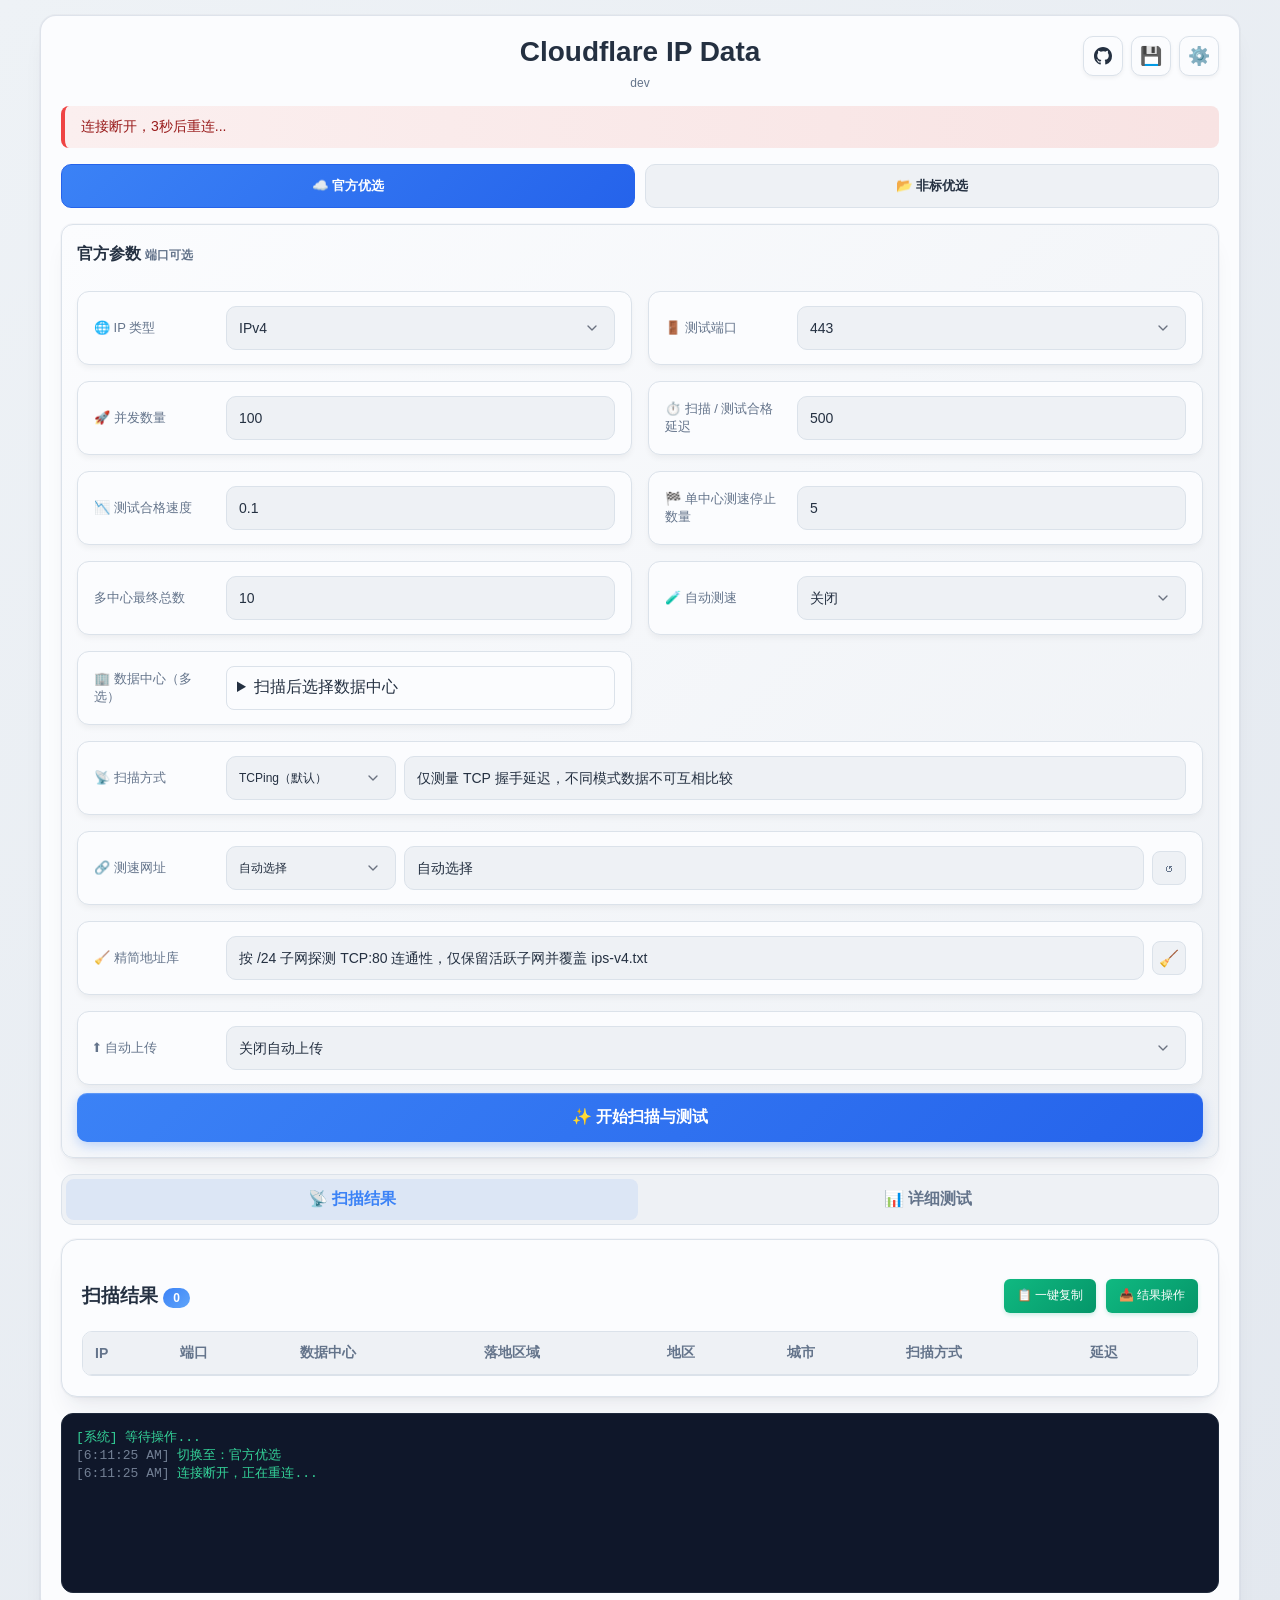
==== commit 74802282: "feat: persist Web preferences and accounts in encrypted local state" ====
--- a/combined_refactor/index.html
+++ b/combined_refactor/index.html
@@ -1676,7 +1676,7 @@
     </style>
     <script>
     (function(){
-        var t = localStorage.getItem('cfdata-theme') || 'auto';
+        var t = 'auto';
         var dark = t === 'dark';
         if (t === 'auto') {
             dark = window.matchMedia('(prefers-color-scheme: dark)').matches;
@@ -1731,7 +1731,7 @@
 
         <div id="configMenu" class="settings-menu hidden">
             <div class="settings-title">💾 保存配置</div>
-            <button class="menu-btn" onclick="saveConfigToLS()">保存当前配置</button>
+            <button class="menu-btn" onclick="saveConfigToLS()">加密保存当前配置到程序目录</button>
 
             <div class="settings-title" style="margin-top:12px;">📂 加载配置</div>
             <button class="menu-btn" onclick="loadConfigFromLS()">加载保存配置</button>
@@ -1739,7 +1739,7 @@
             <div class="settings-title" style="margin-top:12px;">🔄 自动加载配置</div>
             <select id="configAutoLoad" onchange="saveAutoLoadPreference(this.value)" style="width:100%;">
                 <option value="off">关闭</option>
-                <option value="localStorage">localStorage</option>
+                <option value="backend">程序目录加密配置</option>
                 <option value="configFile">本地配置文件</option>
             </select>
 
@@ -1748,6 +1748,13 @@
 
             <div class="settings-title" style="margin-top:12px;">🗑️ 管理</div>
             <button class="danger-btn" onclick="deleteSavedConfig()">删除保存配置</button>
+            <div id="webStateStatus" class="upload-status" role="status" aria-live="polite">尚未读取加密存储；当前仅内存使用</div>
+            <details style="margin-top:8px;font-size:12px;">
+                <summary>旧浏览器数据迁移</summary>
+                <p>只在程序目录尚无 Web 保存数据时导入。导入不会启用自动上传或 DNS 更新。旧 token/密码密文与原访问地址绑定；地址改变时需重新输入。DPAPI 文件仅当前 Windows 用户可读，其他系统仅内存使用。</p>
+                <button class="menu-btn" onclick="importLegacyBrowserState()">明确导入此浏览器旧配置/账户</button>
+                <button class="danger-btn" id="webStateCleanup" onclick="confirmLegacyBrowserCleanup()" disabled>单独清理已成功导入且未变化的旧数据</button>
+            </details>
         </div>
 
         <div class="status-bar" id="status">正在连接服务器...</div>
@@ -2638,6 +2645,18 @@
         const githubTokenCryptoSalt = 'cfdata-github-token-v1';
         const edgetunnelAccountStorageKey = 'cfdata-edgetunnel-accounts';
         const edgetunnelSessionPasswords = new Map();
+        let webStateMemory = {};
+        let webStateRevision = 0;
+        let webStateLoaded = false;
+        let webStateDirty = new Set();
+        let webStatePending = new Map();
+        let webStateSequence = 0;
+        let webStateQueue = Promise.resolve();
+        let webStateMigrationReceipt = null;
+        let webStateMetadata = {};
+        let webStateGenerations = {};
+        let serverConfigLoadIntents = [];
+        let pendingSavedWebDCs = new Set();
 
         const LATENCY_COLORS = [
             { end: 50, color: '#1f8a3b' },
@@ -2704,7 +2723,6 @@
 
             if (theme === 'auto') {
                 setDark(prefersDark || androidDark);
-                localStorage.setItem('cfdata-theme', 'auto');
                 const autoBtn = document.getElementById('theme-auto');
                 const lightBtn = document.getElementById('theme-light');
                 const darkBtn = document.getElementById('theme-dark');
@@ -2715,7 +2733,6 @@
             }
 
             setDark(theme === 'dark');
-            localStorage.setItem('cfdata-theme', theme);
             const autoBtn = document.getElementById('theme-auto');
             const lightBtn = document.getElementById('theme-light');
             const darkBtn = document.getElementById('theme-dark');
@@ -2724,8 +2741,13 @@
             if (darkBtn) darkBtn.classList.toggle('active', theme === 'dark');
         }
 
-        function setTheme(theme) {
+        async function setTheme(theme) {
+            webStateMemory.theme = theme;
+            webStateDirty.add('theme');
+            webStateGenerations.theme = (webStateGenerations.theme || 0) + 1;
             applyTheme(theme);
+            try { await saveWebStateSections({ theme }); }
+            catch (_) { setWebStateStatus('颜色已在内存生效，未保存到加密文件'); }
         }
 
         function toggleSettingsMenu(event) {
@@ -2746,7 +2768,7 @@
             const menu = document.getElementById('configMenu');
             menu.classList.toggle('hidden');
             if (!menu.classList.contains('hidden')) {
-                const pref = localStorage.getItem('cfdata-autoload') || 'off';
+                const pref = webStateMemory.autoload || 'off';
                 document.getElementById('configAutoLoad').value = pref;
             }
         }
@@ -2768,7 +2790,7 @@
         });
 
         function initThemeFromStorage() {
-            const saved = localStorage.getItem('cfdata-theme') || 'auto';
+            const saved = webStateMemory.theme || 'auto';
             applyTheme(saved);
         }
 
@@ -2966,6 +2988,7 @@
                 return el ? el.value : 'off';
             }
             return {
+                selectedDatacenters: [...new Set([...selectedWebDCs, ...pendingSavedWebDCs])].sort(),
                 official: {
                     scanMode: selVal('officialScanMode'),
                     ipType: selVal('officialIpType'),
@@ -3001,7 +3024,7 @@
 
         function setValue(id, value) {
             const el = document.getElementById(id);
-            if (el === null || el === undefined || value === undefined || value === null || value === '') return;
+            if (el === null || el === undefined || value === undefined || value === null) return;
             el.value = value;
         }
 
@@ -3039,6 +3062,12 @@
             }
             if (o.speedUrl) applySpeedUrlConfig('officialSpeedUrl', 'officialSpeedUrlPreset', o.speedUrl);
             if (n.speedUrl) applySpeedUrlConfig('nsbSpeedUrl', 'nsbSpeedUrlPreset', n.speedUrl);
+            if (Array.isArray(config.selectedDatacenters)) {
+                pendingSavedWebDCs = new Set(config.selectedDatacenters.filter(dc => /^[A-Z]{3}$/.test(dc)));
+                selectedWebDCs = new Set([...pendingSavedWebDCs].filter(dc => dcList.some(item => item.DataCenter === dc)));
+                if (dcList.length) pendingSavedWebDCs.clear();
+                updateWebBatchSelection();
+            }
             syncOfficialSpeedConfigState();
             syncNSBSpeedConfigState();
             updateOfficialAutoSpeedControls();
@@ -3046,36 +3075,35 @@
             updateNSBCompactToggle();
         }
 
-        function saveConfigToLS() {
+        async function saveConfigToLS() {
             const config = readFormValues();
             try {
-                localStorage.setItem('cfdata-config', JSON.stringify(config));
-            } catch (e) {
-                showNoticeCard('保存配置失败: ' + (e.message || String(e)));
+                await saveWebStateSections({ config });
+            } catch (_) {
+                showNoticeCard('配置未保存；输入保留在内存，请检查加密存储状态后重试');
                 return;
             }
-            log('当前配置已保存到 localStorage');
-        }
-
-        function loadConfigFromLS() {
-            let raw;
+            log('当前配置已加密保存到程序目录');
+        }
+
+        async function loadConfigFromLS() {
+            const generation = webStateGenerations.config || 0;
             try {
-                raw = localStorage.getItem('cfdata-config');
-            } catch (e) {
-                showNoticeCard('读取配置失败: ' + (e.message || String(e)));
+                const response = await webStateRequest('web_state_get', { content: true });
+                if (generation !== (webStateGenerations.config || 0) || (response.metadata?.revision || 0) < webStateRevision) return;
+                if (response.metadata.privateFileStatus === 'unavailable') throw new Error('unavailable');
+                if (!response.sections.config) return showNoticeCard('程序目录尚无保存的 Web 配置');
+                applyConfigValues(response.sections.config);
+                resetLoadedPublishOptions();
+                webStateMemory.config = response.sections.config;
+                webStateRevision = response.metadata.revision;
+                webStateDirty.delete('config');
+                setWebStateStatus('已明确加载加密配置；自动发布保持关闭');
+            } catch (_) {
+                showNoticeCard('读取加密配置失败；当前输入未改变');
                 return;
             }
-            if (!raw) {
-                showNoticeCard('localStorage 中未找到保存的配置');
-                return;
-            }
-            try {
-                applyConfigValues(JSON.parse(raw));
-            } catch (e) {
-                showNoticeCard('解析配置失败: ' + (e.message || String(e)));
-                return;
-            }
-            log('配置文件已从 localStorage 加载');
+            log('配置已从程序目录加密文件加载');
         }
 
         function mapCLIConfigToForm(cliCfg) {
@@ -3127,50 +3155,224 @@
             return result;
         }
 
-        function deleteSavedConfig() {
+        async function deleteSavedConfig() {
             if (!confirm('确定要删除保存的配置吗？')) return;
             try {
-                localStorage.removeItem('cfdata-config');
-                localStorage.removeItem('cfdata-autoload');
-            } catch (e) {
-                showNoticeCard('删除配置失败: ' + (e.message || String(e)));
+                await saveWebStateSections({ config: null, autoload: 'off' });
+            } catch (_) {
+                showNoticeCard('删除失败；原有加密配置和当前输入保留');
                 return;
             }
             showNoticeCard('保存的配置已删除');
         }
 
-        function saveAutoLoadPreference(value) {
+        async function saveAutoLoadPreference(value) {
+            webStateMemory.autoload = value;
+            webStateDirty.add('autoload');
+            webStateGenerations.autoload = (webStateGenerations.autoload || 0) + 1;
             try {
-                localStorage.setItem('cfdata-autoload', value);
-            } catch (e) {
-                showNoticeCard('保存自动加载偏好失败');
+                await saveWebStateSections({ autoload: value });
+            } catch (_) {
+                setWebStateStatus('自动加载偏好仅内存生效，未保存');
             }
         }
 
         function autoLoadConfig() {
-            let pref;
+            if (webStateDirty.has('config') || isTaskRunning) return;
+            if (webStateMemory.autoload === 'backend' && webStateMemory.config) applyConfigValues(webStateMemory.config);
+            else if (webStateMemory.autoload === 'configFile' && wsSend({ type: 'get_config' })) serverConfigLoadIntents.push({ explicit: false });
+        }
+
+        function webStateError(code) {
+            const messages = {
+                unauthorized: '加密存储需要同源本机访问或有效登录',
+                invalid: '保存内容无效或过大', stale: '保存版本已变化；请重新读取后明确重试，当前输入保留',
+                exists: '程序目录已有 Web 保存数据，不能用旧浏览器数据覆盖',
+                unavailable: '加密存储不可用（仅 Windows 当前用户支持）；当前仍可内存使用',
+                save_failed: '加密文件保存失败；原有数据保留',
+            };
+            return new Error(messages[code] || '加密存储请求失败；当前仍可内存使用');
+        }
+
+        function setWebStateStatus(message) {
+            const el = document.getElementById('webStateStatus');
+            if (el) el.textContent = `${message}${webStateMetadata.privatePath ? '\n' + webStateMetadata.privatePath : ''}`;
+        }
+
+        function webStateRequest(action, data = {}) {
+            const requestId = `state-${++webStateSequence}`;
+            return new Promise((resolve, reject) => {
+                const timer = setTimeout(() => {
+                    webStatePending.delete(requestId);
+                    reject(webStateError('unavailable'));
+                }, 8000);
+                webStatePending.set(requestId, { action, resolve, reject, timer });
+                if (!wsSend({ type: action, data: { ...data, requestId } })) {
+                    clearTimeout(timer);
+                    webStatePending.delete(requestId);
+                    reject(webStateError('unavailable'));
+                }
+            });
+        }
+
+        function handleWebStateMessage(msg) {
+            if (msg.type !== 'web_state_response') return false;
+            const response = msg.data || {};
+            const pending = webStatePending.get(response.requestId);
+            if (!pending || pending.action !== response.action) return true;
+            webStatePending.delete(response.requestId);
+            clearTimeout(pending.timer);
+            if (response.ok) pending.resolve(response);
+            else pending.reject(webStateError(response.code));
+            return true;
+        }
+
+        function saveWebStateSections(sections) {
+            const copy = JSON.parse(JSON.stringify(sections));
+            const generations = { ...webStateGenerations };
+            const accountBases = Object.fromEntries(['githubAccounts','edgetunnelAccounts'].filter(key => key in copy).map(key => [key, JSON.stringify(webStateMemory[key] || [])]));
+            const operation = webStateQueue.catch(() => {}).then(async () => {
+                if (!webStateLoaded) await loadWebState();
+                if (Object.entries(accountBases).some(([key, base]) => base !== JSON.stringify(webStateMemory[key] || []))) throw webStateError('stale');
+                const response = await webStateRequest('web_state_patch', { revision: webStateRevision, sections: copy });
+                webStateRevision = response.revision;
+                for (const [key, value] of Object.entries(copy)) {
+                    if ((webStateGenerations[key] || 0) === (generations[key] || 0)) {
+                        webStateMemory[key] = value;
+                        webStateDirty.delete(key);
+                    }
+                }
+                webStateMigrationReceipt = null;
+                const cleanup = document.getElementById('webStateCleanup');
+                if (cleanup) cleanup.disabled = true;
+                delete webStateMetadata.saveError;
+                setWebStateStatus(webStateDirty.size ? '已加密保存提交内容；后续修改尚未保存' : '已加密保存到程序目录');
+                return response;
+            });
+            webStateQueue = operation;
+            return operation.catch(error => { webStateMetadata.saveError = error.message; setWebStateStatus(error.message); throw error; });
+        }
+
+        async function loadWebState() {
+            const response = await webStateRequest('web_state_get', { content: true });
+            if ((response.metadata?.revision || 0) < webStateRevision) return;
+            webStateMetadata = response.metadata || {};
+            webStateRevision = webStateMetadata.revision || 0;
+            webStateLoaded = true;
+            if (webStateMetadata.privateFileStatus === 'unavailable') {
+                setWebStateStatus('加密文件无法读取；当前输入与内存数据保留');
+                return;
+            }
+            for (const [key, value] of Object.entries(response.sections || {})) {
+                if (!webStateDirty.has(key)) webStateMemory[key] = value;
+            }
+            applyTheme(webStateMemory.theme || 'auto');
+            const autoload = document.getElementById('configAutoLoad');
+            if (autoload) autoload.value = webStateMemory.autoload || 'off';
+            renderGitHubAccounts();
+            renderEdgetunnelAccounts();
+            resetLoadedPublishOptions();
+            autoLoadConfig();
+            setWebStateStatus(webStateDirty.size ? '已读取加密数据；未保存修改保留在内存' : (webStateMetadata.encryptedSaveSupported ? '已读取加密存储；自动发布保持关闭' : '当前平台不支持加密保存；仅内存使用'));
+        }
+
+        function resetLoadedPublishOptions() {
+            for (const id of ['huaweiAuto', 'githubAutoSelected']) {
+                const el = document.getElementById(id);
+                if (el) el.checked = false;
+            }
+            for (const id of ['officialAutoUploadAccount', 'nsbAutoUploadAccount']) {
+                const el = document.getElementById(id);
+                if (el) el.value = '';
+            }
+        }
+
+        function markWebConfigDirty() {
+            webStateDirty.add('config');
+            webStateGenerations.config = (webStateGenerations.config || 0) + 1;
+            setWebStateStatus('当前配置修改尚未保存（仅内存）' + (webStateMetadata.saveError ? '；' + webStateMetadata.saveError : ''));
+        }
+
+        function legacyWebStateSnapshot() {
+            return Object.fromEntries(['cfdata-config', 'cfdata-theme', 'cfdata-autoload', githubAccountStorageKey, edgetunnelAccountStorageKey].map(key => [key, localStorage.getItem(key)]));
+        }
+
+        async function legacyWebStateDigest(source) {
+            const digest = await sha256Hex(JSON.stringify(source));
+            if (!digest) throw webStateError('unavailable');
+            return digest;
+        }
+
+        function sanitizeLegacyWebConfig(config) {
+            if (!config || typeof config !== 'object' || Array.isArray(config)) throw webStateError('invalid');
+            const out = {};
+            const fields = {
+                official: ['scanMode','ipType','port','threads','delay','speedMin','speedLimit','finalLimit','autoSpeed','targetDC','speedUrl'],
+                nsb: ['scanMode','threads','delay','resultLimit','fallbackPort','speedMin','speedLimit','speedTest','enableSpeed','targetDC','tls','compactView','outFile','speedUrl','sourceUrl','relinkPreset','relinkHost'],
+            };
+            for (const [group, keys] of Object.entries(fields)) {
+                if (!config[group]) continue;
+                if (typeof config[group] !== 'object' || Array.isArray(config[group])) throw webStateError('invalid');
+                out[group] = Object.fromEntries(keys.filter(key => config[group][key] !== undefined).map(key => [key, config[group][key]]));
+            }
+            if (config.selectedDatacenters !== undefined) out.selectedDatacenters = config.selectedDatacenters;
+            return out;
+        }
+
+        async function importLegacyBrowserState() {
             try {
-                pref = localStorage.getItem('cfdata-autoload');
-            } catch (e) {
-                return;
-            }
-            if (!pref || pref === 'off') return;
+                await webStateQueue.catch(() => {});
+                if (!webStateLoaded) await loadWebState();
+                if (webStateRevision !== 0) throw webStateError('exists');
+                const source = legacyWebStateSnapshot();
+                const sections = {};
+                if (source['cfdata-config'] !== null) sections.config = sanitizeLegacyWebConfig(JSON.parse(source['cfdata-config']));
+                if (source['cfdata-theme'] !== null) sections.theme = source['cfdata-theme'];
+                if (source['cfdata-autoload'] !== null) sections.autoload = source['cfdata-autoload'] === 'localStorage' ? 'backend' : source['cfdata-autoload'];
+                if (source[githubAccountStorageKey] !== null) sections.githubAccounts = JSON.parse(source[githubAccountStorageKey]);
+                if (source[edgetunnelAccountStorageKey] !== null) sections.edgetunnelAccounts = JSON.parse(source[edgetunnelAccountStorageKey]);
+                const sourceDigest = await legacyWebStateDigest(source);
+                const response = await webStateRequest('web_state_migrate', { revision: webStateRevision, sections, sourceDigest });
+                webStateRevision = response.revision;
+                webStateMigrationReceipt = { source, sourceDigest, migrationToken: response.migrationToken, revision: response.revision };
+                await loadWebState();
+                const cleanup = document.getElementById('webStateCleanup');
+                if (cleanup) cleanup.disabled = false;
+                showNoticeCard('旧浏览器数据已加密导入；旧来源保留。自动发布保持关闭。若访问地址改变导致账户无法解密，请重新输入 token/密码。');
+            } catch (_) {
+                showNoticeCard('旧浏览器数据导入失败；不覆盖已有保存数据，旧来源保留。请检查存储状态与旧数据格式。');
+            }
+        }
+
+        function confirmLegacyBrowserCleanup() {
+            showConfirmCard('仅清除此浏览器已成功导入且未变化的五项旧配置/账户键。与其他浏览器数据无关。确认清理？', cleanupLegacyBrowserState, '单独清理旧来源');
+        }
+
+        async function cleanupLegacyBrowserState() {
+            let receipt;
+            const removed = [];
             try {
-                if (pref === 'localStorage') {
-                    const raw = localStorage.getItem('cfdata-config');
-                    if (raw) {
-                        applyConfigValues(JSON.parse(raw));
-                    }
-                } else if (pref === 'configFile') {
-                    wsSend({ type: 'get_config' });
+                receipt = webStateMigrationReceipt;
+                if (!receipt || JSON.stringify(legacyWebStateSnapshot()) !== JSON.stringify(receipt.source)) throw webStateError('stale');
+                const response = await webStateRequest('web_state_legacy_cleanup_ready', { revision: receipt.revision, sourceDigest: receipt.sourceDigest, migrationToken: receipt.migrationToken });
+                if (!response.cleanupReady || JSON.stringify(legacyWebStateSnapshot()) !== JSON.stringify(receipt.source)) throw webStateError('stale');
+                for (const [key, value] of Object.entries(receipt.source)) {
+                    if (value !== null) { localStorage.removeItem(key); removed.push(key); }
                 }
-            } catch (e) {
-                console.error('[cfdata] autoLoadConfig failed:', e);
+                webStateMigrationReceipt = null;
+                document.getElementById('webStateCleanup').disabled = true;
+                showNoticeCard('已单独清理验证未变化的旧浏览器数据');
+            } catch (_) {
+                // Restore only old source values if the browser fails partway through cleanup.
+                try { for (const key of removed) localStorage.setItem(key, receipt.source[key]); }
+                catch (_) { return showNoticeCard('浏览器清理与恢复均失败；加密目标保留，请手动检查旧来源'); }
+                showNoticeCard('未清理旧来源：导入确认缺失、数据已变化或浏览器存储不可用');
             }
         }
 
         function loadConfigFromServer() {
-            wsSend({ type: 'get_config' });
+            const generation = webStateGenerations.config || 0;
+            if (wsSend({ type: 'get_config' })) serverConfigLoadIntents.push({ explicit: true, generation });
         }
 
         function wsSend(payload) {
@@ -3271,6 +3473,7 @@
                 updateStatus('已连接服务器', true);
                 log('已连接服务器');
                 initThemeFromStorage();
+                loadWebState().catch(error => setWebStateStatus(error.message));
             };
             ws.onmessage = (event) => {
                 try {
@@ -3282,6 +3485,13 @@
                 }
             };
             ws.onclose = () => {
+                serverConfigLoadIntents = [];
+                for (const pending of webStatePending.values()) {
+                    clearTimeout(pending.timer);
+                    pending.reject(webStateError('unavailable'));
+                }
+                webStatePending.clear();
+                resetLoadedPublishOptions();
                 resultHuaweiLoading = false;
                 completedWebBatch = null;
                 clearHuaweiPreview();
@@ -4669,6 +4879,10 @@
         function showDCSelection(list) {
             dcList = (list || []).filter(dc => /^[A-Z]{3}$/.test(dc.DataCenter));
             const available = new Set(dcList.map(dc => dc.DataCenter));
+            if (available.size && pendingSavedWebDCs.size) {
+                selectedWebDCs = new Set([...pendingSavedWebDCs].filter(dc => available.has(dc)));
+                pendingSavedWebDCs.clear();
+            }
             selectedWebDCs = new Set([...selectedWebDCs].filter(dc => available.has(dc)));
             const tbody = document.querySelector('#dcTable tbody');
             tbody.innerHTML = '';
@@ -4690,6 +4904,8 @@
         function toggleWebDatacenter(dc, checked) {
             if (isTaskRunning || !dcList.some(item => item.DataCenter === dc)) return;
             if (checked) selectedWebDCs.add(dc); else selectedWebDCs.delete(dc);
+            pendingSavedWebDCs.clear();
+            markWebConfigDirty();
             updateWebBatchSelection();
         }
 
@@ -5742,16 +5958,11 @@
         }
 
         function getGitHubAccounts() {
-            try {
-                const parsed = JSON.parse(localStorage.getItem(githubAccountStorageKey) || '[]');
-                return Array.isArray(parsed) ? parsed : [];
-            } catch (_) {
-                return [];
-            }
+            return JSON.parse(JSON.stringify(webStateMemory.githubAccounts || []));
         }
 
         function saveGitHubAccounts(accounts) {
-            localStorage.setItem(githubAccountStorageKey, JSON.stringify(accounts));
+            return saveWebStateSections({ githubAccounts: accounts });
         }
 
         function renderGitHubAccounts() {
@@ -5778,7 +5989,7 @@
             delete current.token;
             current.tokenHash = current.tokenHash || await sha256Hex(token);
             current.tokenCipher = current.tokenCipher || await encryptGitHubToken(normalizeGitHubAccountKey(current), token);
-            saveGitHubAccounts(accounts);
+            await saveGitHubAccounts(accounts);
             githubSessionTokens.set(normalizeGitHubAccountKey(current), token);
             renderGitHubAccounts();
             return token;
@@ -5807,7 +6018,7 @@
                     if (token && document.getElementById('githubAccountSelect').value === String(idx)) {
                         document.getElementById('githubToken').value = token;
                     }
-                });
+                }).catch(() => showNoticeCard('旧 token 转换未保存；原账户保留，请检查加密存储后重试'));
             } else if (!sessionToken && account.tokenCipher) {
                 decryptStoredGitHubToken(account).then((token) => {
                     if (token) {
@@ -5827,15 +6038,16 @@
             document.getElementById('githubSaveToken').checked = false;
         }
 
-        function deleteSelectedGitHubAccount() {
+        async function deleteSelectedGitHubAccount() {
             const select = document.getElementById('githubAccountSelect');
             const idx = parseInt(select.value, 10);
             if (Number.isNaN(idx)) return;
             const accounts = getGitHubAccounts();
             const deleted = accounts[idx];
+            accounts.splice(idx, 1);
+            try { await saveGitHubAccounts(accounts); }
+            catch (_) { return showNoticeCard('删除账户失败；原账户与内存 token 保留'); }
             if (deleted) githubSessionTokens.delete(normalizeGitHubAccountKey(deleted));
-            accounts.splice(idx, 1);
-            saveGitHubAccounts(accounts);
             renderGitHubAccounts();
         }
 
@@ -5885,7 +6097,6 @@
             const name = document.getElementById('githubAccountName').value.trim() || payload.repo;
             if (!name) return;
             const rememberToken = document.getElementById('githubSaveToken').checked;
-            const accounts = getGitHubAccounts();
             const tokenHash = await sha256Hex(payload.token);
             const next = {
                 name,
@@ -5896,32 +6107,27 @@
                 tokenHash,
             };
             if (rememberToken) {
-                githubSessionTokens.set(name, payload.token);
                 next.tokenCipher = await encryptGitHubToken(name, payload.token);
                 if (!next.tokenCipher) {
                     showNoticeCard('当前浏览器不支持 WebCrypto，无法安全保存 token；本次仍会上传，但不会持久保存 token');
                 }
-            } else {
-                githubSessionTokens.delete(name);
-            }
+            }
+            const accounts = getGitHubAccounts();
             const existing = accounts.findIndex((a) => a.name === name);
             if (existing >= 0) accounts[existing] = next;
             else accounts.push(next);
-            saveGitHubAccounts(accounts);
+            await saveGitHubAccounts(accounts);
+            if (rememberToken) githubSessionTokens.set(name, payload.token);
+            else githubSessionTokens.delete(name);
             renderGitHubAccounts();
         }
 
         function getEdgetunnelAccounts() {
-            try {
-                const parsed = JSON.parse(localStorage.getItem(edgetunnelAccountStorageKey) || '[]');
-                return Array.isArray(parsed) ? parsed : [];
-            } catch (_) {
-                return [];
-            }
+            return JSON.parse(JSON.stringify(webStateMemory.edgetunnelAccounts || []));
         }
 
         function saveEdgetunnelAccounts(accounts) {
-            localStorage.setItem(edgetunnelAccountStorageKey, JSON.stringify(accounts));
+            return saveWebStateSections({ edgetunnelAccounts: accounts });
         }
 
         function renderEdgetunnelAccounts() {
@@ -5972,15 +6178,16 @@
             document.getElementById('edgetunnelSavePassword').checked = false;
         }
 
-        function deleteSelectedEdgetunnelAccount() {
+        async function deleteSelectedEdgetunnelAccount() {
             const select = document.getElementById('edgetunnelAccountSelect');
             const idx = parseInt(select.value, 10);
             if (Number.isNaN(idx)) return;
             const accounts = getEdgetunnelAccounts();
             const deleted = accounts[idx];
+            accounts.splice(idx, 1);
+            try { await saveEdgetunnelAccounts(accounts); }
+            catch (_) { return showNoticeCard('删除账户失败；原账户与内存密码保留'); }
             if (deleted) edgetunnelSessionPasswords.delete(normalizeEdgetunnelAccountKey(deleted));
-            accounts.splice(idx, 1);
-            saveEdgetunnelAccounts(accounts);
             renderEdgetunnelAccounts();
         }
 
@@ -6021,21 +6228,20 @@
             const password = document.getElementById('edgetunnelPassword').value.trim();
             const mode = document.getElementById('edgetunnelMode').value;
             const rememberPassword = document.getElementById('edgetunnelSavePassword').checked;
-            const accounts = getEdgetunnelAccounts();
             const next = { name, host, mode };
             if (rememberPassword && password) {
-                edgetunnelSessionPasswords.set(name, password);
                 next.passwordCipher = await encryptEdgetunnelPassword(name, password);
                 if (!next.passwordCipher) {
                     showNoticeCard('当前浏览器不支持 WebCrypto，无法安全保存密码；本次仍会上传，但不会持久保存密码');
                 }
-            } else {
-                edgetunnelSessionPasswords.delete(name);
-            }
+            }
+            const accounts = getEdgetunnelAccounts();
             const existing = accounts.findIndex((a) => a.name === name);
             if (existing >= 0) accounts[existing] = next;
             else accounts.push(next);
-            saveEdgetunnelAccounts(accounts);
+            await saveEdgetunnelAccounts(accounts);
+            if (rememberPassword) edgetunnelSessionPasswords.set(name, password);
+            else edgetunnelSessionPasswords.delete(name);
             renderEdgetunnelAccounts();
         }
 
@@ -6717,7 +6923,8 @@
             const password = document.getElementById('edgetunnelPassword').value.trim();
             if (!host) return showNoticeCard('Host 不能为空');
             if (!password) return showNoticeCard('密码不能为空');
-            await saveCurrentEdgetunnelAccount();
+            try { await saveCurrentEdgetunnelAccount(); }
+            catch (_) { showNoticeCard('账户未加密保存；原账户保留，本次仅用当前输入上传'); }
             const format = document.getElementById('resultFormat').value;
             let content;
             try {
@@ -6796,7 +7003,8 @@
                 content,
             };
             if (!payload.token) return showNoticeCard('Token 不能为空');
-            await saveCurrentGitHubAccount(payload);
+            try { await saveCurrentGitHubAccount(payload); }
+            catch (_) { showNoticeCard('账户未加密保存；原账户保留，本次仅用当前输入上传'); }
             sendGitHubUpload(payload);
             log('已提交 GitHub 上传请求');
         }
@@ -6868,6 +7076,7 @@
         }
 
         function handleMessage(msg) {
+            if (handleWebStateMessage(msg)) return;
             if (handleHuaweiMessage(msg)) return;
             switch (msg.type) {
                 case 'web_batch_invalidated':
@@ -6889,12 +7098,13 @@
                     if (proxyWarningRequired) log(`代理检测警告：当前网络标签 ${cfCountry}`);
                     const speedDefault = msg.data.speedTestDefault || msg.data.speedTestURL || AUTO_SPEED_URL_VALUE;
                     defaultSpeedTestUrl = speedDefault || defaultSpeedTestUrl;
-                    applySpeedUrlConfig('officialSpeedUrl', 'officialSpeedUrlPreset', speedDefault);
-                    applySpeedUrlConfig('nsbSpeedUrl', 'nsbSpeedUrlPreset', speedDefault);
+                    if (!webStateLoaded && !webStateDirty.has('config')) {
+                        applySpeedUrlConfig('officialSpeedUrl', 'officialSpeedUrlPreset', speedDefault);
+                        applySpeedUrlConfig('nsbSpeedUrl', 'nsbSpeedUrlPreset', speedDefault);
+                    }
                     applySpeedURLStatus(msg.data.speedURLStatus);
                     applyProxyStatus(msg.data.proxyStatus);
                     renderVersionInfo(msg.data || {});
-                    autoLoadConfig();
                     break;
                 case 'speed_url_status':
                     applySpeedURLStatus(msg.data || {});
@@ -6916,8 +7126,13 @@
                     handleProxyCountryResult(msg.data || {});
                     break;
                 case 'config_data':
-                    applyConfigValues(mapCLIConfigToForm(msg.data));
-                    log('配置文件已从服务器加载');
+                    const configLoadIntent = serverConfigLoadIntents.length ? serverConfigLoadIntents.shift() : { explicit: false };
+                    if (configLoadIntent.explicit ? configLoadIntent.generation === (webStateGenerations.config || 0) : !webStateDirty.has('config')) {
+                        applyConfigValues(mapCLIConfigToForm(msg.data));
+                        resetLoadedPublishOptions();
+                        webStateDirty.delete('config');
+                        log('配置文件已从服务器加载');
+                    }
                     break;
                 case 'scan_progress':
                     if (isStoppingTask) break;
@@ -7168,6 +7383,7 @@
                     break;
 
                 case 'error':
+                    if (String(msg.data || '').includes('配置文件失败')) serverConfigLoadIntents.shift();
                     recordWebDebugError('server_error', msg.data);
                     if (webBatchRunning) {
                         webBatchRunning = false;
@@ -7353,8 +7569,15 @@
             initThemeFromStorage();
         });
 
+        for (const eventName of ['input', 'change']) {
+            document.addEventListener(eventName, event => {
+                const id = event.target.id || '';
+                if ((id.startsWith('official') || id.startsWith('nsb') || id === 'webBatchLimit') && !id.includes('AutoUpload') && !id.includes('FileInput')) markWebConfigDirty();
+            });
+        }
+
         function autoThemeBySystem() {
-            const saved = localStorage.getItem('cfdata-theme') || 'auto';
+            const saved = webStateMemory.theme || 'auto';
             if (saved === 'auto') {
                 applyTheme('auto');
             }
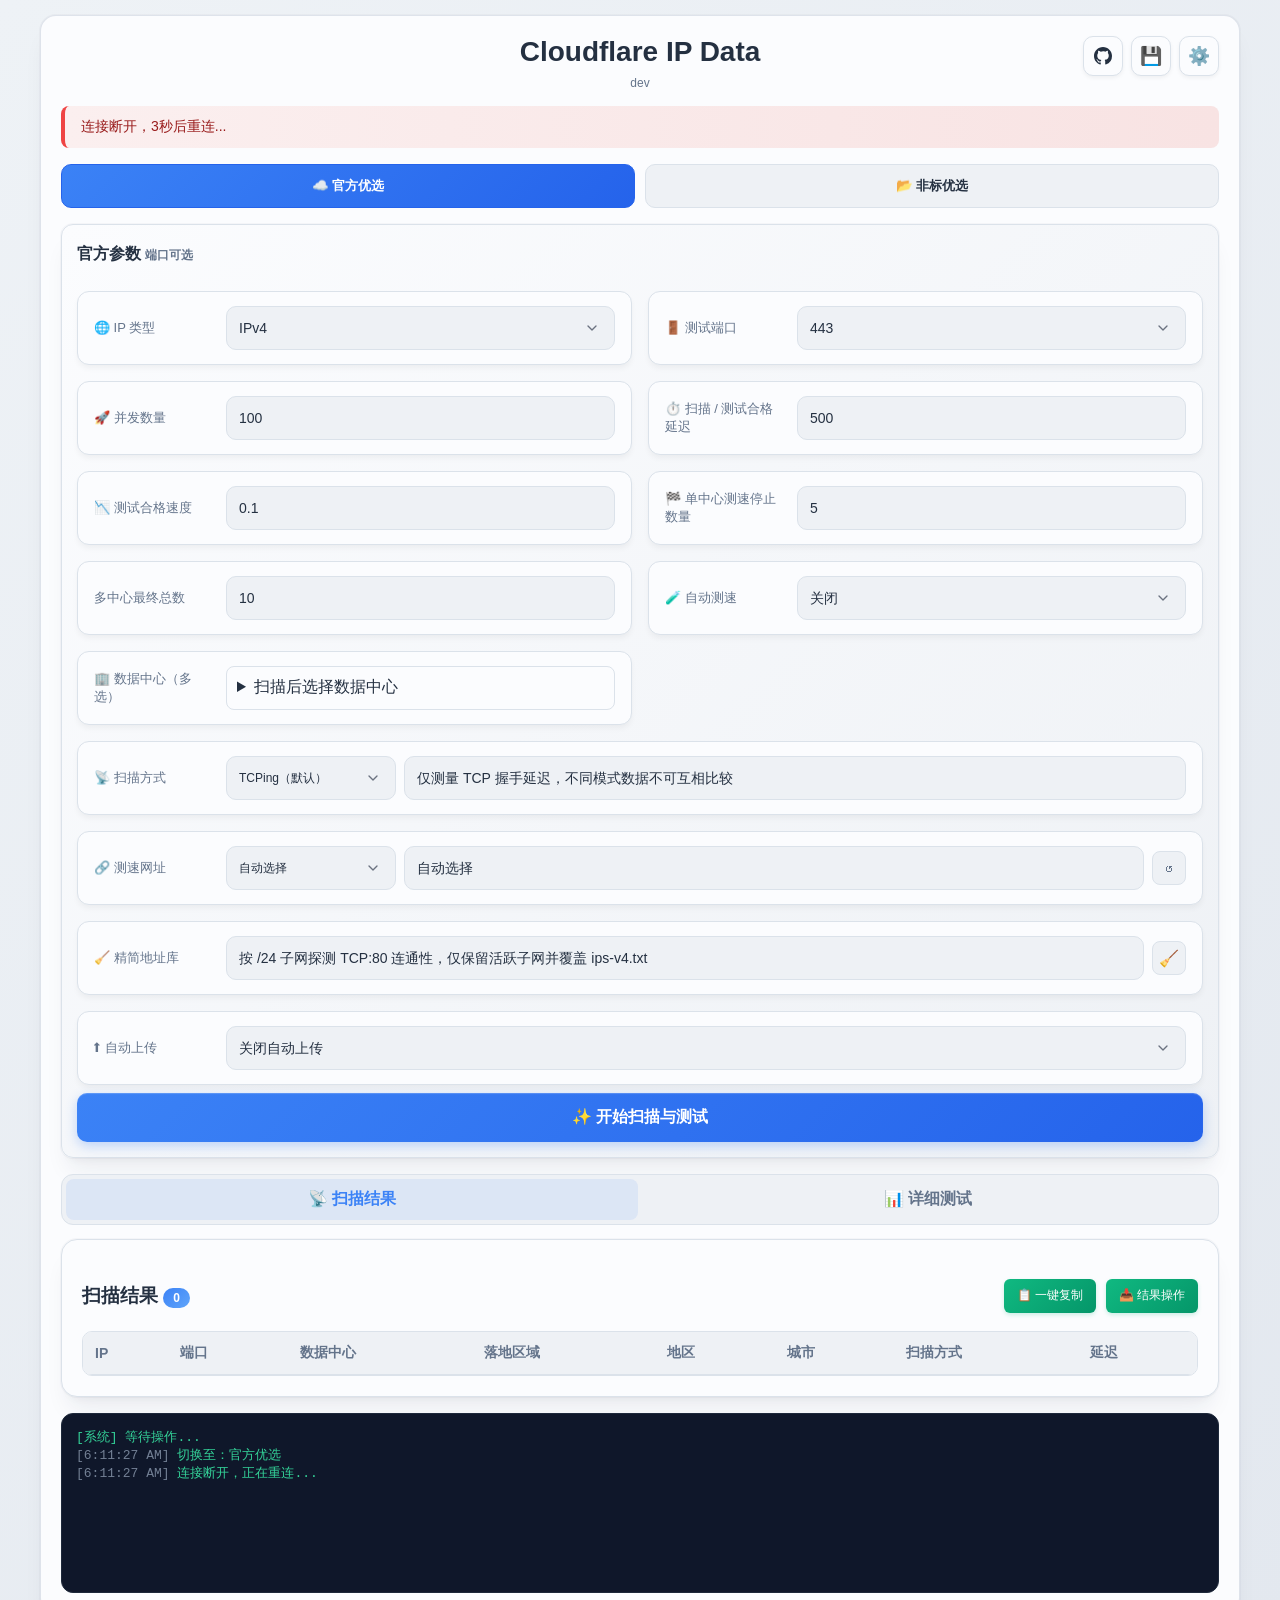
==== commit 3554c580: "feat: clarify Huawei DNS setup and remove duplicate entry" ====
--- a/combined_refactor/index.html
+++ b/combined_refactor/index.html
@@ -1175,6 +1175,68 @@
             grid-column: 1 / -1;
         }
 
+        .huawei-section {
+            display: grid;
+            grid-template-columns: repeat(2, minmax(0, 1fr));
+            gap: 12px;
+            padding: 16px;
+            margin-bottom: 14px;
+            border: 1px solid var(--border-color);
+            border-radius: 12px;
+            background: linear-gradient(135deg, var(--card-bg), var(--bg-color));
+        }
+
+        .huawei-section > h4,
+        .huawei-section > .section-intro,
+        .huawei-section > .full {
+            grid-column: 1 / -1;
+        }
+
+        .huawei-section h4 {
+            margin: 0;
+            color: var(--text-main);
+            font-size: 15px;
+        }
+
+        .huawei-section .section-intro,
+        .huawei-help p,
+        .huawei-help li {
+            margin: 0;
+            color: var(--text-secondary);
+            font-size: 12px;
+            line-height: 1.65;
+        }
+
+        .huawei-help {
+            padding: 10px 12px;
+            border: 1px solid var(--border-color);
+            border-radius: 10px;
+            background: var(--card-bg);
+            overflow-wrap: anywhere;
+        }
+
+        .huawei-help summary {
+            color: var(--primary-color);
+            cursor: pointer;
+            font-size: 12px;
+            font-weight: 700;
+        }
+
+        .huawei-help a {
+            color: var(--primary-color);
+        }
+
+        .huawei-field-help {
+            color: var(--primary-color);
+            font-size: 11px;
+            text-decoration: none;
+        }
+
+        .huawei-help ul {
+            margin: 8px 0;
+            padding-left: 20px;
+        }
+
         .modal-field label {
             font-size: 12px;
             color: var(--text-secondary);
@@ -1434,6 +1496,16 @@
 
             .modal-grid {
                 grid-template-columns: 1fr;
+            }
+
+            .huawei-section {
+                grid-template-columns: 1fr;
+                padding: 14px 12px;
+            }
+
+            .huawei-section > * {
+                min-width: 0;
+                grid-column: 1 !important;
             }
 
             .result-modal {
@@ -1713,9 +1785,6 @@
             </div>
             <div class="settings-title">本地缓存</div>
             <button class="danger-btn" onclick="resetAllConfig()">恢复全部默认配置</button>
-            <div class="settings-title" style="margin-top:12px;">多中心结果发布</div>
-            <button class="menu-btn" onclick="openHuaweiPanel()">华为云 DNS 配置与预览</button>
-
             <div class="settings-title" style="margin-top:12px;">🌐 管理面代理</div>
             <div class="upload-status" id="proxyStatusText">未启用（可用系统环境变量代理）</div>
             <div id="proxySourceText" style="font-size:11px;color:var(--text-secondary);margin-top:2px;"></div>
@@ -2359,29 +2428,45 @@
                 <button class="modal-close" onclick="closeHuaweiPanel()" aria-label="关闭华为云 DNS 面板">×</button>
             </div>
             <div class="modal-body">
-                <div class="modal-grid">
-                    <div class="modal-field full">
-                        <p style="color:var(--text-secondary);font-size:13px;">仅同源本机访问或已登录的远程 Web 可用。连接测试只读取公网域名；只修改明确选定的现有 A/AAAA 记录，不创建、删除或清空记录。AK/SK 不进入浏览器保存配置、导出文件或日志。</p>
-                        <div class="upload-status" id="huaweiConfigStatus" role="status" aria-live="polite">尚未加载服务配置</div>
-                    </div>
-                    <div class="modal-field"><label for="huaweiAK">Access Key (AK)</label><input id="huaweiAK" type="password" autocomplete="off" placeholder="留空保留后端已有 AK"></div>
-                    <div class="modal-field"><label for="huaweiSK">Secret Key (SK)</label><input id="huaweiSK" type="password" autocomplete="new-password" placeholder="留空保留后端已有 SK"></div>
-                    <div class="modal-field"><label for="huaweiRegion">DNS 服务区域 / 固定 HTTPS 端点</label><select id="huaweiRegion"><option value="cn-north-4">cn-north-4</option></select></div>
-                    <div class="modal-field"><label for="huaweiProjectID">所选区域的 Project ID（必填）</label><input id="huaweiProjectID" type="text" autocomplete="off" maxlength="32" placeholder="32 位十六进制项目 ID"></div>
-                    <div class="modal-field full">
-                        <p style="font-size:12px;color:var(--text-secondary);">使用 DNS 官方 BasicCredentials。项目 ID 可从华为云「我的凭证 / API 凭证」获取，需与区域对应；不自动访问 IAM，不接受自定义签名地址。</p>
-                        <p style="font-size:12px;color:var(--text-secondary);">「应用配置（仅内存）」不覆盖已保存文件；「保存加密配置」同时应用并加密保存 AK、SK、区域与 Project ID。Windows 使用当前用户 DPAPI，文件不可直接供其他用户或机器使用；其他平台仅支持内存应用，不新写明文文件。重启恢复上次保存的配置。</p>
-                    </div>
-                    <div class="modal-field full"><div class="modal-actions"><button class="action-btn" id="huaweiApply" onclick="saveHuaweiConfig()">应用配置（仅内存）</button><button class="action-btn export-btn" id="huaweiSaveEncrypted" onclick="saveHuaweiConfig(true)" disabled>保存加密配置</button><button class="action-btn" onclick="loadHuaweiConfig()">读取当前后端配置</button><button class="action-btn" onclick="discoverHuaweiZones(true)">测试连接（只读）</button><button class="action-btn" onclick="discoverHuaweiZones(false)">发现公网域名</button></div><div class="upload-status" id="huaweiSaveStatus" role="status" aria-live="polite">应用与保存均不访问云端，也不更新 DNS</div></div>
-                    <div class="modal-field"><label for="huaweiZone">公网域名</label><select id="huaweiZone" onchange="discoverHuaweiRecords()"><option value="">先测试连接或发现域名</option></select></div>
-                    <div class="modal-field"><label for="huaweiRecord">现有 A / AAAA 记录集</label><select id="huaweiRecord" onchange="selectHuaweiRecord()"><option value="">先选择域名</option></select></div>
+                <section class="huawei-section" id="huaweiConnectionSection" aria-labelledby="huaweiConnectionTitle">
+                    <h4 id="huaweiConnectionTitle">1. 连接与凭证</h4>
+                    <p class="section-intro">先应用或读取配置，再进行只读连接。AK/SK 不进入浏览器保存配置、导出文件或日志。</p>
+                    <div class="modal-field full"><div class="upload-status" id="huaweiConfigStatus" role="status" aria-live="polite">尚未读取配置状态</div></div>
+                    <div class="modal-field"><label for="huaweiAK">Access Key (AK)</label><input id="huaweiAK" type="password" autocomplete="off" placeholder="留空保留后端已有 AK"><a class="huawei-field-help" href="https://support.huaweicloud.com/usermanual-ca/ca_05_0006.html" target="_blank" rel="noopener noreferrer">官方指南：手动创建 AK/SK</a></div>
+                    <div class="modal-field"><label for="huaweiSK">Secret Key (SK)</label><input id="huaweiSK" type="password" autocomplete="new-password" placeholder="留空保留后端已有 SK"><a class="huawei-field-help" href="https://support.huaweicloud.com/usermanual-ca/ca_05_0006.html" target="_blank" rel="noopener noreferrer">官方指南：SK 仅创建时下载</a></div>
+                    <div class="modal-field"><label for="huaweiRegion">DNS 服务区域</label><select id="huaweiRegion"><option value="cn-north-4">cn-north-4</option></select><a class="huawei-field-help" href="https://developer.huaweicloud.com/endpoint" target="_blank" rel="noopener noreferrer">官方区域与终端节点</a></div>
+                    <div class="modal-field"><label for="huaweiProjectID">所选区域的 Project ID（必填）</label><input id="huaweiProjectID" type="text" autocomplete="off" maxlength="32" placeholder="32 位十六进制项目 ID"><a class="huawei-field-help" href="https://support.huaweicloud.com/usermanual-ca/ca_05_0006.html" target="_blank" rel="noopener noreferrer">官方指南：查看区域 Project ID</a></div>
+                    <div class="modal-field full"><div class="modal-actions"><button class="action-btn" id="huaweiApply" onclick="saveHuaweiConfig()">应用配置（仅内存）</button><button class="action-btn export-btn" id="huaweiSaveEncrypted" onclick="saveHuaweiConfig(true)" disabled>保存加密配置</button><button class="action-btn" onclick="loadHuaweiConfig()">读取当前后端配置</button></div><div class="upload-status" id="huaweiSaveStatus" role="status" aria-live="polite">应用与保存均不访问云端，也不更新 DNS</div></div>
+                    <details class="huawei-help full" id="huaweiHelp">
+                        <summary>凭证、路径、加密与旧文件迁移帮助</summary>
+                        <p>仅支持手动创建并填写 AK/SK；程序不会调用凭证检索 API。Project ID 必须与所选区域对应。DNS 使用 SDK 固定 HTTPS 服务端点，不接受自定义签名地址。</p>
+                        <ul>
+                            <li><a href="https://support.huaweicloud.com/usermanual-ca/ca_05_0006.html" target="_blank" rel="noopener noreferrer">官方凭证指南：创建 AK/SK、查看 Project ID</a></li>
+                            <li><a href="https://developer.huaweicloud.com/endpoint" target="_blank" rel="noopener noreferrer">官方区域与终端节点</a></li>
+                            <li><a href="https://console.huaweicloud.com/dns/?locale=zh-cn" target="_blank" rel="noopener noreferrer">华为云 DNS 控制台：公网域名与记录集</a></li>
+                        </ul>
+                        <p id="huaweiPrivatePath">当前私有文件位置：尚未读取</p>
+                        <p id="huaweiLegacyStatus">旧位置状态：尚未读取。迁移不会自动删除旧文件。</p>
+                        <div class="modal-actions"><button class="action-btn" id="huaweiLegacyMigrate" onclick="manageHuaweiLegacy('migrate')" disabled>确认迁移旧配置</button><button class="action-btn" id="huaweiLegacyCleanup" onclick="manageHuaweiLegacy('cleanup')" disabled>确认清理已迁移旧文件</button></div>
+                        <p>Windows 使用当前用户 DPAPI 加密，文件不能直接供其他用户或机器解密。迁移仅在新位置不存在且旧文件可验证时可用；清理必须在本进程成功迁移且新旧文件均未变化后另行确认。失败或不支持时保留旧来源。</p>
+                    </details>
+                </section>
+                <section class="huawei-section" id="huaweiTargetSection" aria-labelledby="huaweiTargetTitle">
+                    <h4 id="huaweiTargetTitle">2. DNS 目标</h4>
+                    <p class="section-intro">只读发现公网域名和现有 A/AAAA 记录集，不创建、删除或清空记录。</p>
+                    <div class="modal-field full"><div class="modal-actions"><button class="action-btn" onclick="discoverHuaweiZones(true)">测试连接（只读）</button><button class="action-btn" onclick="discoverHuaweiZones(false)">发现公网域名</button></div><div class="upload-status" id="huaweiDiscoveryStatus" role="status" aria-live="polite">尚未进行只读发现</div></div>
+                    <div class="modal-field"><label for="huaweiZone">公网域名</label><select id="huaweiZone" onchange="discoverHuaweiRecords()"><option value="">先测试连接或发现域名</option></select><a class="huawei-field-help" href="https://console.huaweicloud.com/dns/?locale=zh-cn" target="_blank" rel="noopener noreferrer">DNS 控制台：管理公网域名</a></div>
+                    <div class="modal-field"><label for="huaweiRecord">现有 A / AAAA 记录集</label><select id="huaweiRecord" onchange="selectHuaweiRecord()"><option value="">先选择域名</option></select><a class="huawei-field-help" href="https://console.huaweicloud.com/dns/?locale=zh-cn" target="_blank" rel="noopener noreferrer">DNS 控制台：管理记录集</a></div>
                     <div class="modal-field full"><label>目标身份、线路和 TTL</label><pre class="result-preview" id="huaweiTarget">尚未选择记录集</pre></div>
-                    <div class="modal-field full"><label>服务端最终排名结果 · 旧 / 新 IP 预览</label><pre class="result-preview" id="huaweiPreview">完成多中心测试后预览；无对应地址族时保留原记录</pre></div>
-                    <div class="modal-field full"><label class="inline-check"><input id="huaweiAuto" type="checkbox" onchange="saveWebPublishOptions()"> 下次多中心测试完成后自动更新此记录集</label><p style="font-size:12px;color:var(--text-secondary);">每个批次最多自动尝试一次；失败、取消、未完成、空结果保持旧记录。重连不会重放写入；如云端超时请先重新读取记录，再决定是否重试。</p></div>
-                    <div class="modal-field full"><div class="upload-status" id="huaweiDNSStatus" role="status" aria-live="polite">等待操作</div></div>
-                </div>
+                </section>
+                <section class="huawei-section" id="huaweiUpdateSection" aria-labelledby="huaweiUpdateTitle">
+                    <h4 id="huaweiUpdateTitle">3. 预览与更新</h4>
+                    <p class="section-intro">预览使用服务端已完成批次的最终排名快照；浏览器不提交自选 IP。只有再次明确确认才更新所选记录值。</p>
+                    <div class="modal-field full"><label>服务端最终排名快照 · 旧 / 新 IP</label><pre class="result-preview" id="huaweiPreview">完成多中心测试后预览；无对应地址族时保留原记录</pre></div>
+                    <div class="modal-field full"><label class="inline-check"><input id="huaweiAuto" type="checkbox" onchange="saveWebPublishOptions()"> 下次多中心测试完成后自动更新此记录集</label><p class="section-intro">这是显式选择：每批最多自动尝试一次；失败、取消、未完成、空结果保持旧记录，重连不重放写入。</p></div>
+                    <div class="modal-field full"><div class="modal-actions footer"><button class="action-btn" onclick="previewHuaweiDNS()">预览完成批次</button><button class="action-btn export-btn" id="huaweiConfirm" onclick="confirmHuaweiDNS()" disabled>确认更新 DNS</button></div><div class="upload-status" id="huaweiDNSStatus" role="status" aria-live="polite">尚未预览或更新</div></div>
+                </section>
             </div>
-            <div class="modal-actions footer"><button class="action-btn" onclick="previewHuaweiDNS()">预览完成批次</button><button class="action-btn export-btn" id="huaweiConfirm" onclick="confirmHuaweiDNS()" disabled>确认更新 DNS</button></div>
         </div>
     </div>
 
@@ -2571,6 +2656,7 @@
         let webBatchDerivedResults = false;
         let huaweiPreviewToken = '';
         let huaweiPreviewBatchID = 0;
+        let huaweiUpdatePending = false;
         let testedDCs = new Set();
         let currentTestingDC = '';
         let scanResultsCount = 0;
@@ -3494,6 +3580,7 @@
                 resetLoadedPublishOptions();
                 resultHuaweiLoading = false;
                 completedWebBatch = null;
+                handleHuaweiDisconnectFeedback();
                 clearHuaweiPreview();
                 clearStopWatchdog();
                 resetCurrentSpeedButton();
@@ -6729,6 +6816,14 @@
             document.getElementById('huaweiPreview').textContent = '需要完成同一会话的多中心测试，再生成新的服务端预览';
         }
 
+        function handleHuaweiDisconnectFeedback() {
+            if (!huaweiUpdatePending) return;
+            huaweiUpdatePending = false;
+            const status = document.getElementById('huaweiDNSStatus');
+            status.textContent = '连接在更新结果返回前断开，云端结果未知。请先只读检查云端记录；如需重试，须重新完成当前会话批次并生成新预览';
+            status.className = 'upload-status error';
+        }
+
         function loadHuaweiConfig() {
             resultHuaweiLoading = wsSend({ type: 'huawei_config_get', data: {} }) === true;
             if (!resultHuaweiLoading) document.getElementById('huaweiConfigStatus').textContent = '连接未就绪；重连后返回并重试，或重读后端配置';
@@ -6758,33 +6853,84 @@
 
         function discoverHuaweiZones(testOnly) {
             clearHuaweiPreview();
-            document.getElementById('huaweiDNSStatus').textContent = '正在只读连接华为云 DNS…';
-            wsSend({ type: testOnly ? 'huawei_test' : 'huawei_zones', data: {} });
+            const status = document.getElementById('huaweiDiscoveryStatus');
+            if (!wsSend({ type: testOnly ? 'huawei_test' : 'huawei_zones', data: {} })) {
+                status.textContent = '连接未就绪；只读发现未发送，请重连后重试';
+                status.className = 'upload-status error';
+                return;
+            }
+            status.textContent = '正在只读连接华为云 DNS…';
+            status.className = 'upload-status';
         }
 
         function discoverHuaweiRecords() {
             clearHuaweiPreview();
+            const status = document.getElementById('huaweiDiscoveryStatus');
+            if (!wsSend({ type: 'huawei_records', data: { zoneId: document.getElementById('huaweiZone').value } })) {
+                status.textContent = '连接未就绪；记录集读取未发送，请重连后重试';
+                status.className = 'upload-status error';
+                return;
+            }
             document.getElementById('huaweiRecord').innerHTML = '<option value="">正在读取现有记录集…</option>';
-            wsSend({ type: 'huawei_records', data: { zoneId: document.getElementById('huaweiZone').value } });
+            status.textContent = '正在读取现有 A/AAAA 记录集…';
+            status.className = 'upload-status';
         }
 
         function selectHuaweiRecord() {
             clearHuaweiPreview();
-            wsSend({ type: 'huawei_select', data: { zoneId: document.getElementById('huaweiZone').value, recordId: document.getElementById('huaweiRecord').value } });
+            const status = document.getElementById('huaweiDiscoveryStatus');
+            if (!wsSend({ type: 'huawei_select', data: { zoneId: document.getElementById('huaweiZone').value, recordId: document.getElementById('huaweiRecord').value } })) {
+                status.textContent = '连接未就绪；目标选择未发送，请重连后重试';
+                status.className = 'upload-status error';
+                return;
+            }
+            status.textContent = '正在读取所选目标详情…';
+            status.className = 'upload-status';
         }
 
         function previewHuaweiDNS() {
             if (!completedWebBatch?.results?.length) return showNoticeCard('先完成多中心测试；失败、取消或空结果不能发布');
             document.getElementById('huaweiConfirm').disabled = true;
-            wsSend({ type: 'huawei_preview', data: { batchId: completedWebBatch.id } });
+            const status = document.getElementById('huaweiDNSStatus');
+            if (!wsSend({ type: 'huawei_preview', data: { batchId: completedWebBatch.id } })) {
+                status.textContent = '连接未就绪；预览未发送，请重连后重试';
+                status.className = 'upload-status error';
+                return;
+            }
+            status.textContent = '正在生成服务端完成批次预览…';
+            status.className = 'upload-status';
         }
 
         function confirmHuaweiDNS() {
             if (!completedWebBatch || !huaweiPreviewToken || completedWebBatch.id !== huaweiPreviewBatchID) return showNoticeCard('预览已失效，请重新预览');
             if (!confirm('确认仅更新预览中的现有 DNS 记录值？TTL、线路、权重等保持不变。')) return;
-            wsSend({ type: 'huawei_update', data: { batchId: huaweiPreviewBatchID, token: huaweiPreviewToken, confirmed: true } });
+            const status = document.getElementById('huaweiDNSStatus');
+            if (!wsSend({ type: 'huawei_update', data: { batchId: huaweiPreviewBatchID, token: huaweiPreviewToken, confirmed: true } })) {
+                status.textContent = '连接未就绪；确认更新未发送。如已断开，重连后须重新完成当前会话批次并生成新预览';
+                status.className = 'upload-status error';
+                return;
+            }
+            huaweiUpdatePending = true;
             huaweiPreviewToken = '';
             document.getElementById('huaweiConfirm').disabled = true;
+            status.textContent = '更新请求已发送，等待服务端结果…';
+            status.className = 'upload-status';
+        }
+
+        function manageHuaweiLegacy(kind) {
+            const action = kind === 'cleanup' ? 'huawei_legacy_cleanup' : 'huawei_legacy_migrate';
+            const message = kind === 'cleanup'
+                ? '确认删除已成功迁移且验证未变化的旧配置文件？新加密文件会保留。'
+                : '确认将旧位置配置迁移到显示的新位置？迁移不会删除旧文件，也不会访问云端或更新 DNS。';
+            if (!confirm(message)) return;
+            const status = document.getElementById('huaweiSaveStatus');
+            if (!wsSend({ type: action, data: { confirmed: true } })) {
+                status.textContent = '连接未就绪；旧配置操作未发送，请重连后重试';
+                status.className = 'upload-status error';
+                return;
+            }
+            status.textContent = kind === 'cleanup' ? '正在验证并清理旧文件…' : '正在验证并迁移旧配置…';
+            status.className = 'upload-status';
         }
 
         function selectedGitHubSettings() {
@@ -6815,6 +6961,7 @@
         function handleHuaweiMessage(msg) {
             if (msg.type === 'web_publish_status') {
                 const p = msg.data;
+                if (p.destination === 'dns' && ['updated', 'skipped', 'failed', 'denied'].includes(p.status)) huaweiUpdatePending = false;
                 const id = p.destination === 'dns' ? 'huaweiDNSStatus' : 'githubUploadStatus';
                 const el = document.getElementById(id);
                 el.textContent = `批次 ${p.batchId} · ${p.status}: ${p.message}`;
@@ -6822,7 +6969,7 @@
                 return true;
             }
             if (msg.type === 'huawei_error') {
-                if (msg.data.action === 'huawei_config_set') {
+                if (['huawei_config_set', 'huawei_legacy_migrate', 'huawei_legacy_cleanup'].includes(msg.data.action)) {
                     const status = document.getElementById('huaweiSaveStatus');
                     status.textContent = msg.data.message || '配置应用或加密保存失败；保留上次有效配置和文件';
                     status.className = 'upload-status error';
@@ -6830,8 +6977,18 @@
                 }
                 if (msg.data.action === 'huawei_config_get') {
                     resultHuaweiLoading = false;
-                    document.getElementById('huaweiConfigStatus').textContent = msg.data.message || '读取配置失败；请返回重试或重读后端配置';
+                    const configStatus = document.getElementById('huaweiConfigStatus');
+                    configStatus.textContent = msg.data.message || '读取配置失败；请返回重试或重读后端配置';
+                    configStatus.className = 'upload-status error';
+                    return true;
                 }
+                if (['huawei_test', 'huawei_zones', 'huawei_records', 'huawei_select'].includes(msg.data.action)) {
+                    const discoveryStatus = document.getElementById('huaweiDiscoveryStatus');
+                    discoveryStatus.textContent = msg.data.message || '只读发现失败';
+                    discoveryStatus.className = 'upload-status error';
+                    return true;
+                }
+                if (msg.data.action === 'huawei_update') huaweiUpdatePending = false;
                 document.getElementById('huaweiDNSStatus').textContent = msg.data.message || '华为云请求失败';
                 document.getElementById('huaweiDNSStatus').className = 'upload-status error';
                 document.getElementById('huaweiConfirm').disabled = true;
@@ -6846,7 +7003,7 @@
             const { action, data } = msg.data;
             const status = document.getElementById('huaweiDNSStatus');
             status.className = 'upload-status';
-            if (action === 'huawei_config_get' || action === 'huawei_config_set') {
+            if (['huawei_config_get', 'huawei_config_set', 'huawei_legacy_migrate', 'huawei_legacy_cleanup'].includes(action)) {
                 if (action === 'huawei_config_get') {
                     resultHuaweiLoading = false;
                     resultHuaweiLoaded = true;
@@ -6856,10 +7013,19 @@
                 document.getElementById('huaweiProjectID').value = data.projectId || '';
                 document.getElementById('huaweiSaveEncrypted').disabled = data.encryptedSaveSupported !== true;
                 const fileStates = { absent: '无私有文件', encrypted: '私有文件存在（上次保存/加载验证为加密）', 'legacy-plaintext': '旧版明文文件（上次加载验证，未加密）', invalid: '上次加载验证失败；私有文件无效，未加载', unavailable: '私有文件不可读取', unverified: '私有文件未验证' };
-                document.getElementById('huaweiConfigStatus').textContent = `${data.maskedAK || '未配置 AK'} · SK ${data.hasSecret ? '已配置' : '未配置'} · ${data.persisted ? '当前配置与上次加密保存一致' : '当前配置仅内存或来自旧文件（未匹配上次加密保存）'} · ${fileStates[data.privateFileStatus] || '私有文件状态未知'} · ${data.encryptedSaveSupported ? '支持 Windows 当前用户 DPAPI 加密保存' : '当前后端不支持加密保存'} · 路径：${data.privatePath || '不可用'}；AK/SK 留空保留，掩码不回填输入框`;
-                document.getElementById('huaweiSaveStatus').textContent = action === 'huawei_config_set' ? (data.persisted ? '配置已应用；与上次加密保存一致；未访问云端' : '配置已应用到内存；未覆盖私有文件或访问云端') : '已读取当前后端配置；未访问云端';
+                const legacyStates = { available: '发现可迁移旧文件', absent: '旧文件不存在', unavailable: '旧文件不可读取或路径不可用' };
+                document.getElementById('huaweiConfigStatus').textContent = `${data.maskedAK || '未配置 AK'} · SK ${data.hasSecret ? '已配置' : '未配置'} · ${data.persisted ? '当前配置与上次加密保存一致' : '当前配置仅内存或来自旧文件（未匹配上次加密保存）'} · ${fileStates[data.privateFileStatus] || '私有文件状态未知'} · ${data.encryptedSaveSupported ? '支持 Windows 当前用户 DPAPI 加密保存' : '当前后端不支持加密保存'}；AK/SK 留空保留`;
+                document.getElementById('huaweiPrivatePath').textContent = `当前私有文件位置：${data.privatePath || '不可用'}`;
+                document.getElementById('huaweiLegacyStatus').textContent = `旧位置：${data.legacyPrivatePath || '不可用'} · ${legacyStates[data.legacyFileStatus] || '状态未知'}。迁移不会自动删除旧文件；清理需成功迁移后再次确认。`;
+                document.getElementById('huaweiLegacyMigrate').disabled = data.legacyMigrationSupported !== true;
+                document.getElementById('huaweiLegacyCleanup').disabled = data.legacyCleanupReady !== true;
+                document.getElementById('huaweiSaveStatus').textContent = action === 'huawei_config_set'
+                    ? (data.persisted ? '配置已应用；与上次加密保存一致；未访问云端' : '配置已应用到内存；未覆盖私有文件或访问云端')
+                    : action === 'huawei_legacy_migrate' ? '旧配置迁移完成；旧来源保留，DNS 目标和预览已重置'
+                    : action === 'huawei_legacy_cleanup' ? '已清理经本进程验证未变化的旧文件；新加密文件保留'
+                    : '已读取当前后端配置；未访问云端';
                 document.getElementById('huaweiSaveStatus').className = 'upload-status';
-                if (action === 'huawei_config_set') {
+                if (action === 'huawei_config_set' || action === 'huawei_legacy_migrate') {
                     document.getElementById('huaweiAuto').checked = false;
                     document.getElementById('huaweiZone').innerHTML = '<option value="">重新发现公网域名</option>';
                     document.getElementById('huaweiRecord').innerHTML = '<option value="">重新选择现有记录</option>';
@@ -6868,18 +7034,25 @@
                 }
             } else if (action === 'huawei_test' || action === 'huawei_zones') {
                 document.getElementById('huaweiZone').innerHTML = '<option value="">选择公网域名</option>' + data.map(z => `<option value="${escapeHTML(z.id)}">${escapeHTML(z.name)}</option>`).join('');
-                status.textContent = `只读连接成功，发现 ${data.length} 个公网域名；未写入 DNS`;
+                const discoveryStatus = document.getElementById('huaweiDiscoveryStatus');
+                discoveryStatus.textContent = `只读连接成功，发现 ${data.length} 个公网域名；未写入 DNS`;
+                discoveryStatus.className = 'upload-status success';
             } else if (action === 'huawei_records') {
                 document.getElementById('huaweiRecord').innerHTML = '<option value="">选择现有 A/AAAA 记录</option>' + data.map(r => `<option value="${escapeHTML(r.id)}">${escapeHTML(r.name)} · ${escapeHTML(r.type)} · ${escapeHTML(r.line)}</option>`).join('');
-                status.textContent = `发现 ${data.length} 个可选现有 A/AAAA 记录集`;
+                const discoveryStatus = document.getElementById('huaweiDiscoveryStatus');
+                discoveryStatus.textContent = `发现 ${data.length} 个可选现有 A/AAAA 记录集`;
+                discoveryStatus.className = 'upload-status success';
             } else if (action === 'huawei_select') {
                 document.getElementById('huaweiTarget').textContent = `${data.name} · ${data.type}\nZone ID: ${data.zoneId}\nRecord ID: ${data.id}\nLine: ${data.line} · TTL: ${data.ttl}s\n当前: ${data.records.join(', ')}`;
-                status.textContent = '目标已明确选择；更新前请先预览';
+                const discoveryStatus = document.getElementById('huaweiDiscoveryStatus');
+                discoveryStatus.textContent = '目标已明确选择；更新前请先预览';
+                discoveryStatus.className = 'upload-status success';
             } else if (action === 'huawei_preview') {
                 huaweiPreviewToken = data.token;
                 huaweiPreviewBatchID = data.batchId;
                 document.getElementById('huaweiPreview').textContent = `批次 ${data.batchId} · ${data.target.name} · ${data.target.type} · ${data.target.line} · TTL ${data.target.ttl}s\n旧: ${data.old.join(', ')}\n新: ${data.new.join(', ') || '无匹配地址族，保持旧记录'}\n${data.changed ? '确认后仅修改 records；如目标或云端状态变化会拒绝' : '无变化 / 空结果，跳过更新'}`;
                 document.getElementById('huaweiConfirm').disabled = !data.changed;
+                status.textContent = data.changed ? '预览已生成；确认前不会更新 DNS' : '预览无变化；不会更新 DNS';
             } else if (action === 'web_publish_options') {
                 document.getElementById('huaweiAuto').checked = data.dns;
                 document.getElementById('githubAutoSelected').checked = data.github;
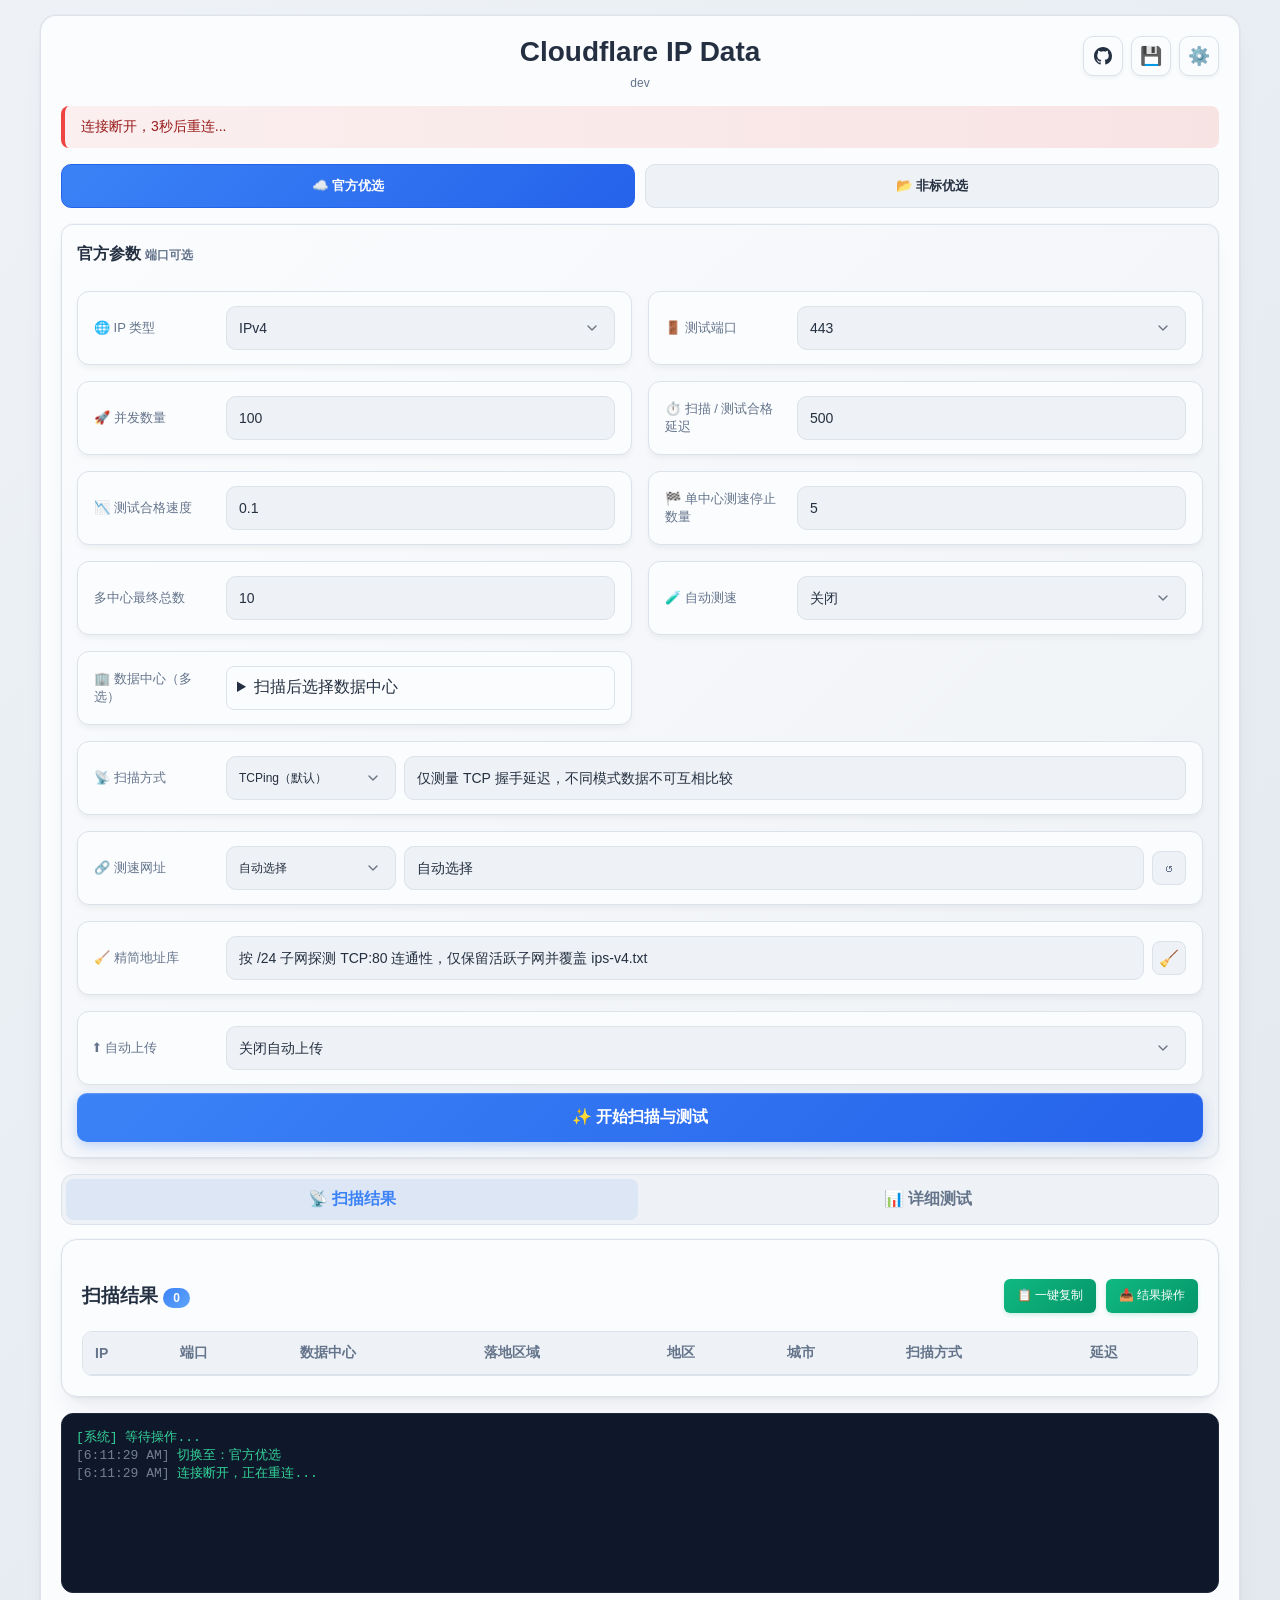
==== commit f652ecad: "feat: use portable encryption for Huawei and Web private storage" ====
--- a/combined_refactor/index.html
+++ b/combined_refactor/index.html
@@ -1820,7 +1820,7 @@
             <div id="webStateStatus" class="upload-status" role="status" aria-live="polite">尚未读取加密存储；当前仅内存使用</div>
             <details style="margin-top:8px;font-size:12px;">
                 <summary>旧浏览器数据迁移</summary>
-                <p>只在程序目录尚无 Web 保存数据时导入。导入不会启用自动上传或 DNS 更新。旧 token/密码密文与原访问地址绑定；地址改变时需重新输入。DPAPI 文件仅当前 Windows 用户可读，其他系统仅内存使用。</p>
+                <p>只在程序目录尚无 Web 保存数据时导入。导入不会启用自动上传或 DNS 更新。新保存使用 AES-256-GCM、随机 nonce 和固定程序密钥，可由本程序在支持平台间读取；固定密钥可被逆向提取，仅防止直接查看明文，不能防止逆向。旧 Windows DPAPI 文件仅原 Windows 用户可读，复制前须由该用户明确保存转换。旧 token/密码内层密文仍与原访问地址绑定；地址改变时需重新输入。</p>
                 <button class="menu-btn" onclick="importLegacyBrowserState()">明确导入此浏览器旧配置/账户</button>
                 <button class="danger-btn" id="webStateCleanup" onclick="confirmLegacyBrowserCleanup()" disabled>单独清理已成功导入且未变化的旧数据</button>
             </details>
@@ -2448,7 +2448,7 @@
                         <p id="huaweiPrivatePath">当前私有文件位置：尚未读取</p>
                         <p id="huaweiLegacyStatus">旧位置状态：尚未读取。迁移不会自动删除旧文件。</p>
                         <div class="modal-actions"><button class="action-btn" id="huaweiLegacyMigrate" onclick="manageHuaweiLegacy('migrate')" disabled>确认迁移旧配置</button><button class="action-btn" id="huaweiLegacyCleanup" onclick="manageHuaweiLegacy('cleanup')" disabled>确认清理已迁移旧文件</button></div>
-                        <p>Windows 使用当前用户 DPAPI 加密，文件不能直接供其他用户或机器解密。迁移仅在新位置不存在且旧文件可验证时可用；清理必须在本进程成功迁移且新旧文件均未变化后另行确认。失败或不支持时保留旧来源。</p>
+                        <p>新保存使用 AES-256-GCM、随机 nonce 和固定程序密钥，可由本程序在支持平台间读取；固定密钥可被逆向提取，仅防止直接查看明文，不能防止逆向。DPAPI 旧文件仅原 Windows 用户可读，请在该用户下点击“保存加密配置”转换后再复制。迁移仅在新位置不存在且旧文件可验证时可用；清理必须在本进程成功迁移且新旧文件均未变化后另行确认。失败或当前后端不支持时保留旧来源。</p>
                     </details>
                 </section>
                 <section class="huawei-section" id="huaweiTargetSection" aria-labelledby="huaweiTargetTitle">
@@ -3182,9 +3182,12 @@
                 applyConfigValues(response.sections.config);
                 resetLoadedPublishOptions();
                 webStateMemory.config = response.sections.config;
+                webStateMetadata = response.metadata;
                 webStateRevision = response.metadata.revision;
                 webStateDirty.delete('config');
-                setWebStateStatus('已明确加载加密配置；自动发布保持关闭');
+                setWebStateStatus(response.metadata.privateFileStatus === 'legacy-dpapi'
+                    ? '已明确加载旧版 Windows 当前用户 DPAPI 配置；请在原 Windows 用户下明确保存转换为应用加密格式后再复制'
+                    : '已明确加载应用加密配置；自动发布保持关闭');
             } catch (_) {
                 showNoticeCard('读取加密配置失败；当前输入未改变');
                 return;
@@ -3274,7 +3277,7 @@
                 unauthorized: '加密存储需要同源本机访问或有效登录',
                 invalid: '保存内容无效或过大', stale: '保存版本已变化；请重新读取后明确重试，当前输入保留',
                 exists: '程序目录已有 Web 保存数据，不能用旧浏览器数据覆盖',
-                unavailable: '加密存储不可用（仅 Windows 当前用户支持）；当前仍可内存使用',
+                unavailable: '当前后端加密存储不可用；当前仍可内存使用',
                 save_failed: '加密文件保存失败；原有数据保留',
             };
             return new Error(messages[code] || '加密存储请求失败；当前仍可内存使用');
@@ -3332,7 +3335,7 @@
                 const cleanup = document.getElementById('webStateCleanup');
                 if (cleanup) cleanup.disabled = true;
                 delete webStateMetadata.saveError;
-                setWebStateStatus(webStateDirty.size ? '已加密保存提交内容；后续修改尚未保存' : '已加密保存到程序目录');
+                setWebStateStatus(webStateDirty.size ? '已使用应用加密保存提交内容；后续修改尚未保存' : '已使用可跨支持平台读取的应用加密保存到程序目录');
                 return response;
             });
             webStateQueue = operation;
@@ -3359,7 +3362,11 @@
             renderEdgetunnelAccounts();
             resetLoadedPublishOptions();
             autoLoadConfig();
-            setWebStateStatus(webStateDirty.size ? '已读取加密数据；未保存修改保留在内存' : (webStateMetadata.encryptedSaveSupported ? '已读取加密存储；自动发布保持关闭' : '当前平台不支持加密保存；仅内存使用'));
+            if (webStateMetadata.privateFileStatus === 'legacy-dpapi') {
+                setWebStateStatus(`已读取旧版 Windows 当前用户 DPAPI 文件${webStateDirty.size ? '；未保存修改仍在内存' : ''}；请在原 Windows 用户下明确保存转换为应用加密格式后再复制`);
+            } else {
+                setWebStateStatus(webStateDirty.size ? '已读取应用加密数据；未保存修改保留在内存' : (webStateMetadata.encryptedSaveSupported ? '已读取应用加密存储；自动发布保持关闭' : '当前后端不支持加密保存；仅内存使用'));
+            }
         }
 
         function resetLoadedPublishOptions() {
@@ -7012,9 +7019,12 @@
                 document.getElementById('huaweiRegion').value = data.region || 'cn-north-4';
                 document.getElementById('huaweiProjectID').value = data.projectId || '';
                 document.getElementById('huaweiSaveEncrypted').disabled = data.encryptedSaveSupported !== true;
-                const fileStates = { absent: '无私有文件', encrypted: '私有文件存在（上次保存/加载验证为加密）', 'legacy-plaintext': '旧版明文文件（上次加载验证，未加密）', invalid: '上次加载验证失败；私有文件无效，未加载', unavailable: '私有文件不可读取', unverified: '私有文件未验证' };
+                const fileStates = { absent: '无私有文件', encrypted: '应用加密私有文件（上次保存/加载验证）', 'legacy-dpapi': '旧版 Windows 当前用户 DPAPI 文件（已读取；请明确保存转换后再复制）', 'legacy-plaintext': '旧版明文文件（上次加载验证，未加密）', invalid: '上次加载验证失败；私有文件无效，未加载', unavailable: '私有文件不可读取', unverified: '私有文件未验证' };
                 const legacyStates = { available: '发现可迁移旧文件', absent: '旧文件不存在', unavailable: '旧文件不可读取或路径不可用' };
-                document.getElementById('huaweiConfigStatus').textContent = `${data.maskedAK || '未配置 AK'} · SK ${data.hasSecret ? '已配置' : '未配置'} · ${data.persisted ? '当前配置与上次加密保存一致' : '当前配置仅内存或来自旧文件（未匹配上次加密保存）'} · ${fileStates[data.privateFileStatus] || '私有文件状态未知'} · ${data.encryptedSaveSupported ? '支持 Windows 当前用户 DPAPI 加密保存' : '当前后端不支持加密保存'}；AK/SK 留空保留`;
+                const persistedState = data.privateFileStatus === 'legacy-dpapi' && data.persisted
+                    ? '当前配置与已读取旧版 DPAPI 文件一致'
+                    : (data.persisted ? '当前配置与上次加密保存一致' : '当前配置仅内存或来自旧文件（未匹配上次加密保存）');
+                document.getElementById('huaweiConfigStatus').textContent = `${data.maskedAK || '未配置 AK'} · SK ${data.hasSecret ? '已配置' : '未配置'} · ${persistedState} · ${fileStates[data.privateFileStatus] || '私有文件状态未知'} · ${data.encryptedSaveSupported ? '支持可跨支持平台读取的应用加密保存' : '当前后端不支持加密保存'}；AK/SK 留空保留`;
                 document.getElementById('huaweiPrivatePath').textContent = `当前私有文件位置：${data.privatePath || '不可用'}`;
                 document.getElementById('huaweiLegacyStatus').textContent = `旧位置：${data.legacyPrivatePath || '不可用'} · ${legacyStates[data.legacyFileStatus] || '状态未知'}。迁移不会自动删除旧文件；清理需成功迁移后再次确认。`;
                 document.getElementById('huaweiLegacyMigrate').disabled = data.legacyMigrationSupported !== true;
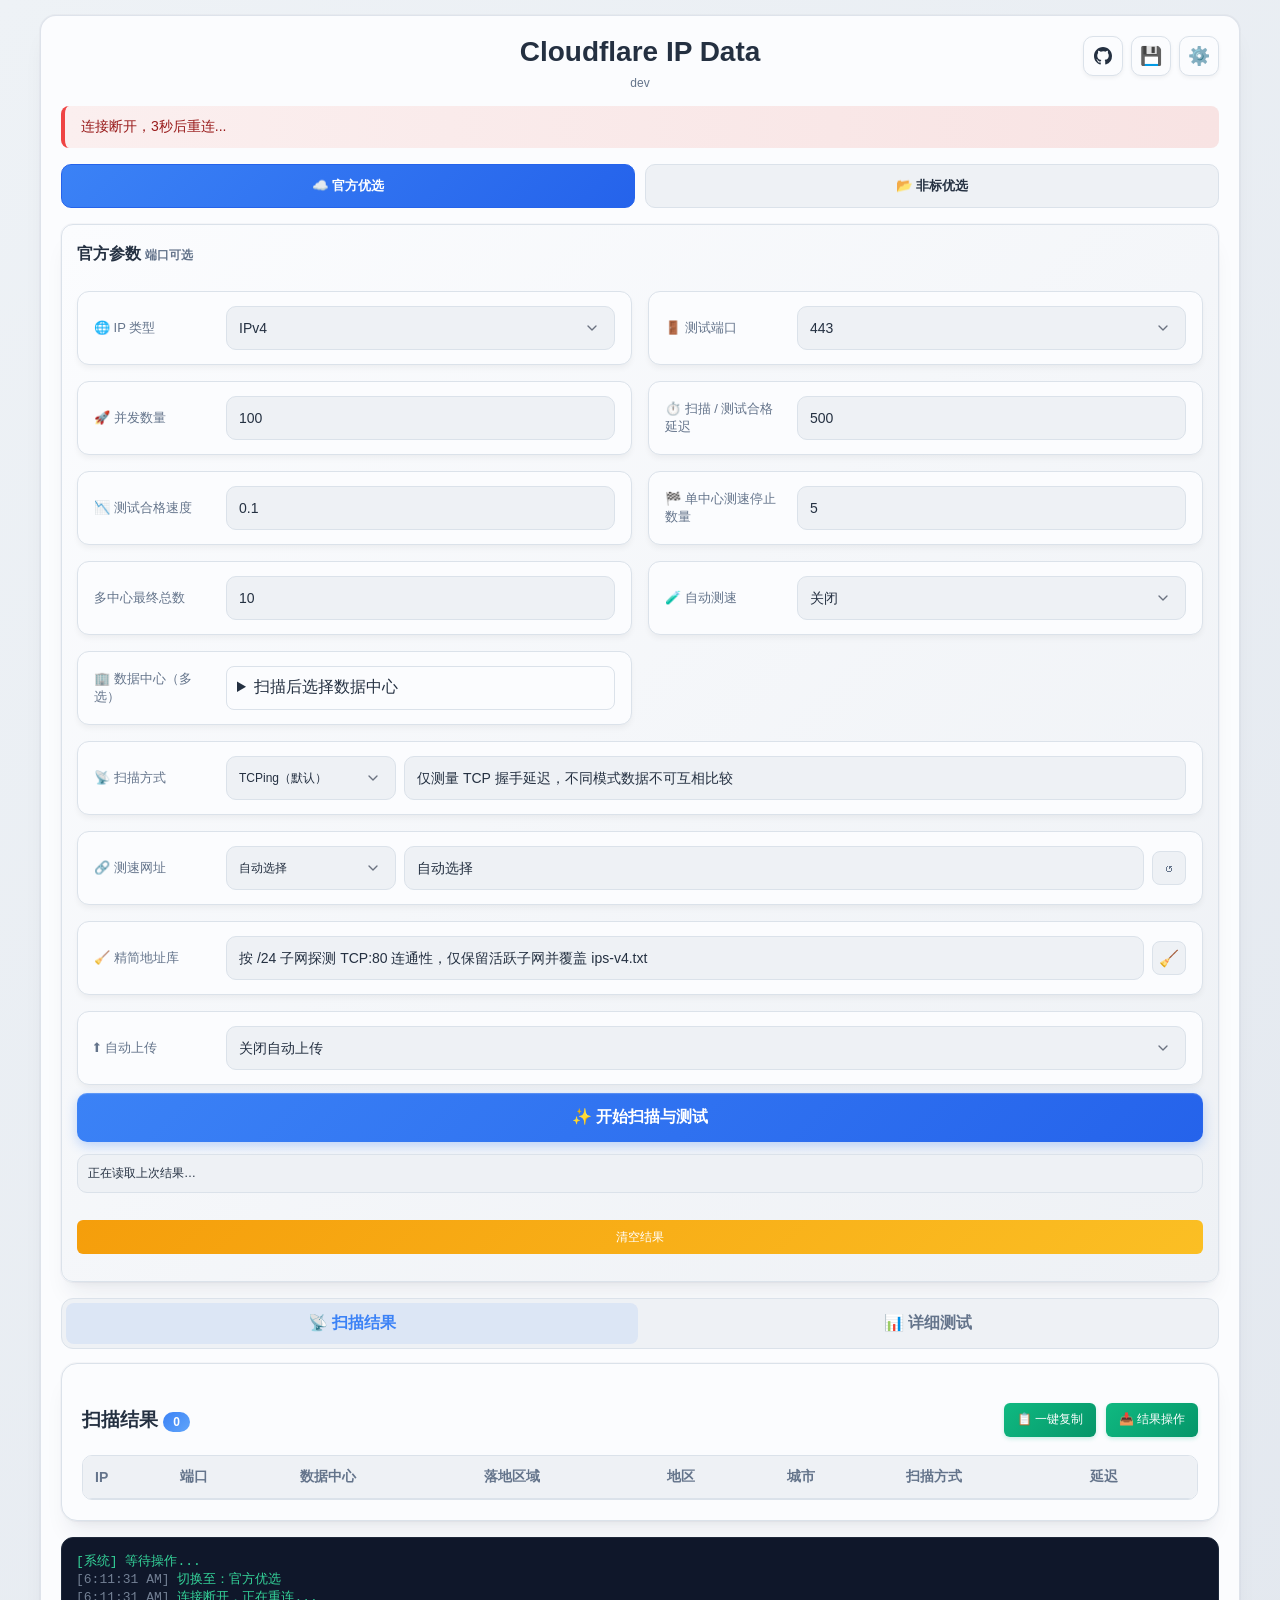
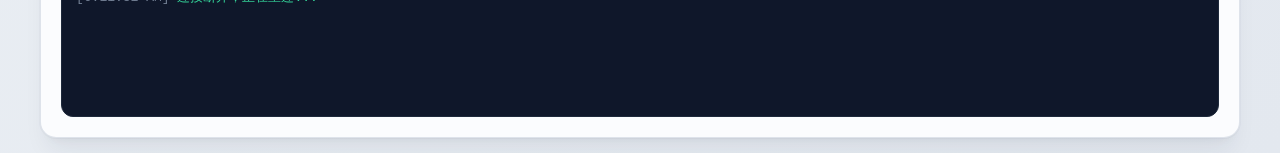
==== commit 46b05965: "feat: retain scan results and add manual detail testing and DNS updates Keep the original UI while r" ====
--- a/combined_refactor/index.html
+++ b/combined_refactor/index.html
@@ -1744,6 +1744,32 @@
 
         *:focus {
             outline: none;
+        }
+        body.provider-page-open > .container { display: none; }
+        .modal-mask.provider-page.active {
+            position: relative;
+            inset: auto;
+            display: block;
+            padding: 0;
+            background: transparent;
+            backdrop-filter: none;
+        }
+        .provider-page > .result-modal {
+            width: 100%;
+            max-width: 1100px;
+            max-height: none;
+            margin: 0 auto;
+        }
+        .provider-page .modal-body { max-height: none; overflow: visible; }
+        .provider-page .modal-grid > * { min-width: 0; }
+        .provider-page .result-preview { overflow-wrap: anywhere; white-space: pre-wrap; }
+        #huaweiPreview, #huaweiSelection, #huaweiTarget { user-select: text; -webkit-user-select: text; }
+        .provider-page .modal-head h3 { min-width: 0; }
+        .retained-toolbar { display: flex; align-items: center; gap: 12px; flex-wrap: wrap; margin: 12px 0; }
+        #retainedStatus { flex: 1; min-width: 160px; margin: 0; overflow-wrap: anywhere; }
+        @media (max-width: 600px) {
+            .provider-page .modal-head { flex-wrap: wrap; }
+            .provider-page .modal-head h3 { font-size: 18px; }
         }
     </style>
     <script>
@@ -2078,6 +2104,10 @@
 
             <button id="btnStart" class="btn" onclick="startTask()"><span id="btnStartSpinner"
                     class="hidden"></span><span id="btnStartLabel">✨ 开始扫描与测试</span></button>
+            <div class="retained-toolbar">
+                <div id="retainedStatus" class="upload-status" role="status" aria-live="polite">正在读取上次结果…</div>
+                <button class="action-btn" id="btnClearRetained" onclick="clearRetainedResults()">清空结果</button>
+            </div>
             <button id="btnRunInBackground" class="action-btn export-btn" onclick="runTaskInBackground()" style="display:none;margin-top:10px;">🕘 转入后台运行</button>
             <div class="background-status-card background-confirm-card" id="backgroundConfirmCard">
                 <div class="background-status-title">确认转入后台运行？</div>
@@ -2125,7 +2155,7 @@
                         style="margin-left:10px;font-size:12px;color:var(--text-secondary);"></span>
                 </h3>
                 <div class="table-actions" style="display:flex;flex-wrap:wrap;align-items:center;gap:10px;margin-bottom:10px;">
-                    <button class="action-btn export-btn" id="btnWebBatch" onclick="startWebBatch()" disabled>测试已选数据中心</button>
+                    <button class="action-btn export-btn" id="btnWebBatch" onclick="startWebBatch()" disabled>加入详细测试</button>
                     <span id="webBatchSelection" role="status" aria-live="polite">已选 0 个数据中心</span>
                 </div>
                 <div class="scroll-table">
@@ -2181,6 +2211,10 @@
         <div id="test" class="tab-content">
             <div class="section-box">
                 <p id="webBatchSummary" role="status" aria-live="polite" style="color:var(--text-secondary);"></p>
+                <div class="table-actions" style="display:flex;gap:10px;flex-wrap:wrap;margin-bottom:12px;">
+                    <button class="action-btn export-btn" id="btnDetailLatency" onclick="startDetailLatency()">开始延迟测试（二次测试）</button>
+                    <details><summary>高级自动流程（可选）</summary><button class="action-btn" onclick="startAutomaticWebBatch()">所选中心自动延迟测试＋测速＋发布</button></details>
+                </div>
                 <h3 style="display:flex;justify-content:space-between;align-items:center;">
                     <span>详细测试结果 <span class="badge" id="testCount">0</span></span>
                     <span class="table-actions">
@@ -2424,7 +2458,7 @@
         <div class="result-modal">
             <div class="modal-head">
                 <button class="action-btn" id="huaweiBack" onclick="closeHuaweiPanel()" hidden>返回结果操作</button>
-                <h3 id="huaweiPanelTitle">华为云 DNS · 多中心结果发布</h3>
+                <h3 id="huaweiPanelTitle">更新华为云 DNS</h3>
                 <button class="modal-close" onclick="closeHuaweiPanel()" aria-label="关闭华为云 DNS 面板">×</button>
             </div>
             <div class="modal-body">
@@ -2461,10 +2495,19 @@
                 </section>
                 <section class="huawei-section" id="huaweiUpdateSection" aria-labelledby="huaweiUpdateTitle">
                     <h4 id="huaweiUpdateTitle">3. 预览与更新</h4>
-                    <p class="section-intro">预览使用服务端已完成批次的最终排名快照；浏览器不提交自选 IP。只有再次明确确认才更新所选记录值。</p>
-                    <div class="modal-field full"><label>服务端最终排名快照 · 旧 / 新 IP</label><pre class="result-preview" id="huaweiPreview">完成多中心测试后预览；无对应地址族时保留原记录</pre></div>
+                    <div class="modal-field full"><label for="huaweiUpdateMode">更新方式</label><select id="huaweiUpdateMode" onchange="changeHuaweiMode()"><option value="overwrite">覆盖现有 IP</option><option value="append">追加 IP（保留已有 IP 并去重）</option></select></div>
+                    <p class="section-intro">使用当前结果顺序，筛选后按行范围选择；不限制数据中心，也没有固定前 10 条限制。仅匹配所选 A / AAAA 地址族，确认前不更新 DNS。</p>
+                    <div class="modal-field"><label for="huaweiStartRow">开始行</label><input id="huaweiStartRow" type="number" min="1" value="1" oninput="updateHuaweiSelection()"></div>
+                    <div class="modal-field"><label for="huaweiEndRow">结束行（从第 1 行到第 10 行即前 10 条）</label><input id="huaweiEndRow" type="number" min="1" value="10" oninput="updateHuaweiSelection()"></div>
+                    <div class="modal-field"><label for="huaweiIPTypeFilter">IP 类型</label><select id="huaweiIPTypeFilter" onchange="updateHuaweiSelection()"><option value="all">全部</option><option value="ipv4">仅 IPv4</option><option value="ipv6">仅 IPv6</option></select></div>
+                    <div class="modal-field"><label for="huaweiQualifiedFilter">结果筛选</label><select id="huaweiQualifiedFilter" onchange="updateHuaweiSelection()"><option value="all">全部结果</option><option value="qualified">仅合格</option><option value="unqualified">仅不合格</option></select></div>
+                    <div class="modal-field"><label for="huaweiLatencyFilter">延迟低于（毫秒，0=不限制）</label><input id="huaweiLatencyFilter" type="number" min="0" value="0" oninput="updateHuaweiSelection()"></div>
+                    <div class="modal-field"><label for="huaweiLossFilter">丢包低于（%，100=不限制）</label><input id="huaweiLossFilter" type="number" min="0" max="100" value="100" oninput="updateHuaweiSelection()"></div>
+                    <div class="modal-field full"><label>当前选择（沿用结果排序）</label><pre class="result-preview" id="huaweiSelection">暂无结果</pre></div>
+                    <div class="modal-field full"><label for="huaweiNewIPs">更新后的 IP（每行一个，可自由新增、删改、复制粘贴）</label><textarea id="huaweiNewIPs" class="result-preview" rows="8" oninput="editHuaweiIPs()" spellcheck="false"></textarea><div class="modal-actions"><button class="action-btn" onclick="copyHuaweiIPs(event)">复制 IP 列表</button><button class="action-btn" onclick="reloadHuaweiDraft()">重新从当前结果生成</button></div><p class="section-intro">编辑后点击“校验并预览”；不会自动恢复已删除的 IP，删空不会清空 DNS。</p></div>
+                    <div class="modal-field full"><label>服务端确认预览 · 旧 / 新 IP</label><pre class="result-preview" id="huaweiPreview">选择结果并生成预览；无对应地址族时保留原记录</pre></div>
                     <div class="modal-field full"><label class="inline-check"><input id="huaweiAuto" type="checkbox" onchange="saveWebPublishOptions()"> 下次多中心测试完成后自动更新此记录集</label><p class="section-intro">这是显式选择：每批最多自动尝试一次；失败、取消、未完成、空结果保持旧记录，重连不重放写入。</p></div>
-                    <div class="modal-field full"><div class="modal-actions footer"><button class="action-btn" onclick="previewHuaweiDNS()">预览完成批次</button><button class="action-btn export-btn" id="huaweiConfirm" onclick="confirmHuaweiDNS()" disabled>确认更新 DNS</button></div><div class="upload-status" id="huaweiDNSStatus" role="status" aria-live="polite">尚未预览或更新</div></div>
+                    <div class="modal-field full"><div class="modal-actions footer"><button class="action-btn" onclick="previewHuaweiDNS()">校验并预览 IP 列表</button><button class="action-btn export-btn" id="huaweiConfirm" onclick="confirmHuaweiDNS()" disabled>确认更新 DNS</button></div><div class="upload-status" id="huaweiDNSStatus" role="status" aria-live="polite">尚未预览或更新</div></div>
                 </section>
             </div>
         </div>
@@ -2699,6 +2742,7 @@
         let webDebugMode = false;
         let webDebugErrors = [];
         let currentSpeedTestingIP = '';
+        let currentSpeedTestingPort = 0;
         let runningTaskLabel = '';
         let runningTaskMode = '';
         let runningTaskTab = 'scan';
@@ -2743,6 +2787,25 @@
         let webStateGenerations = {};
         let serverConfigLoadIntents = [];
         let pendingSavedWebDCs = new Set();
+        let retainedGeneration = 0;
+        let retainedHydrating = false;
+        let retainedViewTimer = null;
+        let pendingInitialScan = '';
+        let retainedSort = { official: [], nsb: [] };
+        let providerView = '';
+        const providerDrafts = new Map();
+        let huaweiResultMode = 'scan';
+        let huaweiPreviewSelection = '';
+        let huaweiPreviewRequestID = '';
+        let huaweiPreviewSequence = 0;
+        let retainedParams = {};
+        let retainedTestIndex = new Map();
+        let retainedTestArray = null;
+        let retainedTestLength = 0;
+        let activeDetailCenters = null;
+        let manualDetailRunning = false;
+        let huaweiDraftEdited = false;
+        let huaweiTargetRecords = [];
 
         const LATENCY_COLORS = [
             { end: 50, color: '#1f8a3b' },
@@ -3148,14 +3211,16 @@
             }
             if (o.speedUrl) applySpeedUrlConfig('officialSpeedUrl', 'officialSpeedUrlPreset', o.speedUrl);
             if (n.speedUrl) applySpeedUrlConfig('nsbSpeedUrl', 'nsbSpeedUrlPreset', n.speedUrl);
-            if (Array.isArray(config.selectedDatacenters)) {
+            if (Array.isArray(config.selectedDatacenters) && !retainedGeneration) {
                 pendingSavedWebDCs = new Set(config.selectedDatacenters.filter(dc => /^[A-Z]{3}$/.test(dc)));
                 selectedWebDCs = new Set([...pendingSavedWebDCs].filter(dc => dcList.some(item => item.DataCenter === dc)));
                 if (dcList.length) pendingSavedWebDCs.clear();
                 updateWebBatchSelection();
             }
-            syncOfficialSpeedConfigState();
-            syncNSBSpeedConfigState();
+            if (!retainedGeneration) {
+                syncOfficialSpeedConfigState();
+                syncNSBSpeedConfigState();
+            }
             updateOfficialAutoSpeedControls();
             updateNSBSpeedControls();
             updateNSBCompactToggle();
@@ -3468,7 +3533,150 @@
             if (wsSend({ type: 'get_config' })) serverConfigLoadIntents.push({ explicit: true, generation });
         }
 
+        function mergeRetainedTests(rows) {
+            if (retainedTestArray !== testData || retainedTestLength !== testData.length) {
+                retainedTestIndex = new Map(testData.map((row, index) => [`${row.IP}:${row.Port}`, index]));
+                retainedTestArray = testData;
+            }
+            for (const row of rows || []) {
+                const key = `${row.IP}:${row.Port}`;
+                if (retainedTestIndex.has(key)) {
+                    const index = retainedTestIndex.get(key);
+                    testData[index] = row.Speed ? row : { ...row, Speed: testData[index].Speed, ExactSpeed: testData[index].ExactSpeed, BatchQualified: row.BatchQualified ?? testData[index].BatchQualified };
+                }
+                else { retainedTestIndex.set(key, testData.length); testData.push(row); }
+            }
+            retainedTestLength = testData.length;
+        }
+
+        function resetRetainedDisplay(mode) {
+            activeDetailCenters = null;
+            manualDetailRunning = false;
+            scanData = []; testData = []; dcList = [];
+            nsbHeaders = []; nsbRows = []; nsbLiveRows = []; nsbLiveIndex = {}; nsbLiveRowElements = {};
+            selectedWebDCs.clear(); testedDCs.clear(); pendingSavedWebDCs.clear(); currentTestingDC = '';
+            completedWebBatch = null; webBatchDerivedResults = false;
+            retainedSort = { official: [], nsb: [] };
+            clearHuaweiPreview();
+            document.querySelector('#scanTable tbody').innerHTML = '';
+            document.querySelector('#testTable tbody').innerHTML = '';
+            document.querySelector('#testTable tbody').innerHTML = '';
+            document.querySelector('#dcTable tbody').innerHTML = '';
+            document.getElementById('dcSection').style.display = 'none';
+            document.getElementById('currentTestDC').textContent = '';
+            scanResultsCount = 0; testResultsCount = 0;
+            for (const id of ['scanCount', 'testCount', 'dcCount']) updateBadge(id, 0);
+            renderScanHeaders(mode);
+            updateWebBatchSelection();
+        }
+
+        function handleRetainedMessage(msg) {
+            if (!msg.type.startsWith('retained_results')) return false;
+            const p = msg.data || {};
+            const status = document.getElementById('retainedStatus');
+            if (msg.type === 'retained_results_error') {
+                const admissionFailed = pendingInitialScan || p.admission || p.code === 'busy' || p.code === 'stale';
+                pendingInitialScan = '';
+                if (admissionFailed && !backgroundTaskActive) { manualDetailRunning = false; finishRunningTask('✨ 开始扫描与测试'); }
+                status.textContent = p.message || '保存或读取失败；当前结果保留，请勿清空或重新扫描';
+                if (p.code === 'stale') wsSend({ type: 'retained_results_get' });
+                return true;
+            }
+            if (msg.type === 'retained_results_saved') {
+                if (p.generation === retainedGeneration) status.textContent = p.saved ? '上次结果已保存；切换页面、刷新和重启均可继续使用' : '结果尚未保存；请保持程序运行';
+                return true;
+            }
+            if (msg.type === 'retained_results_started') {
+                retainedGeneration = p.generation;
+                pendingInitialScan = '';
+                retainedHydrating = true;
+                resetRetainedDisplay(p.mode);
+                retainedHydrating = false;
+                status.textContent = '新扫描已接受，旧结果已替换；本轮结果自动保存';
+                return true;
+            }
+            if (msg.type !== 'retained_results') return true;
+            if (isTaskRunning && !pendingInitialScan) return true;
+            retainedHydrating = true;
+            retainedGeneration = p.generation || 0;
+            retainedParams = p.params || {};
+            const v = p.view || {};
+            activeDetailCenters = Array.isArray(v.activeCenters) ? new Set(v.activeCenters) : null;
+            scanData = p.scans || []; testData = p.tests || []; dcList = p.centers || [];
+            for (const row of testData) {
+                const measurement = p.testMeasurements?.[`${row.IP}\u0000${row.Port}`];
+                if (measurement) row.ExactSpeed = measurement;
+            }
+            nsbHeaders = p.nsbCSV?.headers || []; nsbRows = p.nsbCSV?.rows || [];
+            nsbLiveRows = p.nsbLive || []; rebuildNSBLiveIndex(); nsbLiveRowElements = {};
+            selectedWebDCs = new Set(v.selectedCenters || []);
+            testedDCs = new Set(v.testedCenters || []);
+            currentTestingDC = '';
+            pendingSavedWebDCs.clear();
+            completedWebBatch = null;
+            webBatchDerivedResults = testData.some(row => row.WebBatchDerived);
+            officialTestQualifiedFilter = v.officialQualified || 'all';
+            officialTestLatencyFilter = v.officialLatency || 0;
+            officialTestLossFilter = v.officialLoss ?? 100;
+            nsbTableQualifiedFilter = v.nsbQualified || 'all';
+            nsbTableIPTypeFilter = v.nsbIPType || 'all';
+            nsbTableLatencyFilter = v.nsbLatency || 0;
+            nsbTableLossFilter = v.nsbLoss ?? 100;
+            officialSpeedMinValue = v.officialSpeedMin ?? 0.1;
+            nsbSpeedMinValue = v.nsbSpeedMin || 0;
+            officialSpeedEnabledForResults = v.officialSpeedEnabled ?? testData.some(row => row.Speed);
+            nsbSpeedEnabledForResults = v.nsbSpeedEnabled ?? nsbLiveRows.some(row => row.speed);
+            officialContinueSpeedUnlocked = officialSpeedEnabledForResults;
+            nsbContinueSpeedUnlocked = nsbSpeedEnabledForResults;
+            nsbCompactView = v.nsbCompact ?? true;
+            document.getElementById('nsbCompactView').value = nsbCompactView ? 'compact' : 'full';
+            retainedSort = { official: v.officialSort || [], nsb: v.nsbSort || [] };
+            switchMode(v.mode || p.mode || 'official');
+            showDCSelection(dcList);
+            if (retainedSort.official.length) applyOfficialTestSort(retainedSort.official);
+            if (retainedSort.nsb.length) applyNSBSort(retainedSort.nsb);
+            switchTab(v.activeTab === 'test' ? 'test' : 'scan');
+            clearHuaweiPreview();
+            retainedHydrating = false;
+            const count = scanData.length + testData.length + (nsbRows.length || nsbLiveRows.length);
+            status.textContent = p.error || (count ? `已恢复上次结果（${count} 条）；可继续测试、复制、导出或上传` : '暂无保存结果；开始扫描后自动保存');
+            if (count && retainedParams.scanMode) status.textContent += `；上次扫描模式 ${retainedParams.scanMode === 'httping' ? 'HTTPing' : 'TCPing'}`;
+            return true;
+        }
+
+        function saveRetainedView() {
+            clearTimeout(retainedViewTimer);
+            if (retainedHydrating || !retainedGeneration || pendingInitialScan) return;
+            wsSend({ type: 'retained_results_view', data: { generation: retainedGeneration, view: {
+                mode: currentMode, activeTab: document.getElementById('test').classList.contains('active') ? 'test' : 'scan',
+                selectedCenters: [...selectedWebDCs], testedCenters: [...testedDCs], currentDC: currentTestingDC,
+                ...(activeDetailCenters ? { activeCenters: [...activeDetailCenters] } : {}),
+                officialSort: retainedSort.official, nsbSort: retainedSort.nsb,
+                officialQualified: officialTestQualifiedFilter, nsbQualified: nsbTableQualifiedFilter, nsbIPType: nsbTableIPTypeFilter,
+                officialLatency: officialTestLatencyFilter, nsbLatency: nsbTableLatencyFilter,
+                officialLoss: officialTestLossFilter, nsbLoss: nsbTableLossFilter,
+                officialSpeedMin: officialSpeedMinValue, nsbSpeedMin: nsbSpeedMinValue,
+                officialSpeedEnabled: officialSpeedEnabledForResults, nsbSpeedEnabled: nsbSpeedEnabledForResults, nsbCompact: nsbCompactView,
+            } } });
+        }
+
+        function scheduleRetainedView() {
+            if (retainedHydrating || pendingInitialScan) return;
+            clearTimeout(retainedViewTimer);
+            retainedViewTimer = setTimeout(saveRetainedView, 150);
+        }
+
+        function clearRetainedResults() {
+            if (isTaskRunning || pendingInitialScan) return showNoticeCard('请先停止当前任务，再清空结果');
+            showConfirmCard('清空扫描、数据中心选择和测试结果？此操作会替换程序保存的上次结果。', () => {
+                if (!wsSend({ type: 'retained_results_clear', data: { generation: retainedGeneration } })) showNoticeCard('连接未就绪；结果未清空');
+            }, '清空结果');
+        }
+
         function wsSend(payload) {
+            if (['start_task', 'start_nsb_task', 'start_test', 'start_speed_test', 'start_official_speed_batch', 'start_nsb_speed_batch', 'start_nsb_reallink', 'start_web_batch'].includes(payload.type)) {
+                payload = { ...payload, data: { ...payload.data, generation: retainedGeneration } };
+            }
             if (!ws || ws.readyState !== WebSocket.OPEN) {
                 recordWebDebugError('ws_send', 'WebSocket 未连接');
                 return false;
@@ -3567,17 +3775,20 @@
                 log('已连接服务器');
                 initThemeFromStorage();
                 loadWebState().catch(error => setWebStateStatus(error.message));
+                wsSend({ type: 'retained_results_get' });
             };
             ws.onmessage = (event) => {
                 try {
                     const msg = JSON.parse(event.data);
                     handleMessage(msg);
+                    if (['scan_complete_wait_dc', 'test_complete', 'official_speed_complete', 'nsb_speed_complete', 'nsb_csv_complete', 'web_batch_complete', 'task_stopped', 'task_complete'].includes(msg.type)) scheduleRetainedView();
                 } catch (e) {
                     recordWebDebugError('ws_message_parse', e && e.message ? e.message : String(e));
                     console.error('WebSocket message parse error:', e);
                 }
             };
             ws.onclose = () => {
+                pendingInitialScan = '';
                 serverConfigLoadIntents = [];
                 for (const pending of webStatePending.values()) {
                     clearTimeout(pending.timer);
@@ -3824,6 +4035,10 @@
             return getScanMode() === 'httping' ? 'HTTPing' : 'TCPing';
         }
 
+        function resultScanModeLabel(row) {
+            return row.RecordedScanMode ? (row.RecordedScanMode === 'httping' ? 'HTTPing' : 'TCPing') : (retainedGeneration ? '未知' : getScanModeLabel());
+        }
+
         function updateScanModeHint() {
             const mode = getScanMode();
             const hint = getScanModeHint();
@@ -3873,6 +4088,7 @@
             if (!isTaskRunning) resetProgress();
             updateScanModeHint();
             log(`切换至：${mode === 'official' ? '官方优选' : '非标优选'}`);
+            scheduleRetainedView();
         }
 
         function switchTab(tabId) {
@@ -3904,6 +4120,7 @@
             } else if (currentMode === 'nsb' && tabId === 'scan') {
                 renderCurrentScanResults();
             }
+            scheduleRetainedView();
         }
 
         function renderCurrentScanResults() {
@@ -4243,6 +4460,7 @@
         }
 
         function resetStoppedTaskUI(message = '已手动终止') {
+            manualDetailRunning = false;
             clearStopWatchdog();
             isStoppingTask = false;
             webBatchRunning = false;
@@ -4507,7 +4725,7 @@
             const latencyVal = parseFloat(row.LatencyStr);
             const lcFactor = getLatencyColorFactor();
             const latencyColor = getLatencyColor(latencyVal, lcFactor);
-            const html = `<tr><td>${renderIPCell(row.IP, row.OriginalInput || row.originalInput)}</td><td><span class="copy-ip" onclick="copyToClipboard('${row.Port ?? ''}', event)">${row.Port ?? '-'}</span></td><td>${row.DataCenter || '-'}</td><td>${row.DCCountry || '-'}</td><td>${row.Region || '-'}</td><td>${row.City || '-'}</td><td>${getScanModeLabel()}</td><td style="color:${latencyColor}; font-weight:600;">${row.LatencyStr || '-'}</td></tr>`;
+            const html = `<tr><td>${renderIPCell(row.IP, row.OriginalInput || row.originalInput)}</td><td><span class="copy-ip" onclick="copyToClipboard('${row.Port ?? ''}', event)">${row.Port ?? '-'}</span></td><td>${row.DataCenter || '-'}</td><td>${row.DCCountry || '-'}</td><td>${row.Region || '-'}</td><td>${row.City || '-'}</td><td>${resultScanModeLabel(row)}</td><td style="color:${latencyColor}; font-weight:600;">${row.LatencyStr || '-'}</td></tr>`;
             tbody.insertAdjacentHTML('beforeend', html);
         }
 
@@ -4544,8 +4762,12 @@
             filter = normalizeQualifiedFilter(filter);
             if (filter === 'all') return true;
             const speed = getOfficialRowSpeed(row);
-            const status = getSpeedStatus(speed, row.BatchQualified ?? isOfficialSpeedQualified(speed));
+            const status = getSpeedStatus(speed, row.BatchQualified ?? (row.ExactSpeed ? row.ExactSpeed.measured && row.ExactSpeed.mb >= officialSpeedMinValue : isOfficialSpeedQualified(speed)));
             return status === filter;
+        }
+
+        function officialResultQualified(row, speed = getOfficialRowSpeed(row)) {
+            return row.BatchQualified ?? (row.ExactSpeed ? row.ExactSpeed.measured && row.ExactSpeed.mb >= officialSpeedMinValue : isOfficialSpeedQualified(speed));
         }
 
         function getFilteredOfficialScanData() {
@@ -4985,7 +5207,7 @@
                 const isTesting = currentTestingDC === dc.DataCenter;
                 const lcFactor = getLatencyColorFactor();
                 const latencyColor = getLatencyColor(dc.MinLatency, lcFactor);
-                const btn = isTesting ? `<button class="action-btn" disabled>测试中...</button>` : `<button class="action-btn${isTested ? ' selected' : ''}" onclick="selectDC('${dc.DataCenter}')" ${isTaskRunning ? 'disabled' : ''}>${isTested ? '重新测试' : '选择测试'}</button>`;
+                const btn = isTesting ? `<button class="action-btn" disabled>测试中...</button>` : `<button class="action-btn${isTested ? ' selected' : ''}" onclick="selectDC('${dc.DataCenter}')" ${isTaskRunning ? 'disabled' : ''}>加入详细测试${isTested ? '（已测）' : ''}</button>`;
                 const checkbox = `<label class="web-dc-check"><input type="checkbox" data-dc="${dc.DataCenter}" aria-label="批量选择 ${dc.DataCenter}" onchange="toggleWebDatacenter('${dc.DataCenter}', this.checked)" ${selectedWebDCs.has(dc.DataCenter) ? 'checked' : ''} ${isTaskRunning ? 'disabled' : ''}></label>`;
                 const tr = `<tr><td>${checkbox}</td><td><strong>${dc.DataCenter}</strong></td><td>${escapeHTML(dc.DCCountry || '-')}</td><td>${escapeHTML(dc.City)}</td><td>${dc.IPCount}</td><td style="color:${latencyColor}; font-weight:600;">${dc.MinLatency} ms</td><td>${btn}</td></tr>`;
                 tbody.insertAdjacentHTML('beforeend', tr);
@@ -5001,6 +5223,7 @@
             pendingSavedWebDCs.clear();
             markWebConfigDirty();
             updateWebBatchSelection();
+            scheduleRetainedView();
         }
 
         function filterWebDatacenters() {
@@ -5053,13 +5276,62 @@
             return { datacenters, port, maxLatencyMS, minSpeedMB, limit, url: resolveSpeedTestUrl('officialSpeedUrl', 'officialSpeedUrlPreset'), scanMode: getScanMode() };
         }
 
+        function getDetailScopeRows() {
+            if (!activeDetailCenters) return testData;
+            const rows = testData.filter(row => activeDetailCenters.has(row.DataCenter));
+            const measured = new Set(rows.map(row => `${row.IP}:${row.Port}`));
+            for (const scan of scanData) {
+                if (!activeDetailCenters.has(scan.DataCenter) || measured.has(`${scan.IP}:${scan.Port}`)) continue;
+                measured.add(`${scan.IP}:${scan.Port}`);
+                rows.push({ ...scan, CandidateOnly: true, MinLatency: scan.TCPDuration || 0, MaxLatency: scan.TCPDuration || 0, AvgLatency: scan.TCPDuration || 0, LossRate: 0, Speed: '' });
+            }
+            if (retainedSort.official.length) return rows.map((item, index) => ({ item, index, row: officialTestSortObject(item) })).sort((a, b) => compareSortableRows(a, b, retainedSort.official)).map(entry => entry.item);
+            return rows;
+        }
+
         function startWebBatch() {
             if (isTaskRunning || currentMode !== 'official') return;
-            if (requireProxyWarning(startWebBatch)) return;
+            const centers = [...selectedWebDCs].filter(dc => dcList.some(row => row.DataCenter === dc));
+            if (!centers.length) return showNoticeCard('请先选择数据中心');
+            activeDetailCenters = new Set(centers);
+            officialAutoSpeedPending = false;
+            officialAutoStage = '';
+            clearHuaweiPreview();
+            document.getElementById('webBatchSummary').textContent = `当前详细测试：${centers.join(', ')}；已测数据保留。延迟测试和测速需分别手动启动。`;
+            renderAllTestResults();
+            switchTab('test');
+            scheduleRetainedView();
+        }
+
+        function startDetailLatency() {
+            if (isTaskRunning) return;
+            const datacenters = activeDetailCenters ? [...activeDetailCenters] : [];
+            if (!datacenters.length) return showNoticeCard('请先在扫描结果选择中心并加入详细测试');
+            if (requireProxyWarning(startDetailLatency)) return;
+            const port = Number(document.getElementById('officialTestPort').value) || 443;
+            const delay = Number(document.getElementById('officialDelay').value) || 0;
+            if (!wsSend({ type: 'start_test', data: { datacenters, port, delay, scanMode: getScanMode(), manual: true } })) return showNoticeCard('连接未就绪；已有结果保留');
+            manualDetailRunning = true;
+            officialAutoSpeedPending = false;
+            officialAutoStage = '';
+            isTaskRunning = true;
+            runningTaskLabel = '所选中心延迟测试';
+            runningTaskMode = 'official';
+            runningTaskTab = 'test';
+            setStartLoading(getRunningButtonText());
+            progressBox.style.display = 'block';
+            renderAllTestResults();
+        }
+
+        function startAutomaticWebBatch() {
+            if (isTaskRunning || currentMode !== 'official') return;
+            if (requireProxyWarning(startAutomaticWebBatch)) return;
             let request;
             try { request = getWebBatchRequest(); } catch (err) { showNoticeCard(err.message); return; }
             if (!saveWebPublishOptions()) return;
             if (!wsSend({ type: 'start_web_batch', data: request })) { showNoticeCard('连接未就绪，请等待重连后再试'); return; }
+            activeDetailCenters = new Set(request.datacenters);
+            manualDetailRunning = false;
             webBatchRunning = true;
             completedWebBatch = null;
             webBatchDerivedResults = true;
@@ -5071,7 +5343,6 @@
             officialTestQualifiedFilter = 'all';
             officialTestLatencyFilter = 0;
             officialTestLossFilter = 100;
-            testData = [];
             isTaskRunning = true;
             runningTaskLabel = '多中心 ' + request.datacenters.join(', ');
             runningTaskMode = 'official';
@@ -5108,9 +5379,8 @@
                     webBatchDerivedResults = true;
                     if (isStoppingTask) break;
                     {
-                        const row = { ...p.result, BatchQualified: p.qualified };
-                        const index = testData.findIndex(item => item.IP === row.IP);
-                        if (index < 0) testData.push(row); else testData[index] = row;
+                        const row = { ...p.result, RecordedScanMode: p.result.RecordedScanMode || getScanMode(), BatchQualified: p.qualified };
+                        mergeRetainedTests([row]);
                         renderAllTestResults();
                     }
                     break;
@@ -5118,7 +5388,7 @@
                     webBatchDerivedResults = true;
                     if (isStoppingTask) break;
                     completedWebBatch = p;
-                    testData = p.results.map((row, index) => ({ ...row, BatchQualified: true, BatchRank: index + 1 }));
+                    mergeRetainedTests(p.results.map((row, index) => ({ ...row, BatchQualified: true, BatchRank: index + 1 })));
                     officialSpeedEnabledForResults = testData.length > 0;
                     officialContinueSpeedUnlocked = false;
                     officialTestQualifiedFilter = 'all';
@@ -5137,15 +5407,17 @@
         }
 
         function selectDC(dc) {
+            if (!officialAutoSpeedPending) {
+                selectedWebDCs = new Set([dc]);
+                startWebBatch();
+                return;
+            }
             if (requireProxyWarning(() => selectDC(dc))) return;
             if (isTaskRunning) return;
             const port = parseInt(document.getElementById('officialTestPort').value);
             const delay = parseInt(document.getElementById('officialDelay').value) || 500;
 
-            testResultsCount = 0;
             autoUploadKeys = new Set();
-            updateBadge('testCount', 0);
-            testData = [];
             webBatchDerivedResults = false;
             officialSpeedEnabledForResults = false;
             officialContinueSpeedUnlocked = false;
@@ -5153,7 +5425,6 @@
             officialTestLatencyFilter = 0;
             officialTestLossFilter = 100;
             currentTestingDC = dc;
-            document.querySelector('#testTable tbody').innerHTML = '';
             document.getElementById('currentTestDC').textContent = `测试中: ${dc}`;
             isTaskRunning = true;
             runningTaskLabel = `官方优选 ${dc}`;
@@ -5178,31 +5449,33 @@
             const port = res.Port || parseInt(document.getElementById('officialTestPort').value) || 443;
             const meta = testResultToObject(res);
             const speedText = res.Speed || '未测速';
-            const speedStatus = getSpeedStatus(speedText, res.BatchQualified ?? isOfficialSpeedQualified(speedText));
+            const speedStatus = getSpeedStatus(speedText, officialResultQualified(res, speedText));
             const speedColor = speedText.includes('MB/s') ? (parseFloat(speedText) > SPEED_GREEN ? '#10b981' : '#f59e0b') : (speedText === '未测速' ? 'inherit' : '#ef4444');
-            const isTesting = currentSpeedTestingIP === res.IP;
+            const isTesting = currentSpeedTestingIP === res.IP && currentSpeedTestingPort === port;
             const speedDisabled = isTesting || isTaskRunning || officialBatchSpeedRunning;
             const buttonText = isTesting ? '测速中' : (res.Speed ? '重新测速' : '测速');
             const lcFactor = getLatencyColorFactor();
-            const row = `<tr class="${speedStatus === 'qualified' ? 'row-qualified' : (speedStatus === 'unqualified' ? 'row-unqualified' : '')}"><td>${res.BatchRank ? `<span class="badge" aria-label="速度排名 ${res.BatchRank}">#${res.BatchRank}</span> ` : ""}${renderIPCell(res.IP, res.OriginalInput || res.originalInput)}</td><td><span class="copy-ip" onclick="copyToClipboard('${port}', event)">${port}</span></td><td>${meta.dc || '-'}</td><td>${meta.dcCountry || '-'}</td><td>${meta.region || '-'}</td><td>${meta.city || '-'}</td><td>${getScanModeLabel()}</td><td>${(res.LossRate * 100).toFixed(0)}%</td><td>${(res.MinLatency / 1_000_000).toFixed(0)} ms</td><td>${(res.MaxLatency / 1_000_000).toFixed(0)} ms</td><td style="color:${getLatencyColor(res.AvgLatency / 1_000_000, lcFactor)}; font-weight:600;">${(res.AvgLatency / 1_000_000).toFixed(0)} ms</td><td style="display:flex;justify-content:space-between;align-items:center;gap:8px;border-bottom:none;"><span class="speed-result" id="speed-val-${res.IP.replace(/[:.]/g, '_')}" style="color:${speedColor};"><span>${speedText}</span>${renderSpeedStatusTag(speedStatus)}</span><button class="action-btn speed-btn" id="btn-speed-${res.IP.replace(/[:.]/g, '_')}" onclick="runSpeedTest('${res.IP}')" ${speedDisabled ? 'disabled' : ''}>${buttonText}</button></td></tr>`;
+            const row = `<tr class="${speedStatus === 'qualified' ? 'row-qualified' : (speedStatus === 'unqualified' ? 'row-unqualified' : '')}"><td>${res.BatchRank ? `<span class="badge" aria-label="速度排名 ${res.BatchRank}">#${res.BatchRank}</span> ` : ""}${renderIPCell(res.IP, res.OriginalInput || res.originalInput)}</td><td><span class="copy-ip" onclick="copyToClipboard('${port}', event)">${port}</span></td><td>${meta.dc || '-'}</td><td>${meta.dcCountry || '-'}</td><td>${meta.region || '-'}</td><td>${meta.city || '-'}</td><td>${resultScanModeLabel(res)}</td><td>${(res.LossRate * 100).toFixed(0)}%</td><td>${(res.MinLatency / 1_000_000).toFixed(0)} ms</td><td>${(res.MaxLatency / 1_000_000).toFixed(0)} ms</td><td style="color:${getLatencyColor(res.AvgLatency / 1_000_000, lcFactor)}; font-weight:600;">${(res.AvgLatency / 1_000_000).toFixed(0)} ms</td><td style="display:flex;justify-content:space-between;align-items:center;gap:8px;border-bottom:none;"><span class="speed-result" id="speed-val-${speedElementKey(res.IP, port)}" style="color:${speedColor};"><span>${speedText}</span>${renderSpeedStatusTag(speedStatus)}</span><button class="action-btn speed-btn" id="btn-speed-${speedElementKey(res.IP, port)}" onclick="runSpeedTest('${res.IP}', ${port})" ${speedDisabled ? 'disabled' : ''}>${buttonText}</button></td></tr>`;
             document.querySelector('#testTable tbody').insertAdjacentHTML('beforeend', row);
         }
 
         function addTestResult(res, render = true) {
+            res = { ...res, RecordedScanMode: res.RecordedScanMode || getScanMode() };
             if (res.WebBatchDerived) webBatchDerivedResults = true;
-            testResultsCount++;
-            testData.push(res);
+            const existed = retainedTestArray === testData && retainedTestIndex.has(`${res.IP}:${res.Port}`);
+            mergeRetainedTests([res]);
+            testResultsCount = testData.length;
             updateBadge('testCount', getFilteredOfficialTestData().length);
-            if (render && matchesOfficialQualifiedFilter(res, officialTestQualifiedFilter)) renderTestRow(res);
+            if (render && existed) renderAllTestResults();
+            else if (render && (!activeDetailCenters || activeDetailCenters.has(res.DataCenter)) && matchesOfficialQualifiedFilter(res, officialTestQualifiedFilter)) renderAllTestResults();
             updateBatchSpeedButton();
         }
 
         function getFilteredOfficialTestData() {
-            return testData.filter((row) => matchesOfficialQualifiedFilter(row, officialTestQualifiedFilter) && officialLatencyLossMatch(row));
+            return getDetailScopeRows().filter((row) => matchesOfficialQualifiedFilter(row, officialTestQualifiedFilter) && officialLatencyLossMatch(row));
         }
 
         function setOfficialTestQualifiedFilter(value) {
-            syncOfficialSpeedConfigState();
             officialTestQualifiedFilter = normalizeQualifiedFilter(value);
             const filter = document.getElementById('officialTestQualifiedFilter');
             if (filter && filter.value !== officialTestQualifiedFilter) filter.value = officialTestQualifiedFilter;
@@ -5210,7 +5483,6 @@
         }
 
         function renderAllTestResults() {
-            syncOfficialSpeedConfigState();
             const tbody = document.querySelector('#testTable tbody');
             tbody.innerHTML = '';
             const rows = getFilteredOfficialTestData();
@@ -5228,8 +5500,12 @@
             status.textContent = '测试完成';
         }
 
-        function runSpeedTest(ip) {
-            if (requireProxyWarning(() => runSpeedTest(ip))) return;
+        function speedElementKey(ip, port) {
+            return `${ip.replace(/[:.]/g, '_')}_${port}`;
+        }
+
+        function runSpeedTest(ip, selectedPort) {
+            if (requireProxyWarning(() => runSpeedTest(ip, selectedPort))) return;
             syncOfficialSpeedConfigState();
             if (isTaskRunning || officialBatchSpeedRunning) {
                 log('当前已有任务运行，单个测速已忽略');
@@ -5240,24 +5516,27 @@
                 return;
             }
 
-            const id = `btn-speed-${ip.replace(/[:.]/g, '_')}`;
+            const port = Number(selectedPort) || parseInt(document.getElementById('officialTestPort').value);
+            const id = `btn-speed-${speedElementKey(ip, port)}`;
             const btn = document.getElementById(id);
             if (btn) {
                 btn.disabled = true;
                 btn.textContent = '测速中';
             }
-            const speedVal = document.getElementById(`speed-val-${ip.replace(/[:.]/g, '_')}`);
+            const speedVal = document.getElementById(`speed-val-${speedElementKey(ip, port)}`);
             if (speedVal) speedVal.textContent = '⏳...';
             currentSpeedTestingIP = ip;
-            const port = parseInt(document.getElementById('officialTestPort').value);
+            currentSpeedTestingPort = port;
             const customUrl = resolveSpeedTestUrl('officialSpeedUrl', 'officialSpeedUrlPreset');
             if (!wsSend({ type: 'start_speed_test', data: { ip, port, url: customUrl } })) {
-                if (speedVal) speedVal.textContent = '连接未就绪';
+                const previous = testData.find(row => row.IP === ip && row.Port === port);
+                if (speedVal) speedVal.textContent = previous?.Speed || '未测速';
                 if (btn) {
                     btn.textContent = '重新测速';
                     btn.disabled = false;
                 }
                 currentSpeedTestingIP = '';
+                currentSpeedTestingPort = 0;
             }
         }
 
@@ -5281,18 +5560,25 @@
 
         function updateSpeedResult(data) {
             syncOfficialSpeedConfigState();
-            const btn = document.getElementById(`btn-speed-${data.ip.replace(/[:.]/g, '_')}`);
-            const val = document.getElementById(`speed-val-${data.ip.replace(/[:.]/g, '_')}`);
-            const item = testData.find((r) => r.IP === data.ip);
+            const port = Number(data.port) || testData.find(row => row.IP === data.ip)?.Port;
+            const btn = document.getElementById(`btn-speed-${speedElementKey(data.ip, port)}`);
+            const val = document.getElementById(`speed-val-${speedElementKey(data.ip, port)}`);
+            let item = testData.find((r) => r.IP === data.ip && r.Port === port);
+            if (!item) {
+                const source = testData.find(row => row.IP === data.ip);
+                if (source) { mergeRetainedTests([{ ...source, Port: port, Speed: data.speed }]); item = testData.find(row => row.IP === data.ip && row.Port === port); }
+            }
             if (item) {
                 item.Speed = data.speed;
                 delete item.BatchQualified;
+                delete item.ExactSpeed;
                 delete item.BatchRank;
             }
             officialSpeedEnabledForResults = testData.some((r) => isOfficialSpeedQualified(r.Speed));
             const speedStatus = getSpeedStatus(data.speed, isOfficialSpeedQualified(data.speed));
-            if (currentSpeedTestingIP === data.ip) {
+            if (currentSpeedTestingIP === data.ip && currentSpeedTestingPort === port) {
                 currentSpeedTestingIP = '';
+                currentSpeedTestingPort = 0;
             }
             if (val) {
                 val.innerHTML = `<span>${escapeHTML(data.speed)}</span>${renderSpeedStatusTag(speedStatus)}`;
@@ -5315,32 +5601,37 @@
             const url = resolveSpeedTestUrl('officialSpeedUrl', 'officialSpeedUrlPreset');
             const speedMin = parseFloat(document.getElementById('officialSpeedMin')?.value || '0.1') || 0.1;
             const speedLimit = parseInt(document.getElementById('officialSpeedLimit')?.value || '0', 10) || 0;
-            return { port, url, speedMin, speedLimit, results: testData.slice() };
+            return { port, url, speedMin, speedLimit, results: getDetailScopeRows().filter(row => !row.CandidateOnly), ...(activeDetailCenters ? { datacenters: [...activeDetailCenters] } : {}) };
         }
 
         function syncOfficialSpeedConfigState(cfg = getOfficialSpeedConfig()) {
-            officialSpeedMinValue = cfg.speedMin;
-            officialSpeedEnabledForResults = cfg.speedLimit > 0;
+            if (!testData.length || isTaskRunning) {
+                officialSpeedMinValue = cfg.speedMin;
+                officialSpeedEnabledForResults = cfg.speedLimit > 0;
+            }
             return cfg;
         }
 
         function updateBatchSpeedButton() {
             const btn = document.getElementById('btnBatchSpeed');
             const continueBtn = document.getElementById('btnContinueBatchSpeed');
-            const disabled = officialBatchSpeedRunning || isTaskRunning || !testData.length || currentMode !== 'official';
+            const rows = getDetailScopeRows();
+            const disabled = officialBatchSpeedRunning || isTaskRunning || !rows.length || currentMode !== 'official';
+            const latencyButton = document.getElementById('btnDetailLatency');
+            if (latencyButton) latencyButton.disabled = isTaskRunning || !activeDetailCenters?.size;
             if (btn) {
                 btn.disabled = disabled;
                 btn.textContent = officialBatchSpeedRunning ? '测速中...' : '🚀 一键测速';
             }
             if (!continueBtn) return;
-            continueBtn.disabled = disabled || !officialContinueSpeedUnlocked || !testData.some((row) => getSpeedStatus(row.Speed, isOfficialSpeedQualified(row.Speed)) === 'untested');
+            continueBtn.disabled = disabled || !officialContinueSpeedUnlocked || !rows.some((row) => getSpeedStatus(row.Speed, isOfficialSpeedQualified(row.Speed)) === 'untested');
             continueBtn.textContent = officialBatchSpeedRunning ? '测速中...' : '⏭️ 继续测速';
         }
 
         function startOfficialBatchSpeed(auto = false, continued = false) {
             if (requireProxyWarning(() => startOfficialBatchSpeed(auto, continued))) return false;
             if (officialBatchSpeedRunning) return false;
-            if (!testData.length) {
+            if (!getDetailScopeRows().length) {
                 if (!auto) showNoticeCard('请先完成数据中心详细测试');
                 return false;
             }
@@ -5350,15 +5641,15 @@
                 else log('官方自动测速已跳过：测速结果上限为 0');
                 return false;
             }
+            officialSpeedMinValue = cfg.speedMin;
+            officialSpeedEnabledForResults = true;
+            if (!auto && activeDetailCenters) manualDetailRunning = true;
             officialBatchSpeedRunning = true;
             isTaskRunning = true;
             isStoppingTask = false;
             runningTaskLabel = '官方一键测速';
             runningTaskMode = 'official';
             runningTaskTab = 'test';
-            if (!continued) {
-                testData.forEach((row) => { row.Speed = ''; });
-            }
             setOfficialTestQualifiedFilter('all');
             officialTestLatencyFilter = 0;
             officialTestLossFilter = 100;
@@ -5368,6 +5659,7 @@
             progressBox.style.display = 'block';
             updateBatchSpeedButton();
             if (!wsSend({ type: 'start_official_speed_batch', data: { ...cfg, skipTested: continued } })) {
+                manualDetailRunning = false;
                 officialBatchSpeedRunning = false;
                 finishRunningTask('✨ 开始扫描与测试');
                 updateBatchSpeedButton();
@@ -5409,9 +5701,6 @@
             runningTaskLabel = continued ? '非标继续测速' : '非标一键测速';
             runningTaskMode = 'nsb';
             runningTaskTab = 'scan';
-            if (!continued) {
-                rows.forEach((row) => { row.speed = ''; });
-            }
             setNSBTableQualifiedFilter('all');
             nsbTableLatencyFilter = 0;
             nsbTableLossFilter = 100;
@@ -5432,9 +5721,10 @@
         function resetCurrentSpeedButton() {
             if (!currentSpeedTestingIP) return;
             const ip = currentSpeedTestingIP;
-            const btn = document.getElementById(`btn-speed-${ip.replace(/[:.]/g, '_')}`);
-            const val = document.getElementById(`speed-val-${ip.replace(/[:.]/g, '_')}`);
-            const item = testData.find((r) => r.IP === ip);
+            const port = currentSpeedTestingPort;
+            const btn = document.getElementById(`btn-speed-${speedElementKey(ip, port)}`);
+            const val = document.getElementById(`speed-val-${speedElementKey(ip, port)}`);
+            const item = testData.find((r) => r.IP === ip && r.Port === port);
             if (btn) {
                 btn.textContent = '重新测速';
                 btn.disabled = false;
@@ -5445,6 +5735,7 @@
                 val.style.color = fallbackSpeed.includes('MB/s') ? (parseFloat(fallbackSpeed) > 10 ? '#10b981' : '#f59e0b') : '';
             }
             currentSpeedTestingIP = '';
+            currentSpeedTestingPort = 0;
             updateBatchSpeedButton();
         }
 
@@ -5498,6 +5789,7 @@
         }
 
         function startTask() {
+            if (pendingInitialScan) return;
             if (isTaskRunning || officialBatchSpeedRunning || nsbBatchSpeedRunning) {
                 showConfirmCard(getStopConfirmText(), confirmStopCurrentTask, '终止当前任务');
                 return;
@@ -5549,28 +5841,7 @@
             setStartLoading(getRunningButtonText());
             resetProgress();
             progressBox.style.display = 'block';
-            renderScanHeaders('official');
-            document.querySelector('#scanTable tbody').innerHTML = '';
-            document.querySelector('#dcTable tbody').innerHTML = '';
-            document.getElementById('dcSection').style.display = 'none';
-            document.querySelector('#testTable tbody').innerHTML = '';
-            document.getElementById('currentTestDC').textContent = '';
-
-            scanData = [];
-            testData = [];
-            webBatchDerivedResults = false;
-            dcList = [];
-            selectedWebDCs.clear();
-            updateWebBatchSelection();
-            testedDCs.clear();
-            currentTestingDC = '';
-            scanResultsCount = 0;
-            testResultsCount = 0;
-            autoUploadKeys = new Set();
-            updateBadge('scanCount', 0);
-            updateBadge('testCount', 0);
-            updateBadge('dcCount', 0);
-
+            pendingInitialScan = 'official';
             if (!wsSend({ type: 'start_task', data: {
                 ipType, threads, port, delay, scanMode: getScanMode(),
                 autoSpeed: autoSpeed,
@@ -5580,6 +5851,7 @@
                 officialSpeedMin: officialSpeedConfig.speedMin,
                 officialSpeedLimit: officialSpeedConfig.speedLimit,
             } })) {
+                pendingInitialScan = '';
                 officialAutoSpeedPending = false;
                 officialAutoStage = '';
                 finishRunningTask('✨ 开始扫描与测试');
@@ -5671,14 +5943,7 @@
             document.getElementById('dcSection').style.display = 'none';
             document.querySelector('#testTable tbody').innerHTML = '';
 
-            nsbHeaders = [];
-            nsbRows = [];
-            nsbLiveRows = [];
-            nsbLiveIndex = {};
-            nsbLiveRowElements = {};
-            updateBadge('scanCount', 0);
-            autoUploadKeys = new Set();
-
+            pendingInitialScan = 'nsb';
             if (!wsSend({
                 type: 'start_nsb_task',
                 data: {
@@ -5701,6 +5966,7 @@
                     relinkHost: getNSBRelinkHost(speedTest > 0),
                 }
             })) {
+                pendingInitialScan = '';
                 finishRunningTask('✨ 开始扫描与测试');
                 showNoticeCard('连接未就绪，请等待重连后再试');
             }
@@ -5744,6 +6010,37 @@
             { key: 'timestamp', label: '时间戳' },
         ];
 
+        function captureResultDraft() {
+            const values = {};
+            for (const id of ['resultFormat', 'resultStartRow', 'resultEndRow', 'resultIPTypeFilter', 'resultQualifiedFilter', 'resultLatencyFilter', 'resultLossFilter', 'resultCustomFields', 'resultTextSeparatorPreset', 'resultTextSeparatorCustom', 'resultIPv6Brackets']) {
+                const el = document.getElementById(id);
+                values[id] = el.type === 'checkbox' ? el.checked : el.value;
+            }
+            return { values, fields: resultFieldOrder.slice(), custom: resultCustomFields.map(field => ({ ...field })) };
+        }
+
+        function restoreResultDraft(draft) {
+            for (const [id, value] of Object.entries(draft.values)) {
+                const el = document.getElementById(id);
+                if (el.type === 'checkbox') el.checked = value; else el.value = value;
+            }
+            resultFieldOrder = draft.fields.slice();
+            resultCustomFields = draft.custom.map(field => ({ ...field }));
+            renderResultFieldOptions();
+        }
+
+        function setProviderPage(view) {
+            providerView = view;
+            document.body.classList.toggle('provider-page-open', !!view);
+            for (const [id, active] of [['resultModalMask', view === 'github' || view === 'edgetunnel'], ['huaweiModalMask', view === 'huawei']]) {
+                const el = document.getElementById(id);
+                el.classList.toggle('provider-page', active);
+                el.setAttribute('role', active ? 'region' : 'dialog');
+                if (active) el.removeAttribute('aria-modal'); else el.setAttribute('aria-modal', 'true');
+            }
+            if (view) window.scrollTo(0, 0);
+        }
+
         function openResultModal(mode) {
             resultReturnFocus = document.activeElement;
             resultHuaweiLoaded = false;
@@ -5767,6 +6064,7 @@
             renderGitHubAccounts();
             accountSelect.value = selectedAccount;
             renderResultFieldOptions();
+            if (!providerDrafts.has(`${resultModalMode}:base`)) providerDrafts.set(`${resultModalMode}:base`, captureResultDraft());
             showResultActionView('chooser');
         }
 
@@ -5775,12 +6073,15 @@
             if (!titles[view]) return;
             const mask = document.getElementById('resultModalMask');
             const previous = mask.dataset.view;
+            if (providerView === 'github' || providerView === 'edgetunnel') providerDrafts.set(`${resultModalMode}:${providerView}`, captureResultDraft());
             mask.dataset.view = view;
             if (view === 'huawei') {
                 mask.classList.remove('active');
                 openHuaweiPanel(true);
                 return;
             }
+            setProviderPage(view === 'github' || view === 'edgetunnel' ? view : '');
+            if (providerView) restoreResultDraft(providerDrafts.get(`${resultModalMode}:${view}`) || providerDrafts.get(`${resultModalMode}:base`) || captureResultDraft());
             document.getElementById('resultModalTitle').textContent = titles[view];
             mask.classList.add('active');
             const choices = { export: 'resultExportChoice', github: 'resultGitHubChoice', edgetunnel: 'resultEdgetunnelChoice', huawei: 'resultHuaweiChoice' };
@@ -5788,6 +6089,8 @@
         }
 
         function closeResultModal() {
+            if (providerView === 'github' || providerView === 'edgetunnel') providerDrafts.set(`${resultModalMode}:${providerView}`, captureResultDraft());
+            setProviderPage('');
             document.getElementById('resultModalMask').classList.remove('active');
             document.getElementById('huaweiAK').value = '';
             document.getElementById('huaweiSK').value = '';
@@ -5802,7 +6105,7 @@
                 else showResultActionView('chooser');
                 return;
             }
-            trapDialogFocus(event, 'resultModalMask');
+            if (!providerView) trapDialogFocus(event, 'resultModalMask');
         }
 
         function trapDialogFocus(event, maskID) {
@@ -5947,11 +6250,14 @@
         }
 
         function applyOfficialTestSort(priorities) {
+            retainedSort.official = priorities.slice();
             testData = testData.map((item, index) => ({ item, index, row: officialTestSortObject(item) }))
                 .sort((a, b) => compareSortableRows(a, b, priorities))
                 .map((entry) => entry.item);
             if (currentMode === 'official') renderAllTestResults();
             log('官方详细测试结果已按自定义优先级排序');
+            clearHuaweiPreview();
+            scheduleRetainedView();
         }
 
         function officialTestSortObject(item) {
@@ -5963,6 +6269,7 @@
         }
 
         function applyNSBSort(priorities) {
+            retainedSort.nsb = priorities.slice();
             if (nsbRows.length) {
                 const normalizedHeaders = nsbHeaders.map(normalizeNSBHeader);
                 const lossIndex = normalizedHeaders.indexOf('丢包率');
@@ -5980,6 +6287,8 @@
                 if (currentMode === 'nsb') renderAllNSBLiveRows();
             }
             log('非标测速结果已按自定义优先级排序');
+            clearHuaweiPreview();
+            scheduleRetainedView();
         }
 
         function rebuildNSBLiveIndex() {
@@ -6603,25 +6912,29 @@
         }
 
         function getCurrentResultRows(mode) {
-            if (currentMode === 'nsb') return getNSBResultObjects();
-            if (mode === 'test') return testData.map(testResultToObject);
+            if (mode === 'nsb') return getNSBResultObjects();
+            if (mode === 'test') return getDetailScopeRows().map(testResultToObject);
             return scanData.map(scanResultToObject).slice().sort(compareOfficialResultObjects);
         }
 
         function getCurrentExportRows(mode) {
             const rows = getCurrentResultRows(mode);
-            const filter = document.getElementById('resultIPTypeFilter')?.value || 'all';
-            const qualified = document.getElementById('resultQualifiedFilter')?.value || 'all';
-            if (currentMode === 'nsb') {
-                return rows.filter((row) => matchesIPTypeFilter(row.ipType, filter) && matchesQualifiedFilter(row, qualified) && exportLatencyLossMatch(row));
-            }
-            return rows.filter((row) => matchesIPTypeFilter(getOfficialIPType(row), filter) && matchesOfficialQualifiedFilter(row, qualified) && exportLatencyLossMatch(row));
-        }
-
-        function exportLatencyLossMatch(row) {
-            let latencyFilter = parseFloat(document.getElementById('resultLatencyFilter')?.value);
+            return filterOutputRows(rows, 'result', mode);
+        }
+
+        function filterOutputRows(rows, prefix, mode = resultModalMode) {
+            const filter = document.getElementById(`${prefix}IPTypeFilter`)?.value || 'all';
+            const qualified = document.getElementById(`${prefix}QualifiedFilter`)?.value || 'all';
+            if (mode === 'nsb') {
+                return rows.filter((row) => matchesIPTypeFilter(row.ipType, filter) && matchesQualifiedFilter(row, qualified) && exportLatencyLossMatch(row, prefix));
+            }
+            return rows.filter((row) => matchesIPTypeFilter(getOfficialIPType(row), filter) && matchesOfficialQualifiedFilter(row, qualified) && exportLatencyLossMatch(row, prefix));
+        }
+
+        function exportLatencyLossMatch(row, prefix = 'result') {
+            let latencyFilter = parseFloat(document.getElementById(`${prefix}LatencyFilter`)?.value);
             if (!Number.isFinite(latencyFilter) || latencyFilter < 0) latencyFilter = 0;
-            let lossFilter = parseFloat(document.getElementById('resultLossFilter')?.value);
+            let lossFilter = parseFloat(document.getElementById(`${prefix}LossFilter`)?.value);
             if (!Number.isFinite(lossFilter)) lossFilter = 100;
             lossFilter = Math.min(100, Math.max(0, lossFilter));
             const latencyMs = latencyMsForFilter(row.latency);
@@ -6658,6 +6971,8 @@
                 city: r.City || scan.City || '',
                 latency: `${(r.AvgLatency / 1_000_000).toFixed(0)}ms`,
                 speed: r.Speed || '未测速',
+                ExactSpeed: r.ExactSpeed,
+                BatchQualified: r.BatchQualified,
                 lossRate: r.LossRate != null ? `${(r.LossRate * 100).toFixed(0)}%` : '',
             };
         }
@@ -6791,15 +7106,19 @@
 
         function openHuaweiPanel(fromResult = false) {
             huaweiFromResult = fromResult;
+            huaweiResultMode = resultModalMode;
+            setProviderPage('huawei');
             document.getElementById('huaweiBack').hidden = !fromResult;
             document.getElementById('settingsMenu').classList.add('hidden');
             document.getElementById('huaweiModalMask').classList.add('active');
             if (!fromResult || (!resultHuaweiLoaded && !resultHuaweiLoading)) loadHuaweiConfig();
+            updateHuaweiSelection();
             document.getElementById('huaweiAK').focus();
         }
 
         function closeHuaweiPanel() {
             document.getElementById('huaweiModalMask').classList.remove('active');
+            setProviderPage('');
             if (huaweiFromResult) {
                 huaweiFromResult = false;
                 showResultActionView('chooser');
@@ -6813,14 +7132,59 @@
         function handleHuaweiDialogKey(event) {
             if (document.getElementById('noticeCardMask').classList.contains('active')) return;
             if (event.key === 'Escape') { event.preventDefault(); closeHuaweiPanel(); return; }
-            trapDialogFocus(event, 'huaweiModalMask');
+            if (!providerView) trapDialogFocus(event, 'huaweiModalMask');
         }
 
         function clearHuaweiPreview() {
             huaweiPreviewToken = '';
             huaweiPreviewBatchID = 0;
+            huaweiPreviewSelection = '';
+            huaweiPreviewRequestID = '';
             document.getElementById('huaweiConfirm').disabled = true;
-            document.getElementById('huaweiPreview').textContent = '需要完成同一会话的多中心测试，再生成新的服务端预览';
+            document.getElementById('huaweiPreview').textContent = '请预览当前选中结果；确认前不会更新 DNS';
+        }
+
+        function getSelectedHuaweiIPs() {
+            const rows = filterOutputRows(getCurrentResultRows(huaweiResultMode), 'huawei', huaweiResultMode);
+            const start = Math.max(1, parseInt(document.getElementById('huaweiStartRow').value, 10) || 1);
+            const end = Math.max(start, parseInt(document.getElementById('huaweiEndRow').value, 10) || 10);
+            return rows.slice(start - 1, end).map(row => row.ip);
+        }
+
+        function updateHuaweiSelection() {
+            clearHuaweiPreview();
+            const ips = getSelectedHuaweiIPs();
+            document.getElementById('huaweiSelection').textContent = ips.length ? `已选 ${ips.length} 条，沿用结果顺序：\n${ips.slice(0, 20).join('\n')}${ips.length > 20 ? '\n…预览仅展示前 20 条，实际选择不截断' : ''}` : '当前筛选和行范围没有结果';
+            if (!huaweiDraftEdited) reloadHuaweiDraft();
+        }
+
+        function getHuaweiEditedIPs() {
+            return [...new Set(document.getElementById('huaweiNewIPs').value.split(/[\s,;]+/).map(ip => ip.trim()).filter(Boolean))];
+        }
+
+        function editHuaweiIPs() {
+            huaweiDraftEdited = true;
+            clearHuaweiPreview();
+        }
+
+        function changeHuaweiMode() {
+            huaweiDraftEdited = false;
+            reloadHuaweiDraft();
+        }
+
+        function reloadHuaweiDraft() {
+            clearHuaweiPreview();
+            huaweiDraftEdited = false;
+            const selected = getSelectedHuaweiIPs();
+            const mode = document.getElementById('huaweiUpdateMode').value;
+            const ips = mode === 'append' ? [...huaweiTargetRecords, ...selected] : selected;
+            document.getElementById('huaweiNewIPs').value = [...new Set(ips)].join('\n');
+        }
+
+        function copyHuaweiIPs(event) {
+            const text = document.getElementById('huaweiNewIPs').value;
+            if (!text.trim()) return showNoticeCard('没有可复制的 IP');
+            copyToClipboard(text, event);
         }
 
         function handleHuaweiDisconnectFeedback() {
@@ -6896,24 +7260,29 @@
         }
 
         function previewHuaweiDNS() {
-            if (!completedWebBatch?.results?.length) return showNoticeCard('先完成多中心测试；失败、取消或空结果不能发布');
+            if (isTaskRunning) return showNoticeCard('请先等待当前测试完成，再预览 DNS');
+            const ips = huaweiDraftEdited ? getHuaweiEditedIPs() : getSelectedHuaweiIPs();
+            if (!ips.length) return showNoticeCard('当前筛选和行范围没有可更新的结果');
             document.getElementById('huaweiConfirm').disabled = true;
+            huaweiPreviewSelection = '';
+            huaweiPreviewRequestID = `dns-${++huaweiPreviewSequence}`;
+            huaweiPreviewToken = '';
             const status = document.getElementById('huaweiDNSStatus');
-            if (!wsSend({ type: 'huawei_preview', data: { batchId: completedWebBatch.id } })) {
+            if (!wsSend({ type: 'huawei_preview', data: { ips, batchId: 0, requestId: huaweiPreviewRequestID, mode: document.getElementById('huaweiUpdateMode').value, final: huaweiDraftEdited } })) {
                 status.textContent = '连接未就绪；预览未发送，请重连后重试';
                 status.className = 'upload-status error';
                 return;
             }
-            status.textContent = '正在生成服务端完成批次预览…';
+            status.textContent = '正在生成所选结果的服务端 DNS 预览…';
             status.className = 'upload-status';
         }
 
         function confirmHuaweiDNS() {
-            if (!completedWebBatch || !huaweiPreviewToken || completedWebBatch.id !== huaweiPreviewBatchID) return showNoticeCard('预览已失效，请重新预览');
+            if (isTaskRunning || !huaweiPreviewToken || huaweiPreviewSelection !== JSON.stringify({ mode: document.getElementById('huaweiUpdateMode').value, ips: getHuaweiEditedIPs() })) return showNoticeCard('IP 列表或模式已变化，请重新校验预览');
             if (!confirm('确认仅更新预览中的现有 DNS 记录值？TTL、线路、权重等保持不变。')) return;
             const status = document.getElementById('huaweiDNSStatus');
             if (!wsSend({ type: 'huawei_update', data: { batchId: huaweiPreviewBatchID, token: huaweiPreviewToken, confirmed: true } })) {
-                status.textContent = '连接未就绪；确认更新未发送。如已断开，重连后须重新完成当前会话批次并生成新预览';
+                status.textContent = '连接未就绪；确认更新未发送，重连后须重新预览当前结果';
                 status.className = 'upload-status error';
                 return;
             }
@@ -6971,7 +7340,7 @@
                 if (p.destination === 'dns' && ['updated', 'skipped', 'failed', 'denied'].includes(p.status)) huaweiUpdatePending = false;
                 const id = p.destination === 'dns' ? 'huaweiDNSStatus' : 'githubUploadStatus';
                 const el = document.getElementById(id);
-                el.textContent = `批次 ${p.batchId} · ${p.status}: ${p.message}`;
+                el.textContent = `${p.batchId ? '批次 ' + p.batchId + ' · ' : ''}${p.status}: ${p.message}`;
                 el.className = 'upload-status' + (['failed', 'denied'].includes(p.status) ? ' error' : ' success');
                 return true;
             }
@@ -7053,14 +7422,22 @@
                 discoveryStatus.textContent = `发现 ${data.length} 个可选现有 A/AAAA 记录集`;
                 discoveryStatus.className = 'upload-status success';
             } else if (action === 'huawei_select') {
+                huaweiTargetRecords = data.records.slice();
+                huaweiDraftEdited = false;
+                reloadHuaweiDraft();
                 document.getElementById('huaweiTarget').textContent = `${data.name} · ${data.type}\nZone ID: ${data.zoneId}\nRecord ID: ${data.id}\nLine: ${data.line} · TTL: ${data.ttl}s\n当前: ${data.records.join(', ')}`;
                 const discoveryStatus = document.getElementById('huaweiDiscoveryStatus');
                 discoveryStatus.textContent = '目标已明确选择；更新前请先预览';
                 discoveryStatus.className = 'upload-status success';
             } else if (action === 'huawei_preview') {
+                if (data.requestId && data.requestId !== huaweiPreviewRequestID) return true;
                 huaweiPreviewToken = data.token;
                 huaweiPreviewBatchID = data.batchId;
-                document.getElementById('huaweiPreview').textContent = `批次 ${data.batchId} · ${data.target.name} · ${data.target.type} · ${data.target.line} · TTL ${data.target.ttl}s\n旧: ${data.old.join(', ')}\n新: ${data.new.join(', ') || '无匹配地址族，保持旧记录'}\n${data.changed ? '确认后仅修改 records；如目标或云端状态变化会拒绝' : '无变化 / 空结果，跳过更新'}`;
+                huaweiTargetRecords = data.old.slice();
+                document.getElementById('huaweiNewIPs').value = data.new.join('\n');
+                huaweiDraftEdited = true;
+                huaweiPreviewSelection = JSON.stringify({ mode: document.getElementById('huaweiUpdateMode').value, ips: getHuaweiEditedIPs() });
+                document.getElementById('huaweiPreview').textContent = `${data.target.name} · ${data.target.type} · ${data.target.line} · TTL ${data.target.ttl}s\n旧: ${data.old.join(', ')}\n新: ${data.new.join(', ') || '无匹配地址族，保持旧记录'}\n${data.changed ? '确认后仅修改 records；如目标或云端状态变化会拒绝' : '无变化 / 空结果，跳过更新'}`;
                 document.getElementById('huaweiConfirm').disabled = !data.changed;
                 status.textContent = data.changed ? '预览已生成；确认前不会更新 DNS' : '预览无变化；不会更新 DNS';
             } else if (action === 'web_publish_options') {
@@ -7106,17 +7483,21 @@
             const password = document.getElementById('edgetunnelPassword').value.trim();
             if (!host) return showNoticeCard('Host 不能为空');
             if (!password) return showNoticeCard('密码不能为空');
-            try { await saveCurrentEdgetunnelAccount(); }
-            catch (_) { showNoticeCard('账户未加密保存；原账户保留，本次仅用当前输入上传'); }
             const format = document.getElementById('resultFormat').value;
+            let selectedContent;
+            try { selectedContent = buildSelectedResultContent(format); } catch (_) { selectedContent = ''; }
+            const quickFilePromise = readQuickUploadFile();
             let content;
             try {
-                const quickFile = await readQuickUploadFile();
-                content = quickFile ? quickFile.content : buildSelectedResultContent(format);
+                const quickFile = await quickFilePromise;
+                content = quickFile ? quickFile.content : selectedContent;
+                if (!content) return showNoticeCard('暂无可操作结果');
             } catch (err) {
                 showNoticeCard(err.message || '暂无可操作结果');
                 return;
             }
+            try { await saveCurrentEdgetunnelAccount(); }
+            catch (_) { showNoticeCard('账户未加密保存；原账户保留，本次仅用当前输入上传'); }
             setEdgetunnelUploadStatus('正在上传...', 'success');
             wsSend({ type: 'edgetunnel_upload', data: { host, password, content, mode } });
             log(`已提交 edgetunnel ${mode === 'append' ? '追加' : '覆盖'}上传请求`);
@@ -7158,34 +7539,27 @@
 
         async function uploadSelectedResultsToGitHub() {
             const format = document.getElementById('resultFormat').value;
-            const quickFile = await readQuickUploadFile();
-            if (!quickFile && currentMode === 'official' && resultModalMode === 'test' && webBatchDerivedResults) {
-                if (!completedWebBatch?.results?.length || webBatchRunning || isTaskRunning || isStoppingTask) {
-                    return showNoticeCard('这些结果来自多中心批次；当前批次未完成或已失效，不能上传。请重新完成多中心测试。');
-                }
-                const settings = selectedGitHubSettings();
-                if (!settings) return;
-                wsSend({ type: 'web_github_publish', data: { batchId: completedWebBatch.id, githubConfig: settings.githubConfig, format: settings.format } });
-                return;
-            }
+            const quickFilePromise = readQuickUploadFile();
+            let selectedContent;
+            try { selectedContent = buildSelectedResultContent(format); } catch (_) { selectedContent = ''; }
             let content;
-            try {
-                content = quickFile ? quickFile.content : buildSelectedResultContent(format);
-            } catch (err) {
-                showNoticeCard(err.message || '暂无可操作结果');
-                return;
-            }
             const repoParts = document.getElementById('githubRepo').value.trim().split('/');
             if (repoParts.length !== 2 || !repoParts[0] || !repoParts[1]) return showNoticeCard('仓库格式应为 owner/repo');
             const payload = {
                 token: document.getElementById('githubToken').value.trim(),
                 owner: repoParts[0], repo: repoParts[1],
                 branch: document.getElementById('githubBranch').value.trim() || 'main',
-                path: document.getElementById('githubPath').value.trim() || (quickFile ? `results/${quickFile.name}` : `results/ip.${format}`),
+                path: document.getElementById('githubPath').value.trim(),
                 message: document.getElementById('githubMessage').value.trim() || 'update cfdata results',
-                content,
             };
             if (!payload.token) return showNoticeCard('Token 不能为空');
+            try {
+                const quickFile = await quickFilePromise;
+                content = quickFile ? quickFile.content : selectedContent;
+                if (!content) return showNoticeCard('暂无可操作结果');
+                payload.content = content;
+                payload.path ||= quickFile ? `results/${quickFile.name}` : `results/ip.${format}`;
+            } catch (err) { return showNoticeCard(err.message || '读取上传内容失败'); }
             try { await saveCurrentGitHubAccount(payload); }
             catch (_) { showNoticeCard('账户未加密保存；原账户保留，本次仅用当前输入上传'); }
             sendGitHubUpload(payload);
@@ -7198,6 +7572,7 @@
         }
 
         async function autoUploadOfficialResults() {
+            if (manualDetailRunning) return;
             if (webBatchDerivedResults) return;
             const value = document.getElementById('officialAutoUploadAccount')?.value || '';
             await autoUploadResults(value, 'test', '官方自动上传已提交');
@@ -7259,6 +7634,7 @@
         }
 
         function handleMessage(msg) {
+            if (handleRetainedMessage(msg)) return;
             if (handleWebStateMessage(msg)) return;
             if (handleHuaweiMessage(msg)) return;
             switch (msg.type) {
@@ -7323,18 +7699,18 @@
                     break;
                 case 'scan_result':
                     if (isStoppingTask) break;
-                    addScanResult(msg.data, currentMode === 'official' && runningTaskMode !== 'nsb');
+                    addScanResult({ ...msg.data, RecordedScanMode: msg.data.RecordedScanMode || getScanMode() }, currentMode === 'official' && runningTaskMode !== 'nsb');
                     break;
                 case 'scan_complete_wait_dc':
                     const wasStoppingScan = isStoppingTask;
                     finishRunningTask('✨ 重新开始扫描');
+                    showDCSelection(msg.data);
                     if (currentMode === 'official') {
                         sortAndRenderScanResults();
-                        showDCSelection(msg.data);
                         if (!wasStoppingScan) {
                             completeProgressWithCurrentCount('扫描完成，选择数据中心');
                         }
-                    }
+                    } else document.getElementById('dcSection').style.display = 'none';
                     break;
                 case 'test_progress':
                     if (isStoppingTask) break;
@@ -7347,14 +7723,17 @@
                     addTestResult(msg.data, currentMode === 'official' && document.getElementById('test').classList.contains('active'));
                     break;
                 case 'test_complete':
+                    mergeRetainedTests((msg.data || []).map(row => ({ ...row, RecordedScanMode: row.RecordedScanMode || getScanMode() })));
+                    if (manualDetailRunning) for (const row of msg.data || []) if (row.DataCenter) testedDCs.add(row.DataCenter);
                     if (isStoppingTask) {
                         resetStoppedTaskUI('已手动终止');
                         log('任务已手动终止');
                         break;
                     }
                     if (currentMode === 'official') {
-                        testData = msg.data;
-                        webBatchDerivedResults = testData.some(row => row.WebBatchDerived === true);
+                        if (retainedSort.official.length) applyOfficialTestSort(retainedSort.official);
+                        else { testData.sort((a, b) => a.AvgLatency - b.AvgLatency); retainedTestArray = null; }
+                        webBatchDerivedResults = (msg.data || []).some(row => row.WebBatchDerived === true);
                         renderAllTestResults();
                         onTestComplete();
                         officialTestCompletePending = true;
@@ -7510,9 +7889,6 @@
                     nsbStopHandledByComplete = wasStoppingNSB;
                     nsbHeaders = msg.data.headers || [];
                     nsbRows = msg.data.rows || [];
-                    nsbLiveRows = [];
-                    nsbLiveIndex = {};
-                    nsbLiveRowElements = {};
                     nsbContinueSpeedUnlocked = nsbSpeedEnabledForResults;
                     if (nsbSpeedEnabledForResults) {
                         setNSBTableQualifiedFilter((msg.data.qualifiedCount || 0) > 0 ? 'qualified' : 'all');
@@ -7566,6 +7942,8 @@
                     break;
 
                 case 'error':
+                    manualDetailRunning = false;
+                    pendingInitialScan = '';
                     if (String(msg.data || '').includes('配置文件失败')) serverConfigLoadIntents.shift();
                     recordWebDebugError('server_error', msg.data);
                     if (webBatchRunning) {
@@ -7667,6 +8045,13 @@
                     log(msg.data);
                     break;
                 case 'task_complete':
+                    if (manualDetailRunning) {
+                        manualDetailRunning = false;
+                        officialTestCompletePending = false;
+                        finishRunningTask('✨ 开始扫描与测试');
+                        renderAllTestResults();
+                        break;
+                    }
                     if (isStoppingTask) {
                         resetStoppedTaskUI('已手动终止');
                         log('任务已手动终止');
@@ -7756,6 +8141,7 @@
             document.addEventListener(eventName, event => {
                 const id = event.target.id || '';
                 if ((id.startsWith('official') || id.startsWith('nsb') || id === 'webBatchLimit') && !id.includes('AutoUpload') && !id.includes('FileInput')) markWebConfigDirty();
+                if (id.startsWith('official') || id.startsWith('nsb') || id.startsWith('sort') || event.target.closest('#dcTable, #webDCChoices')) scheduleRetainedView();
             });
         }
 
@@ -7766,6 +8152,7 @@
             }
         }
         window.matchMedia('(prefers-color-scheme: dark)').addEventListener('change', autoThemeBySystem);
+        window.addEventListener('pagehide', saveRetainedView);
     </script>
 </body>
 
